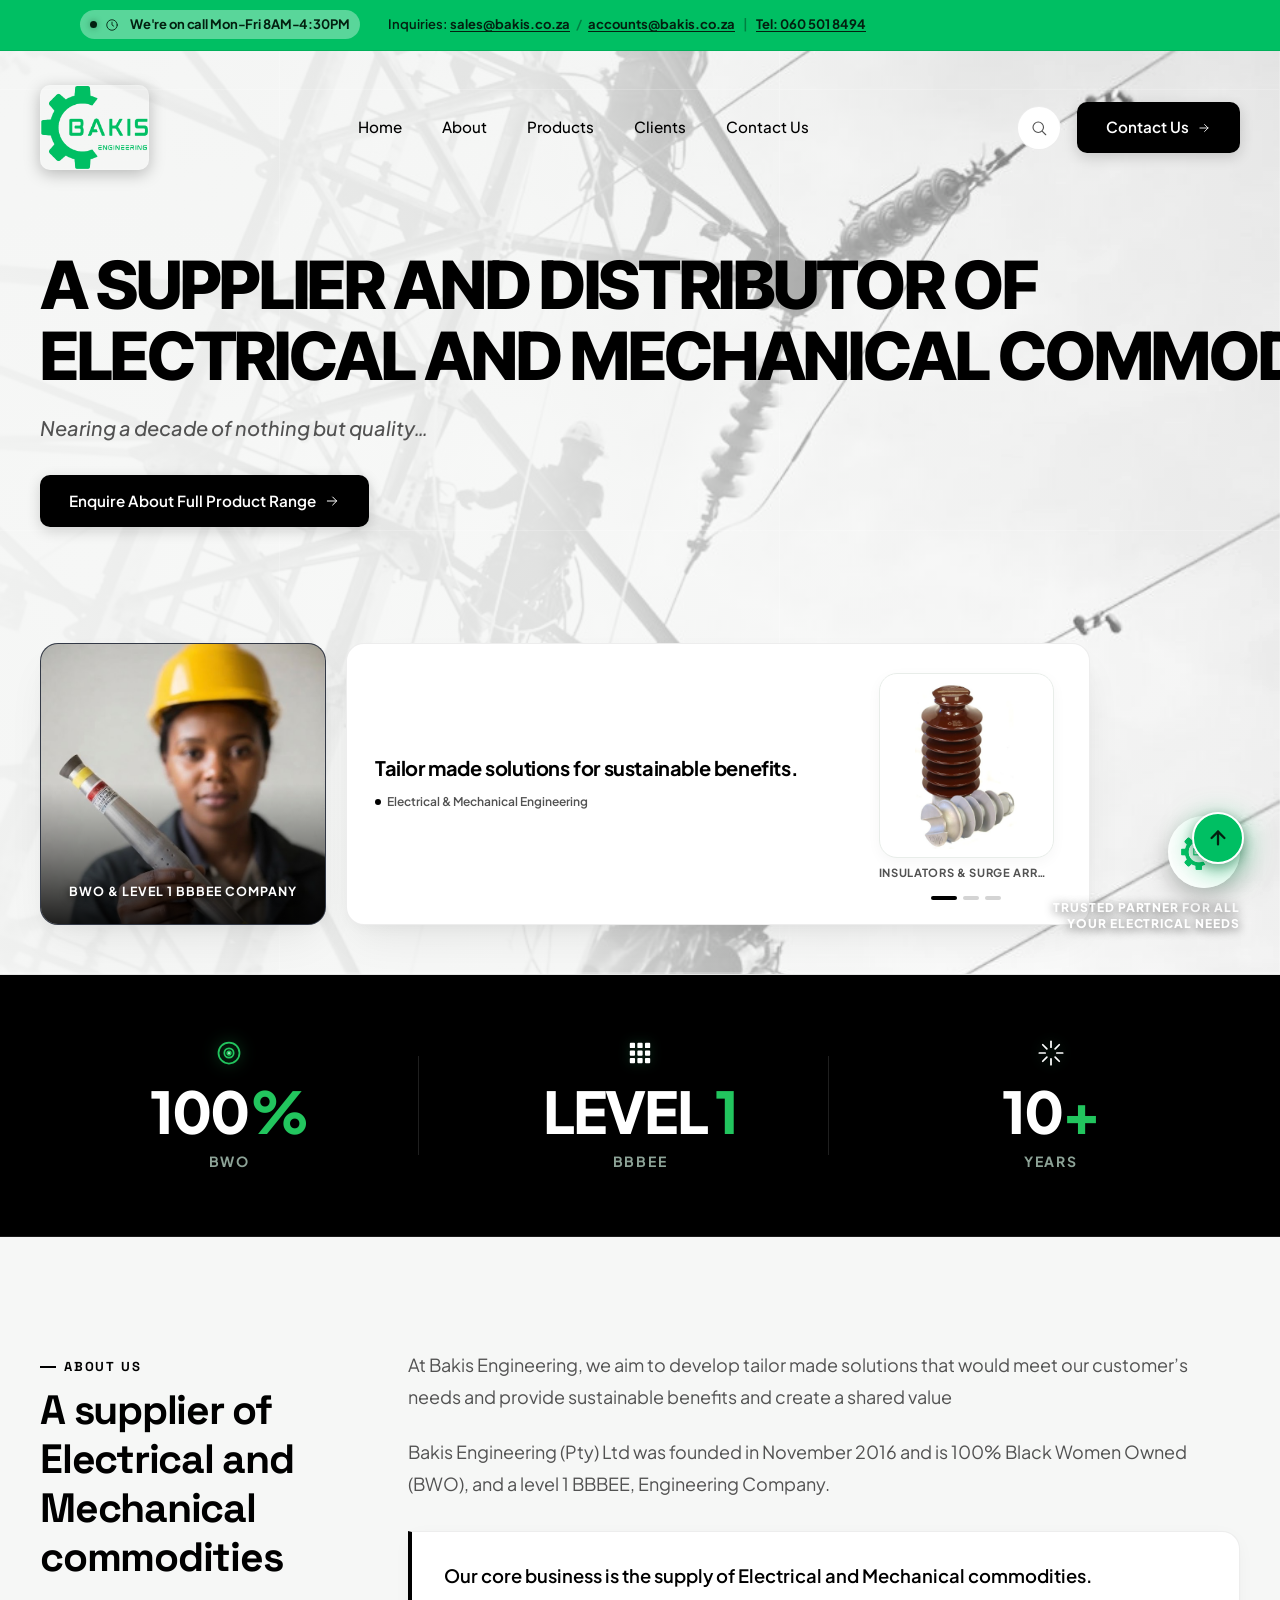
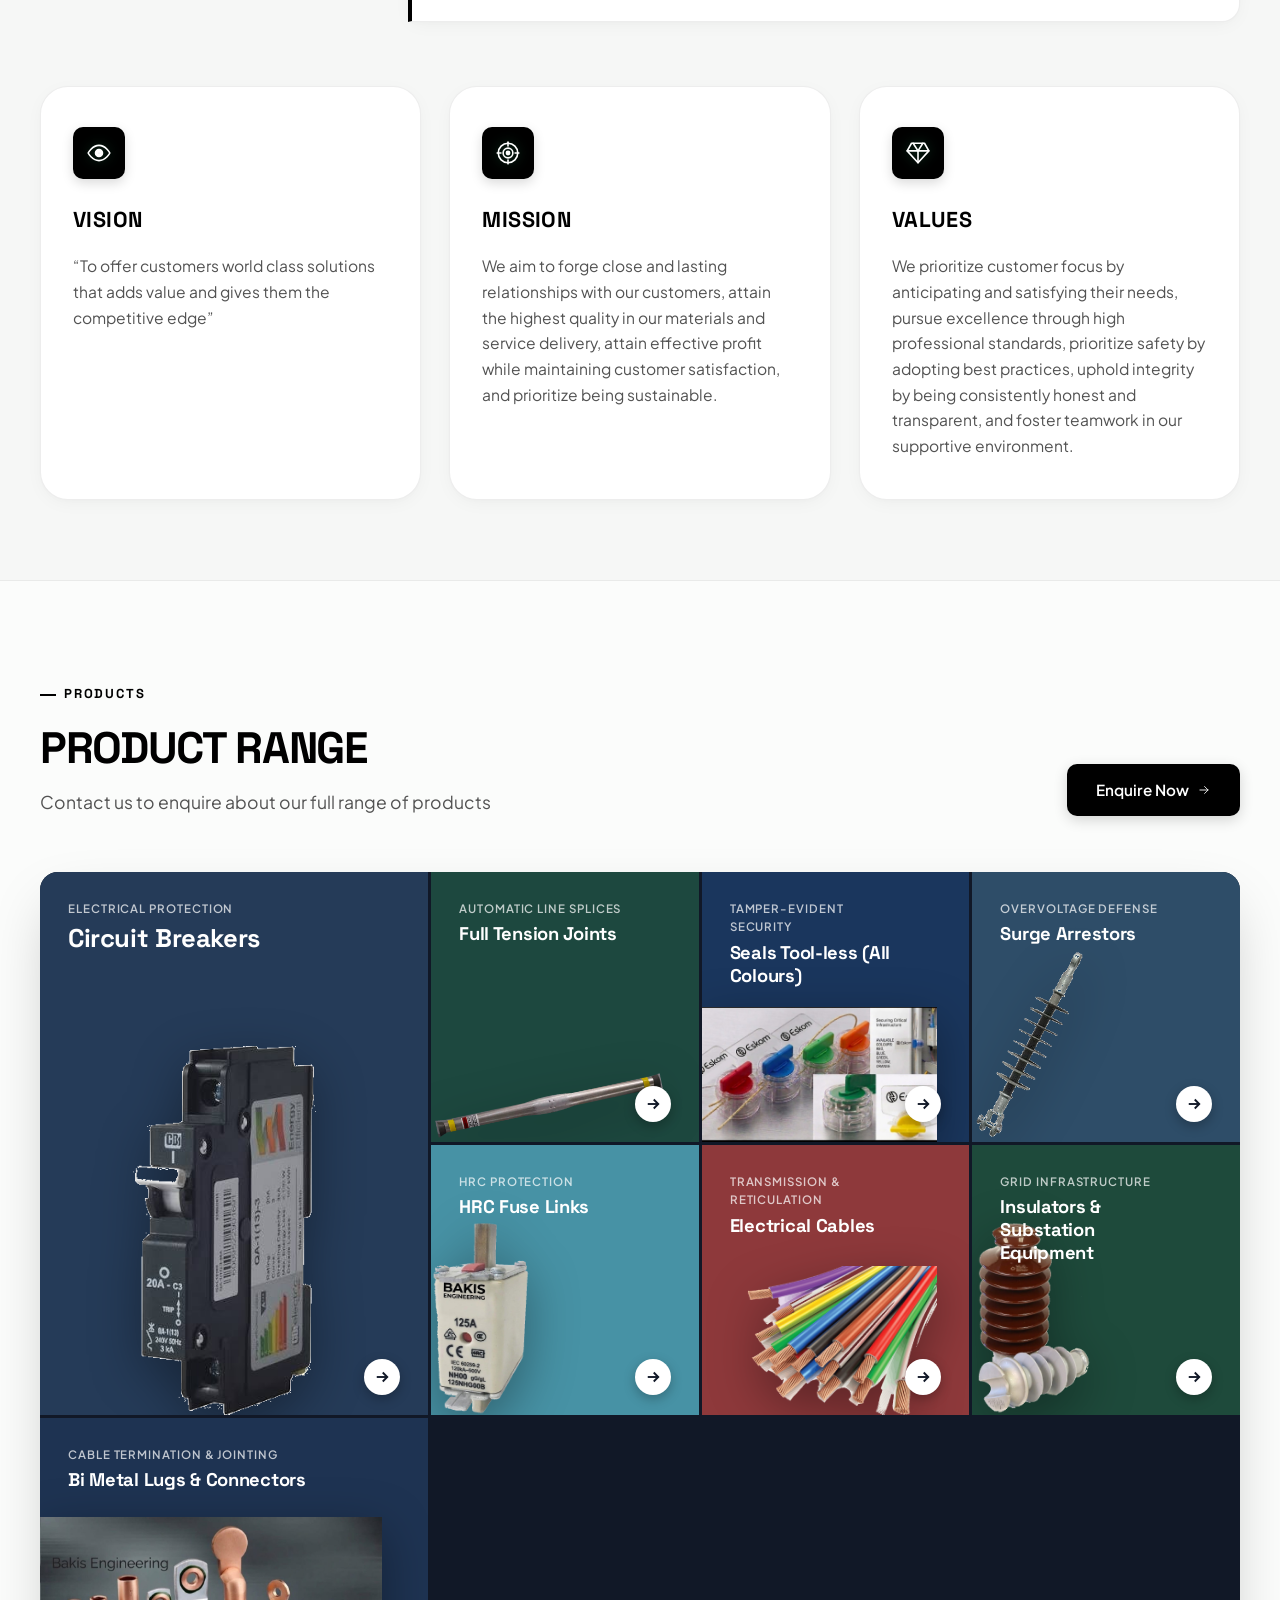
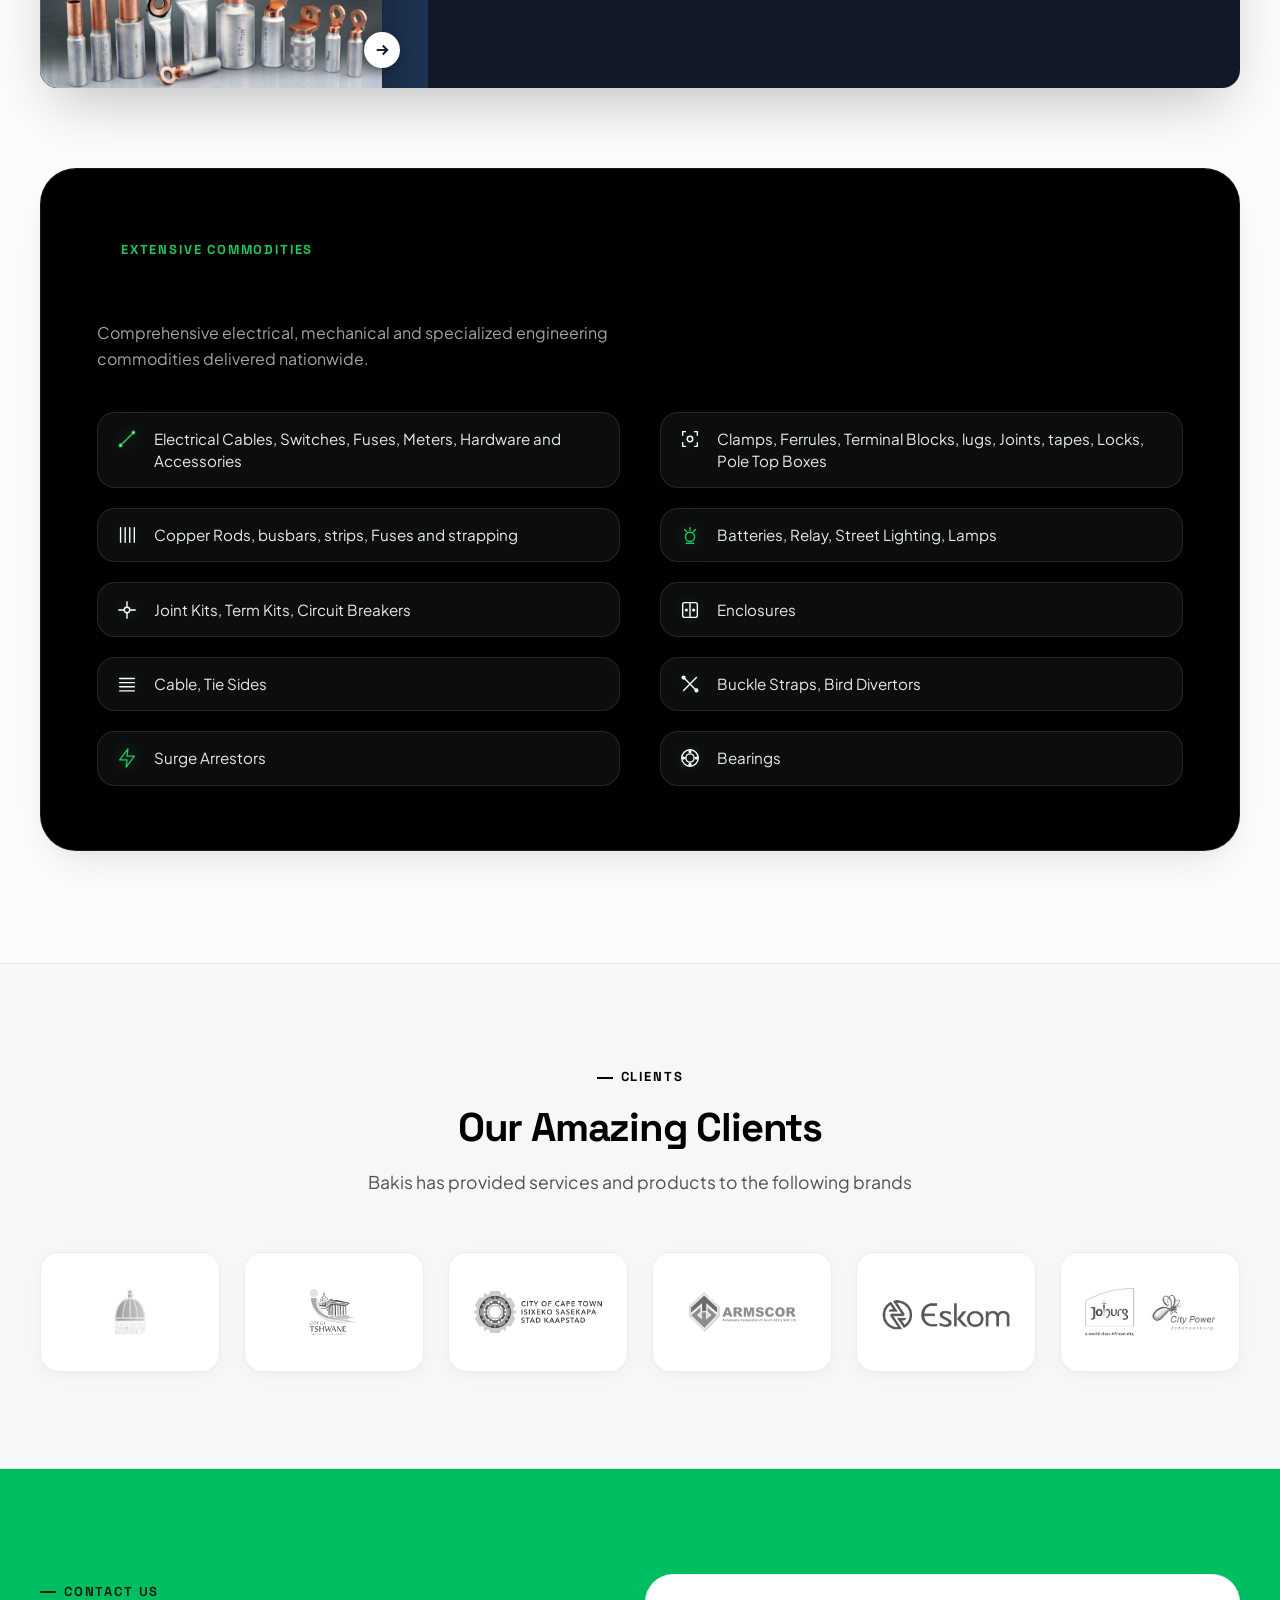
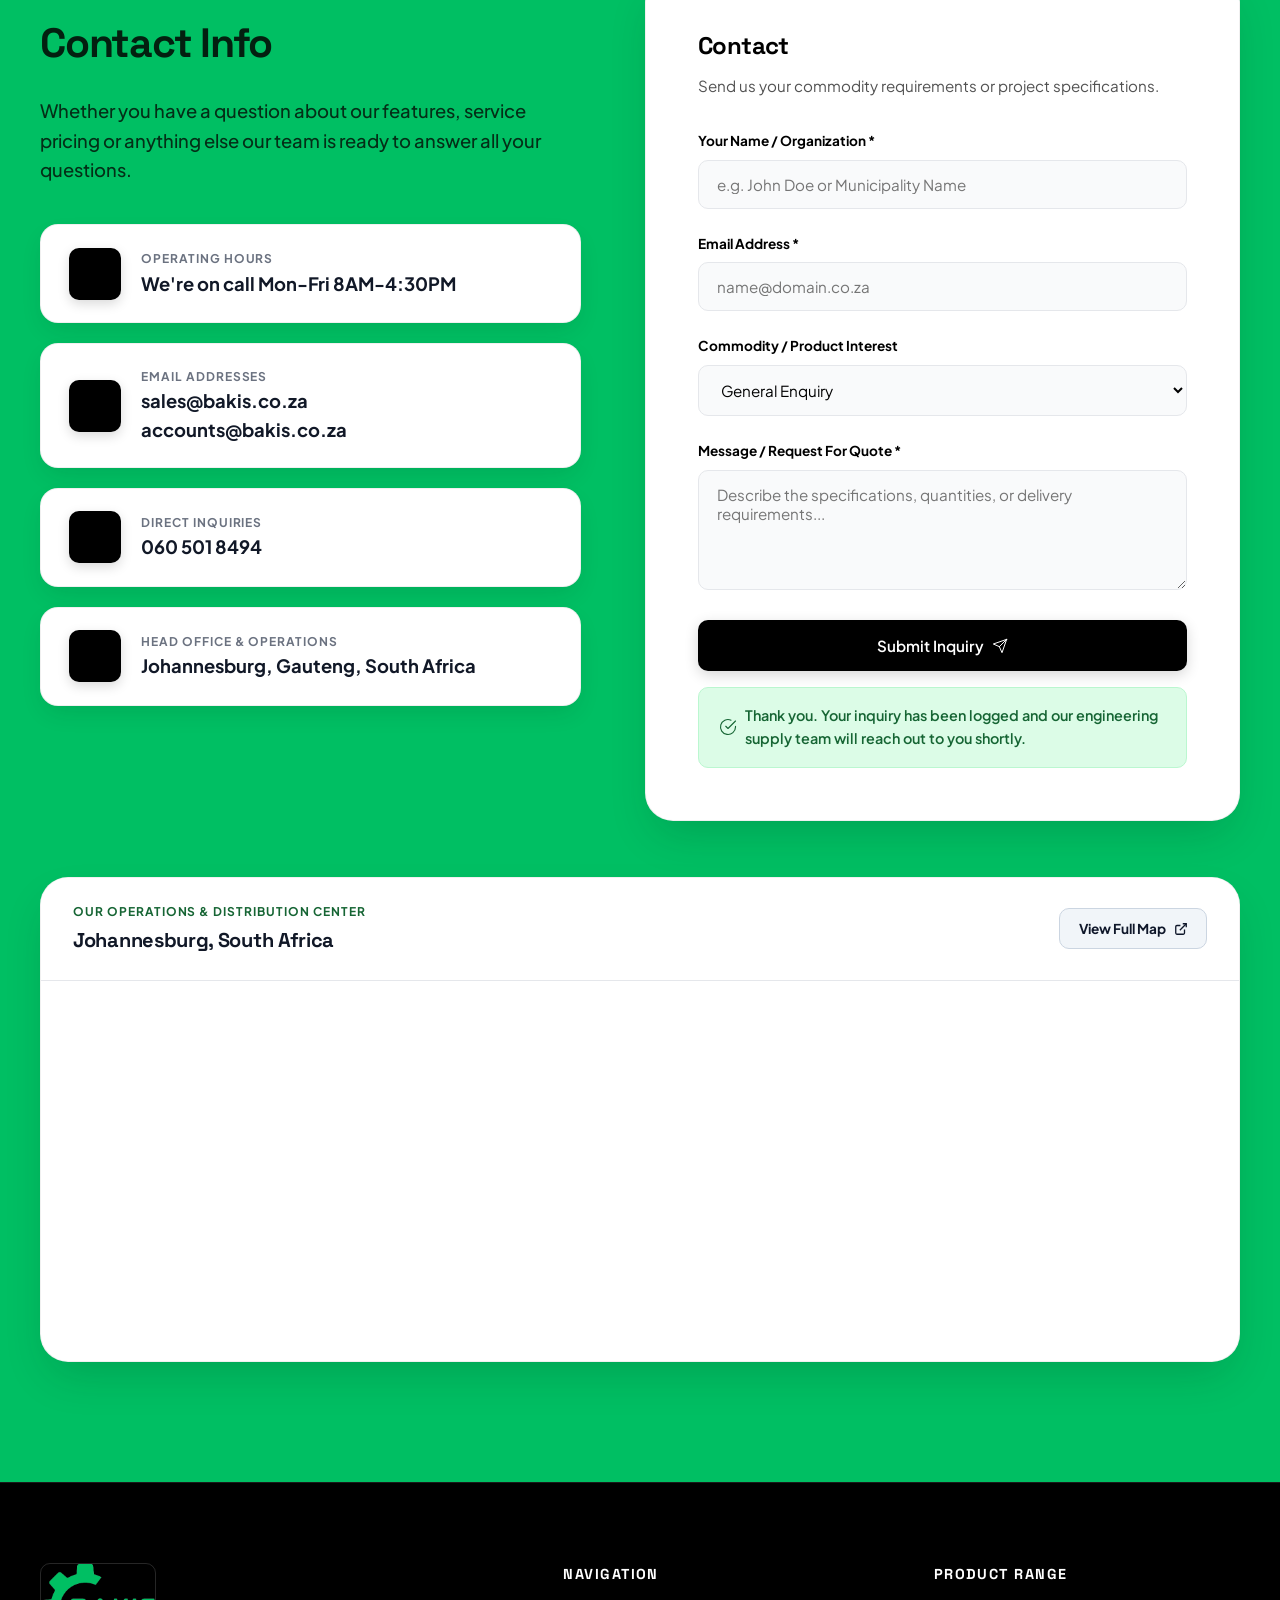
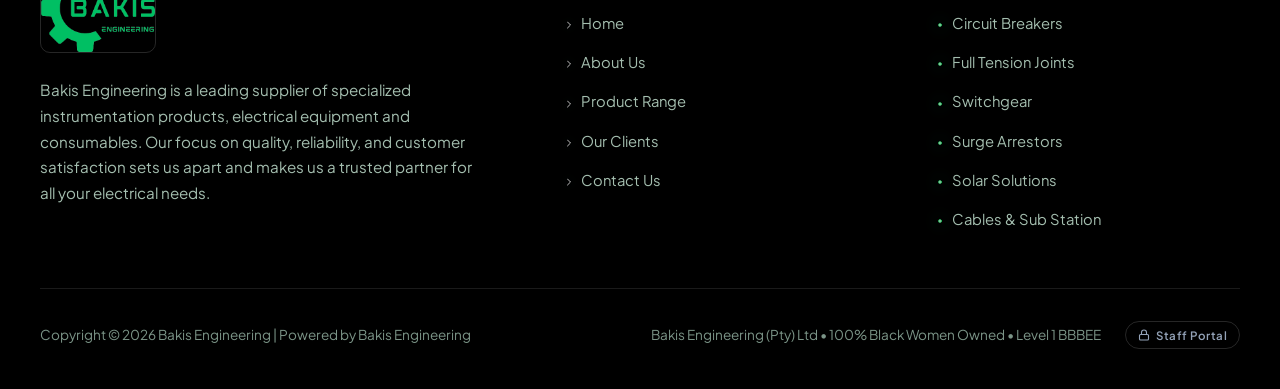
==== index.html @ a0e4c096 "Client Changes" ====
<!DOCTYPE html>
<html lang="en">
<head>
  <meta charset="UTF-8">
  <meta name="viewport" content="width=device-width, initial-scale=1.0">
  <title>Home - Bakis Engineering</title>
  <meta name="description" content="A supplier of Electrical and Mechanical commodities. Bakis Engineering is a leading supplier of specialized instrumentation products, electrical equipment and consumables.">
  <!-- Brand Logo Favicon (ALWAYS uses official Bakis logo across all devices, browsers, and tabs) -->
  <link rel="icon" type="image/png" sizes="32x32" href="favicon-32x32.png">
  <link rel="icon" type="image/x-icon" href="favicon.ico">
  <link rel="shortcut icon" href="favicon.ico">
  <link rel="icon" type="image/png" sizes="192x192" href="apple-touch-icon.png">
  <link rel="icon" type="image/png" sizes="512x512" href="apple-touch-icon.png">
  <link rel="apple-touch-icon" sizes="180x180" href="apple-touch-icon.png">
  <link rel="apple-touch-icon-precomposed" href="apple-touch-icon.png">
  <meta name="msapplication-TileImage" content="apple-touch-icon.png">
  <meta name="theme-color" content="#00bf63">
  <!-- Preload critical hero assets for instantaneous LCP -->
  <link rel="preload" as="image" href="assets/images/hero-transmission-linemen.jpg">
  <link rel="preload" as="image" href="assets/images/logo-dark-trimmed.png">
  <!-- Google Fonts: Space Grotesk (Headings/Display), Inter Tight (Ultra-Bold Wordmark), Plus Jakarta Sans (Clean Body) -->
  <link rel="preconnect" href="https://fonts.googleapis.com">
  <link rel="preconnect" href="https://fonts.gstatic.com" crossorigin>
  <link href="https://fonts.googleapis.com/css2?family=Inter+Tight:ital,wght@0,700;0,800;0,900;1,700;1,800&family=Plus+Jakarta+Sans:wght@400;500;600;700&family=Space+Grotesk:wght@500;600;700&display=swap" rel="stylesheet">
  <!-- Custom Stylesheet -->
  <link rel="stylesheet" href="assets/css/style.css">
</head>
<body>

  <!-- Top Announcement Bar (Inquiries & Hours) -->
  <div class="hero-master-wrapper">
    <!-- Whole-Hero Full Bleed Background Canvas with Animated Video Background -->
    <div class="hero-bg-canvas" aria-hidden="true">
      <video autoplay muted loop playsinline poster="assets/images/hero-transmission-linemen.jpg">
        <source src="assets/videos/hero-transmission-linemen.webm" type="video/webm">
        <source src="assets/videos/hero-transmission-linemen.mp4" type="video/mp4">
        <img src="assets/images/hero-transmission-linemen.jpg" alt="Bakis Engineering Electrical and Transmission Specialists">
      </video>
      <div class="hero-bg-gradient-overlay"></div>
    </div>

    <!-- Architectural Grid Overlay across whole top -->
    <div class="hero-grid-overlay" aria-hidden="true">
      <div></div><div></div><div></div>
      <div></div><div></div><div></div>
      <div></div><div></div><div></div>
    </div>

    <aside class="top-announcement">
      <div class="container">
        <div class="top-announcement-left">
          <div class="badge-hours">
            <svg class="bk-icon" width="14" height="14" viewBox="0 0 24 24" fill="none" stroke="currentColor" stroke-width="2" style="margin-right: 4px;">
              <circle cx="12" cy="12" r="9"></circle>
              <polyline points="12 7 12 12 15 14"></polyline>
            </svg>
            We're on call Mon-Fri 8AM-4:30PM
          </div>
          <div>
            <span>Inquiries: </span>
            <a href="mailto:sales@bakis.co.za">sales@bakis.co.za</a>
            <span style="opacity: 0.4; margin: 0 4px;">/</span>
            <a href="mailto:accounts@bakis.co.za">accounts@bakis.co.za</a>
            <span style="opacity: 0.4; margin: 0 6px;">|</span>
            <a href="tel:0605018494">Tel: 060 501 8494</a>
          </div>
        </div>
      </div>
    </aside>

    <!-- Sticky Site Navigation -->
    <header class="site-header" id="siteHeader">
      <div class="container nav-container">
        <a href="#home" class="brand-logo" aria-label="Bakis Engineering Home">
          <img src="assets/images/logo-dark-trimmed.png" alt="Bakis Engineering Logo">
        </a>

        <!-- Desktop Nav -->
        <nav class="main-nav" aria-label="Main Navigation">
          <a href="#home">Home</a>
          <a href="#about">About</a>
          <a href="#products">Products</a>
          <a href="#clients">Clients</a>
          <a href="#contact">Contact Us</a>
        </nav>

        <!-- Nav Actions -->
        <div class="nav-actions">
          <button class="search-toggle-btn" id="searchBtn" title="Search products & commodities" aria-label="Search">
            <!-- Bespoke minimal search glyph (Reference style: segmented circular lens + precision focal tail) -->
            <svg class="bk-icon bk-icon-light" width="18" height="18" viewBox="0 0 24 24" fill="none" stroke="currentColor" stroke-width="1.75">
              <path d="M4 11a7 7 0 1 0 14 0 7 7 0 1 0 -14 0"></path>
              <line x1="16.5" y1="16.5" x2="21" y2="21"></line>
            </svg>
          </button>
          <a href="#contact" class="btn-primary">
            <span>Contact Us</span>
            <svg class="bk-icon" width="14" height="14" viewBox="0 0 24 24" fill="none" stroke="currentColor" stroke-width="2">
              <line x1="5" y1="12" x2="19" y2="12"></line>
              <polyline points="13 6 19 12 13 18"></polyline>
            </svg>
          </a>
          <button class="mobile-nav-toggle" id="mobileMenuToggle" aria-label="Toggle menu">
            <span></span>
            <span></span>
            <span></span>
          </button>
        </div>
      </div>
    </header>

    <!-- Mobile Drawer Menu -->
    <div id="mobileDrawer" role="dialog" aria-modal="true" aria-label="Mobile Navigation">
      <nav>
        <a href="#home" class="mobile-nav-link">
          <span>Home</span> 
          <svg class="bk-icon bk-icon-light" width="20" height="20" viewBox="0 0 24 24" fill="none" stroke="currentColor" stroke-width="1.75">
            <line x1="4" y1="12" x2="18" y2="12"></line>
            <polyline points="12 6 18 12 12 18"></polyline>
          </svg>
        </a>
        <a href="#about" class="mobile-nav-link">
          <span>About</span> 
          <svg class="bk-icon bk-icon-light" width="20" height="20" viewBox="0 0 24 24" fill="none" stroke="currentColor" stroke-width="1.75">
            <line x1="4" y1="12" x2="18" y2="12"></line>
            <polyline points="12 6 18 12 12 18"></polyline>
          </svg>
        </a>
        <a href="#products" class="mobile-nav-link">
          <span>Products</span> 
          <svg class="bk-icon bk-icon-light" width="20" height="20" viewBox="0 0 24 24" fill="none" stroke="currentColor" stroke-width="1.75">
            <line x1="4" y1="12" x2="18" y2="12"></line>
            <polyline points="12 6 18 12 12 18"></polyline>
          </svg>
        </a>
        <a href="#clients" class="mobile-nav-link">
          <span>Clients</span> 
          <svg class="bk-icon bk-icon-light" width="20" height="20" viewBox="0 0 24 24" fill="none" stroke="currentColor" stroke-width="1.75">
            <line x1="4" y1="12" x2="18" y2="12"></line>
            <polyline points="12 6 18 12 12 18"></polyline>
          </svg>
        </a>
        <a href="#contact" class="mobile-nav-link" style="color: var(--primary-green);">
          <span>Contact Us</span> 
          <svg class="bk-icon bk-icon-light primary" width="20" height="20" viewBox="0 0 24 24" fill="none" stroke="currentColor" stroke-width="1.75">
            <line x1="4" y1="12" x2="18" y2="12"></line>
            <polyline points="12 6 18 12 12 18"></polyline>
          </svg>
        </a>
      </nav>
      <div class="mobile-drawer-footer">
        <p style="font-size: 0.85rem; color: var(--text-muted); margin-bottom: 0.25rem;">Operating Hours</p>
        <p style="font-size: 0.95rem; font-weight: 700; color: var(--text-main); margin-bottom: 0.75rem;">Mon-Fri 8AM-4:30PM</p>
        <div class="mobile-contact-pills">
          <a href="tel:0605018494" class="mobile-contact-pill" aria-label="Call Bakis Engineering">
            <svg width="14" height="14" viewBox="0 0 24 24" fill="none" stroke="currentColor" stroke-width="2.2">
              <path d="M22 16.92v3a2 2 0 0 1-2.18 2 19.79 19.79 0 0 1-8.63-3.07 19.5 19.5 0 0 1-6-6 19.79 19.79 0 0 1-3.07-8.67A2 2 0 0 1 4.11 2h3a2 2 0 0 1 2 1.72 12.84 12.84 0 0 0 .7 2.81 2 2 0 0 1-.45 2.11L8.09 9.91a16 16 0 0 0 6 6l1.27-1.27a2 2 0 0 1 2.11-.45 12.84 12.84 0 0 0 2.81.7A2 2 0 0 1 22 16.92z"></path>
            </svg>
            <span>Call Us</span>
          </a>
          <a href="mailto:sales@bakis.co.za" class="mobile-contact-pill" aria-label="Email Bakis Engineering">
            <svg width="14" height="14" viewBox="0 0 24 24" fill="none" stroke="currentColor" stroke-width="2.2">
              <rect x="3" y="5" width="18" height="14" rx="2"></rect>
              <polyline points="3 7 12 13 21 7"></polyline>
            </svg>
            <span>Email</span>
          </a>
          <a href="https://wa.me/27605018494?text=Hello%20Bakis%20Engineering,%20I%20would%20like%20to%20enquire%20about%20your%20commodities." target="_blank" rel="noopener noreferrer" class="mobile-contact-pill whatsapp" aria-label="WhatsApp Bakis Engineering">
            <svg width="14" height="14" viewBox="0 0 24 24" fill="none" stroke="currentColor" stroke-width="2.2">
              <path d="M21 11.5a8.38 8.38 0 0 1-.9 3.8 8.5 8.5 0 0 1-7.6 4.7 8.38 8.38 0 0 1-3.8-.9L3 21l1.9-5.7a8.38 8.38 0 0 1-.9-3.8 8.5 8.5 0 0 1 4.7-7.6 8.38 8.38 0 0 1 3.8-.9h.5a8.48 8.48 0 0 1 8 8v.5z"></path>
            </svg>
            <span>WhatsApp</span>
          </a>
        </div>
      </div>
    </div>

    <main id="home">
      <!-- ===================================================
           HERO SECTION (Replicating exact layout of design reference)
           =================================================== -->
      <section class="hero-editorial">
        <div class="hero-layout">
          <!-- Left Column: Editorial Headline & Floating Info Cards -->
          <div class="hero-content-left">
            <div>
              <!-- Main Verbatim Headline -->
              <div class="hero-title-group">
                <h1 class="hero-headline"><span class="headline-line">A supplier and distributor of</span> <span class="headline-line">Electrical and Mechanical Commodities</span></h1>
                <p class="hero-subheadline">Nearing a decade of nothing but quality&#8230;</p>
                
                <div class="hero-cta-row">
                  <a href="#products" class="btn-primary">
                    <span>Enquire About Full Product Range</span>
                    <svg class="bk-icon" width="16" height="16" viewBox="0 0 24 24" fill="none" stroke="currentColor" stroke-width="2">
                      <line x1="5" y1="12" x2="19" y2="12"></line>
                      <polyline points="13 6 19 12 13 18"></polyline>
                    </svg>
                  </a>
                </div>
              </div>
            </div>

            <!-- Bottom Deck Cards -->
            <div class="hero-bottom-deck">
              <!-- Left Dark Metric Card (100% BWO & BBBEE with Executive Lady Image) -->
              <div class="hero-metric-dark-box has-executive-media">
                <div class="dark-box-bg-image" aria-hidden="true">
                  <img src="assets/images/bwo-executive-lady.jpg" alt="Bakis Engineering 100% Black Women Owned">
                  <div class="dark-box-overlay"></div>
                </div>
                <div class="dark-box-content">
                  <div class="caption">BWO &amp; LEVEL 1 BBBEE COMPANY</div>
                </div>
              </div>

              <!-- Warm Spotlight Card with Rotating Product Carousel -->
              <div class="hero-spotlight-card">
                <div>
                  <div class="spotlight-title">Tailor made solutions for sustainable benefits.</div>
                  <div class="spotlight-tag">Electrical &amp; Mechanical Engineering</div>
                </div>
                
                <!-- Rotating Carousel for the 3 Featured Commodities -->
                <div class="spotlight-carousel-wrapper" id="heroProductCarousel" aria-label="Featured Bakis commodities carousel">
                  <div class="carousel-track">
                    <!-- Product 1: Porcelain & Post Insulator -->
                    <div class="carousel-slide active" data-index="0">
                      <img src="assets/images/product-insulator.jpg" alt="Bakis High-Voltage Porcelain &amp; Composite Insulators" class="spotlight-avatar spotlight-product-thumb" width="180" height="200">
                      <div class="carousel-caption">Insulators &amp; Surge Arresters</div>
                    </div>
                    <!-- Product 2: 125A NH00 HRC Fuse -->
                    <div class="carousel-slide" data-index="1">
                      <img src="assets/images/product-fuse-125a.jpg" alt="Bakis Engineering Product - 125A NH00 HRC Fuse" class="spotlight-avatar spotlight-product-thumb" width="180" height="200">
                      <div class="carousel-caption">125A NH00 HRC Fuse</div>
                    </div>
                    <!-- Product 3: Composite Long-Rod / Strain Insulator -->
                    <div class="carousel-slide" data-index="2">
                      <img src="assets/images/product-composite-strain-insulator.jpg" alt="Bakis Composite Long-Rod Transmission Strain Insulator" class="spotlight-avatar spotlight-product-thumb" width="180" height="200">
                      <div class="carousel-caption">Composite Strain Insulator</div>
                    </div>
                  </div>
                  <!-- Minimalist optical indicators -->
                  <div class="carousel-indicators" role="tablist" aria-label="Carousel navigation">
                    <button class="indicator active" aria-label="View product 1" data-slide="0"></button>
                    <button class="indicator" aria-label="View product 2" data-slide="1"></button>
                    <button class="indicator" aria-label="View product 3" data-slide="2"></button>
                  </div>
                </div>
              </div>
            </div>

          <!-- Right Side: Clean Visual Foreground / Accent Elements -->
          <div class="hero-visual-right">
            <!-- Bottom Right Floating Badge (Reference: "BUILD YOUR CAREER WITH LEADING COMPANIES") -->
            <div class="hero-corner-badge">
              <div class="corner-badge-logo-circle">
                <img src="assets/images/logo-dark-trimmed.png" alt="Bakis Engineering Logo">
              </div>
              <div class="badge-text">
                TRUSTED PARTNER FOR ALL YOUR ELECTRICAL NEEDS
              </div>
            </div>
          </div>
        </div>
      </section>
    </div> <!-- /hero-master-wrapper -->

    <!-- ===================================================
         VERBATIM METRIC COUNTERS (100% BWO, 7+ CLIENTS, 10+ YEARS)
         =================================================== -->
    <section class="stats-strip">
      <div class="container">
        <div class="stats-grid">
          <!-- 1. BWO Metric with bespoke high-contrast concentric precision loop -->
          <div class="stat-item">
            <div style="margin-bottom: 0.75rem; display: flex; justify-content: center;">
              <!-- Concentric precision radar/loop icon from dark reference e6314aae91c9137289a3f4abba90272e -->
              <svg class="bk-icon bk-icon-dark accent" width="28" height="28" viewBox="0 0 24 24" fill="none" stroke="currentColor" stroke-width="1.75">
                <circle cx="12" cy="12" r="9"></circle>
                <circle cx="12" cy="12" r="4"></circle>
                <circle cx="12" cy="12" r="1.5" fill="currentColor"></circle>
              </svg>
            </div>
            <div class="stat-number">100<span class="accent">%</span></div>
            <div class="stat-title">BWO</div>
          </div>

          <!-- 2. Clients Metric with bespoke optical grid icon -->
          <div class="stat-item">
            <div style="margin-bottom: 0.75rem; display: flex; justify-content: center;">
              <!-- 9-dot optical balance matrix from reference 0d6f13da97fb006a062b4525bb5612e6 / dark variant -->
              <svg class="bk-icon bk-icon-dark" width="28" height="28" viewBox="0 0 24 24" fill="none" stroke="currentColor" stroke-width="1.75">
                <rect x="4" y="4" width="3" height="3" fill="currentColor"></rect>
                <rect x="10.5" y="4" width="3" height="3" fill="currentColor"></rect>
                <rect x="17" y="4" width="3" height="3" fill="currentColor"></rect>
                <rect x="4" y="10.5" width="3" height="3" fill="currentColor"></rect>
                <rect x="10.5" y="10.5" width="3" height="3" fill="currentColor"></rect>
                <rect x="17" y="10.5" width="3" height="3" fill="currentColor"></rect>
                <rect x="4" y="17" width="3" height="3" fill="currentColor"></rect>
                <rect x="10.5" y="17" width="3" height="3" fill="currentColor"></rect>
                <rect x="17" y="17" width="3" height="3" fill="currentColor"></rect>
              </svg>
            </div>
            <div class="stat-number">LEVEL <span class="accent">1</span></div>
            <div class="stat-title">BBBEE</div>
          </div>

          <!-- 3. Years Metric with bespoke radiant star / compass glyph -->
          <div class="stat-item">
            <div style="margin-bottom: 0.75rem; display: flex; justify-content: center;">
              <!-- 8-point radiant star burst from reference e6314aae91c9137289a3f4abba90272e -->
              <svg class="bk-icon bk-icon-dark" width="28" height="28" viewBox="0 0 24 24" fill="none" stroke="currentColor" stroke-width="1.75">
                <line x1="12" y1="2" x2="12" y2="7"></line>
                <line x1="12" y1="17" x2="12" y2="22"></line>
                <line x1="2" y1="12" x2="7" y2="12"></line>
                <line x1="17" y1="12" x2="22" y2="12"></line>
                <line x1="4.93" y1="4.93" x2="8.46" y2="8.46"></line>
                <line x1="15.54" y1="15.54" x2="19.07" y2="19.07"></line>
                <line x1="4.93" y1="19.07" x2="8.46" y2="15.54"></line>
                <line x1="15.54" y1="8.46" x2="19.07" y2="4.93"></line>
              </svg>
            </div>
            <div class="stat-number">10<span class="accent">+</span></div>
            <div class="stat-title">YEARS</div>
          </div>
        </div>
      </div>
    </section>

    <!-- ===================================================
         ABOUT SECTION (Verbatim text + Vision, Mission, Values)
         =================================================== -->
    <section class="section-about" id="about">
      <div class="container">
        <div class="about-header-grid">
          <div>
            <span class="section-label">ABOUT US</span>
            <h2 class="about-main-title">A supplier of Electrical and Mechanical commodities</h2>
          </div>
          <div class="about-paragraphs">
            <p>At Bakis Engineering, we aim to develop tailor made solutions that would meet our customer’s needs and provide sustainable benefits and create a shared value</p>
            <p>Bakis Engineering (Pty) Ltd was founded in November 2016 and is 100% Black Women Owned (BWO), and a level 1 BBBEE, Engineering Company.</p>
            <div class="about-highlight-box">
              <p>Our core business is the supply of Electrical and Mechanical commodities.</p>
            </div>
          </div>
        </div>

        <!-- Vision, Mission, Values Cards with Bespoke Monoline Icons (Reference: 0d6f13da97fb006a062b4525bb5612e6) -->
        <div class="vmv-grid">
          <!-- Vision: Precision Apex Eye / Horizon Ray Glyph -->
          <div class="vmv-card highlight">
            <div class="vmv-icon">
              <!-- Bespoke Optical Eye / Infinite Horizon Horizon Glyph -->
              <svg class="bk-icon bk-icon-dark" width="26" height="26" viewBox="0 0 24 24" fill="none" stroke="currentColor" stroke-width="1.75">
                <path d="M2 12s3.6-7 10-7 10 7 10 7-3.6 7-10 7-10-7-10-7z"></path>
                <circle cx="12" cy="12" r="3.2" fill="currentColor"></circle>
                <circle cx="12" cy="12" r="1" fill="#000000"></circle>
              </svg>
            </div>
            <h3 class="vmv-title">VISION</h3>
            <p class="vmv-text">“To offer customers world class solutions that adds value and gives them the competitive edge”</p>
          </div>

          <!-- Mission: Target Compass / Directed Trajectory Glyph -->
          <div class="vmv-card">
            <div class="vmv-icon">
              <!-- Bespoke Target / Mission Trajectory Crosshair Glyph -->
              <svg class="bk-icon bk-icon-dark" width="26" height="26" viewBox="0 0 24 24" fill="none" stroke="currentColor" stroke-width="1.75">
                <circle cx="12" cy="12" r="9"></circle>
                <circle cx="12" cy="12" r="4.5"></circle>
                <line x1="12" y1="2" x2="12" y2="5.5"></line>
                <line x1="12" y1="18.5" x2="12" y2="22"></line>
                <line x1="2" y1="12" x2="5.5" y2="12"></line>
                <line x1="18.5" y1="12" x2="22" y2="12"></line>
                <circle cx="12" cy="12" r="1.5" fill="currentColor"></circle>
              </svg>
            </div>
            <h3 class="vmv-title">Mission</h3>
            <p class="vmv-text">We aim to forge close and lasting relationships with our customers, attain the highest quality in our materials and service delivery, attain effective profit while maintaining customer satisfaction, and prioritize being sustainable.</p>
          </div>

          <!-- Values: Diamond Keystone / Unity Shield Glyph -->
          <div class="vmv-card">
            <div class="vmv-icon">
              <!-- Bespoke Diamond Keystone / Integrity Pillar Glyph -->
              <svg class="bk-icon bk-icon-dark" width="26" height="26" viewBox="0 0 24 24" fill="none" stroke="currentColor" stroke-width="1.75">
                <path d="M6 3h12l4 7-10 11L2 10l4-7z"></path>
                <line x1="2" y1="10" x2="22" y2="10"></line>
                <polyline points="7.5 3 12 10 16.5 3"></polyline>
                <polyline points="12 10 12 21"></polyline>
              </svg>
            </div>
            <h3 class="vmv-title">Values</h3>
            <p class="vmv-text">We prioritize customer focus by anticipating and satisfying their needs, pursue excellence through high professional standards, prioritize safety by adopting best practices, uphold integrity by being consistently honest and transparent, and foster teamwork in our supportive environment.</p>
          </div>
        </div>
      </div>
    </section>

    <!-- ===================================================
         PRODUCT RANGE SECTION (Verbatim 8 products + Full supply list)
         =================================================== -->
    <section class="section-products" id="products">
      <div class="container">
        <div class="products-header">
          <div class="products-title-group">
            <span class="section-label">PRODUCTS</span>
            <h2>PRODUCT RANGE</h2>
            <p>Contact us to enquire about our full range of products</p>
          </div>
          <div class="products-header-actions">
            <a href="#contact" class="btn-primary">
              <span>Enquire Now</span>
              <svg class="bk-icon" width="14" height="14" viewBox="0 0 24 24" fill="none" stroke="currentColor" stroke-width="2">
                <line x1="5" y1="12" x2="19" y2="12"></line>
                <polyline points="13 6 19 12 13 18"></polyline>
              </svg>
            </a>
          </div>
        </div>

        <!-- Replicating exact design reference: Seamless Mosaic Bento Product Grid with rich jewel tones, edge-anchored equipment photography, and round arrow pills -->
        <div class="products-mosaic-grid">
          <!-- 1. Circuit Breakers (Large Anchor Navy Tile - Replicating left hero turbine block) -->
          <div class="mosaic-product-tile tile-navy tile-span-large" data-product="circuit-breakers" role="button" tabindex="0" aria-label="View details for Circuit Breakers">
            <div class="mosaic-tile-top">
              <span class="mosaic-tile-category">Electrical Protection</span>
              <h3 class="mosaic-tile-title">Circuit Breakers</h3>
            </div>
            <div class="mosaic-tile-media">
              <img src="assets/images/product-circuit-breakers-new.png" alt="Circuit Breakers" loading="lazy">
            </div>
            <div class="mosaic-tile-action">
              <span class="mosaic-btn-circle" aria-label="Enquire Circuit Breakers">
                <svg width="18" height="18" viewBox="0 0 24 24" fill="none" stroke="currentColor" stroke-width="2.5">
                  <line x1="5" y1="12" x2="19" y2="12"></line>
                  <polyline points="13 6 19 12 13 18"></polyline>
                </svg>
              </span>
            </div>
          </div>

          <!-- 2. Automatic Line Splices / Full Tension Joints (Deep Spruce Green Tile) -->
          <div class="mosaic-product-tile tile-spruce" data-product="distribution-boards" role="button" tabindex="0" aria-label="View details for Automatic Line Splices">
            <div class="mosaic-tile-top">
              <span class="mosaic-tile-category">Automatic Line Splices</span>
              <h3 class="mosaic-tile-title">Full Tension Joints</h3>
            </div>
            <div class="mosaic-tile-media">
              <img src="assets/images/product-full-tension-joints-trans.png" alt="Automatic Line Splices - Full Tension Joints" loading="lazy">
            </div>
            <div class="mosaic-tile-action">
              <span class="mosaic-btn-circle" aria-label="Enquire Automatic Line Splices">
                <svg width="18" height="18" viewBox="0 0 24 24" fill="none" stroke="currentColor" stroke-width="2.5">
                  <line x1="5" y1="12" x2="19" y2="12"></line>
                  <polyline points="13 6 19 12 13 18"></polyline>
                </svg>
              </span>
            </div>
          </div>

          <!-- 3. Seals Tool-less (All Colours) (Security & Metering Protection Tile) -->
          <div class="mosaic-product-tile tile-cyan" data-product="seals-tool-less" role="button" tabindex="0" aria-label="View details for Seals Tool-less (All Colours)">
            <div class="mosaic-tile-top">
              <span class="mosaic-tile-category">Tamper-Evident Security</span>
              <h3 class="mosaic-tile-title">Seals Tool-less (All Colours)</h3>
            </div>
            <div class="mosaic-tile-media">
              <img src="assets/images/product-seals-tool-less.jpg" alt="Seals Tool-less (All Colours)" loading="lazy">
            </div>
            <div class="mosaic-tile-action">
              <span class="mosaic-btn-circle" aria-label="Enquire Seals Tool-less">
                <svg width="18" height="18" viewBox="0 0 24 24" fill="none" stroke="currentColor" stroke-width="2.5">
                  <line x1="5" y1="12" x2="19" y2="12"></line>
                  <polyline points="13 6 19 12 13 18"></polyline>
                </svg>
              </span>
            </div>
          </div>

          <!-- 4. Surge Arrestors (Steel Slate Navy Tile) -->
          <div class="mosaic-product-tile tile-slate" data-product="surge-arrestors" role="button" tabindex="0" aria-label="View details for Surge Arrestors">
            <div class="mosaic-tile-top">
              <span class="mosaic-tile-category">Overvoltage Defense</span>
              <h3 class="mosaic-tile-title">Surge Arrestors</h3>
            </div>
            <div class="mosaic-tile-media">
              <img src="assets/images/product-surge-arrestors-trans.png" alt="Surge Arrestors" loading="lazy">
            </div>
            <div class="mosaic-tile-action">
              <span class="mosaic-btn-circle" aria-label="Enquire Surge Arrestors">
                <svg width="18" height="18" viewBox="0 0 24 24" fill="none" stroke="currentColor" stroke-width="2.5">
                  <line x1="5" y1="12" x2="19" y2="12"></line>
                  <polyline points="13 6 19 12 13 18"></polyline>
                </svg>
              </span>
            </div>
          </div>

          <!-- 5. Fuse Links & Cutouts (Cerulean Teal Tile - Wide Row) -->
          <div class="mosaic-product-tile tile-cerulean tile-span-medium" data-product="fuse-links" role="button" tabindex="0" aria-label="View details for Fuse Links">
            <div class="mosaic-tile-top">
              <span class="mosaic-tile-category">HRC Protection</span>
              <h3 class="mosaic-tile-title">Fuse Links</h3>
            </div>
            <div class="mosaic-tile-media">
              <img src="assets/images/product-fuse-link-trans.png" alt="Bakis HRC Fuse Links" loading="lazy">
            </div>
            <div class="mosaic-tile-action">
              <span class="mosaic-btn-circle" aria-label="Enquire Fuse Links">
                <svg width="18" height="18" viewBox="0 0 24 24" fill="none" stroke="currentColor" stroke-width="2.5">
                  <line x1="5" y1="12" x2="19" y2="12"></line>
                  <polyline points="13 6 19 12 13 18"></polyline>
                </svg>
              </span>
            </div>
          </div>

          <!-- 6. Cables (Crimson Terracotta Tile - Replicating bottom-right red accent block) -->
          <div class="mosaic-product-tile tile-crimson tile-span-medium" data-product="cables" role="button" tabindex="0" aria-label="View details for Cables">
            <div class="mosaic-tile-top">
              <span class="mosaic-tile-category">Transmission &amp; Reticulation</span>
              <h3 class="mosaic-tile-title">Cables</h3>
            </div>
            <div class="mosaic-tile-media">
              <img src="assets/images/product-cables-trans.png" alt="Cables" loading="lazy">
            </div>
            <div class="mosaic-tile-action">
              <span class="mosaic-btn-circle" aria-label="Enquire Cables">
                <svg width="18" height="18" viewBox="0 0 24 24" fill="none" stroke="currentColor" stroke-width="2.5">
                  <line x1="5" y1="12" x2="19" y2="12"></line>
                  <polyline points="13 6 19 12 13 18"></polyline>
                </svg>
              </span>
            </div>
          </div>

          <!-- 7. Sub Station Insulators & Equipment (Forest Green Tile) -->
          <div class="mosaic-product-tile tile-forest" data-product="insulators-substation" role="button" tabindex="0" aria-label="View details for Insulators & Substation">
            <div class="mosaic-tile-top">
              <span class="mosaic-tile-category">Grid Infrastructure</span>
              <h3 class="mosaic-tile-title">Insulators &amp; Substation</h3>
            </div>
            <div class="mosaic-tile-media">
              <img src="assets/images/product-insulators-trans.png" alt="High-Voltage Insulators & Sub Station Equipment" loading="lazy">
            </div>
            <div class="mosaic-tile-action">
              <span class="mosaic-btn-circle" aria-label="Enquire Sub Station Equipment">
                <svg width="18" height="18" viewBox="0 0 24 24" fill="none" stroke="currentColor" stroke-width="2.5">
                  <line x1="5" y1="12" x2="19" y2="12"></line>
                  <polyline points="13 6 19 12 13 18"></polyline>
                </svg>
              </span>
            </div>
          </div>

          <!-- 8. Bi Metal Lugs and Connectors (Deep Indigo / Slate Bronze Tile) -->
          <div class="mosaic-product-tile tile-indigo" data-product="bimetal-lugs" role="button" tabindex="0" aria-label="View details for Bi Metal Lugs and Connectors">
            <div class="mosaic-tile-top">
              <span class="mosaic-tile-category">Cable Termination &amp; Jointing</span>
              <h3 class="mosaic-tile-title">Bi Metal Lugs &amp; Connectors</h3>
            </div>
            <div class="mosaic-tile-media">
              <img src="assets/images/product-bimetal-lugs-connectors.jpg" alt="Bi Metal Lugs and Connectors" loading="lazy">
            </div>
            <div class="mosaic-tile-action">
              <span class="mosaic-btn-circle" aria-label="Enquire Bi Metal Lugs and Connectors">
                <svg width="18" height="18" viewBox="0 0 24 24" fill="none" stroke="currentColor" stroke-width="2.5">
                  <line x1="5" y1="12" x2="19" y2="12"></line>
                  <polyline points="13 6 19 12 13 18"></polyline>
                </svg>
              </span>
            </div>
          </div>
        </div>

        <!-- Verbatim "Our product supply include" Showcase Block with Dark-Theme Bespoke Icons (Reference: e6314aae91c9137289a3f4abba90272e) -->
        <div class="commodities-showcase">
          <div class="commodities-header">
            <span class="section-label" style="color: var(--accent-green-bright);">EXTENSIVE COMMODITIES</span>
            <h3>Our product supply include</h3>
            <p>Comprehensive electrical, mechanical and specialized engineering commodities delivered nationwide.</p>
          </div>

          <div class="commodities-grid">
            <!-- 1. Cables, Switches, Fuses -->
            <div class="commodity-item">
              <!-- Dark reference glyph: 3 diagonal flow tracks / cable conductor runs -->
              <svg class="bk-icon bk-icon-dark accent" width="22" height="22" viewBox="0 0 24 24" fill="none" stroke="currentColor" stroke-width="1.75">
                <line x1="4" y1="20" x2="10" y2="14"></line>
                <line x1="9" y1="15" x2="15" y2="9"></line>
                <line x1="14" y1="10" x2="20" y2="4"></line>
                <circle cx="5" cy="19" r="1.5" fill="currentColor"></circle>
                <circle cx="19" cy="5" r="1.5" fill="currentColor"></circle>
              </svg>
              <div class="commodity-item-text">Electrical Cables, Switches, Fuses, Meters, Hardware and Accessories</div>
            </div>

            <!-- 2. Clamps, Ferrules, Terminal Blocks -->
            <div class="commodity-item">
              <!-- Dark reference glyph: Precision framing brackets / mechanical clamp bounds -->
              <svg class="bk-icon bk-icon-dark" width="22" height="22" viewBox="0 0 24 24" fill="none" stroke="currentColor" stroke-width="1.75">
                <path d="M7 4H4v4"></path>
                <path d="M17 4h3v4"></path>
                <path d="M7 20H4v-4"></path>
                <path d="M17 20h3v-4"></path>
                <circle cx="12" cy="12" r="3"></circle>
              </svg>
              <div class="commodity-item-text">Clamps, Ferrules, Terminal Blocks, lugs, Joints, tapes, Locks, Pole Top Boxes</div>
            </div>

            <!-- 3. Copper Rods, busbars, strips -->
            <div class="commodity-item">
              <!-- Dark reference glyph: 4 parallel solid busbars / heavy conductive copper rails -->
              <svg class="bk-icon bk-icon-dark" width="22" height="22" viewBox="0 0 24 24" fill="none" stroke="currentColor" stroke-width="1.75">
                <line x1="5" y1="4" x2="5" y2="20"></line>
                <line x1="10" y1="4" x2="10" y2="20"></line>
                <line x1="15" y1="4" x2="15" y2="20"></line>
                <line x1="20" y1="4" x2="20" y2="20"></line>
              </svg>
              <div class="commodity-item-text">Copper Rods, busbars, strips, Fuses and strapping</div>
            </div>

            <!-- 4. Batteries, Relay, Street Lighting -->
            <div class="commodity-item">
              <!-- Dark reference glyph: Radiant luminaire crown / illumination rays -->
              <svg class="bk-icon bk-icon-dark accent" width="22" height="22" viewBox="0 0 24 24" fill="none" stroke="currentColor" stroke-width="1.75">
                <circle cx="12" cy="14" r="5"></circle>
                <line x1="12" y1="4" x2="12" y2="7"></line>
                <line x1="6" y1="6" x2="8.5" y2="8.5"></line>
                <line x1="18" y1="6" x2="15.5" y2="8.5"></line>
                <line x1="8" y1="21" x2="16" y2="21"></line>
              </svg>
              <div class="commodity-item-text">Batteries, Relay, Street Lighting, Lamps</div>
            </div>

            <!-- 5. Joint Kits, Term Kits, Circuit Breakers -->
            <div class="commodity-item">
              <!-- Dark reference glyph: Precision electrical cross-switch contact / junction terminal -->
              <svg class="bk-icon bk-icon-dark" width="22" height="22" viewBox="0 0 24 24" fill="none" stroke="currentColor" stroke-width="1.75">
                <line x1="12" y1="3" x2="12" y2="21"></line>
                <line x1="3" y1="12" x2="21" y2="12"></line>
                <circle cx="12" cy="12" r="3" fill="#0f1914"></circle>
              </svg>
              <div class="commodity-item-text">Joint Kits, Term Kits, Circuit Breakers</div>
            </div>

            <!-- 6. Enclosures -->
            <div class="commodity-item">
              <!-- Dark reference glyph: Dual-compartment split cabinet / weatherproof enclosure -->
              <svg class="bk-icon bk-icon-dark" width="22" height="22" viewBox="0 0 24 24" fill="none" stroke="currentColor" stroke-width="1.75">
                <rect x="4" y="4" width="16" height="16" rx="2"></rect>
                <line x1="12" y1="4" x2="12" y2="20"></line>
                <circle cx="8" cy="12" r="1" fill="currentColor"></circle>
                <circle cx="16" cy="12" r="1" fill="currentColor"></circle>
              </svg>
              <div class="commodity-item-text">Enclosures</div>
            </div>

            <!-- 7. Cable, Tie Sides -->
            <div class="commodity-item">
              <!-- Dark reference glyph: 4 horizontal strata bands / organized bundle routing -->
              <svg class="bk-icon bk-icon-dark" width="22" height="22" viewBox="0 0 24 24" fill="none" stroke="currentColor" stroke-width="1.75">
                <line x1="4" y1="6" x2="20" y2="6"></line>
                <line x1="4" y1="10.5" x2="20" y2="10.5"></line>
                <line x1="4" y1="15" x2="20" y2="15"></line>
                <line x1="4" y1="19.5" x2="20" y2="19.5"></line>
              </svg>
              <div class="commodity-item-text">Cable, Tie Sides</div>
            </div>

            <!-- 8. Buckle Straps, Bird Divertors -->
            <div class="commodity-item">
              <!-- Dark reference glyph: Diagonal cross tension damper / safety bird diverter -->
              <svg class="bk-icon bk-icon-dark" width="22" height="22" viewBox="0 0 24 24" fill="none" stroke="currentColor" stroke-width="1.75">
                <line x1="5" y1="5" x2="19" y2="19"></line>
                <line x1="19" y1="5" x2="5" y2="19"></line>
                <circle cx="5" cy="5" r="1.5" fill="currentColor"></circle>
                <circle cx="19" cy="19" r="1.5" fill="currentColor"></circle>
              </svg>
              <div class="commodity-item-text">Buckle Straps, Bird Divertors</div>
            </div>

            <!-- 9. Surge Arrestors -->
            <div class="commodity-item">
              <!-- Dark reference glyph: High-voltage surge vector / precision chevron ground -->
              <svg class="bk-icon bk-icon-dark accent" width="22" height="22" viewBox="0 0 24 24" fill="none" stroke="currentColor" stroke-width="1.75">
                <polyline points="13 2 4 14 12 14 11 22 20 10 12 10 13 2"></polyline>
              </svg>
              <div class="commodity-item-text">Surge Arrestors</div>
            </div>

            <!-- 10. Bearings -->
            <div class="commodity-item">
              <!-- Dark reference glyph: Precision concentric concentric race & rotor bearings -->
              <svg class="bk-icon bk-icon-dark" width="22" height="22" viewBox="0 0 24 24" fill="none" stroke="currentColor" stroke-width="1.75">
                <circle cx="12" cy="12" r="9"></circle>
                <circle cx="12" cy="12" r="4.5"></circle>
                <circle cx="12" cy="5" r="1" fill="currentColor"></circle>
                <circle cx="19" cy="12" r="1" fill="currentColor"></circle>
                <circle cx="12" cy="19" r="1" fill="currentColor"></circle>
                <circle cx="5" cy="12" r="1" fill="currentColor"></circle>
              </svg>
              <div class="commodity-item-text">Bearings</div>
            </div>

          </div>
        </div>
      </div>
    </section>

    <!-- ===================================================
         CLIENTS SECTION (Verbatim: Our Amazing Clients)
         =================================================== -->
    <section class="section-clients" id="clients">
      <div class="container">
        <div class="clients-header">
          <span class="section-label">CLIENTS</span>
          <h2>Our Amazing Clients</h2>
          <p>Bakis has provided services and products to the following brands</p>
        </div>

        <div class="clients-grid">
          <div class="client-logo-card" title="eThekwini Municipality">
            <img src="assets/images/client-ethekwini.png" alt="eThekwini Municipality" loading="lazy" width="160" height="52">
          </div>
          <div class="client-logo-card" title="City of Tshwane">
            <img src="assets/images/client-tshwane.png" alt="City of Tshwane" loading="lazy" width="160" height="52">
          </div>
          <div class="client-logo-card" title="City of Cape Town">
            <img src="assets/images/client-capetown.png" alt="City of Cape Town" loading="lazy" width="160" height="52">
          </div>
          <div class="client-logo-card" title="Armscor">
            <img src="assets/images/client-armscor.png" alt="Armscor" loading="lazy" width="160" height="52">
          </div>
          <div class="client-logo-card" title="Eskom">
            <img src="assets/images/client-eskom.png" alt="Eskom" loading="lazy" width="160" height="52">
          </div>
          <div class="client-logo-card" title="City Power">
            <img src="assets/images/client-citypower.jpg" alt="City Power" loading="lazy" width="160" height="52">
          </div>
        </div>
      </div>
    </section>

    <!-- ===================================================
         CONTACT SECTION (Verbatim text + Working Inquiry Form)
         =================================================== -->
    <section class="section-contact" id="contact">
      <div class="container">
        <div class="contact-layout">
          <!-- Left Column: Verbatim Contact Info -->
          <div class="contact-info-col">
            <span class="section-label">CONTACT US</span>
            <h2>Contact Info</h2>
            <p class="lead">Whether you have a question about our features, service pricing or anything else our team is ready to answer all your questions.</p>

            <div class="contact-detail-cards">
              <!-- Operating Hours Card with Bespoke Chrono Loop -->
              <div class="contact-detail-card">
                <div class="contact-detail-icon">
                  <!-- Bespoke clock / dial monoline glyph (Reference: 0d6f13da97fb006a062b4525bb5612e6) -->
                  <svg class="bk-icon bk-icon-light primary" width="24" height="24" viewBox="0 0 24 24" fill="none" stroke="currentColor" stroke-width="1.6">
                    <circle cx="12" cy="12" r="9"></circle>
                    <polyline points="12 7 12 12 16 14"></polyline>
                  </svg>
                </div>
                <div class="contact-detail-meta">
                  <div class="label">Operating Hours</div>
                  <div class="value">We're on call Mon-Fri 8AM-4:30PM</div>
                </div>
              </div>

              <!-- Email Address Card with Bespoke Sealed Envelope Glyph -->
              <div class="contact-detail-card">
                <div class="contact-detail-icon">
                  <!-- Bespoke mail seal glyph (Reference: 0d6f13da97fb006a062b4525bb5612e6) -->
                  <svg class="bk-icon bk-icon-light primary" width="24" height="24" viewBox="0 0 24 24" fill="none" stroke="currentColor" stroke-width="1.6">
                    <rect x="3" y="5" width="18" height="14" rx="2"></rect>
                    <polyline points="3 7 12 13 21 7"></polyline>
                  </svg>
                </div>
                <div class="contact-detail-meta">
                  <div class="label">Email Addresses</div>
                  <div class="value">
                    <a href="mailto:sales@bakis.co.za">sales@bakis.co.za</a><br>
                    <a href="mailto:accounts@bakis.co.za">accounts@bakis.co.za</a>
                  </div>
                </div>
              </div>

              <!-- Phone & Direct Inquiries Card -->
              <div class="contact-detail-card">
                <div class="contact-detail-icon">
                  <svg class="bk-icon bk-icon-light primary" width="24" height="24" viewBox="0 0 24 24" fill="none" stroke="currentColor" stroke-width="1.6">
                    <path d="M22 16.92v3a2 2 0 0 1-2.18 2 19.79 19.79 0 0 1-8.63-3.07 19.5 19.5 0 0 1-6-6 19.79 19.79 0 0 1-3.07-8.67A2 2 0 0 1 4.11 2h3a2 2 0 0 1 2 1.72 12.84 12.84 0 0 0 .7 2.81 2 2 0 0 1-.45 2.11L8.09 9.91a16 16 0 0 0 6 6l1.27-1.27a2 2 0 0 1 2.11-.45 12.84 12.84 0 0 0 2.81.7A2 2 0 0 1 22 16.92z"></path>
                  </svg>
                </div>
                <div class="contact-detail-meta">
                  <div class="label">Direct Inquiries</div>
                  <div class="value"><a href="tel:0605018494">060 501 8494</a></div>
                </div>
              </div>

              <!-- Head Office Location Card with Bespoke Map Pin Glyph -->
              <div class="contact-detail-card">
                <div class="contact-detail-icon">
                  <svg class="bk-icon bk-icon-light primary" width="24" height="24" viewBox="0 0 24 24" fill="none" stroke="currentColor" stroke-width="1.6">
                    <path d="M21 10c0 7-9 13-9 13s-9-6-9-13a9 9 0 0 1 18 0z"></path>
                    <circle cx="12" cy="10" r="3"></circle>
                  </svg>
                </div>
                <div class="contact-detail-meta">
                  <div class="label">Head Office &amp; Operations</div>
                  <div class="value">Johannesburg, Gauteng, South Africa</div>
                </div>
              </div>
            </div>
          </div>

          <!-- Right Column: Interactive Contact / RFQ Form -->
          <div class="contact-form-box">
            <h3 style="font-size: 1.5rem; font-weight: 800; margin-bottom: 0.5rem;">Contact</h3>
            <p style="color: var(--text-muted); font-size: 0.95rem; margin-bottom: 2rem;">Send us your commodity requirements or project specifications.</p>

            <form id="contactForm">
              <div class="form-group">
                <label for="contactName">Your Name / Organization *</label>
                <input type="text" id="contactName" class="form-control" placeholder="e.g. John Doe or Municipality Name" required>
              </div>

              <div class="form-group">
                <label for="contactEmail">Email Address *</label>
                <input type="email" id="contactEmail" class="form-control" placeholder="name@domain.co.za" required>
              </div>

              <div class="form-group">
                <label for="contactProduct">Commodity / Product Interest</label>
                <select id="contactProduct" class="form-control">
                  <option value="General Enquiry">General Enquiry</option>
                  <option value="Circuit Breakers">Circuit Breakers</option>
                  <option value="Full Tension Joints">Full Tension Joints (Automatic Line Splices)</option>
                  <option value="Switchgear">Switchgear</option>
                  <option value="Surge Arrestors">Surge Arrestors</option>
                  <option value="Solar Solutions">Solar Solutions</option>
                  <option value="Cables">Cables</option>
                  <option value="Sub Station Equipment">Sub Station Equipment</option>
                  <option value="Street Lighting">Street Lighting</option>
                  <option value="Other Commodities">Other Electrical / Mechanical Commodities</option>
                </select>
              </div>

              <div class="form-group">
                <label for="contactMessage">Message / Request For Quote *</label>
                <textarea id="contactMessage" class="form-control" placeholder="Describe the specifications, quantities, or delivery requirements..." required></textarea>
              </div>

              <button type="submit" class="btn-primary" style="width: 100%; justify-content: center; padding: 1rem;">
                <span>Submit Inquiry</span>
                <svg class="bk-icon" width="16" height="16" viewBox="0 0 24 24" fill="none" stroke="currentColor" stroke-width="2">
                  <line x1="22" y1="2" x2="11" y2="13"></line>
                  <polygon points="22 2 15 22 11 13 2 9 22 2"></polygon>
                </svg>
              </button>

              <div class="form-feedback-message success" id="formSuccessMessage">
                <div style="display: flex; align-items: center; gap: 8px;">
                  <svg class="bk-icon" width="18" height="18" viewBox="0 0 24 24" fill="none" stroke="#166534" stroke-width="2">
                    <path d="M22 11.08V12a10 10 0 1 1-5.93-9.14"></path>
                    <polyline points="22 4 12 14.01 9 11.01"></polyline>
                  </svg>
                  <span>Thank you. Your inquiry has been logged and our engineering supply team will reach out to you shortly.</span>
                </div>
              </div>
            </form>
          </div>
        </div>

        <!-- Google Maps Integration Block -->
        <div class="contact-map-wrapper">
          <div class="contact-map-card">
            <div class="contact-map-header">
              <div class="contact-map-title-wrap">
                <span class="map-tag">Our Operations &amp; Distribution Center</span>
                <h3 class="map-title">Johannesburg, South Africa</h3>
              </div>
              <a href="https://maps.google.com/?q=Johannesburg,+South+Africa" target="_blank" rel="noopener noreferrer" class="btn-map-directions" aria-label="Open in Google Maps">
                <span>View Full Map</span>
                <svg width="14" height="14" viewBox="0 0 24 24" fill="none" stroke="currentColor" stroke-width="2.25">
                  <path d="M18 13v6a2 2 0 0 1-2 2H5a2 2 0 0 1-2-2V8a2 2 0 0 1 2-2h6"></path>
                  <polyline points="15 3 21 3 21 9"></polyline>
                  <line x1="10" y1="14" x2="21" y2="3"></line>
                </svg>
              </a>
            </div>
            <div class="contact-map-frame-wrap">
              <iframe
                title="Bakis Engineering Head Office Location on Google Maps"
                src="https://maps.google.com/maps?q=Johannesburg,%20Gauteng,%20South%20Africa&t=&z=12&ie=UTF8&iwloc=&output=embed"
                width="100%"
                height="380"
                style="border:0;"
                allowfullscreen=""
                loading="lazy"
                referrerpolicy="no-referrer-when-downgrade">
              </iframe>
            </div>
          </div>
        </div>
      </div>
    </section>
  </main>

  <!-- ===================================================
       FOOTER (Verbatim text and copyright)
       =================================================== -->
  <footer class="site-footer">
    <div class="container">
      <div class="footer-top">
        <div class="footer-brand">
          <img src="assets/images/logo-dark-trimmed.png" alt="Bakis Engineering Logo" width="220" height="135">
          <p>Bakis Engineering is a leading supplier of specialized instrumentation products, electrical equipment and consumables. Our focus on quality, reliability, and customer satisfaction sets us apart and makes us a trusted partner for all your electrical needs.</p>
        </div>

        <div class="footer-col">
          <h4>Navigation</h4>
          <ul class="footer-links">
            <li><a href="#home"><svg class="bk-icon bk-icon-dark" width="12" height="12" viewBox="0 0 24 24" fill="none" stroke="currentColor" stroke-width="2" style="margin-right: 6px;"><polyline points="9 18 15 12 9 6"></polyline></svg>Home</a></li>
            <li><a href="#about"><svg class="bk-icon bk-icon-dark" width="12" height="12" viewBox="0 0 24 24" fill="none" stroke="currentColor" stroke-width="2" style="margin-right: 6px;"><polyline points="9 18 15 12 9 6"></polyline></svg>About Us</a></li>
            <li><a href="#products"><svg class="bk-icon bk-icon-dark" width="12" height="12" viewBox="0 0 24 24" fill="none" stroke="currentColor" stroke-width="2" style="margin-right: 6px;"><polyline points="9 18 15 12 9 6"></polyline></svg>Product Range</a></li>
            <li><a href="#clients"><svg class="bk-icon bk-icon-dark" width="12" height="12" viewBox="0 0 24 24" fill="none" stroke="currentColor" stroke-width="2" style="margin-right: 6px;"><polyline points="9 18 15 12 9 6"></polyline></svg>Our Clients</a></li>
            <li><a href="#contact"><svg class="bk-icon bk-icon-dark" width="12" height="12" viewBox="0 0 24 24" fill="none" stroke="currentColor" stroke-width="2" style="margin-right: 6px;"><polyline points="9 18 15 12 9 6"></polyline></svg>Contact Us</a></li>
          </ul>
        </div>

        <div class="footer-col">
          <h4>Product Range</h4>
          <ul class="footer-links">
            <li><a href="#products"><svg class="bk-icon bk-icon-dark accent" width="12" height="12" viewBox="0 0 24 24" fill="none" stroke="currentColor" stroke-width="2" style="margin-right: 6px;"><circle cx="12" cy="12" r="3" fill="currentColor"></circle></svg>Circuit Breakers</a></li>
            <li><a href="#products"><svg class="bk-icon bk-icon-dark accent" width="12" height="12" viewBox="0 0 24 24" fill="none" stroke="currentColor" stroke-width="2" style="margin-right: 6px;"><circle cx="12" cy="12" r="3" fill="currentColor"></circle></svg>Full Tension Joints</a></li>
            <li><a href="#products"><svg class="bk-icon bk-icon-dark accent" width="12" height="12" viewBox="0 0 24 24" fill="none" stroke="currentColor" stroke-width="2" style="margin-right: 6px;"><circle cx="12" cy="12" r="3" fill="currentColor"></circle></svg>Switchgear</a></li>
            <li><a href="#products"><svg class="bk-icon bk-icon-dark accent" width="12" height="12" viewBox="0 0 24 24" fill="none" stroke="currentColor" stroke-width="2" style="margin-right: 6px;"><circle cx="12" cy="12" r="3" fill="currentColor"></circle></svg>Surge Arrestors</a></li>
            <li><a href="#products"><svg class="bk-icon bk-icon-dark accent" width="12" height="12" viewBox="0 0 24 24" fill="none" stroke="currentColor" stroke-width="2" style="margin-right: 6px;"><circle cx="12" cy="12" r="3" fill="currentColor"></circle></svg>Solar Solutions</a></li>
            <li><a href="#products"><svg class="bk-icon bk-icon-dark accent" width="12" height="12" viewBox="0 0 24 24" fill="none" stroke="currentColor" stroke-width="2" style="margin-right: 6px;"><circle cx="12" cy="12" r="3" fill="currentColor"></circle></svg>Cables &amp; Sub Station</a></li>
          </ul>
        </div>
      </div>

      <div class="footer-bottom">
        <div>Copyright &copy; 2026 Bakis Engineering | Powered by Bakis Engineering</div>
        <div class="footer-meta-row">
          <span>Bakis Engineering (Pty) Ltd &bull; 100% Black Women Owned &bull; Level 1 BBBEE</span>
          <button type="button" class="btn-footer-admin-lock" id="openAdminBtn" aria-label="Administrator Portal Login" title="Admin Portal">
            <svg width="12" height="12" viewBox="0 0 24 24" fill="none" stroke="currentColor" stroke-width="2.2">
              <rect x="3" y="11" width="18" height="11" rx="2" ry="2"></rect>
              <path d="M7 11V7a5 5 0 0 1 10 0v4"></path>
            </svg>
            <span>Staff Portal</span>
          </button>
        </div>
      </div>
    </div>
  </footer>

  <!-- Search Modal with Bespoke Precision Focal Search Icon -->
  <div class="search-modal-backdrop" id="searchModal">
    <div class="search-modal-box">
      <div class="search-modal-header">
        <svg class="bk-icon bk-icon-light" width="20" height="20" viewBox="0 0 24 24" fill="none" stroke="currentColor" stroke-width="1.75">
          <path d="M4 11a7 7 0 1 0 14 0 7 7 0 1 0 -14 0"></path>
          <line x1="16.5" y1="16.5" x2="21" y2="21"></line>
        </svg>
        <input type="text" id="searchInput" placeholder="Search commodities, circuit breakers, cables, solar..." autocomplete="off">
        <button class="search-modal-close" id="searchCloseBtn" aria-label="Close search">&times;</button>
      </div>
      <div class="search-modal-body" id="searchResults">
        <div class="search-idle-msg">Type a query to search catalog items, categories, or technical specifications...</div>
      </div>
    </div>
  </div>

  <!-- Interactive Product Detail Modal -->
  <div class="product-modal-backdrop" id="productModal" role="dialog" aria-modal="true" aria-hidden="true">
    <div class="product-modal-box">
      <button class="product-modal-close" id="productModalClose" aria-label="Close product view">&times;</button>
      <div class="product-modal-layout">
        <!-- Top Visual Banner Stage (Always at top and visible) -->
        <div class="product-modal-visual" id="productModalVisual">
          <div class="product-modal-badge" id="productModalCategory"></div>
          <div class="product-modal-image-wrap">
            <img src="" alt="" id="productModalImage">
          </div>
        </div>
        <!-- Info Content Stage -->
        <div class="product-modal-info">
          <div>
            <div class="product-modal-header">
              <h3 id="productModalTitle"></h3>
              <p class="product-modal-tagline" id="productModalTagline"></p>
            </div>
            <div class="product-modal-specs" id="productModalSpecs">
              <!-- Populated dynamically via JS -->
            </div>
            <div class="product-modal-description" id="productModalDescription">
              <!-- Populated dynamically via JS -->
            </div>
          </div>
          <div class="product-modal-actions">
            <a href="#contact" class="btn-primary product-modal-rfq-btn" id="productModalRfqBtn">
              <span>Request Quotation / RFQ</span>
              <svg width="18" height="18" viewBox="0 0 24 24" fill="none" stroke="currentColor" stroke-width="2.25">
                <line x1="5" y1="12" x2="19" y2="12"></line>
                <polyline points="12 5 19 12 12 19"></polyline>
              </svg>
            </a>
            <button type="button" class="btn-secondary product-modal-dismiss-btn" id="productModalDismissBtn">Close</button>
          </div>
        </div>
      </div>
    </div>
  </div>

  <!-- Admin Login Gate Modal -->
  <div class="admin-login-backdrop" id="adminLoginModal" role="dialog" aria-modal="true" aria-hidden="true">
    <div class="admin-login-box">
      <button class="admin-login-close" id="adminLoginClose" aria-label="Close admin login">&times;</button>
      <div class="admin-login-header">
        <div class="admin-login-icon">
          <svg width="28" height="28" viewBox="0 0 24 24" fill="none" stroke="currentColor" stroke-width="2">
            <rect x="3" y="11" width="18" height="11" rx="2" ry="2"></rect>
            <path d="M7 11V7a5 5 0 0 1 10 0v4"></path>
          </svg>
        </div>
        <h3>Admin Authentication</h3>
        <p>Enter your administrator credentials to access the Product Management Suite.</p>
      </div>

      <form id="adminLoginForm" class="admin-login-form" novalidate>
        <div class="admin-login-feedback error" id="adminLoginError" style="display: none;">
          <svg width="16" height="16" viewBox="0 0 24 24" fill="none" stroke="currentColor" stroke-width="2">
            <circle cx="12" cy="12" r="10"></circle>
            <line x1="12" y1="8" x2="12" y2="12"></line>
            <line x1="12" y1="16" x2="12.01" y2="16"></line>
          </svg>
          <span id="adminLoginErrorText">Invalid administrator credentials.</span>
        </div>

        <div class="admin-input-group">
          <label for="adminLoginEmail">Administrator Email</label>
          <input type="email" id="adminLoginEmail" class="admin-input" placeholder="tsoanelomodise@gmail.com" autocomplete="username" required>
        </div>

        <div class="admin-input-group">
          <label for="adminLoginPassword">Password</label>
          <input type="password" id="adminLoginPassword" class="admin-input" placeholder="Enter administrator password" autocomplete="current-password" required>
        </div>

        <div class="admin-login-actions">
          <button type="submit" class="btn-primary admin-login-submit-btn" id="btnAdminLoginSubmit">
            <svg width="16" height="16" viewBox="0 0 24 24" fill="none" stroke="currentColor" stroke-width="2.2">
              <path d="M15 3h4a2 2 0 0 1 2 2v14a2 2 0 0 1-2 2h-4"></path>
              <polyline points="10 17 15 12 10 7"></polyline>
              <line x1="15" y1="12" x2="3" y2="12"></line>
            </svg>
            <span>Log In to Manager</span>
          </button>
        </div>
      </form>
    </div>
  </div>

  <!-- Product Management / Admin Area Modal -->
  <div class="admin-modal-backdrop" id="adminModal" role="dialog" aria-modal="true" aria-hidden="true">
    <div class="admin-modal-box">
      <div class="admin-modal-header">
        <div class="admin-modal-title-group">
          <div class="admin-badge">
            <svg width="14" height="14" viewBox="0 0 24 24" fill="none" stroke="currentColor" stroke-width="2.5">
              <path d="M12 22s8-4 8-10V5l-8-3-8 3v7c0 6 8 10 8 10z"></path>
            </svg>
            <span>Product Management Suite</span>
          </div>
          <h3>Product Catalog &amp; Commodity Manager</h3>
        </div>
        <div class="admin-modal-header-actions">
          <div class="admin-user-tag" id="adminUserTag">
            <svg width="13" height="13" viewBox="0 0 24 24" fill="none" stroke="currentColor" stroke-width="2">
              <path d="M20 21v-2a4 4 0 0 0-4-4H8a4 4 0 0 0-4 4v2"></path>
              <circle cx="12" cy="7" r="4"></circle>
            </svg>
            <span id="adminUserEmailLabel">tsoanelomodise@gmail.com</span>
          </div>
          <button type="button" class="btn-admin-logout" id="btnAdminLogout" title="Log out from Admin Suite">
            <svg width="14" height="14" viewBox="0 0 24 24" fill="none" stroke="currentColor" stroke-width="2">
              <path d="M9 21H5a2 2 0 0 1-2-2V5a2 2 0 0 1 2-2h4"></path>
              <polyline points="16 17 21 12 16 7"></polyline>
              <line x1="21" y1="12" x2="9" y2="12"></line>
            </svg>
            <span>Log Out</span>
          </button>
          <button class="admin-modal-close" id="adminModalClose" aria-label="Close product manager">&times;</button>
        </div>
      </div>

      <div class="admin-modal-nav">
        <button type="button" class="admin-nav-btn active" id="tabCatalogList">
          <svg width="15" height="15" viewBox="0 0 24 24" fill="none" stroke="currentColor" stroke-width="2">
            <rect x="3" y="3" width="7" height="7"></rect>
            <rect x="14" y="3" width="7" height="7"></rect>
            <rect x="14" y="14" width="7" height="7"></rect>
            <rect x="3" y="14" width="7" height="7"></rect>
          </svg>
          Active Products (<span id="adminProductCount">8</span>)
        </button>
        <button type="button" class="admin-nav-btn" id="tabAddProduct">
          <svg width="15" height="15" viewBox="0 0 24 24" fill="none" stroke="currentColor" stroke-width="2.5">
            <line x1="12" y1="5" x2="12" y2="19"></line>
            <line x1="5" y1="12" x2="19" y2="12"></line>
          </svg>
          Upload New Product
        </button>
        <button type="button" class="admin-nav-btn" id="tabMobileConnect">
          <svg width="15" height="15" viewBox="0 0 24 24" fill="none" stroke="currentColor" stroke-width="2.2">
            <rect x="5" y="2" width="14" height="20" rx="2" ry="2"></rect>
            <line x1="12" y1="18" x2="12.01" y2="18"></line>
          </svg>
          Mobile Access
        </button>
      </div>

      <div class="admin-modal-body">
        <!-- View 1: Catalog List & Quick Actions -->
        <div class="admin-tab-pane active" id="paneCatalogList">
          <div class="admin-catalog-toolbar">
            <div class="admin-search-wrap">
              <svg width="16" height="16" viewBox="0 0 24 24" fill="none" stroke="currentColor" stroke-width="2">
                <circle cx="11" cy="11" r="8"></circle>
                <line x1="21" y1="21" x2="16.65" y2="16.65"></line>
              </svg>
              <input type="text" id="adminSearchInput" placeholder="Filter products by title, category, or specs...">
            </div>
            <button type="button" class="btn-admin-primary" id="btnUploadProductShortcut">
              <svg width="14" height="14" viewBox="0 0 24 24" fill="none" stroke="currentColor" stroke-width="2.5">
                <line x1="12" y1="5" x2="12" y2="19"></line>
                <line x1="5" y1="12" x2="19" y2="12"></line>
              </svg>
              <span>Add Product</span>
            </button>
          </div>

          <div class="admin-table-container">
            <table class="admin-table">
              <thead>
                <tr>
                  <th>Product Visual</th>
                  <th>Title &amp; Category</th>
                  <th>Tile Color Theme</th>
                  <th>Key Specifications</th>
                  <th style="text-align: right;">Actions</th>
                </tr>
              </thead>
              <tbody id="adminProductTableBody">
                <!-- Dynamically rendered via JS -->
              </tbody>
            </table>
          </div>
        </div>

        <!-- View 2: Add / Edit Product Form -->
        <div class="admin-tab-pane" id="paneAddProduct">
          <form id="adminProductForm" class="admin-form">
            <input type="hidden" id="editProductId" value="">
            <div class="admin-form-grid">
              <!-- Left Column: Details -->
              <div class="admin-form-col">
                <div class="form-group">
                  <label for="prodTitle">Product Title *</label>
                  <input type="text" id="prodTitle" class="form-control" placeholder="e.g. Ring Main Units (RMU)" required>
                </div>

                <div class="form-group">
                  <label for="prodCategory">Category / Engineering Segment *</label>
                  <input type="text" id="prodCategory" class="form-control" placeholder="e.g. Medium & High Voltage" required>
                </div>

                <div class="form-group">
                  <label for="prodTagline">Technical Tagline *</label>
                  <input type="text" id="prodTagline" class="form-control" placeholder="Brief technical summary for modal and RFQ cards..." required>
                </div>

                <div class="form-group">
                  <label for="prodTheme">Tile Theme Color *</label>
                  <select id="prodTheme" class="form-control">
                    <option value="#253b58">Deep Turbine Navy (#253b58)</option>
                    <option value="#265953">Spruce Green (#265953)</option>
                    <option value="#398896">Slate Cyan (#398896)</option>
                    <option value="#2e4d68">Steel Slate (#2e4d68)</option>
                    <option value="#4792a5">Cerulean Teal (#4792a5)</option>
                    <option value="#8e393b">Terracotta Crimson (#8e393b)</option>
                    <option value="#1e4a3b">Grid Forest (#1e4a3b)</option>
                    <option value="#1e3352">Dark Indigo (#1e3352)</option>
                    <option value="#0d4737">Bakis Dark Green (#0d4737)</option>
                  </select>
                </div>

                <div class="form-group">
                  <label for="prodDescription">Overview Description (HTML supported) *</label>
                  <textarea id="prodDescription" class="form-control" rows="4" placeholder="Detailed engineering description of applications and build standards..." required></textarea>
                </div>
              </div>

              <!-- Right Column: Image Upload & Specs -->
              <div class="admin-form-col">
                <div class="form-group">
                  <label>Product Cutout Photograph (Transparent PNG recommended) *</label>
                  <div class="admin-dropzone" id="adminDropzone">
                    <input type="file" id="prodImageFile" accept="image/*" class="dropzone-file-input">
                    <div class="dropzone-prompt" id="dropzonePrompt">
                      <svg width="32" height="32" viewBox="0 0 24 24" fill="none" stroke="currentColor" stroke-width="1.8">
                        <path d="M21 15v4a2 2 0 0 1-2 2H5a2 2 0 0 1-2-2v-4"></path>
                        <polyline points="17 8 12 3 7 8"></polyline>
                        <line x1="12" y1="3" x2="12" y2="15"></line>
                      </svg>
                      <div class="dropzone-text">Click or drag &amp; drop product photo</div>
                      <div class="dropzone-sub">Supports PNG, JPG, WebP</div>
                    </div>
                    <div class="dropzone-preview" id="dropzonePreview" style="display: none;">
                      <img id="previewImage" src="" alt="Preview">
                      <button type="button" class="btn-remove-preview" id="btnRemovePreview" title="Remove image">&times;</button>
                    </div>
                  </div>
                  <input type="hidden" id="prodImageData" value="">
                </div>

                <div class="admin-specs-section">
                  <label>Technical Specifications (4 Key Metrics)</label>
                  <div class="specs-input-grid">
                    <div class="spec-input-row">
                      <input type="text" id="specLabel1" class="form-control" placeholder="Label (e.g. Voltage Range)" value="Voltage Range">
                      <input type="text" id="specVal1" class="form-control" placeholder="Value (e.g. 400V – 36kV)">
                    </div>
                    <div class="spec-input-row">
                      <input type="text" id="specLabel2" class="form-control" placeholder="Label (e.g. Breaking Capacity)" value="Breaking Capacity">
                      <input type="text" id="specVal2" class="form-control" placeholder="Value (e.g. Up to 50kA)">
                    </div>
                    <div class="spec-input-row">
                      <input type="text" id="specLabel3" class="form-control" placeholder="Label (e.g. Standards)" value="Standards">
                      <input type="text" id="specVal3" class="form-control" placeholder="Value (e.g. IEC 60947 / SANS)">
                    </div>
                    <div class="spec-input-row">
                      <input type="text" id="specLabel4" class="form-control" placeholder="Label (e.g. Ingress Protection)" value="Mounting Type">
                      <input type="text" id="specVal4" class="form-control" placeholder="Value (e.g. Fixed / Modular)">
                    </div>
                  </div>
                </div>
              </div>
            </div>

            <div class="admin-form-actions">
              <button type="submit" class="btn-admin-primary" id="btnSaveProduct">
                <svg width="15" height="15" viewBox="0 0 24 24" fill="none" stroke="currentColor" stroke-width="2.5">
                  <path d="M19 21H5a2 2 0 0 1-2-2V5a2 2 0 0 1 2-2h11l5 5v11a2 2 0 0 1-2 2z"></path>
                  <polyline points="17 21 17 13 7 13 7 21"></polyline>
                  <polyline points="7 3 7 8 15 8"></polyline>
                </svg>
                <span id="btnSaveText">Save &amp; Publish Product</span>
              </button>
              <button type="button" class="btn-admin-secondary" id="btnCancelProduct">Cancel</button>
              <button type="button" class="btn-admin-reset" id="btnResetCatalog" title="Reset catalog to factory defaults">Restore Factory Defaults</button>
            </div>
          </form>
        </div>

        <!-- View 3: Mobile Access & QR Code -->
        <div class="admin-tab-pane" id="paneMobileConnect">
          <div class="admin-mobile-card">
            <div class="admin-mobile-header">
              <div class="admin-mobile-icon">
                <svg width="28" height="28" viewBox="0 0 24 24" fill="none" stroke="#00bf63" stroke-width="2">
                  <rect x="5" y="2" width="14" height="20" rx="2" ry="2"></rect>
                  <line x1="12" y1="18" x2="12.01" y2="18"></line>
                </svg>
              </div>
              <div>
                <h4 style="font-size: 1.25rem; font-weight: 800; color: #0f172a; margin-bottom: 0.2rem;">Live Mobile Access</h4>
                <p style="font-size: 0.88rem; color: #64748b;">Connect any smartphone, tablet, or external device on the same local Wi-Fi network.</p>
              </div>
            </div>

            <div class="admin-mobile-grid">
              <!-- Left: Live URL & One-Click Copy -->
              <div class="admin-mobile-info">
                <div class="mobile-status-indicator">
                  <span class="status-pulse"></span>
                  <span>Server Online &amp; Listening on Port 8080</span>
                </div>

                <label style="display: block; font-size: 0.8rem; font-weight: 700; text-transform: uppercase; color: #475569; margin-top: 1.25rem; margin-bottom: 0.4rem;">
                  Direct Mobile Link:
                </label>
                <div class="mobile-url-box">
                  <input type="text" id="mobileAccessUrlInput" value="http://192.168.0.153:8080/" readonly>
                  <button type="button" id="btnCopyMobileLink" class="btn-copy-link" title="Copy to clipboard">
                    <svg width="15" height="15" viewBox="0 0 24 24" fill="none" stroke="currentColor" stroke-width="2">
                      <rect x="9" y="9" width="13" height="13" rx="2" ry="2"></rect>
                      <path d="M5 15H4a2 2 0 0 1-2-2V4a2 2 0 0 1 2-2h9a2 2 0 0 1 2 2v1"></path>
                    </svg>
                    <span id="copyLinkText">Copy Link</span>
                  </button>
                </div>

                <div class="mobile-instructions">
                  <h5>Quick Instructions for Mobile:</h5>
                  <ol>
                    <li>Make sure your phone is connected to the same Wi-Fi as this computer.</li>
                    <li>Scan the QR code with your phone's camera, or type <strong>http://192.168.0.153:8080/</strong> in Chrome or Safari.</li>
                    <li>The full Bakis Engineering website, product detail modal, and inquiries will load instantly.</li>
                  </ol>
                </div>
              </div>

              <!-- Right: Scan-to-Open QR Code -->
              <div class="admin-mobile-qr-wrap">
                <div class="qr-frame">
                  <img src="assets/images/qr-mobile.png" alt="Scan to open website on mobile" width="180" height="180">
                </div>
                <div class="qr-caption">Scan with Phone Camera</div>
              </div>
            </div>
          </div>
        </div>
      </div>
    </div>
  </div>

  <!-- Back To Top Floating Action Button (Always Visible) -->
  <a href="#home" class="back-to-top-btn" id="backToTopBtn" aria-label="Back to top" title="Back to top">
    <svg width="22" height="22" viewBox="0 0 24 24" fill="none" stroke="currentColor" stroke-width="2.5" stroke-linecap="round" stroke-linejoin="round">
      <line x1="12" y1="19" x2="12" y2="5"></line>
      <polyline points="5 12 12 5 19 12"></polyline>
    </svg>
  </a>

  <!-- Custom Scripts -->
  <script src="assets/js/main.js"></script>
</body>
</html>
---- assets/css/style.css ----
:root {
  /* Minimalist Monochromatic Palette */
  --bg-sand: #f6f7f6;
  --bg-sand-light: #fbfcfb;
  --bg-card: #ffffff;
  --bg-card-warm: #ffffff;
  --bg-dark: #000000;
  --bg-dark-surface: #0c0d0c;
  
  --primary-green: #000000;
  --primary-green-hover: #171817;
  --accent-green-bright: #22c55e;
  --accent-green-soft: #f0f3f1;
  
  --text-main: #000000;
  --text-muted: #525252;
  --text-light: #808080;
  --text-inverse: #ffffff;
  
  --border-line: rgba(0, 0, 0, 0.07);
  --border-line-light: rgba(255, 255, 255, 0.2);
  --border-line-dark: rgba(255, 255, 255, 0.1);
  
  /* Typography System based on Reference Spec */
  --font-sans: 'Plus Jakarta Sans', -apple-system, BlinkMacSystemFont, 'Segoe UI', Roboto, sans-serif;
  --font-display: 'Space Grotesk', -apple-system, sans-serif;
  --font-wordmark: 'Inter Tight', -apple-system, sans-serif;

  --transition: all 0.24s cubic-bezier(0.16, 1, 0.3, 1);
  --radius-sm: 10px;
  --radius-md: 18px;
  --radius-lg: 28px;
  --radius-xl: 36px;
  --radius-full: 9999px;
  
  /* Diffuse Floating Shadows */
  --shadow-subtle: 0 4px 20px -4px rgba(0, 0, 0, 0.05), 0 2px 6px -2px rgba(0, 0, 0, 0.02);
  --shadow-elevated: 0 20px 45px -12px rgba(0, 0, 0, 0.09), 0 6px 14px -4px rgba(0, 0, 0, 0.04);
}

* {
  margin: 0;
  padding: 0;
  box-sizing: border-box;
}

html {
  scroll-behavior: smooth;
  font-size: 16px;
  text-rendering: optimizeLegibility;
}

body {
  font-family: var(--font-sans);
  background-color: var(--bg-sand);
  color: var(--text-main);
  line-height: 1.6;
  -webkit-font-smoothing: antialiased;
  -moz-osx-font-smoothing: grayscale;
  overflow-x: hidden;
}

/* ===================================================
   BESPOKE ICON SYSTEM (Linear / Apple / Stripe Agency Quality)
   - Dual-Theme Architecture: Standard UI (Light) & Dark UI (Deep Dark)
   - Pixel-perfect geometry, optical balance, negative space
   =================================================== */
.bk-icon {
  display: inline-block;
  vertical-align: middle;
  flex-shrink: 0;
  stroke-linecap: round;
  stroke-linejoin: round;
  stroke-width: 1.5;
  transition: transform 0.2s ease, stroke 0.2s ease;
}

/* Standard UI (Light / Neutral) */
.bk-icon-light {
  stroke: var(--text-muted);
  fill: none;
}

.bk-icon-light.primary {
  stroke: var(--primary-green);
}

.bk-icon-light.accent {
  stroke: var(--accent-green-bright);
}

/* Dark UI (High-Contrast / Precision Glow) */
.bk-icon-dark {
  stroke: #ffffff;
  fill: none;
  filter: drop-shadow(0 0 6px rgba(31, 161, 96, 0.35));
}

.bk-icon-dark.accent {
  stroke: #22c55e;
  filter: drop-shadow(0 0 8px rgba(34, 197, 94, 0.5));
}

.bk-icon-badge {
  display: inline-flex;
  align-items: center;
  justify-content: center;
  border-radius: var(--radius-sm);
  background: var(--accent-green-soft);
  color: var(--primary-green);
}

.bk-icon-badge.dark {
  background: rgba(255, 255, 255, 0.06);
  border: 1px solid rgba(255, 255, 255, 0.12);
  color: #ffffff;
}

img {
  max-width: 100%;
  height: auto;
  display: block;
}

a {
  text-decoration: none;
  color: inherit;
  transition: var(--transition);
}

button {
  font-family: inherit;
  cursor: pointer;
  border: none;
  outline: none;
  background: none;
}

/* Container */
.container {
  width: 100%;
  max-width: 1440px;
  margin: 0 auto;
  padding: 0 2.5rem;
}

/* Master Wrapper enclosing Topbar, Menu & Hero */
.hero-master-wrapper {
  position: relative;
  overflow: hidden;
  border-bottom: 1px solid var(--border-line);
}

/* Whole-Hero Full Bleed Background Canvas */
.hero-bg-canvas {
  position: absolute;
  top: 0;
  bottom: 0;
  left: 0;
  right: 0;
  width: 100%;
  height: 100%;
  z-index: 1;
  pointer-events: none;
  overflow: hidden;
}

.hero-bg-canvas img,
.hero-bg-canvas video {
  width: 100%;
  height: 100%;
  object-fit: cover;
  object-position: center center;
  transform: none;
  filter: contrast(1.05) brightness(1.02);
}

/* ===================================================
   SUBTLE INTERACTION DESIGN & SCROLL REVEALS
   - Gentle opacity & slight translation (no bouncing/distracting physics)
   - Hover feedback on interactive elements
   =================================================== */
.reveal-init {
  opacity: 0;
  transform: translateY(14px);
  transition: opacity 0.55s cubic-bezier(0.16, 1, 0.3, 1), transform 0.55s cubic-bezier(0.16, 1, 0.3, 1);
  will-change: opacity, transform;
}

.reveal-visible {
  opacity: 1;
  transform: translateY(0);
}

@media (prefers-reduced-motion: reduce) {
  .reveal-init {
    opacity: 1 !important;
    transform: none !important;
    transition: none !important;
  }
}

/* ===================================================
   TYPOGRAPHY SYSTEM (Reference Hierarchy Spec)
   - Lead Header: Space Grotesk, uppercase, tracking-wide
   - Main Wordmark Display: Inter Tight, 900 weight, ultra-tight tracking
   - Subheadline/Tagline: Italicized, balanced weight
   =================================================== */
h1, h2, h3, h4 {
  font-family: var(--font-display);
  color: var(--text-main);
  letter-spacing: -0.025em;
}

.hero-headline {
  font-family: var(--font-wordmark);
  font-weight: 900;
  letter-spacing: -0.04em;
  text-transform: uppercase;
  font-size: clamp(2.6rem, 5.4vw, 4.75rem);
  line-height: 1.03;
  color: var(--text-main);
  margin-bottom: 1.5rem;
  max-width: 1050px;
}

.hero-headline .headline-line {
  display: block;
  white-space: normal;
}

@media (min-width: 1024px) {
  .hero-headline .headline-line {
    white-space: nowrap;
  }
}

.hero-subheadline {
  font-family: var(--font-sans);
  font-style: italic;
  font-size: 1.35rem;
  font-weight: 500;
  color: var(--text-muted);
  max-width: 540px;
  line-height: 1.45;
  margin-bottom: 2rem;
  letter-spacing: normal; /* Legibility rule: no excessive tracking on body/subheadlines */
}

/* Monochromatic Clean Overlays */
.hero-bg-gradient-overlay {
  position: absolute;
  inset: 0;
  background: linear-gradient(
    90deg, 
    rgba(246, 247, 246, 0.97) 0%, 
    rgba(246, 247, 246, 0.90) 42%, 
    rgba(246, 247, 246, 0.55) 70%, 
    rgba(246, 247, 246, 0.20) 100%
  );
  pointer-events: none;
}

/* Announcement Topbar (Above the menu section: #00BF63) */
.top-announcement {
  background: #00BF63;
  color: #052614;
  font-size: 0.8125rem;
  font-weight: 600;
  padding: 0.65rem 2.5rem;
  border-bottom: 1px solid rgba(0, 0, 0, 0.08);
  position: relative;
  z-index: 101;
}

.top-announcement .container {
  display: flex;
  justify-content: space-between;
  align-items: center;
  gap: 1.5rem;
}

.top-announcement .top-announcement-left {
  display: flex;
  align-items: center;
  gap: 1.75rem;
  color: #032010;
}

.top-announcement .badge-hours {
  display: inline-flex;
  align-items: center;
  gap: 0.45rem;
  font-weight: 700;
  color: #032010;
  background: rgba(255, 255, 255, 0.35);
  padding: 0.25rem 0.65rem;
  border-radius: 9999px;
  letter-spacing: -0.01em;
}

.top-announcement .badge-hours::before {
  content: '';
  width: 7px;
  height: 7px;
  border-radius: 50%;
  background-color: #032010;
  box-shadow: 0 0 6px rgba(3, 32, 16, 0.4);
}

.top-announcement a {
  color: #032010;
  font-weight: 700;
  text-decoration: underline;
  text-underline-offset: 2px;
  transition: opacity 0.2s ease, color 0.2s ease;
}

.top-announcement a:hover {
  opacity: 0.85;
  color: #000000;
}

.top-announcement-btn {
  display: inline-flex;
  align-items: center;
  gap: 0.5rem;
  background: #032010;
  color: #ffffff !important;
  padding: 0.45rem 1.15rem;
  font-size: 0.825rem;
  font-weight: 700;
  border-radius: 9999px;
  border: 1px solid rgba(0, 0, 0, 0.2);
  transition: transform 0.2s ease, background-color 0.2s ease, box-shadow 0.2s ease;
  text-decoration: none !important;
}

.top-announcement-btn:hover {
  background: #000000;
  transform: translateY(-1px);
  box-shadow: 0 4px 12px rgba(0, 0, 0, 0.25);
  color: #ffffff !important;
}

.site-header.scrolled {
  background: rgba(246, 247, 246, 0.92);
  backdrop-filter: blur(16px);
  -webkit-backdrop-filter: blur(16px);
  border-bottom: 1px solid var(--border-line);
  box-shadow: var(--shadow-subtle);
  padding-top: 0;
}

/* Header & Navigation */
.site-header {
  position: sticky;
  top: 0;
  z-index: 100;
  background: transparent;
  border-bottom: 1px solid transparent;
  margin-top: 0;
  padding-top: 0.75rem;
  transition: background-color 0.35s ease, border-color 0.35s ease, box-shadow 0.35s ease, backdrop-filter 0.35s ease, padding 0.3s ease;
}

.site-header.scrolled {
  background: rgba(230, 237, 233, 0.92);
  backdrop-filter: blur(16px);
  -webkit-backdrop-filter: blur(16px);
  border-bottom: 1px solid var(--border-line);
  box-shadow: 0 10px 30px -10px rgba(10, 25, 18, 0.12);
  padding-top: 0;
}

.site-header .nav-container {
  display: flex;
  align-items: center;
  justify-content: space-between;
  height: 130px;
  transition: height 0.3s ease;
}

.site-header.scrolled .nav-container {
  height: 105px;
}

.brand-logo {
  display: flex;
  align-items: center;
  gap: 0.75rem;
  margin: 0;
  padding: 0;
  justify-content: flex-start;
}

.brand-logo img {
  height: 85px;
  max-height: 95px;
  width: auto;
  border-radius: 10px;
  border: 1px solid rgba(255, 255, 255, 0.12);
  object-fit: contain;
  object-position: left center;
  box-shadow: 0 4px 16px rgba(0, 0, 0, 0.25);
  transition: height 0.3s ease, transform 0.25s ease, box-shadow 0.25s ease;
  margin-left: 0;
}

.site-header.scrolled .brand-logo img {
  height: 70px;
  max-height: 75px;
  box-shadow: 0 4px 12px rgba(0, 0, 0, 0.15);
}

.brand-logo img:hover {
  transform: scale(1.02);
  box-shadow: 0 6px 20px rgba(0, 0, 0, 0.35);
}

.main-nav {
  display: flex;
  align-items: center;
  gap: 2.5rem;
}

.main-nav a {
  font-size: 0.95rem;
  font-weight: 500;
  color: var(--text-main);
  position: relative;
  padding: 0.4rem 0;
}

.main-nav a::after {
  content: '';
  position: absolute;
  bottom: 0;
  left: 0;
  width: 0;
  height: 2px;
  background: var(--primary-green);
  transition: var(--transition);
}

.main-nav a:hover {
  color: var(--primary-green);
}

.main-nav a:hover::after {
  width: 100%;
}

.nav-actions {
  display: flex;
  align-items: center;
  gap: 1rem;
}

.search-toggle-btn {
  display: flex;
  align-items: center;
  justify-content: center;
  width: 44px;
  height: 44px;
  border-radius: 50%;
  background: #ffffff;
  border: 1px solid var(--border-line);
  color: var(--text-main);
  transition: var(--transition);
}

.search-toggle-btn:hover {
  background: var(--bg-dark);
  color: #fff;
  border-color: var(--bg-dark);
}

.btn-primary {
  display: inline-flex;
  align-items: center;
  justify-content: center;
  gap: 0.5rem;
  background: #000000;
  color: #ffffff;
  padding: 0.85rem 1.8rem;
  font-size: 0.95rem;
  font-weight: 600;
  border-radius: var(--radius-sm);
  transition: transform 0.2s cubic-bezier(0.16, 1, 0.3, 1), box-shadow 0.2s cubic-bezier(0.16, 1, 0.3, 1), background-color 0.2s ease;
  box-shadow: 0 4px 14px rgba(0, 0, 0, 0.16);
}

.btn-primary:hover {
  background: #171817;
  transform: translateY(-2px);
  box-shadow: 0 8px 24px rgba(0, 0, 0, 0.25);
  color: #ffffff;
}

.btn-primary:active {
  transform: translateY(0);
}

.btn-secondary {
  display: inline-flex;
  align-items: center;
  justify-content: center;
  gap: 0.5rem;
  background: #ffffff;
  color: #000000;
  border: 1px solid var(--border-line);
  padding: 0.85rem 1.8rem;
  font-size: 0.95rem;
  font-weight: 600;
  border-radius: var(--radius-sm);
  transition: transform 0.2s cubic-bezier(0.16, 1, 0.3, 1), box-shadow 0.2s cubic-bezier(0.16, 1, 0.3, 1), border-color 0.2s ease, background-color 0.2s ease;
  box-shadow: var(--shadow-subtle);
}

.btn-secondary:hover {
  background: #fbfcfb;
  border-color: rgba(0, 0, 0, 0.25);
  transform: translateY(-2px);
  box-shadow: var(--shadow-elevated);
}

.btn-secondary:active {
  transform: translateY(0);
}

/* Mobile Menu Toggle */
.mobile-nav-toggle {
  display: none;
  flex-direction: column;
  justify-content: center;
  gap: 5px;
  width: 40px;
  height: 40px;
}

.mobile-nav-toggle span {
  display: block;
  height: 2px;
  width: 24px;
  background: var(--text-main);
  transition: var(--transition);
}

/* ===================================================
   HERO SECTION - REFERENCE REPLICATED WITH ARCHITECTURAL GRID
   =================================================== */
.hero-editorial {
  position: relative;
  min-height: calc(100vh - 120px);
  display: flex;
  align-items: stretch;
  overflow: hidden;
  border-bottom: 1px solid var(--border-line);
}

/* Reference subtle editorial grid lines */
.hero-grid-overlay {
  position: absolute;
  inset: 0;
  pointer-events: none;
  z-index: 3;
  display: grid;
  grid-template-columns: 280px 1fr 1fr;
  grid-template-rows: 90px 1fr 1fr;
  border-bottom: 1px solid rgba(255, 255, 255, 0.2);
}

.hero-grid-overlay > div {
  border-right: 1px solid rgba(255, 255, 255, 0.18);
  border-bottom: 1px solid rgba(255, 255, 255, 0.18);
}

.hero-layout {
  position: relative;
  z-index: 4;
  width: 100%;
  max-width: 1440px;
  margin: 0 auto;
  display: grid;
  grid-template-columns: 1.15fr 0.85fr;
  padding: 3.5rem 2.5rem 2.5rem;
  gap: 2rem;
}

.hero-content-left {
  display: flex;
  flex-direction: column;
  justify-content: space-between;
  padding-right: 1.5rem;
}

.hero-stat-bubble-top {
  display: inline-flex;
  align-items: center;
  gap: 1rem;
  margin-bottom: 2rem;
}

.hero-stat-bubble-top .metric-big {
  font-size: 2.25rem;
  font-weight: 800;
  line-height: 1;
  color: var(--text-main);
  letter-spacing: -0.03em;
}

.hero-stat-bubble-top .metric-label {
  font-size: 0.85rem;
  font-weight: 600;
  color: var(--text-muted);
  text-transform: uppercase;
  letter-spacing: 0.05em;
  margin-top: 0.2rem;
}

.hero-stat-bubble-top .avatar-group {
  display: flex;
  align-items: center;
  margin-top: 0.4rem;
}

.hero-stat-bubble-top .avatar-group img {
  width: 32px;
  height: 32px;
  border-radius: 50%;
  border: 2px solid var(--bg-sand);
  margin-left: -8px;
}

.hero-stat-bubble-top .avatar-group img:first-child {
  margin-left: 0;
}

.hero-title-group {
  margin-bottom: 2.5rem;
}

.hero-headline {
  font-size: clamp(2.5rem, 5.2vw, 4.25rem);
  font-weight: 800;
  line-height: 1.08;
  letter-spacing: -0.035em;
  color: var(--text-main);
  margin-bottom: 1.25rem;
}

.hero-subheadline {
  font-size: 1.25rem;
  font-weight: 500;
  color: var(--text-muted);
  max-width: 540px;
  line-height: 1.5;
  margin-bottom: 2rem;
}

.hero-cta-row {
  display: flex;
  align-items: center;
  gap: 1.25rem;
  flex-wrap: wrap;
}

/* Floating bottom cards on hero */
.hero-bottom-deck {
  display: grid;
  grid-template-columns: auto 1fr;
  gap: 1.25rem;
  margin-top: 1.5rem;
  margin-bottom: 0.5rem;
  align-items: stretch;
}

/* Black Stat Block */
.hero-metric-dark-box {
  background: var(--bg-dark);
  color: #fff;
  padding: 1.5rem 1.75rem;
  display: flex;
  flex-direction: column;
  justify-content: space-between;
  min-width: 200px;
  position: relative;
  overflow: hidden;
  border-radius: var(--radius-md);
  box-shadow: var(--shadow-elevated);
  border: 1px solid rgba(255, 255, 255, 0.14);
  transition: transform 0.25s cubic-bezier(0.16, 1, 0.3, 1), box-shadow 0.25s ease;
}

.hero-metric-dark-box:hover {
  transform: translateY(-3px);
  box-shadow: 0 25px 50px -15px rgba(0, 0, 0, 0.5);
}

.hero-metric-dark-box.has-executive-media {
  background: #111827;
}

.hero-metric-dark-box .dark-box-bg-image {
  position: absolute;
  inset: 0;
  width: 100%;
  height: 100%;
  z-index: 1;
  pointer-events: none;
}

.hero-metric-dark-box .dark-box-bg-image img {
  width: 100%;
  height: 100%;
  object-fit: cover;
  object-position: center 15%;
  filter: none;
  transition: transform 0.35s ease;
}

.hero-metric-dark-box:hover .dark-box-bg-image img {
  transform: scale(1.04);
  filter: none;
}

.hero-metric-dark-box .dark-box-overlay {
  position: absolute;
  inset: 0;
  background: linear-gradient(
    180deg,
    rgba(0, 0, 0, 0) 0%,
    rgba(0, 0, 0, 0) 50%,
    rgba(0, 0, 0, 0.4) 75%,
    rgba(0, 0, 0, 0.85) 100%
  );
  z-index: 2;
}

.hero-metric-dark-box .dark-box-content {
  position: relative;
  z-index: 3;
  display: flex;
  flex-direction: column;
  justify-content: flex-end;
  height: 100%;
}

.hero-metric-dark-box .caption {
  font-size: 0.78rem;
  font-weight: 700;
  text-transform: uppercase;
  letter-spacing: 0.08em;
  line-height: 1.3;
  color: #ffffff;
  text-align: center;
  text-shadow: 0 2px 8px rgba(0, 0, 0, 0.9);
}

/* Warm Spotlight Card (Clean White Floating Container) */
.hero-spotlight-card {
  background: #ffffff;
  padding: 1.5rem 1.75rem;
  display: grid;
  grid-template-columns: 1fr auto;
  align-items: center;
  gap: 1.5rem;
  position: relative;
  overflow: hidden;
  border-radius: var(--radius-md);
  box-shadow: var(--shadow-elevated);
  border: 1px solid var(--border-line);
  transition: transform 0.25s cubic-bezier(0.16, 1, 0.3, 1), box-shadow 0.25s ease;
}

.hero-spotlight-card:hover {
  transform: translateY(-3px);
  box-shadow: 0 25px 45px -12px rgba(0, 0, 0, 0.12);
}

.hero-spotlight-card .spotlight-title {
  font-family: var(--font-sans);
  font-size: 1.25rem;
  font-weight: 700;
  line-height: 1.25;
  color: var(--text-main);
  letter-spacing: -0.02em;
}

.hero-spotlight-card .spotlight-tag {
  display: inline-flex;
  align-items: center;
  gap: 0.4rem;
  font-size: 0.75rem;
  font-weight: 600;
  color: var(--text-muted);
  margin-top: 0.75rem;
}

.hero-spotlight-card .spotlight-tag::before {
  content: '';
  width: 6px;
  height: 6px;
  border-radius: 50%;
  background: #000000;
}

/* Rotating Product Carousel Container */
.spotlight-carousel-wrapper {
  position: relative;
  width: 190px;
  display: flex;
  flex-direction: column;
  align-items: center;
}

.carousel-track {
  position: relative;
  width: 190px;
  height: 220px;
  display: flex;
  align-items: center;
  justify-content: center;
}

.carousel-slide {
  position: absolute;
  inset: 0;
  display: flex;
  flex-direction: column;
  align-items: center;
  justify-content: center;
  opacity: 0;
  visibility: hidden;
  transform: scale(0.94) translateY(6px);
  transition: opacity 0.5s cubic-bezier(0.16, 1, 0.3, 1), transform 0.5s cubic-bezier(0.16, 1, 0.3, 1), visibility 0.5s;
  pointer-events: none;
}

.carousel-slide.active {
  opacity: 1;
  visibility: visible;
  transform: scale(1) translateY(0);
  pointer-events: auto;
}

.hero-spotlight-card .spotlight-avatar {
  height: 185px;
  width: 175px;
  object-fit: contain;
  background: #ffffff;
  padding: 8px;
  border-radius: var(--radius-md);
  border: 1px solid #e8ede9;
  box-shadow: 0 4px 14px rgba(0, 0, 0, 0.04);
  transition: transform 0.25s ease;
}

.hero-spotlight-card .spotlight-avatar:hover {
  transform: scale(1.03);
}

.carousel-caption {
  font-size: 0.7rem;
  font-weight: 700;
  text-transform: uppercase;
  letter-spacing: 0.06em;
  color: var(--text-muted);
  margin-top: 0.4rem;
  text-align: center;
  max-width: 175px;
  white-space: nowrap;
  overflow: hidden;
  text-overflow: ellipsis;
}

/* Minimalist Carousel Indicators */
.carousel-indicators {
  display: flex;
  align-items: center;
  justify-content: center;
  gap: 6px;
  margin-top: 0.5rem;
}

.carousel-indicators .indicator {
  width: 16px;
  height: 4px;
  border-radius: 9999px;
  background: #d4d4d4;
  border: none;
  cursor: pointer;
  padding: 0;
  transition: background-color 0.3s ease, width 0.3s ease;
}

.carousel-indicators .indicator.active {
  background: #000000;
  width: 26px;
}

.hero-spotlight-card .spotlight-action {
  display: flex;
  flex-direction: column;
  align-items: center;
  gap: 0.35rem;
}

.btn-play-round {
  width: 44px;
  height: 44px;
  border-radius: 50%;
  background: var(--bg-dark);
  color: #fff;
  display: flex;
  align-items: center;
  justify-content: center;
  transition: transform 0.2s cubic-bezier(0.16, 1, 0.3, 1), background-color 0.2s ease;
  box-shadow: 0 4px 12px rgba(0, 0, 0, 0.2);
}

.btn-play-round:hover {
  transform: scale(1.08);
  background: #262626;
}

.spotlight-action span {
  font-size: 0.7rem;
  font-weight: 600;
  text-transform: uppercase;
  color: var(--text-main);
}

/* Right Side - Industrial Hero Image Canvas */
.hero-visual-right {
  position: absolute;
  top: 0;
  right: 0;
  width: 54%;
  height: 100%;
  z-index: 1;
}

.hero-visual-right img {
  width: 100%;
  height: 100%;
  object-fit: cover;
  object-position: center right;
}

.hero-visual-right .visual-gradient-mask {
  position: absolute;
  inset: 0;
  background: linear-gradient(to right, var(--bg-sand) 0%, rgba(230, 237, 233, 0.5) 20%, transparent 45%);
  pointer-events: none;
}

/* Reference Corner Floating Badge ("BUILD YOUR CAREER WITH LEADING COMPANIES") */
.hero-corner-badge {
  position: absolute;
  bottom: 2.5rem;
  right: 2.5rem;
  z-index: 5;
  display: flex;
  flex-direction: column;
  align-items: flex-end;
  max-width: 200px;
  text-align: right;
}

.corner-badge-logo-circle {
  width: 72px;
  height: 72px;
  border-radius: 50%;
  background: rgba(255, 255, 255, 0.95);
  backdrop-filter: blur(8px);
  -webkit-backdrop-filter: blur(8px);
  border: 3px solid rgba(255, 255, 255, 0.85);
  box-shadow: 0 10px 25px rgba(0, 0, 0, 0.25);
  display: flex;
  align-items: center;
  justify-content: center;
  padding: 10px;
  margin-bottom: 0.75rem;
  transition: transform 0.25s ease;
}

.corner-badge-logo-circle:hover {
  transform: scale(1.08);
}

.corner-badge-logo-circle img {
  width: 100%;
  height: 100%;
  object-fit: contain;
}

.hero-corner-badge .badge-text {
  font-size: 0.75rem;
  font-weight: 800;
  letter-spacing: 0.08em;
  text-transform: uppercase;
  color: #ffffff;
  text-shadow: 0 2px 10px rgba(0, 0, 0, 0.7);
  line-height: 1.35;
}

/* ===================================================
   METRIC STRIP (Verbatim: 100% BWO, 7+ CLIENTS, 5+ YEARS)
   =================================================== */
.stats-strip {
  background: var(--bg-dark);
  color: #fff;
  padding: 3rem 0;
  border-bottom: 1px solid var(--border-line-dark);
}

.stats-grid {
  display: grid;
  grid-template-columns: repeat(3, 1fr);
  gap: 2rem;
  text-align: center;
}

.stat-item {
  position: relative;
  padding: 1rem;
}

.stat-item:not(:last-child)::after {
  content: '';
  position: absolute;
  right: 0;
  top: 20%;
  height: 60%;
  width: 1px;
  background: rgba(255, 255, 255, 0.12);
}

.stat-number {
  font-size: clamp(2.5rem, 4.5vw, 3.8rem);
  font-weight: 800;
  letter-spacing: -0.03em;
  color: #fff;
  line-height: 1.1;
  margin-bottom: 0.5rem;
}

.stat-number .accent {
  color: var(--accent-green-bright);
}

.stat-title {
  font-size: 0.875rem;
  font-weight: 700;
  letter-spacing: 0.12em;
  text-transform: uppercase;
  color: #8da397;
}

/* ===================================================
   ABOUT SECTION
   =================================================== */
.section-about {
  padding: 7rem 0 5rem;
  background: var(--bg-sand);
}

.about-header-grid {
  display: grid;
  grid-template-columns: 320px 1fr;
  gap: 3rem;
  margin-bottom: 4rem;
  align-items: start;
}

.section-label {
  font-family: var(--font-display);
  font-size: 0.8125rem;
  font-weight: 700;
  letter-spacing: 0.14em;
  text-transform: uppercase;
  color: #000000;
  display: inline-flex;
  align-items: center;
  gap: 0.5rem;
}

.section-label::before {
  content: '';
  width: 16px;
  height: 2px;
  background: #000000;
}

.about-main-title {
  font-family: var(--font-display);
  font-size: clamp(2rem, 3.2vw, 2.75rem);
  font-weight: 700;
  line-height: 1.2;
  letter-spacing: -0.03em;
  color: var(--text-main);
  margin-top: 0.5rem;
}

.about-paragraphs {
  font-size: 1.125rem;
  line-height: 1.75;
  color: var(--text-muted);
}

.about-paragraphs p {
  margin-bottom: 1.5rem;
}

.about-highlight-box {
  background: #ffffff;
  border-left: 4px solid #000000;
  padding: 1.75rem 2rem;
  border-radius: 0 var(--radius-md) var(--radius-md) 0;
  box-shadow: var(--shadow-subtle);
  border-top: 1px solid var(--border-line);
  border-right: 1px solid var(--border-line);
  border-bottom: 1px solid var(--border-line);
  margin-top: 2rem;
}

.about-highlight-box p {
  font-size: 1.15rem;
  font-weight: 600;
  color: var(--text-main);
  margin-bottom: 0;
}

/* Vision / Mission / Values Cards */
.vmv-grid {
  display: grid;
  grid-template-columns: repeat(3, 1fr);
  gap: 1.75rem;
  margin-top: 4rem;
}

.vmv-card {
  background: #ffffff;
  padding: 2.5rem 2rem;
  border-radius: var(--radius-lg);
  border: 1px solid var(--border-line);
  box-shadow: var(--shadow-subtle);
  transition: transform 0.25s cubic-bezier(0.16, 1, 0.3, 1), box-shadow 0.25s ease, border-color 0.2s ease;
  display: flex;
  flex-direction: column;
}

.vmv-card:hover {
  transform: translateY(-4px);
  box-shadow: var(--shadow-elevated);
  border-color: rgba(0, 0, 0, 0.3);
}

.vmv-card.highlight {
  background: #ffffff;
}

.vmv-icon {
  width: 52px;
  height: 52px;
  border-radius: var(--radius-sm);
  background: #000000;
  color: #ffffff;
  display: flex;
  align-items: center;
  justify-content: center;
  margin-bottom: 1.5rem;
  box-shadow: 0 4px 12px rgba(0, 0, 0, 0.15);
}

.vmv-card.highlight .vmv-icon {
  background: #000000;
  color: #ffffff;
}

.vmv-title {
  font-family: var(--font-display);
  font-size: 1.35rem;
  font-weight: 700;
  letter-spacing: 0.02em;
  text-transform: uppercase;
  color: var(--text-main);
  margin-bottom: 1rem;
}

.vmv-text {
  font-size: 0.975rem;
  line-height: 1.65;
  color: var(--text-muted);
}

/* ===================================================
   PRODUCT RANGE SECTION
   =================================================== */
.section-products {
  padding: 6rem 0 7rem;
  background: var(--bg-sand-light);
  border-top: 1px solid var(--border-line);
  border-bottom: 1px solid var(--border-line);
}

.products-header {
  display: flex;
  justify-content: space-between;
  align-items: flex-end;
  margin-bottom: 3.5rem;
  flex-wrap: wrap;
  gap: 1.5rem;
}

.products-title-group h2 {
  font-family: var(--font-display);
  font-size: clamp(2rem, 3.5vw, 2.75rem);
  font-weight: 700;
  letter-spacing: -0.03em;
  margin-top: 0.5rem;
}

.products-title-group p {
  font-size: 1.1rem;
  color: var(--text-muted);
  margin-top: 0.25rem;
}

.products-header-actions {
  display: flex;
  align-items: center;
  gap: 0.85rem;
  flex-wrap: wrap;
}

.btn-admin-manage {
  display: inline-flex;
  align-items: center;
  gap: 0.5rem;
  background: #ffffff;
  color: var(--text-main);
  border: 1px solid var(--border-line);
  padding: 0.75rem 1.25rem;
  border-radius: var(--radius-sm);
  font-family: inherit;
  font-size: 0.88rem;
  font-weight: 700;
  cursor: pointer;
  box-shadow: 0 2px 5px rgba(0, 0, 0, 0.04);
  transition: all 0.2s ease;
}

.btn-admin-manage:hover {
  background: #0f172a;
  color: #ffffff;
  border-color: #0f172a;
  transform: translateY(-2px);
  box-shadow: 0 6px 15px rgba(0, 0, 0, 0.12);
}

.btn-admin-manage svg {
  color: var(--accent-green-bright);
}

/* ===================================================
   MOSAIC BENTO PRODUCT GRID (Replicating exact design reference)
   - Rich saturated industrial jewel blocks
   - Edge-anchored / cut-out equipment visuals
   - Clean top-left headers and circular arrow buttons
   =================================================== */
.products-mosaic-grid {
  display: grid;
  grid-template-columns: 1.45fr 1fr 1fr 1fr;
  grid-auto-rows: minmax(260px, auto);
  gap: 3px;
  background: #111827;
  border-radius: var(--radius-md);
  overflow: hidden;
  box-shadow: 0 25px 60px -15px rgba(0, 0, 0, 0.25);
}

.mosaic-product-tile {
  position: relative;
  overflow: hidden;
  padding: 1.75rem 1.75rem 1.25rem;
  display: flex;
  flex-direction: column;
  justify-content: space-between;
  cursor: pointer;
  min-height: 270px;
  transition: transform 0.25s cubic-bezier(0.16, 1, 0.3, 1), filter 0.25s ease;
}

.mosaic-product-tile:hover {
  filter: brightness(1.05);
  z-index: 2;
}

/* Span modifier for larger anchor equipment tiles */
.mosaic-product-tile.tile-span-large {
  grid-row: span 2;
  min-height: 540px;
}

.mosaic-product-tile.tile-span-medium {
  grid-column: span 1;
}

/* Color palettes extracted directly from reference image */
.tile-navy {
  background: #253b58; /* Deep engineering turbine navy */
  color: #ffffff;
}

.tile-spruce {
  background: #265953; /* Deep spruce green engine block */
  color: #ffffff;
}

.tile-cyan {
  background: #398896; /* Slate cyan blower unit */
  color: #ffffff;
}

.tile-slate {
  background: #2e4d68; /* Mid steel blue alternator */
  color: #ffffff;
}

.tile-cerulean {
  background: #4792a5; /* Bright cerulean turbine cutaway */
  color: #ffffff;
}

.tile-crimson {
  background: #8e393b; /* Industrial terracotta / deep crimson */
  color: #ffffff;
}

.tile-forest {
  background: #1e4a3b; /* Deep grid forest */
  color: #ffffff;
}

.tile-indigo {
  background: #1e3352; /* High-voltage dark indigo */
  color: #ffffff;
}

/* Typography & Labels inside Mosaic Tile */
.mosaic-tile-top {
  position: relative;
  z-index: 3;
  display: flex;
  flex-direction: column;
  gap: 0.25rem;
  max-width: 80%;
}

.mosaic-tile-category {
  font-size: 0.72rem;
  font-weight: 600;
  letter-spacing: 0.08em;
  text-transform: uppercase;
  color: rgba(255, 255, 255, 0.72);
}

.mosaic-tile-title {
  font-family: var(--font-display);
  font-size: clamp(1.15rem, 1.4vw, 1.45rem);
  font-weight: 700;
  color: #ffffff;
  letter-spacing: -0.015em;
  line-height: 1.25;
}

.tile-span-large .mosaic-tile-title {
  font-size: clamp(1.45rem, 2vw, 1.95rem);
}

/* Edge-Anchored Product Imagery */
.mosaic-tile-media {
  position: absolute;
  inset: 0;
  z-index: 1;
  display: flex;
  align-items: flex-end;
  justify-content: flex-start;
  pointer-events: none;
}

.mosaic-tile-media img {
  width: 88%;
  max-height: 72%;
  object-fit: contain;
  object-position: bottom left;
  filter: drop-shadow(0 15px 25px rgba(0, 0, 0, 0.35));
  transition: transform 0.35s cubic-bezier(0.16, 1, 0.3, 1);
}

.tile-span-large .mosaic-tile-media img {
  width: 95%;
  max-height: 68%;
  object-position: bottom left;
}

/* Surge arrestor diagonal alignment for dramatic technical feel */
.tile-slate .mosaic-tile-media img {
  transform: rotate(-15deg) scale(1.05) translateY(10px);
  transform-origin: center bottom;
}
.tile-slate:hover .mosaic-tile-media img {
  transform: rotate(-12deg) scale(1.1) translateY(6px);
}

/* Fuse Link sizing in span-medium tile */
.tile-cerulean .mosaic-tile-media img {
  max-height: 78%;
  width: auto;
  object-position: bottom 25%;
}

/* Insulators positioning in forest green tile */
.tile-forest .mosaic-tile-media img {
  max-height: 76%;
  width: auto;
  object-position: bottom left;
}

.mosaic-product-tile:hover .mosaic-tile-media img {
  transform: scale(1.04) translateY(-3px);
}

/* Circular Right-Arrow Action Button */
.mosaic-tile-action {
  position: relative;
  z-index: 3;
  display: flex;
  justify-content: flex-end;
  align-items: flex-end;
  margin-top: auto;
}

.mosaic-btn-circle {
  width: 36px;
  height: 36px;
  border-radius: 50%;
  background: #ffffff;
  color: #111827;
  display: inline-flex;
  align-items: center;
  justify-content: center;
  box-shadow: 0 4px 12px rgba(0, 0, 0, 0.25);
  transition: transform 0.2s cubic-bezier(0.16, 1, 0.3, 1), background-color 0.2s ease, color 0.2s ease;
}

.mosaic-product-tile:hover .mosaic-btn-circle {
  transform: scale(1.1);
  background: #00bf63;
  color: #032010;
}

/* Comprehensive Commodities Supply Checklist */
.commodities-showcase {
  margin-top: 5rem;
  background: var(--bg-dark);
  color: #fff;
  border-radius: var(--radius-xl);
  padding: 4rem 3.5rem;
  position: relative;
  overflow: hidden;
  box-shadow: var(--shadow-elevated);
  border: 1px solid rgba(255, 255, 255, 0.1);
}

.commodities-header {
  max-width: 600px;
  margin-bottom: 2.5rem;
}

.commodities-header h3 {
  font-family: var(--font-display);
  font-size: 2rem;
  font-weight: 700;
  letter-spacing: -0.02em;
  margin-bottom: 0.5rem;
}

.commodities-header p {
  color: #a3a3a3;
}

.commodities-grid {
  display: grid;
  grid-template-columns: repeat(2, 1fr);
  gap: 1.25rem 2.5rem;
}

.commodity-item {
  display: flex;
  align-items: flex-start;
  gap: 1rem;
  padding: 0.95rem 1.15rem;
  background: rgba(255, 255, 255, 0.05);
  border: 1px solid rgba(255, 255, 255, 0.1);
  border-radius: var(--radius-md);
  transition: background-color 0.2s ease, transform 0.2s cubic-bezier(0.16, 1, 0.3, 1), border-color 0.2s ease;
}

.commodity-item:hover {
  background: rgba(255, 255, 255, 0.09);
  border-color: rgba(255, 255, 255, 0.3);
  transform: translateX(4px);
}

.commodity-item-icon {
  width: 22px;
  height: 22px;
  color: var(--accent-green-bright);
  flex-shrink: 0;
  margin-top: 2px;
}

.commodity-item-text {
  font-size: 0.95rem;
  color: #e2ece6;
  line-height: 1.45;
}

/* ===================================================
   CLIENTS SECTION (Verbatim: Our Amazing Clients)
   =================================================== */
.section-clients {
  padding: 6rem 0;
  background: var(--bg-sand);
  border-bottom: 1px solid var(--border-line);
}

.clients-header {
  text-align: center;
  max-width: 650px;
  margin: 0 auto 3.5rem;
}

.clients-header h2 {
  font-size: clamp(2rem, 3.2vw, 2.5rem);
  font-weight: 800;
  letter-spacing: -0.03em;
  margin-top: 0.5rem;
}

.clients-header p {
  font-size: 1.1rem;
  color: var(--text-muted);
  margin-top: 0.5rem;
}

.clients-grid {
  display: grid;
  grid-template-columns: repeat(6, 1fr);
  gap: 1.5rem;
  align-items: center;
}

.client-logo-card {
  background: #ffffff;
  border-radius: var(--radius-md);
  border: 1px solid var(--border-line);
  padding: 2rem 1.5rem;
  display: flex;
  align-items: center;
  justify-content: center;
  min-height: 120px;
  box-shadow: var(--shadow-subtle);
  transition: var(--transition);
}

.client-logo-card:hover {
  transform: translateY(-4px);
  box-shadow: var(--shadow-elevated);
  border-color: var(--primary-green);
}

.client-logo-card img {
  max-height: 52px;
  max-width: 100%;
  object-fit: contain;
  filter: grayscale(100%);
  opacity: 0.75;
  transition: var(--transition);
}

.client-logo-card:hover img {
  filter: grayscale(0%);
  opacity: 1;
}

/* ===================================================
   CONTACT SECTION (Verbatim)
   =================================================== */
/* ===================================================
   CONTACT SECTION (With #00bf63 Background)
   =================================================== */
.section-contact {
  padding: 6.5rem 0 7.5rem;
  background: #00bf63;
  position: relative;
  border-top: 1px solid rgba(0, 0, 0, 0.08);
}

.contact-layout {
  display: grid;
  grid-template-columns: 1fr 1.1fr;
  gap: 4rem;
  align-items: start;
}

.section-contact .section-label {
  color: #032010;
}

.section-contact .section-label::before {
  background: #032010;
}

.contact-info-col h2 {
  font-size: clamp(2rem, 3.2vw, 2.85rem);
  font-weight: 800;
  letter-spacing: -0.03em;
  margin-top: 0.5rem;
  margin-bottom: 1.25rem;
  color: #032010;
}

.contact-info-col .lead {
  font-size: 1.15rem;
  color: #042e17;
  line-height: 1.6;
  margin-bottom: 2.5rem;
  font-weight: 500;
}

.contact-detail-cards {
  display: flex;
  flex-direction: column;
  gap: 1.25rem;
}

.contact-detail-card {
  display: flex;
  align-items: center;
  gap: 1.25rem;
  padding: 1.4rem 1.75rem;
  background: #ffffff;
  border-radius: var(--radius-md);
  border: 1px solid rgba(0, 0, 0, 0.06);
  box-shadow: 0 10px 25px -5px rgba(0, 32, 16, 0.12);
  transition: transform 0.2s cubic-bezier(0.16, 1, 0.3, 1), box-shadow 0.2s ease;
}

.contact-detail-card:hover {
  transform: translateX(4px);
  box-shadow: 0 16px 32px -6px rgba(0, 32, 16, 0.18);
}

.contact-detail-icon {
  width: 52px;
  height: 52px;
  border-radius: var(--radius-sm);
  background: #000000;
  color: #ffffff;
  display: flex;
  align-items: center;
  justify-content: center;
  flex-shrink: 0;
  box-shadow: 0 4px 12px rgba(0, 0, 0, 0.15);
}

.contact-detail-meta .label {
  font-size: 0.75rem;
  font-weight: 700;
  letter-spacing: 0.08em;
  text-transform: uppercase;
  color: #6b7280;
}

.contact-detail-meta .value {
  font-size: 1.15rem;
  font-weight: 700;
  color: #111827;
}

.contact-detail-meta .value a {
  color: #111827;
  text-decoration: none;
  transition: color 0.2s ease;
}

.contact-detail-meta .value a:hover {
  color: #00bf63;
  text-decoration: underline;
}

/* Contact Form Box */
.contact-form-box {
  background: #ffffff;
  border: 1px solid rgba(0, 0, 0, 0.06);
  border-radius: var(--radius-lg);
  padding: 3.25rem;
  box-shadow: 0 20px 45px -10px rgba(0, 32, 16, 0.18);
}

.form-group {
  margin-bottom: 1.5rem;
}

.form-group label {
  display: block;
  font-size: 0.85rem;
  font-weight: 700;
  color: var(--text-main);
  margin-bottom: 0.5rem;
}

.form-control {
  width: 100%;
  padding: 0.875rem 1.15rem;
  font-family: inherit;
  font-size: 0.95rem;
  background: #f9fafb;
  border: 1px solid #e5e7eb;
  border-radius: var(--radius-sm);
  color: var(--text-main);
  transition: var(--transition);
}

.form-control:focus {
  outline: none;
  border-color: #000000;
  background: #ffffff;
  box-shadow: 0 0 0 3px rgba(0, 0, 0, 0.08);
}

textarea.form-control {
  min-height: 120px;
  resize: vertical;
}

.form-feedback-message {
  display: none;
  padding: 1rem 1.25rem;
  margin-top: 1rem;
  border-radius: var(--radius-sm);
  font-size: 0.9rem;
  font-weight: 600;
}

.form-feedback-message.success {
  display: block;
  background: #dcfce7;
  color: #166534;
  border: 1px solid #bbf7d0;
}

/* Google Maps Integration Block */
.contact-map-wrapper {
  margin-top: 3.5rem;
}

.contact-map-card {
  background: #ffffff;
  border-radius: var(--radius-lg);
  overflow: hidden;
  box-shadow: 0 20px 45px -10px rgba(0, 32, 16, 0.18);
  border: 1px solid rgba(0, 0, 0, 0.06);
}

.contact-map-header {
  display: flex;
  justify-content: space-between;
  align-items: center;
  padding: 1.5rem 2rem;
  background: #ffffff;
  border-bottom: 1px solid #e5e7eb;
  flex-wrap: wrap;
  gap: 1rem;
}

.map-tag {
  font-size: 0.75rem;
  font-weight: 700;
  text-transform: uppercase;
  letter-spacing: 0.08em;
  color: #166534;
  display: block;
  margin-bottom: 0.2rem;
}

.map-title {
  font-family: var(--font-display);
  font-size: 1.25rem;
  font-weight: 800;
  color: #111827;
  margin: 0;
  letter-spacing: -0.015em;
}

.btn-map-directions {
  display: inline-flex;
  align-items: center;
  gap: 0.5rem;
  background: #f1f5f9;
  color: #0f172a;
  border: 1px solid #cbd5e1;
  padding: 0.55rem 1.15rem;
  border-radius: var(--radius-sm);
  font-size: 0.85rem;
  font-weight: 700;
  text-decoration: none;
  transition: background 0.2s ease, color 0.2s ease, border-color 0.2s ease, transform 0.2s ease;
}

.btn-map-directions:hover {
  background: #00bf63;
  color: #032010;
  border-color: #00bf63;
  transform: translateY(-2px);
}

.contact-map-frame-wrap {
  width: 100%;
  line-height: 0;
}

.contact-map-frame-wrap iframe {
  display: block;
  width: 100%;
  height: 380px;
  filter: grayscale(100%) invert(8%) contrast(92%);
  -webkit-filter: grayscale(100%) invert(8%) contrast(92%);
  transition: filter 0.35s ease, -webkit-filter 0.35s ease;
}

.contact-map-card:hover .contact-map-frame-wrap iframe {
  filter: grayscale(85%) contrast(96%);
  -webkit-filter: grayscale(85%) contrast(96%);
}

@media (max-width: 768px) {
  .contact-map-header {
    flex-direction: column;
    align-items: flex-start;
    padding: 1.25rem 1.25rem;
  }
  .btn-map-directions {
    width: 100%;
    justify-content: center;
  }
  .contact-map-frame-wrap iframe {
    height: 280px;
  }
}

/* ===================================================
   FOOTER (Verbatim Content)
   =================================================== */
.site-footer {
  background: var(--bg-dark);
  color: #ffffff;
  padding: 5rem 0 2.5rem;
  border-top: 1px solid var(--border-line-dark);
}

.footer-top {
  display: grid;
  grid-template-columns: 1.5fr 1fr 1fr;
  gap: 4rem;
  padding-bottom: 3.5rem;
  border-bottom: 1px solid rgba(255, 255, 255, 0.1);
}

.footer-brand img {
  height: 90px;
  max-height: 100px;
  width: auto;
  border-radius: 10px;
  border: 1px solid rgba(255, 255, 255, 0.15);
  margin-bottom: 1.5rem;
  object-fit: contain;
  box-shadow: 0 4px 16px rgba(0, 0, 0, 0.4);
}

.footer-brand p {
  color: #a4beaf;
  font-size: 0.95rem;
  line-height: 1.7;
  max-width: 440px;
}

.footer-col h4 {
  font-size: 0.9rem;
  font-weight: 800;
  letter-spacing: 0.1em;
  text-transform: uppercase;
  color: #ffffff;
  margin-bottom: 1.5rem;
}

.footer-links {
  list-style: none;
  display: flex;
  flex-direction: column;
  gap: 0.85rem;
}

.footer-links a {
  color: #a4beaf;
  font-size: 0.925rem;
}

.footer-links a:hover {
  color: #ffffff;
  padding-left: 4px;
}

.footer-bottom {
  padding-top: 2rem;
  display: flex;
  justify-content: space-between;
  align-items: center;
  flex-wrap: wrap;
  gap: 1rem;
  font-size: 0.85rem;
  color: #7b9487;
}

.footer-bottom a {
  color: #a4beaf;
}

.footer-bottom a:hover {
  color: #fff;
  text-decoration: underline;
}

/* Search Modal */
.search-modal-backdrop {
  display: none;
  position: fixed;
  inset: 0;
  z-index: 999;
  background: rgba(15, 25, 20, 0.7);
  backdrop-filter: blur(8px);
  align-items: flex-start;
  justify-content: center;
  padding-top: 10vh;
}

.search-modal-backdrop.active {
  display: flex;
}

.search-modal-box {
  width: 90%;
  max-width: 640px;
  background: #ffffff;
  border-radius: var(--radius-md);
  box-shadow: 0 25px 50px -12px rgba(0, 0, 0, 0.25);
  overflow: hidden;
}

.search-modal-header {
  display: flex;
  align-items: center;
  padding: 1.25rem 1.5rem;
  border-bottom: 1px solid var(--border-line);
  gap: 1rem;
}

.search-modal-header input {
  flex-grow: 1;
  border: none;
  outline: none;
  font-size: 1.15rem;
  font-family: inherit;
}

.search-modal-close {
  font-size: 1.5rem;
  color: var(--text-muted);
  cursor: pointer;
}

.search-results-list {
  max-height: 380px;
  overflow-y: auto;
  padding: 1rem 1.5rem;
}

.search-result-item {
  padding: 0.85rem 1rem;
  border-radius: var(--radius-sm);
  display: flex;
  justify-content: space-between;
  align-items: center;
  transition: var(--transition);
  cursor: pointer;
}

.search-result-item:hover {
  background: var(--bg-sand);
}

/* Responsive Breakpoints & Mobile Optimization */
@media (max-width: 1100px) {
  .product-cards-grid {
    grid-template-columns: repeat(2, 1fr);
  }
  .clients-grid {
    grid-template-columns: repeat(3, 1fr);
  }
  .hero-layout {
    grid-template-columns: 1fr;
    padding-top: 2rem;
  }
  .hero-visual-right {
    position: relative;
    width: 100%;
    height: 380px;
  }
  .hero-grid-overlay {
    display: none;
  }
}

/* Mobile Drawer Animation & Styling */
#mobileDrawer {
  position: fixed;
  top: 0;
  left: 0;
  width: 100%;
  height: 100vh;
  z-index: 998;
  background: rgba(255, 255, 255, 0.98);
  backdrop-filter: blur(20px);
  -webkit-backdrop-filter: blur(20px);
  padding: 6rem 2.5rem 3rem;
  display: flex;
  flex-direction: column;
  justify-content: space-between;
  transform: translateY(-100%);
  opacity: 0;
  pointer-events: none;
  transition: transform 0.4s cubic-bezier(0.16, 1, 0.3, 1), opacity 0.3s ease;
}

#mobileDrawer.active {
  transform: translateY(0);
  opacity: 1;
  pointer-events: auto;
}

#mobileDrawer nav {
  display: flex;
  flex-direction: column;
  gap: 1.5rem;
}

.mobile-nav-link {
  font-size: 1.5rem;
  font-weight: 700;
  color: var(--text-main);
  padding: 0.5rem 0;
  border-bottom: 1px solid var(--border-line);
  transition: var(--transition);
  display: flex;
  justify-content: space-between;
  align-items: center;
}

.mobile-nav-link:hover,
.mobile-nav-link:active {
  color: var(--primary-green);
  padding-left: 0.5rem;
}

/* Mobile Drawer Footer with Quick Contact */
.mobile-drawer-footer {
  margin-top: 2rem;
  padding-top: 1.5rem;
  border-top: 1px solid var(--border-line);
}

.mobile-drawer-footer a {
  display: block;
  font-size: 1rem;
  font-weight: 600;
  color: var(--primary-green);
  margin-bottom: 0.5rem;
}

@media (max-width: 768px) {
  .container {
    padding: 0 1.25rem;
  }

  .site-header {
    padding-top: 0.25rem;
  }

  .site-header .nav-container {
    height: 85px;
  }

  .site-header.scrolled .nav-container {
    height: 70px;
  }

  .brand-logo img {
    height: 65px;
    max-height: 70px;
  }

  .site-header.scrolled .brand-logo img {
    height: 55px;
    max-height: 60px;
  }

  .main-nav {
    display: none;
  }

  .mobile-nav-toggle {
    display: flex;
    z-index: 999;
    background: rgba(255, 255, 255, 0.85);
    border-radius: 50%;
    width: 44px;
    height: 44px;
    align-items: center;
    justify-content: center;
    border: 1px solid var(--border-line);
  }

  .mobile-nav-toggle.active span:nth-child(1) {
    transform: translateY(7px) rotate(45deg);
  }
  .mobile-nav-toggle.active span:nth-child(2) {
    opacity: 0;
  }
  .mobile-nav-toggle.active span:nth-child(3) {
    transform: translateY(-7px) rotate(-45deg);
  }

  .top-announcement {
    padding: 0.65rem 1.25rem;
  }

  .top-announcement .container {
    flex-direction: column;
    gap: 0.35rem;
    text-align: center;
    font-size: 0.75rem;
  }

  .hero-layout {
    padding: 2rem 1.25rem 2rem;
    gap: 2rem;
  }

  .hero-content-left {
    padding-right: 0;
  }

  .hero-headline {
    font-size: 2.55rem;
    line-height: 1.12;
  }

  .hero-subheadline {
    font-size: 1.05rem;
  }

  .hero-cta-row {
    flex-direction: column;
    align-items: stretch;
    gap: 0.85rem;
  }

  .hero-cta-row .btn-primary,
  .hero-cta-row .btn-secondary {
    width: 100%;
    text-align: center;
    padding: 1rem 1.25rem;
    font-size: 0.95rem;
  }

  .hero-bottom-deck {
    grid-template-columns: 1fr;
    margin-top: 2rem;
  }

  .hero-spotlight-card {
    grid-template-columns: 1fr auto;
    padding: 1rem 1.25rem;
    gap: 1rem;
  }

  .spotlight-carousel-wrapper,
  .carousel-track {
    width: 120px;
    height: 145px;
  }

  .hero-spotlight-card .spotlight-avatar {
    height: 120px;
    width: 110px;
    padding: 4px;
  }

  .carousel-caption {
    font-size: 0.62rem;
    max-width: 110px;
  }

  .hero-spotlight-card .spotlight-action {
    display: none;
  }

  .hero-corner-badge {
    position: static;
    margin-top: 1.5rem;
    align-items: center;
    max-width: 100%;
    text-align: center;
  }

  .hero-corner-badge .badge-text {
    font-size: 0.75rem;
    color: var(--text-main);
    text-shadow: none;
  }

  .stats-strip {
    padding: 2.5rem 0;
  }

  .stats-grid {
    grid-template-columns: 1fr;
    gap: 2rem;
  }

  .stat-item:not(:last-child)::after {
    display: none;
  }

  .stat-number {
    font-size: 2.8rem;
  }

  .section-about {
    padding: 4.5rem 0 3.5rem;
  }

  .about-header-grid {
    grid-template-columns: 1fr;
    gap: 1.5rem;
    margin-bottom: 2.5rem;
  }

  .about-main-title {
    font-size: 1.85rem;
  }

  .about-paragraphs {
    font-size: 1rem;
    line-height: 1.65;
  }

  .about-highlight-box {
    padding: 1.25rem 1.5rem;
  }

  .vmv-grid {
    grid-template-columns: 1fr;
    gap: 1.25rem;
    margin-top: 2.5rem;
  }

  .vmv-card {
    padding: 1.75rem 1.5rem;
  }

  .section-products {
    padding: 4.5rem 0 5rem;
  }

  .products-header {
    margin-bottom: 2.5rem;
  }

  .products-title-group h2 {
    font-size: 1.85rem;
  }

  .product-cards-grid {
    grid-template-columns: 1fr;
    gap: 1.25rem;
  }

  .commodities-showcase {
    padding: 2.5rem 1.5rem;
    margin-top: 3.5rem;
    border-radius: var(--radius-md);
  }

  .commodities-header h3 {
    font-size: 1.65rem;
  }

  .commodities-grid {
    grid-template-columns: 1fr;
    gap: 0.85rem;
  }

  .commodity-item {
    padding: 0.75rem;
  }

  .section-clients {
    padding: 4rem 0;
  }

  .clients-header {
    margin-bottom: 2rem;
  }

  .clients-header h2 {
    font-size: 1.75rem;
  }

  .clients-grid {
    grid-template-columns: repeat(2, 1fr);
    gap: 1rem;
  }

  .client-logo-card {
    padding: 1.25rem 1rem;
    min-height: 90px;
  }

  .client-logo-card img {
    max-height: 40px;
  }

  .section-contact {
    padding: 4.5rem 0 5rem;
  }

  .contact-layout {
    grid-template-columns: 1fr;
    gap: 2.5rem;
  }

  .contact-info-col h2 {
    font-size: 1.85rem;
  }

  .contact-form-box {
    padding: 1.75rem 1.25rem;
    border-radius: var(--radius-md);
  }

  .site-footer {
    padding: 3.5rem 0 2rem;
  }

  .footer-top {
    grid-template-columns: 1fr;
    gap: 2rem;
  }

  .footer-brand img {
    height: 90px;
  }

  .footer-bottom {
    flex-direction: column;
    text-align: center;
    gap: 0.75rem;
  }
}

/* Touch Device Target Enhancements */
@media (hover: none) and (pointer: coarse) {
  button, 
  a.btn-primary, 
  a.btn-secondary, 
  .search-toggle-btn, 
  .mobile-nav-toggle {
    min-height: 44px;
  }
}

/* ==========================================================================
   Search Modal Backdrop & Dialog
   ========================================================================== */
.search-modal-backdrop {
  position: fixed;
  inset: 0;
  z-index: 9999;
  background: rgba(8, 20, 16, 0.72);
  backdrop-filter: blur(8px);
  -webkit-backdrop-filter: blur(8px);
  display: flex;
  align-items: flex-start;
  justify-content: center;
  padding: 6rem 1.25rem 2rem;
  opacity: 0;
  visibility: hidden;
  transition: opacity 0.25s ease, visibility 0.25s ease;
}

.search-modal-backdrop.active {
  opacity: 1;
  visibility: visible;
}

.search-modal-box {
  background: #ffffff;
  width: 100%;
  max-width: 620px;
  border-radius: var(--radius-md);
  box-shadow: 0 25px 60px -15px rgba(0, 0, 0, 0.4);
  overflow: hidden;
  border: 1px solid rgba(0, 0, 0, 0.08);
  transform: translateY(-15px);
  transition: transform 0.25s cubic-bezier(0.16, 1, 0.3, 1);
}

.search-modal-backdrop.active .search-modal-box {
  transform: translateY(0);
}

.search-modal-header {
  display: flex;
  align-items: center;
  gap: 0.85rem;
  padding: 1rem 1.25rem;
  border-bottom: 1px solid #e5e7eb;
}

.search-modal-header input {
  flex: 1;
  border: none;
  font-size: 1.05rem;
  outline: none;
  font-family: inherit;
  color: var(--text-main);
  background: transparent;
}

.search-modal-close {
  cursor: pointer;
  font-size: 1.6rem;
  line-height: 1;
  color: var(--text-muted);
  transition: color 0.15s ease;
}

.search-modal-close:hover {
  color: #111827;
}

.search-results-list {
  max-height: 380px;
  overflow-y: auto;
}

.search-result-item {
  padding: 0.85rem 1.25rem;
  border-bottom: 1px solid #f3f4f6;
  cursor: pointer;
  transition: background 0.15s ease;
}

.search-result-item:hover {
  background: #f8fafc;
}

.search-result-title {
  font-weight: 600;
  font-size: 0.95rem;
  color: var(--text-main);
}

.search-result-category {
  font-size: 0.75rem;
  text-transform: uppercase;
  letter-spacing: 0.05em;
  color: var(--accent-green-dark);
  margin-top: 0.2rem;
}

/* ==========================================================================
   Product Detail Modal (Engineering Spec Sheet & RFQ Quick Action)
   ========================================================================== */
.product-modal-backdrop {
  position: fixed;
  inset: 0;
  z-index: 10000;
  background: rgba(10, 19, 28, 0.78);
  backdrop-filter: blur(10px);
  -webkit-backdrop-filter: blur(10px);
  display: flex;
  align-items: center;
  justify-content: center;
  padding: 1.5rem;
  opacity: 0;
  visibility: hidden;
  transition: opacity 0.3s cubic-bezier(0.16, 1, 0.3, 1), visibility 0.3s cubic-bezier(0.16, 1, 0.3, 1);
}

.product-modal-backdrop.active {
  opacity: 1;
  visibility: visible;
}

.product-modal-box {
  position: relative;
  width: 100%;
  max-width: 900px;
  max-height: 90vh;
  background: #ffffff;
  border-radius: var(--radius-lg);
  box-shadow: 0 30px 70px -15px rgba(0, 0, 0, 0.5);
  overflow-y: auto;
  border: 1px solid rgba(255, 255, 255, 0.2);
  transform: scale(0.94) translateY(20px);
  transition: transform 0.3s cubic-bezier(0.16, 1, 0.3, 1);
}

.product-modal-backdrop.active .product-modal-box {
  transform: scale(1) translateY(0);
}

.product-modal-close {
  position: absolute;
  top: 1rem;
  right: 1.25rem;
  z-index: 25;
  width: 38px;
  height: 38px;
  border-radius: 50%;
  background: rgba(255, 255, 255, 0.85);
  backdrop-filter: blur(8px);
  -webkit-backdrop-filter: blur(8px);
  border: 1px solid rgba(255, 255, 255, 0.4);
  font-size: 1.5rem;
  line-height: 1;
  display: flex;
  align-items: center;
  justify-content: center;
  cursor: pointer;
  color: #0f172a;
  box-shadow: 0 4px 12px rgba(0, 0, 0, 0.15);
  transition: background 0.2s ease, transform 0.2s ease, color 0.2s ease;
}

.product-modal-close:hover {
  background: #ffffff;
  color: #dc2626;
  transform: scale(1.08);
}

.product-modal-layout {
  display: flex;
  flex-direction: column;
  width: 100%;
}

/* Top Visual Stage (Image always visible at the top) */
.product-modal-visual {
  position: relative;
  background: #253b58; /* Dynamic color applied via JS */
  display: flex;
  flex-direction: column;
  align-items: center;
  justify-content: center;
  padding: 1.5rem 1.5rem 1.75rem;
  overflow: hidden;
  transition: background-color 0.3s ease;
  min-height: 250px;
  border-top-left-radius: var(--radius-lg);
  border-top-right-radius: var(--radius-lg);
}

.product-modal-visual::before {
  content: "";
  position: absolute;
  inset: 0;
  background: radial-gradient(circle at 50% 30%, rgba(255, 255, 255, 0.22), transparent 70%),
              linear-gradient(180deg, transparent 40%, rgba(0, 0, 0, 0.4) 100%);
  pointer-events: none;
}

.product-modal-badge {
  position: absolute;
  top: 1.25rem;
  left: 1.5rem;
  z-index: 5;
  background: rgba(255, 255, 255, 0.22);
  backdrop-filter: blur(8px);
  -webkit-backdrop-filter: blur(8px);
  border: 1px solid rgba(255, 255, 255, 0.35);
  color: #ffffff;
  font-size: 0.75rem;
  font-weight: 700;
  text-transform: uppercase;
  letter-spacing: 0.08em;
  padding: 0.35rem 0.85rem;
  border-radius: var(--radius-full);
}

.product-modal-image-wrap {
  position: relative;
  z-index: 2;
  width: 100%;
  max-width: 460px;
  height: 200px;
  display: flex;
  align-items: center;
  justify-content: center;
  margin-top: 0.75rem;
}

.product-modal-image-wrap img {
  max-width: 100%;
  max-height: 195px;
  object-fit: contain;
  filter: drop-shadow(0 15px 25px rgba(0, 0, 0, 0.45));
  transition: transform 0.35s cubic-bezier(0.16, 1, 0.3, 1);
}

.product-modal-visual:hover .product-modal-image-wrap img {
  transform: scale(1.04);
}

/* Bottom Content Stage */
.product-modal-info {
  padding: 2rem 2.25rem 2.25rem;
  display: flex;
  flex-direction: column;
  background: #ffffff;
  border-bottom-left-radius: var(--radius-lg);
  border-bottom-right-radius: var(--radius-lg);
}

.product-modal-header h3 {
  font-family: var(--font-display);
  font-size: clamp(1.5rem, 2vw, 1.85rem);
  color: var(--text-main);
  letter-spacing: -0.02em;
  line-height: 1.25;
  margin-bottom: 0.4rem;
}

.product-modal-tagline {
  font-size: 0.95rem;
  color: var(--text-muted);
  line-height: 1.5;
  margin-bottom: 1.25rem;
}

/* Tech Specs Badges Grid */
.product-modal-specs {
  display: grid;
  grid-template-columns: repeat(4, 1fr);
  gap: 0.75rem;
  margin-bottom: 1.5rem;
}

.spec-badge {
  background: #f8fafc;
  border: 1px solid #e2e8f0;
  border-radius: var(--radius-sm);
  padding: 0.65rem 0.85rem;
  display: flex;
  flex-direction: column;
  gap: 0.15rem;
}

.spec-badge .spec-label {
  font-size: 0.68rem;
  font-weight: 700;
  text-transform: uppercase;
  letter-spacing: 0.06em;
  color: #64748b;
}

.spec-badge .spec-value {
  font-size: 0.88rem;
  font-weight: 700;
  color: #0f172a;
}

.product-modal-description {
  font-size: 0.9rem;
  color: #475569;
  line-height: 1.6;
  margin-bottom: 2rem;
}

.product-modal-description ul {
  list-style: none;
  padding: 0;
  margin: 0.75rem 0 0;
  display: flex;
  flex-direction: column;
  gap: 0.5rem;
}

.product-modal-description ul li {
  position: relative;
  padding-left: 1.35rem;
  font-size: 0.88rem;
}

.product-modal-description ul li::before {
  content: "";
  position: absolute;
  left: 0;
  top: 0.45rem;
  width: 7px;
  height: 7px;
  border-radius: 50%;
  background: var(--accent-green-bright);
}

.product-modal-actions {
  display: flex;
  align-items: center;
  gap: 0.85rem;
  padding-top: 1.25rem;
  border-top: 1px solid #e5e7eb;
}

.product-modal-rfq-btn {
  flex: 1;
  display: inline-flex;
  align-items: center;
  justify-content: center;
  gap: 0.5rem;
  padding: 0.85rem 1.5rem;
}

.product-modal-dismiss-btn {
  background: #f1f5f9;
  color: #334155;
  border: 1px solid #cbd5e1;
  padding: 0.85rem 1.25rem;
  border-radius: var(--radius-sm);
  font-weight: 600;
  cursor: pointer;
  transition: background 0.15s ease, color 0.15s ease;
}

.product-modal-dismiss-btn:hover {
  background: #e2e8f0;
  color: #0f172a;
}

/* Responsive Modal Behavior */
@media (max-width: 768px) {
  .product-modal-visual {
    padding: 1.25rem 1rem 1.5rem;
    min-height: 200px;
  }
  .product-modal-badge {
    top: 1rem;
    left: 1rem;
  }
  .product-modal-image-wrap {
    height: 150px;
  }
  .product-modal-image-wrap img {
    max-height: 140px;
  }
  .product-modal-info {
    padding: 1.5rem 1.25rem;
  }
  .product-modal-specs {
    grid-template-columns: repeat(2, 1fr);
  }
}

@media (max-width: 480px) {
  .product-modal-specs {
    grid-template-columns: 1fr;
    gap: 0.5rem;
  }
  .product-modal-actions {
    flex-direction: column;
  }
  .product-modal-rfq-btn,
  .product-modal-dismiss-btn {
    width: 100%;
  }
}

/* ==========================================================================
   Back to Top Floating Action Button (Always Visible)
   ========================================================================== */
.back-to-top-btn {
  position: fixed;
  bottom: 2.25rem;
  right: 2.25rem;
  z-index: 9990;
  width: 52px;
  height: 52px;
  border-radius: 50%;
  background: #00bf63;
  color: #032010;
  display: flex !important;
  align-items: center;
  justify-content: center;
  box-shadow: 0 8px 30px rgba(0, 191, 99, 0.55), 0 4px 12px rgba(0, 0, 0, 0.35);
  border: 2.5px solid #ffffff;
  cursor: pointer;
  text-decoration: none;
  opacity: 1 !important;
  visibility: visible !important;
  pointer-events: auto !important;
  transition: transform 0.25s cubic-bezier(0.16, 1, 0.3, 1), background-color 0.2s ease, box-shadow 0.25s ease;
}

.back-to-top-btn:hover {
  transform: translateY(-5px) scale(1.1);
  background: #00da72;
  color: #011409;
  box-shadow: 0 16px 36px rgba(0, 191, 99, 0.7), 0 8px 18px rgba(0, 0, 0, 0.45);
}

.back-to-top-btn:active {
  transform: translateY(0) scale(0.96);
}

.back-to-top-btn svg {
  transition: transform 0.25s cubic-bezier(0.16, 1, 0.3, 1);
}

.back-to-top-btn:hover svg {
  transform: translateY(-3px);
}

@media (max-width: 768px) {
  .back-to-top-btn {
    bottom: 1.5rem;
    right: 1.25rem;
    width: 48px;
    height: 48px;
    box-shadow: 0 6px 20px rgba(0, 191, 99, 0.6), 0 3px 10px rgba(0, 0, 0, 0.4);
  }
}

/* Footer Staff Portal Button */
.footer-meta-row {
  display: flex;
  align-items: center;
  justify-content: space-between;
  gap: 1.5rem;
  flex-wrap: wrap;
}

.btn-footer-admin-lock {
  background: transparent;
  border: 1px solid rgba(255, 255, 255, 0.15);
  color: #94a3b8;
  font-size: 0.72rem;
  font-weight: 600;
  letter-spacing: 0.04em;
  padding: 0.35rem 0.75rem;
  border-radius: 20px;
  cursor: pointer;
  display: inline-flex;
  align-items: center;
  gap: 0.4rem;
  transition: all 0.2s ease;
}

.btn-footer-admin-lock:hover {
  background: rgba(0, 191, 99, 0.12);
  border-color: #00bf63;
  color: #00bf63;
}

/* Admin Login Modal Styling */
.admin-login-backdrop {
  position: fixed;
  inset: 0;
  z-index: 10005;
  background: rgba(8, 18, 14, 0.88);
  backdrop-filter: blur(14px);
  -webkit-backdrop-filter: blur(14px);
  display: flex;
  align-items: center;
  justify-content: center;
  padding: 1.5rem;
  opacity: 0;
  visibility: hidden;
  transition: opacity 0.25s ease, visibility 0.25s ease;
}

.admin-login-backdrop.active {
  opacity: 1;
  visibility: visible;
}

.admin-login-box {
  position: relative;
  width: 100%;
  max-width: 440px;
  background: #0f172a;
  border: 1px solid #1e293b;
  border-radius: 18px;
  padding: 2.5rem 2.25rem;
  box-shadow: 0 25px 60px -15px rgba(0, 0, 0, 0.7), 0 0 0 1px rgba(255, 255, 255, 0.05);
  color: #ffffff;
  transform: scale(0.95) translateY(10px);
  transition: transform 0.25s cubic-bezier(0.16, 1, 0.3, 1);
}

.admin-login-backdrop.active .admin-login-box {
  transform: scale(1) translateY(0);
}

.admin-login-close {
  position: absolute;
  top: 1.25rem;
  right: 1.25rem;
  background: rgba(255, 255, 255, 0.08);
  border: none;
  color: #94a3b8;
  font-size: 1.5rem;
  width: 32px;
  height: 32px;
  border-radius: 50%;
  cursor: pointer;
  display: flex;
  align-items: center;
  justify-content: center;
  line-height: 1;
  transition: all 0.2s ease;
}

.admin-login-close:hover {
  background: rgba(255, 255, 255, 0.2);
  color: #ffffff;
}

.admin-login-header {
  text-align: center;
  margin-bottom: 1.75rem;
}

.admin-login-icon {
  width: 56px;
  height: 56px;
  background: rgba(0, 191, 99, 0.12);
  border: 1px solid rgba(0, 191, 99, 0.3);
  color: #00bf63;
  border-radius: 14px;
  display: flex;
  align-items: center;
  justify-content: center;
  margin: 0 auto 1.25rem;
}

.admin-login-header h3 {
  font-size: 1.45rem;
  font-weight: 700;
  color: #ffffff;
  letter-spacing: -0.015em;
  margin-bottom: 0.4rem;
}

.admin-login-header p {
  font-size: 0.88rem;
  color: #94a3b8;
  line-height: 1.5;
}

.admin-login-feedback {
  display: flex;
  align-items: center;
  gap: 0.6rem;
  background: rgba(239, 68, 68, 0.12);
  border: 1px solid rgba(239, 68, 68, 0.35);
  color: #f87171;
  font-size: 0.85rem;
  font-weight: 500;
  padding: 0.75rem 1rem;
  border-radius: 8px;
  margin-bottom: 1.25rem;
}

.admin-input-group {
  margin-bottom: 1.25rem;
  text-align: left;
}

.admin-input-group label {
  display: block;
  font-size: 0.82rem;
  font-weight: 600;
  color: #cbd5e1;
  margin-bottom: 0.45rem;
}

.admin-input-group input.admin-input {
  width: 100%;
  padding: 0.85rem 1.1rem;
  background: #1e293b;
  border: 1px solid #334155;
  border-radius: 10px;
  color: #ffffff;
  font-size: 0.95rem;
  outline: none;
  box-sizing: border-box;
  transition: border-color 0.2s ease, box-shadow 0.2s ease;
}

.admin-input-group input.admin-input:focus {
  border-color: #00bf63;
  box-shadow: 0 0 0 3px rgba(0, 191, 99, 0.2);
}

.admin-login-actions {
  margin-top: 1.5rem;
}

.admin-login-submit-btn {
  width: 100%;
  justify-content: center;
  padding: 0.9rem 1.5rem;
  font-size: 0.95rem;
  font-weight: 700;
  border-radius: 10px;
  display: flex;
  align-items: center;
  gap: 0.6rem;
  cursor: pointer;
  background: #00bf63;
  color: #032010;
  border: none;
  box-shadow: 0 4px 14px rgba(0, 191, 99, 0.35);
  transition: all 0.2s ease;
}

.admin-login-submit-btn:hover {
  background: #00d66f;
  transform: translateY(-1px);
  box-shadow: 0 6px 18px rgba(0, 191, 99, 0.45);
}

/* ==========================================================================
   Product Management / Admin Suite Styling
   ========================================================================== */
.admin-modal-backdrop {
  position: fixed;
  inset: 0;
  z-index: 10001;
  background: rgba(10, 20, 16, 0.82);
  backdrop-filter: blur(12px);
  -webkit-backdrop-filter: blur(12px);
  display: flex;
  align-items: center;
  justify-content: center;
  padding: 1.5rem;
  opacity: 0;
  visibility: hidden;
  transition: opacity 0.3s cubic-bezier(0.16, 1, 0.3, 1), visibility 0.3s cubic-bezier(0.16, 1, 0.3, 1);
}

.admin-modal-backdrop.active {
  opacity: 1;
  visibility: visible;
}

.admin-modal-box {
  position: relative;
  width: 100%;
  max-width: 1050px;
  max-height: 92vh;
  background: #ffffff;
  border-radius: var(--radius-lg);
  box-shadow: 0 30px 80px -20px rgba(0, 0, 0, 0.6);
  display: flex;
  flex-direction: column;
  overflow: hidden;
  border: 1px solid rgba(0, 0, 0, 0.1);
  transform: scale(0.96) translateY(20px);
  transition: transform 0.3s cubic-bezier(0.16, 1, 0.3, 1);
}

.admin-modal-backdrop.active .admin-modal-box {
  transform: scale(1) translateY(0);
}

.admin-modal-header {
  display: flex;
  justify-content: space-between;
  align-items: center;
  padding: 1.5rem 2rem;
  background: #0f172a;
  color: #ffffff;
  gap: 1rem;
}

.admin-modal-header-actions {
  display: flex;
  align-items: center;
  gap: 0.85rem;
}

.admin-user-tag {
  display: inline-flex;
  align-items: center;
  gap: 0.45rem;
  background: rgba(255, 255, 255, 0.08);
  border: 1px solid rgba(255, 255, 255, 0.12);
  padding: 0.35rem 0.75rem;
  border-radius: 20px;
  font-size: 0.78rem;
  color: #cbd5e1;
}

.admin-user-tag svg {
  color: #00bf63;
}

.btn-admin-logout {
  display: inline-flex;
  align-items: center;
  gap: 0.45rem;
  background: rgba(239, 68, 68, 0.15);
  border: 1px solid rgba(239, 68, 68, 0.3);
  color: #fca5a5;
  font-size: 0.78rem;
  font-weight: 600;
  padding: 0.38rem 0.85rem;
  border-radius: 20px;
  cursor: pointer;
  transition: all 0.2s ease;
}

.btn-admin-logout:hover {
  background: rgba(239, 68, 68, 0.25);
  color: #ffffff;
  border-color: #ef4444;
}

.admin-modal-title-group h3 {
  font-family: var(--font-display);
  font-size: 1.45rem;
  font-weight: 700;
  color: #ffffff;
  letter-spacing: -0.015em;
  margin-top: 0.25rem;
}

.admin-badge {
  display: inline-flex;
  align-items: center;
  gap: 0.4rem;
  font-size: 0.72rem;
  font-weight: 700;
  text-transform: uppercase;
  letter-spacing: 0.08em;
  color: #00bf63;
}

.admin-modal-close {
  background: rgba(255, 255, 255, 0.1);
  border: none;
  color: #ffffff;
  font-size: 1.6rem;
  width: 36px;
  height: 36px;
  border-radius: 50%;
  cursor: pointer;
  display: flex;
  align-items: center;
  justify-content: center;
  line-height: 1;
  transition: background 0.2s ease, transform 0.2s ease;
}

.admin-modal-close:hover {
  background: rgba(255, 255, 255, 0.25);
  transform: scale(1.05);
}

/* Admin Tabs */
.admin-modal-nav {
  display: flex;
  gap: 0.5rem;
  padding: 0.75rem 2rem 0;
  background: #0f172a;
  border-bottom: 1px solid #1e293b;
}

.admin-nav-btn {
  background: transparent;
  border: none;
  color: #94a3b8;
  padding: 0.75rem 1.25rem;
  font-family: inherit;
  font-size: 0.88rem;
  font-weight: 600;
  cursor: pointer;
  border-bottom: 3px solid transparent;
  display: inline-flex;
  align-items: center;
  gap: 0.5rem;
  transition: all 0.2s ease;
}

.admin-nav-btn:hover {
  color: #f8fafc;
}

.admin-nav-btn.active {
  color: #00bf63;
  border-bottom-color: #00bf63;
}

.admin-modal-body {
  padding: 1.75rem 2rem;
  overflow-y: auto;
  flex: 1;
  background: #f8fafc;
}

.admin-tab-pane {
  display: none;
}

.admin-tab-pane.active {
  display: block;
}

/* Catalog View Table */
.admin-catalog-toolbar {
  display: flex;
  justify-content: space-between;
  align-items: center;
  gap: 1rem;
  margin-bottom: 1.25rem;
  flex-wrap: wrap;
}

.admin-search-wrap {
  position: relative;
  flex: 1;
  min-width: 260px;
}

.admin-search-wrap svg {
  position: absolute;
  left: 1rem;
  top: 50%;
  transform: translateY(-50%);
  color: #94a3b8;
}

.admin-search-wrap input {
  width: 100%;
  padding: 0.65rem 1rem 0.65rem 2.65rem;
  border: 1px solid #cbd5e1;
  border-radius: var(--radius-sm);
  background: #ffffff;
  font-size: 0.9rem;
  font-family: inherit;
  outline: none;
  transition: border-color 0.2s ease, box-shadow 0.2s ease;
}

.admin-search-wrap input:focus {
  border-color: #00bf63;
  box-shadow: 0 0 0 3px rgba(0, 191, 99, 0.15);
}

.admin-table-container {
  background: #ffffff;
  border: 1px solid #e2e8f0;
  border-radius: var(--radius-md);
  overflow-x: auto;
  box-shadow: 0 4px 6px -1px rgba(0, 0, 0, 0.05);
}

.admin-table {
  width: 100%;
  border-collapse: collapse;
  text-align: left;
}

.admin-table th {
  background: #f1f5f9;
  padding: 0.85rem 1rem;
  font-size: 0.75rem;
  font-weight: 700;
  text-transform: uppercase;
  letter-spacing: 0.06em;
  color: #475569;
  border-bottom: 1px solid #e2e8f0;
}

.admin-table td {
  padding: 1rem;
  border-bottom: 1px solid #f1f5f9;
  vertical-align: middle;
}

.admin-table tr:hover td {
  background: #f8fafc;
}

.table-visual-thumb {
  width: 58px;
  height: 58px;
  border-radius: var(--radius-sm);
  display: flex;
  align-items: center;
  justify-content: center;
  overflow: hidden;
  padding: 4px;
}

.table-visual-thumb img {
  max-width: 100%;
  max-height: 100%;
  object-fit: contain;
}

.table-title {
  font-weight: 700;
  font-size: 0.95rem;
  color: #0f172a;
  margin-bottom: 0.15rem;
}

.table-cat {
  font-size: 0.72rem;
  font-weight: 600;
  color: #008746;
  text-transform: uppercase;
  letter-spacing: 0.05em;
}

.color-swatch-pill {
  display: inline-flex;
  align-items: center;
  gap: 0.4rem;
  font-size: 0.75rem;
  font-weight: 600;
  color: #334155;
}

.color-swatch-dot {
  width: 14px;
  height: 14px;
  border-radius: 50%;
  border: 1px solid rgba(0, 0, 0, 0.15);
}

.specs-mini-list {
  font-size: 0.78rem;
  color: #64748b;
  display: flex;
  flex-direction: column;
  gap: 0.15rem;
}

.table-action-btns {
  display: flex;
  align-items: center;
  justify-content: flex-end;
  gap: 0.4rem;
}

.btn-table-action {
  width: 32px;
  height: 32px;
  border-radius: 6px;
  border: 1px solid #cbd5e1;
  background: #ffffff;
  color: #475569;
  cursor: pointer;
  display: flex;
  align-items: center;
  justify-content: center;
  transition: all 0.15s ease;
}

.btn-table-action.edit:hover {
  background: #0f172a;
  color: #ffffff;
  border-color: #0f172a;
}

.btn-table-action.delete:hover {
  background: #ef4444;
  color: #ffffff;
  border-color: #ef4444;
}

/* Form Styling */
.admin-form-grid {
  display: grid;
  grid-template-columns: 1fr 1fr;
  gap: 2rem;
  background: #ffffff;
  padding: 1.75rem;
  border-radius: var(--radius-md);
  border: 1px solid #e2e8f0;
  margin-bottom: 1.5rem;
}

.admin-form label {
  display: block;
  font-size: 0.8rem;
  font-weight: 700;
  text-transform: uppercase;
  letter-spacing: 0.05em;
  color: #334155;
  margin-bottom: 0.4rem;
}

.admin-form .form-control {
  width: 100%;
  padding: 0.65rem 0.85rem;
  border: 1px solid #cbd5e1;
  border-radius: var(--radius-sm);
  font-family: inherit;
  font-size: 0.9rem;
  color: #0f172a;
  outline: none;
  transition: border-color 0.2s ease;
}

.admin-form .form-control:focus {
  border-color: #00bf63;
  box-shadow: 0 0 0 3px rgba(0, 191, 99, 0.15);
}

/* Dropzone */
.admin-dropzone {
  position: relative;
  border: 2px dashed #cbd5e1;
  border-radius: var(--radius-md);
  background: #f8fafc;
  padding: 1.5rem;
  text-align: center;
  cursor: pointer;
  transition: border-color 0.2s ease, background 0.2s ease;
  min-height: 140px;
  display: flex;
  align-items: center;
  justify-content: center;
}

.admin-dropzone:hover,
.admin-dropzone.dragover {
  border-color: #00bf63;
  background: #f0fdf4;
}

.dropzone-file-input {
  position: absolute;
  inset: 0;
  width: 100%;
  height: 100%;
  opacity: 0;
  cursor: pointer;
  z-index: 5;
}

.dropzone-prompt svg {
  color: #64748b;
  margin-bottom: 0.4rem;
}

.dropzone-text {
  font-size: 0.9rem;
  font-weight: 600;
  color: #0f172a;
}

.dropzone-sub {
  font-size: 0.75rem;
  color: #64748b;
  margin-top: 0.2rem;
}

.dropzone-preview {
  position: relative;
  z-index: 10;
  max-width: 100%;
}

.dropzone-preview img {
  max-height: 120px;
  object-fit: contain;
  border-radius: 4px;
}

.btn-remove-preview {
  position: absolute;
  top: -8px;
  right: -8px;
  background: #ef4444;
  color: #ffffff;
  border: none;
  width: 24px;
  height: 24px;
  border-radius: 50%;
  cursor: pointer;
  font-size: 1rem;
  line-height: 1;
}

.specs-input-grid {
  display: flex;
  flex-direction: column;
  gap: 0.5rem;
}

.spec-input-row {
  display: grid;
  grid-template-columns: 1fr 1.25fr;
  gap: 0.5rem;
}

.admin-form-actions {
  display: flex;
  align-items: center;
  gap: 0.85rem;
  flex-wrap: wrap;
}

.btn-admin-primary {
  display: inline-flex;
  align-items: center;
  gap: 0.5rem;
  background: #00bf63;
  color: #032010;
  border: none;
  padding: 0.75rem 1.4rem;
  border-radius: var(--radius-sm);
  font-family: inherit;
  font-size: 0.9rem;
  font-weight: 700;
  cursor: pointer;
  transition: all 0.2s ease;
}

.btn-admin-primary:hover {
  background: #00da72;
  transform: translateY(-2px);
  box-shadow: 0 4px 12px rgba(0, 191, 99, 0.4);
}

.btn-admin-secondary {
  background: #e2e8f0;
  color: #334155;
  border: none;
  padding: 0.75rem 1.25rem;
  border-radius: var(--radius-sm);
  font-family: inherit;
  font-size: 0.9rem;
  font-weight: 600;
  cursor: pointer;
}

.btn-admin-secondary:hover {
  background: #cbd5e1;
}

.btn-admin-reset {
  margin-left: auto;
  background: transparent;
  border: 1px dashed #cbd5e1;
  color: #64748b;
  padding: 0.65rem 1rem;
  border-radius: var(--radius-sm);
  font-size: 0.8rem;
  font-weight: 600;
  cursor: pointer;
}

.btn-admin-reset:hover {
  border-color: #ef4444;
  color: #ef4444;
  background: #fef2f2;
}

/* Admin Mobile Access View */
.admin-mobile-card {
  background: #ffffff;
  border: 1px solid #e2e8f0;
  border-radius: var(--radius-md);
  padding: 2rem;
  box-shadow: 0 4px 12px -2px rgba(0, 0, 0, 0.04);
}

.admin-mobile-header {
  display: flex;
  align-items: center;
  gap: 1.25rem;
  padding-bottom: 1.5rem;
  border-bottom: 1px solid #f1f5f9;
  margin-bottom: 1.5rem;
}

.admin-mobile-icon {
  width: 52px;
  height: 52px;
  border-radius: 12px;
  background: #f0fdf4;
  border: 1px solid #bbf7d0;
  display: flex;
  align-items: center;
  justify-content: center;
  flex-shrink: 0;
}

.admin-mobile-grid {
  display: grid;
  grid-template-columns: 1.35fr 1fr;
  gap: 2rem;
  align-items: center;
}

.mobile-status-indicator {
  display: inline-flex;
  align-items: center;
  gap: 0.5rem;
  background: #ecfdf5;
  color: #065f46;
  border: 1px solid #a7f3d0;
  padding: 0.4rem 0.85rem;
  border-radius: 9999px;
  font-size: 0.82rem;
  font-weight: 700;
}

.status-pulse {
  width: 9px;
  height: 9px;
  border-radius: 50%;
  background: #10b981;
  box-shadow: 0 0 0 0 rgba(16, 185, 129, 0.7);
  animation: statusPulse 2s infinite;
}

@keyframes statusPulse {
  0% {
    transform: scale(0.95);
    box-shadow: 0 0 0 0 rgba(16, 185, 129, 0.7);
  }
  70% {
    transform: scale(1);
    box-shadow: 0 0 0 8px rgba(16, 185, 129, 0);
  }
  100% {
    transform: scale(0.95);
    box-shadow: 0 0 0 0 rgba(16, 185, 129, 0);
  }
}

.mobile-url-box {
  display: flex;
  align-items: center;
  gap: 0.5rem;
}

.mobile-url-box input {
  flex: 1;
  padding: 0.75rem 1rem;
  border: 2px solid #cbd5e1;
  border-radius: var(--radius-sm);
  font-family: monospace;
  font-size: 1rem;
  font-weight: 700;
  color: #0f172a;
  background: #f8fafc;
  outline: none;
}

.mobile-url-box input:focus {
  border-color: #00bf63;
}

.btn-copy-link {
  display: inline-flex;
  align-items: center;
  gap: 0.45rem;
  padding: 0.75rem 1.15rem;
  background: #0f172a;
  color: #ffffff;
  border: none;
  border-radius: var(--radius-sm);
  font-family: inherit;
  font-size: 0.88rem;
  font-weight: 700;
  cursor: pointer;
  white-space: nowrap;
  transition: all 0.2s ease;
}

.btn-copy-link:hover {
  background: #00bf63;
  color: #032010;
  transform: translateY(-2px);
}

.mobile-instructions {
  margin-top: 1.5rem;
  background: #f8fafc;
  border-radius: var(--radius-sm);
  padding: 1.25rem;
  border: 1px solid #e2e8f0;
}

.mobile-instructions h5 {
  font-size: 0.88rem;
  font-weight: 700;
  color: #1e293b;
  margin-bottom: 0.5rem;
}

.mobile-instructions ol {
  padding-left: 1.25rem;
  font-size: 0.82rem;
  color: #475569;
  line-height: 1.6;
}

.admin-mobile-qr-wrap {
  display: flex;
  flex-direction: column;
  align-items: center;
  justify-content: center;
  padding: 1.5rem;
  background: #f8fafc;
  border-radius: var(--radius-md);
  border: 1px solid #e2e8f0;
}

.qr-frame {
  background: #ffffff;
  padding: 0.85rem;
  border-radius: 12px;
  box-shadow: 0 8px 25px -5px rgba(0, 0, 0, 0.08);
  border: 1px solid #e2e8f0;
  line-height: 0;
}

.qr-frame img {
  display: block;
  border-radius: 6px;
}

.qr-caption {
  font-size: 0.82rem;
  font-weight: 700;
  color: #475569;
  margin-top: 0.85rem;
}

@media (max-width: 860px) {
  .admin-mobile-grid {
    grid-template-columns: 1fr;
  }
}

@media (max-width: 1024px) {
  .products-mosaic-grid {
    grid-template-columns: repeat(2, 1fr);
    gap: 4px;
  }
  .mosaic-product-tile.tile-span-large {
    grid-row: auto;
    grid-column: span 2;
    min-height: 340px;
  }
}

@media (max-width: 860px) {
  .admin-form-grid {
    grid-template-columns: 1fr;
    gap: 1.25rem;
    padding: 1.25rem;
  }
  .admin-modal-box {
    max-height: 96vh;
    border-radius: var(--radius-md);
  }
  .admin-modal-header {
    padding: 1.25rem 1.25rem 1rem;
  }
  .admin-modal-nav {
    padding: 0.5rem 1.25rem 0;
  }
  .admin-modal-body {
    padding: 1.25rem;
  }
  .admin-form-actions {
    flex-direction: column;
    align-items: stretch;
  }
  .admin-form-actions button {
    width: 100%;
    justify-content: center;
  }
  .btn-admin-reset {
    margin-left: 0;
    text-align: center;
  }
}

@media (max-width: 768px) {
  .products-header {
    flex-direction: column;
    align-items: flex-start;
    gap: 1.25rem;
  }
  .products-header-actions {
    width: 100%;
    display: flex;
    flex-direction: row;
    gap: 0.75rem;
  }
  .products-header-actions .btn-admin-manage,
  .products-header-actions .btn-primary {
    flex: 1;
    justify-content: center;
    padding: 0.85rem 1rem;
    font-size: 0.85rem;
  }
  .products-mosaic-grid {
    grid-template-columns: 1fr;
    gap: 6px;
    border-radius: var(--radius-md);
  }
  .mosaic-product-tile.tile-span-large,
  .mosaic-product-tile.tile-span-medium,
  .mosaic-product-tile {
    grid-row: auto !important;
    grid-column: auto !important;
    min-height: 250px;
    padding: 1.35rem 1.25rem 1rem;
  }
  .mosaic-product-tile.tile-span-large {
    min-height: 280px;
  }
  .mosaic-tile-top {
    max-width: 85%;
  }
  .mosaic-tile-media img {
    max-height: 65%;
    width: auto;
  }
  .tile-span-large .mosaic-tile-media img {
    max-height: 65%;
    width: auto;
  }
  .mobile-contact-pills {
    display: flex;
    gap: 0.5rem;
    margin-top: 0.75rem;
    flex-wrap: wrap;
  }
  .mobile-contact-pill {
    display: inline-flex;
    align-items: center;
    gap: 0.4rem;
    padding: 0.55rem 0.85rem;
    background: #f1f5f9;
    border: 1px solid #cbd5e1;
    border-radius: 9999px;
    font-size: 0.82rem;
    font-weight: 700;
    color: #0f172a;
    text-decoration: none;
    transition: all 0.2s ease;
  }
  .mobile-contact-pill:hover,
  .mobile-contact-pill:active {
    background: #00bf63;
    color: #032010;
    border-color: #00bf63;
  }
  .mobile-contact-pill.whatsapp {
    background: #e7f9ee;
    color: #047857;
    border-color: #a7f3d0;
  }
}

@media (max-width: 480px) {
  .products-header-actions {
    flex-direction: column;
  }
  .products-header-actions .btn-admin-manage,
  .products-header-actions .btn-primary {
    width: 100%;
  }
  .mosaic-product-tile {
    min-height: 220px;
  }
}
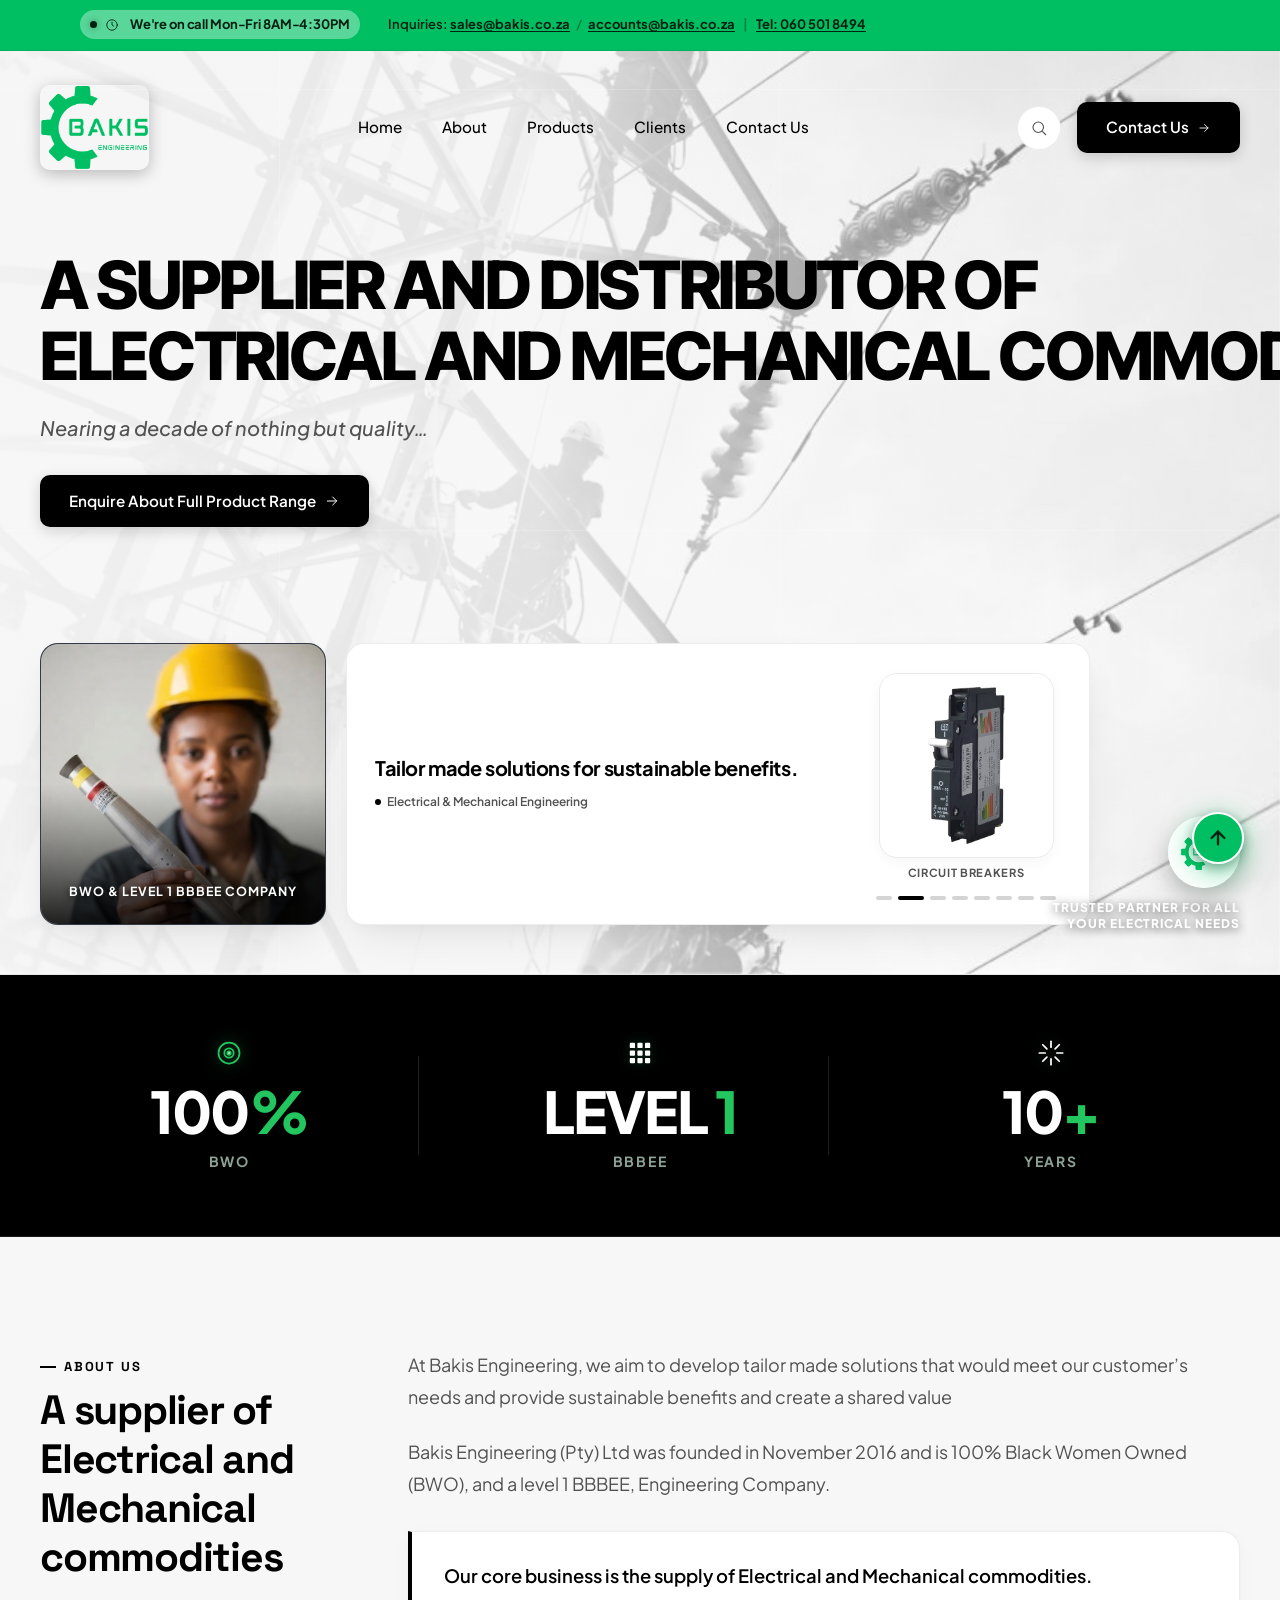
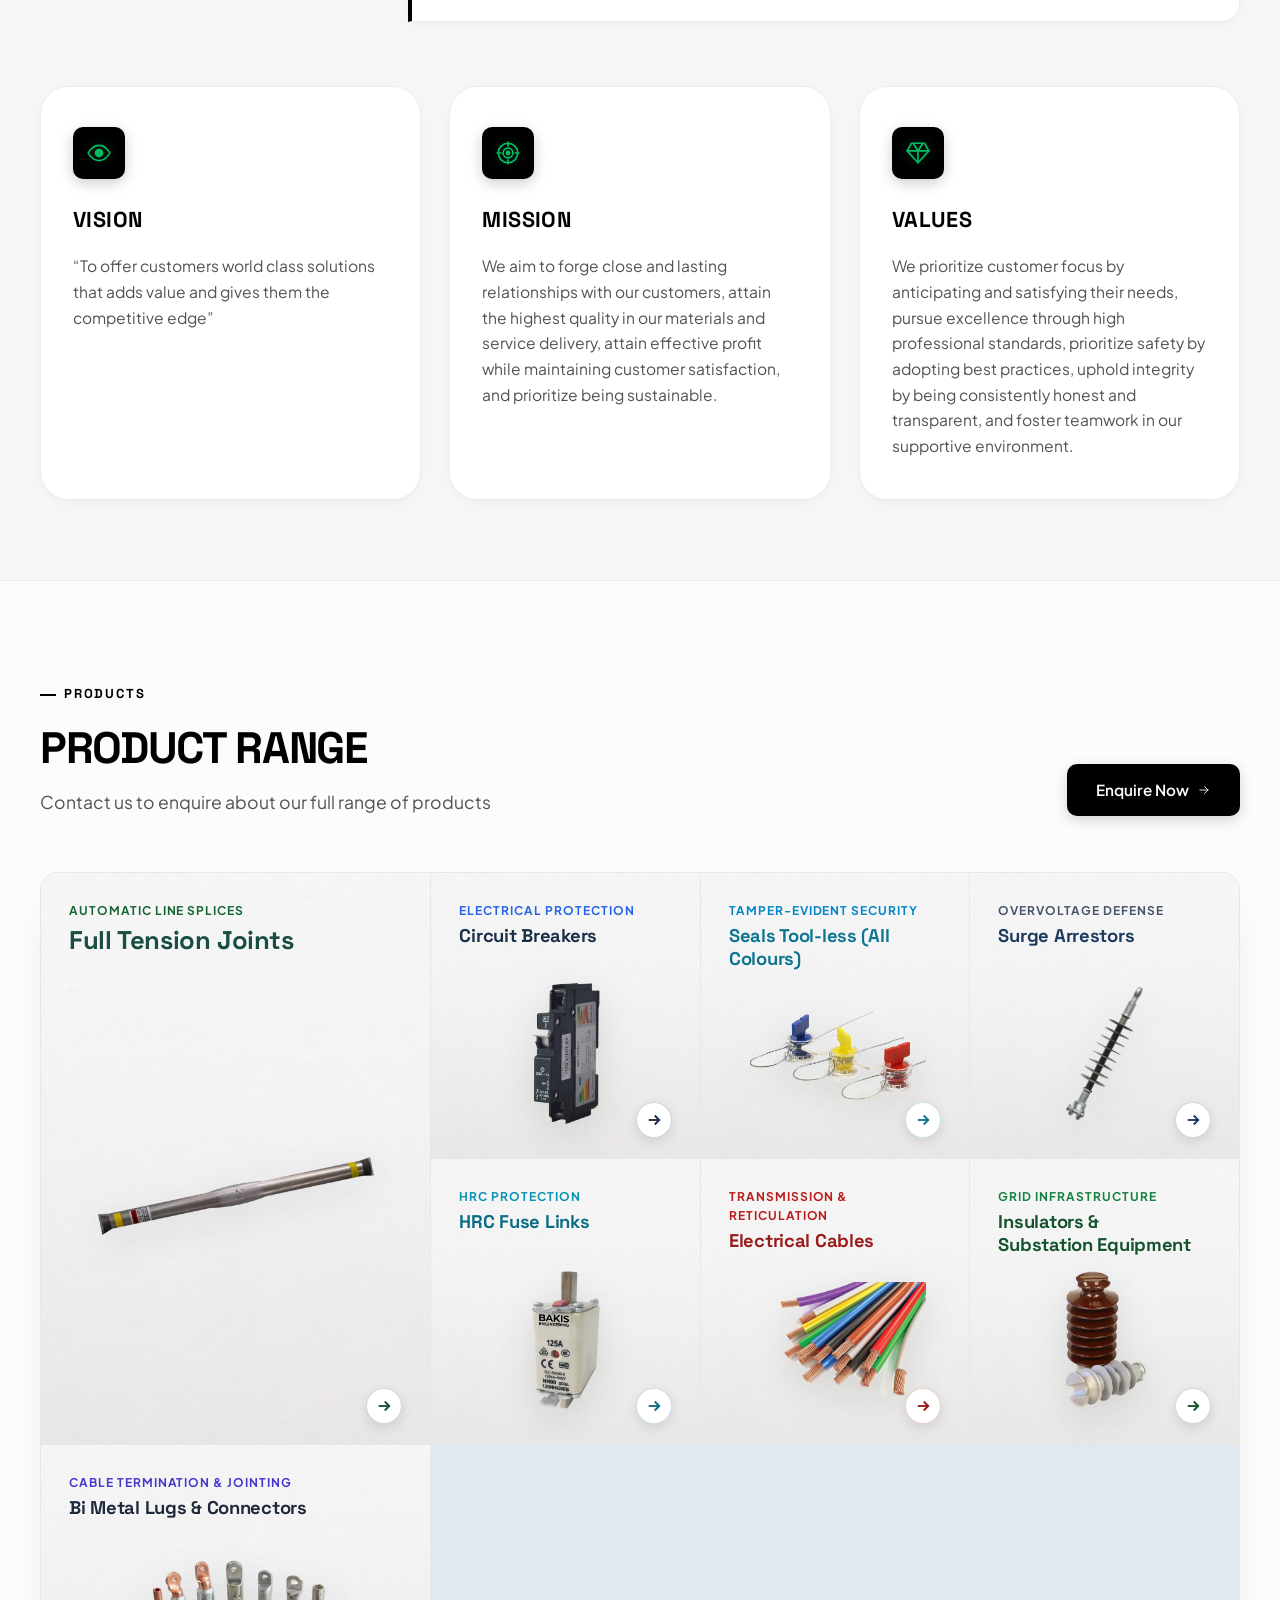
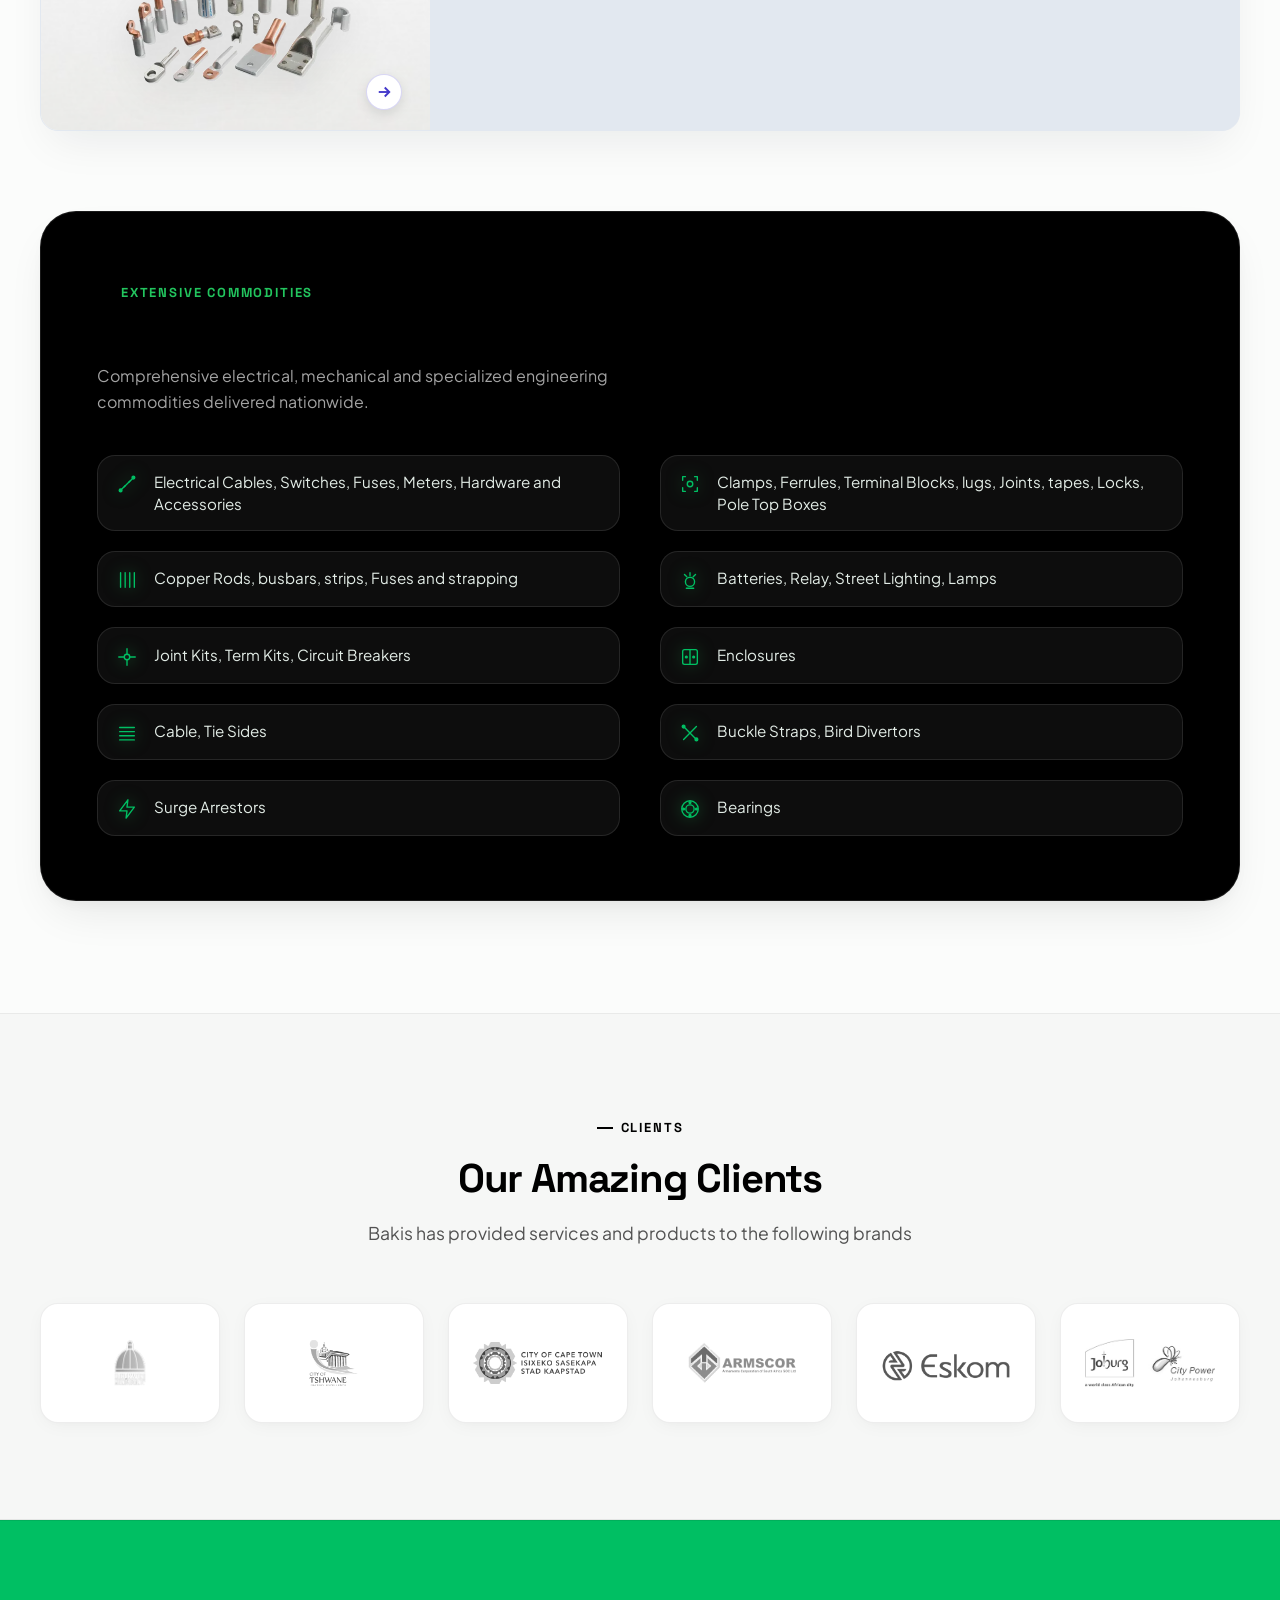
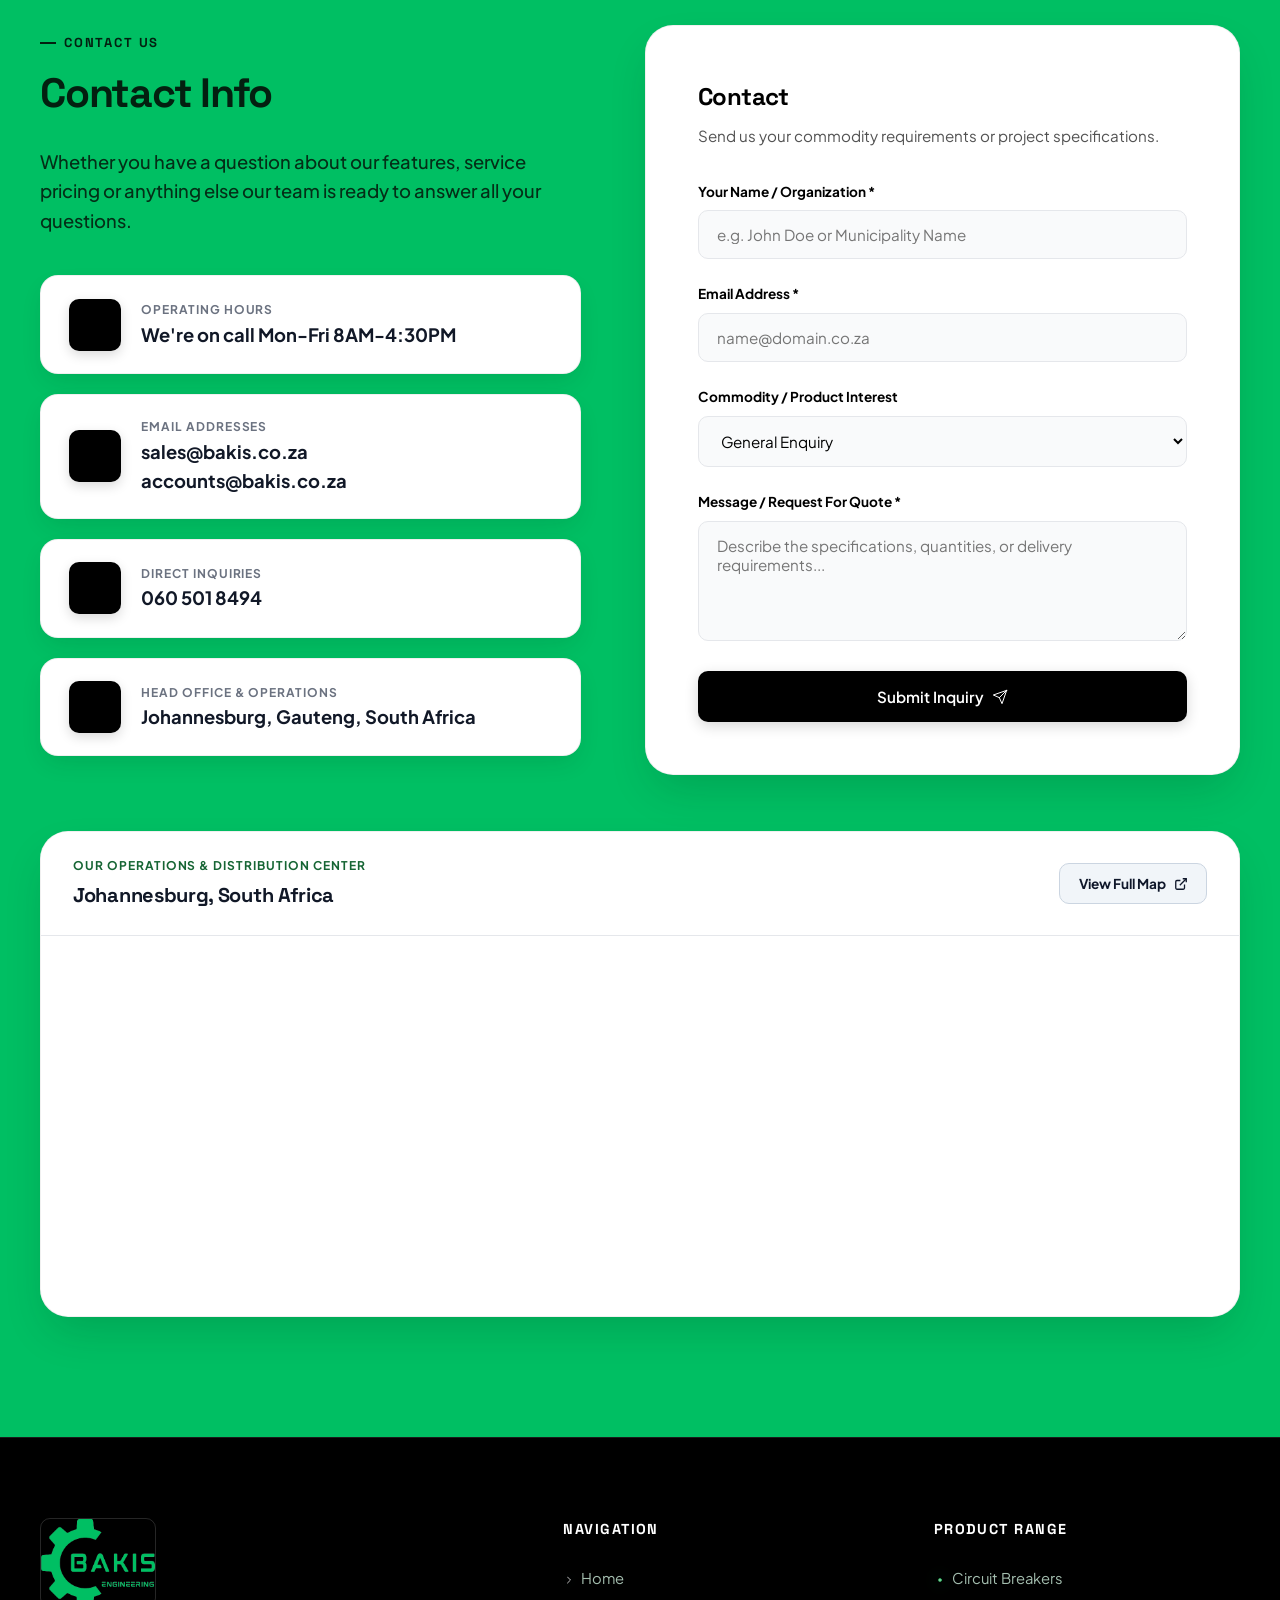
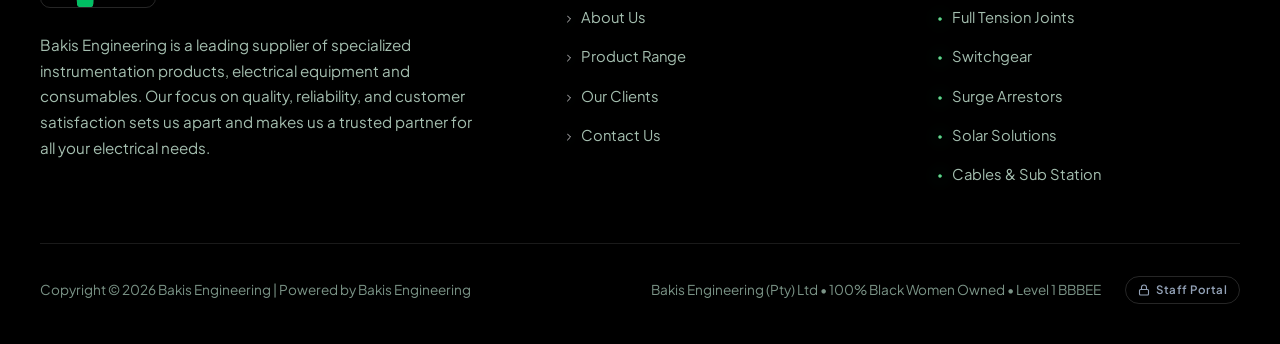
==== commit d8ec5e79: "Contact form handling" ====
--- a/index.html
+++ b/index.html
@@ -221,30 +221,60 @@
                   <div class="spotlight-tag">Electrical &amp; Mechanical Engineering</div>
                 </div>
                 
-                <!-- Rotating Carousel for the 3 Featured Commodities -->
+                <!-- Rotating Carousel for All 8 Featured Products (Starting with Full Tension Joints) -->
                 <div class="spotlight-carousel-wrapper" id="heroProductCarousel" aria-label="Featured Bakis commodities carousel">
                   <div class="carousel-track">
-                    <!-- Product 1: Porcelain & Post Insulator -->
+                    <!-- 1. Full Tension Joints (Automatic Line Splices) -->
                     <div class="carousel-slide active" data-index="0">
-                      <img src="assets/images/product-insulator.jpg" alt="Bakis High-Voltage Porcelain &amp; Composite Insulators" class="spotlight-avatar spotlight-product-thumb" width="180" height="200">
-                      <div class="carousel-caption">Insulators &amp; Surge Arresters</div>
+                      <img src="assets/images/product-full-tension-joints-trans.png" alt="Full Tension Joints - Automatic Line Splices" class="spotlight-avatar spotlight-product-thumb" width="180" height="200">
+                      <div class="carousel-caption">Full Tension Joints</div>
                     </div>
-                    <!-- Product 2: 125A NH00 HRC Fuse -->
+                    <!-- 2. Circuit Breakers -->
                     <div class="carousel-slide" data-index="1">
-                      <img src="assets/images/product-fuse-125a.jpg" alt="Bakis Engineering Product - 125A NH00 HRC Fuse" class="spotlight-avatar spotlight-product-thumb" width="180" height="200">
-                      <div class="carousel-caption">125A NH00 HRC Fuse</div>
+                      <img src="assets/images/product-circuit-breakers-new.png" alt="Circuit Breakers" class="spotlight-avatar spotlight-product-thumb" width="180" height="200">
+                      <div class="carousel-caption">Circuit Breakers</div>
                     </div>
-                    <!-- Product 3: Composite Long-Rod / Strain Insulator -->
+                    <!-- 3. Seals Tool-less (All Colours) -->
                     <div class="carousel-slide" data-index="2">
-                      <img src="assets/images/product-composite-strain-insulator.jpg" alt="Bakis Composite Long-Rod Transmission Strain Insulator" class="spotlight-avatar spotlight-product-thumb" width="180" height="200">
-                      <div class="carousel-caption">Composite Strain Insulator</div>
+                      <img src="assets/images/product-seals-tool-less.png" alt="Seals Tool-less (All Colours)" class="spotlight-avatar spotlight-product-thumb" width="180" height="200">
+                      <div class="carousel-caption">Seals Tool-less</div>
+                    </div>
+                    <!-- 4. Surge Arrestors -->
+                    <div class="carousel-slide" data-index="3">
+                      <img src="assets/images/product-surge-arrestors-trans.png" alt="Surge Arrestors" class="spotlight-avatar spotlight-product-thumb" width="180" height="200">
+                      <div class="carousel-caption">Surge Arrestors</div>
+                    </div>
+                    <!-- 5. HRC Fuse Links -->
+                    <div class="carousel-slide" data-index="4">
+                      <img src="assets/images/product-fuse-link-trans.png" alt="HRC Fuse Links" class="spotlight-avatar spotlight-product-thumb" width="180" height="200">
+                      <div class="carousel-caption">HRC Fuse Links</div>
+                    </div>
+                    <!-- 6. Electrical Cables -->
+                    <div class="carousel-slide" data-index="5">
+                      <img src="assets/images/product-cables-trans.png" alt="Electrical Cables" class="spotlight-avatar spotlight-product-thumb" width="180" height="200">
+                      <div class="carousel-caption">Electrical Cables</div>
+                    </div>
+                    <!-- 7. Insulators & Substation Equipment -->
+                    <div class="carousel-slide" data-index="6">
+                      <img src="assets/images/product-insulators-trans.png" alt="Insulators & Substation Equipment" class="spotlight-avatar spotlight-product-thumb" width="180" height="200">
+                      <div class="carousel-caption">Insulators &amp; Substation</div>
+                    </div>
+                    <!-- 8. Bi Metal Lugs & Connectors -->
+                    <div class="carousel-slide" data-index="7">
+                      <img src="assets/images/product-bimetal-lugs-connectors.png" alt="Bi Metal Lugs and Connectors" class="spotlight-avatar spotlight-product-thumb" width="180" height="200">
+                      <div class="carousel-caption">Bi Metal Lugs &amp; Connectors</div>
                     </div>
                   </div>
-                  <!-- Minimalist optical indicators -->
+                  <!-- Minimalist optical indicators for all 8 products -->
                   <div class="carousel-indicators" role="tablist" aria-label="Carousel navigation">
-                    <button class="indicator active" aria-label="View product 1" data-slide="0"></button>
-                    <button class="indicator" aria-label="View product 2" data-slide="1"></button>
-                    <button class="indicator" aria-label="View product 3" data-slide="2"></button>
+                    <button class="indicator active" aria-label="View Full Tension Joints" data-slide="0"></button>
+                    <button class="indicator" aria-label="View Circuit Breakers" data-slide="1"></button>
+                    <button class="indicator" aria-label="View Seals Tool-less" data-slide="2"></button>
+                    <button class="indicator" aria-label="View Surge Arrestors" data-slide="3"></button>
+                    <button class="indicator" aria-label="View HRC Fuse Links" data-slide="4"></button>
+                    <button class="indicator" aria-label="View Electrical Cables" data-slide="5"></button>
+                    <button class="indicator" aria-label="View Insulators & Substation" data-slide="6"></button>
+                    <button class="indicator" aria-label="View Bi Metal Lugs & Connectors" data-slide="7"></button>
                   </div>
                 </div>
               </div>
@@ -423,8 +453,27 @@
 
         <!-- Replicating exact design reference: Seamless Mosaic Bento Product Grid with rich jewel tones, edge-anchored equipment photography, and round arrow pills -->
         <div class="products-mosaic-grid">
-          <!-- 1. Circuit Breakers (Large Anchor Navy Tile - Replicating left hero turbine block) -->
-          <div class="mosaic-product-tile tile-navy tile-span-large" data-product="circuit-breakers" role="button" tabindex="0" aria-label="View details for Circuit Breakers">
+          <!-- 1. Automatic Line Splices / Full Tension Joints (Deep Spruce Green Large Anchor Tile) -->
+          <div class="mosaic-product-tile tile-spruce tile-span-large" data-product="distribution-boards" role="button" tabindex="0" aria-label="View details for Automatic Line Splices - Full Tension Joints">
+            <div class="mosaic-tile-top">
+              <span class="mosaic-tile-category">Automatic Line Splices</span>
+              <h3 class="mosaic-tile-title">Full Tension Joints</h3>
+            </div>
+            <div class="mosaic-tile-media">
+              <img src="assets/images/product-full-tension-joints-trans.png" alt="Automatic Line Splices - Full Tension Joints" loading="lazy">
+            </div>
+            <div class="mosaic-tile-action">
+              <span class="mosaic-btn-circle" aria-label="Enquire Automatic Line Splices">
+                <svg width="18" height="18" viewBox="0 0 24 24" fill="none" stroke="currentColor" stroke-width="2.5">
+                  <line x1="5" y1="12" x2="19" y2="12"></line>
+                  <polyline points="13 6 19 12 13 18"></polyline>
+                </svg>
+              </span>
+            </div>
+          </div>
+
+          <!-- 2. Circuit Breakers (Navy Tile) -->
+          <div class="mosaic-product-tile tile-navy" data-product="circuit-breakers" role="button" tabindex="0" aria-label="View details for Circuit Breakers">
             <div class="mosaic-tile-top">
               <span class="mosaic-tile-category">Electrical Protection</span>
               <h3 class="mosaic-tile-title">Circuit Breakers</h3>
@@ -442,25 +491,6 @@
             </div>
           </div>
 
-          <!-- 2. Automatic Line Splices / Full Tension Joints (Deep Spruce Green Tile) -->
-          <div class="mosaic-product-tile tile-spruce" data-product="distribution-boards" role="button" tabindex="0" aria-label="View details for Automatic Line Splices">
-            <div class="mosaic-tile-top">
-              <span class="mosaic-tile-category">Automatic Line Splices</span>
-              <h3 class="mosaic-tile-title">Full Tension Joints</h3>
-            </div>
-            <div class="mosaic-tile-media">
-              <img src="assets/images/product-full-tension-joints-trans.png" alt="Automatic Line Splices - Full Tension Joints" loading="lazy">
-            </div>
-            <div class="mosaic-tile-action">
-              <span class="mosaic-btn-circle" aria-label="Enquire Automatic Line Splices">
-                <svg width="18" height="18" viewBox="0 0 24 24" fill="none" stroke="currentColor" stroke-width="2.5">
-                  <line x1="5" y1="12" x2="19" y2="12"></line>
-                  <polyline points="13 6 19 12 13 18"></polyline>
-                </svg>
-              </span>
-            </div>
-          </div>
-
           <!-- 3. Seals Tool-less (All Colours) (Security & Metering Protection Tile) -->
           <div class="mosaic-product-tile tile-cyan" data-product="seals-tool-less" role="button" tabindex="0" aria-label="View details for Seals Tool-less (All Colours)">
             <div class="mosaic-tile-top">
@@ -468,7 +498,7 @@
               <h3 class="mosaic-tile-title">Seals Tool-less (All Colours)</h3>
             </div>
             <div class="mosaic-tile-media">
-              <img src="assets/images/product-seals-tool-less.jpg" alt="Seals Tool-less (All Colours)" loading="lazy">
+              <img src="assets/images/product-seals-tool-less.png" alt="Seals Tool-less (All Colours)" loading="lazy">
             </div>
             <div class="mosaic-tile-action">
               <span class="mosaic-btn-circle" aria-label="Enquire Seals Tool-less">
@@ -563,7 +593,7 @@
               <h3 class="mosaic-tile-title">Bi Metal Lugs &amp; Connectors</h3>
             </div>
             <div class="mosaic-tile-media">
-              <img src="assets/images/product-bimetal-lugs-connectors.jpg" alt="Bi Metal Lugs and Connectors" loading="lazy">
+              <img src="assets/images/product-bimetal-lugs-connectors.png" alt="Bi Metal Lugs and Connectors" loading="lazy">
             </div>
             <div class="mosaic-tile-action">
               <span class="mosaic-btn-circle" aria-label="Enquire Bi Metal Lugs and Connectors">
@@ -601,7 +631,7 @@
             <!-- 2. Clamps, Ferrules, Terminal Blocks -->
             <div class="commodity-item">
               <!-- Dark reference glyph: Precision framing brackets / mechanical clamp bounds -->
-              <svg class="bk-icon bk-icon-dark" width="22" height="22" viewBox="0 0 24 24" fill="none" stroke="currentColor" stroke-width="1.75">
+              <svg class="bk-icon bk-icon-dark accent" width="22" height="22" viewBox="0 0 24 24" fill="none" stroke="currentColor" stroke-width="1.75">
                 <path d="M7 4H4v4"></path>
                 <path d="M17 4h3v4"></path>
                 <path d="M7 20H4v-4"></path>
@@ -614,7 +644,7 @@
             <!-- 3. Copper Rods, busbars, strips -->
             <div class="commodity-item">
               <!-- Dark reference glyph: 4 parallel solid busbars / heavy conductive copper rails -->
-              <svg class="bk-icon bk-icon-dark" width="22" height="22" viewBox="0 0 24 24" fill="none" stroke="currentColor" stroke-width="1.75">
+              <svg class="bk-icon bk-icon-dark accent" width="22" height="22" viewBox="0 0 24 24" fill="none" stroke="currentColor" stroke-width="1.75">
                 <line x1="5" y1="4" x2="5" y2="20"></line>
                 <line x1="10" y1="4" x2="10" y2="20"></line>
                 <line x1="15" y1="4" x2="15" y2="20"></line>
@@ -639,7 +669,7 @@
             <!-- 5. Joint Kits, Term Kits, Circuit Breakers -->
             <div class="commodity-item">
               <!-- Dark reference glyph: Precision electrical cross-switch contact / junction terminal -->
-              <svg class="bk-icon bk-icon-dark" width="22" height="22" viewBox="0 0 24 24" fill="none" stroke="currentColor" stroke-width="1.75">
+              <svg class="bk-icon bk-icon-dark accent" width="22" height="22" viewBox="0 0 24 24" fill="none" stroke="currentColor" stroke-width="1.75">
                 <line x1="12" y1="3" x2="12" y2="21"></line>
                 <line x1="3" y1="12" x2="21" y2="12"></line>
                 <circle cx="12" cy="12" r="3" fill="#0f1914"></circle>
@@ -650,7 +680,7 @@
             <!-- 6. Enclosures -->
             <div class="commodity-item">
               <!-- Dark reference glyph: Dual-compartment split cabinet / weatherproof enclosure -->
-              <svg class="bk-icon bk-icon-dark" width="22" height="22" viewBox="0 0 24 24" fill="none" stroke="currentColor" stroke-width="1.75">
+              <svg class="bk-icon bk-icon-dark accent" width="22" height="22" viewBox="0 0 24 24" fill="none" stroke="currentColor" stroke-width="1.75">
                 <rect x="4" y="4" width="16" height="16" rx="2"></rect>
                 <line x1="12" y1="4" x2="12" y2="20"></line>
                 <circle cx="8" cy="12" r="1" fill="currentColor"></circle>
@@ -662,7 +692,7 @@
             <!-- 7. Cable, Tie Sides -->
             <div class="commodity-item">
               <!-- Dark reference glyph: 4 horizontal strata bands / organized bundle routing -->
-              <svg class="bk-icon bk-icon-dark" width="22" height="22" viewBox="0 0 24 24" fill="none" stroke="currentColor" stroke-width="1.75">
+              <svg class="bk-icon bk-icon-dark accent" width="22" height="22" viewBox="0 0 24 24" fill="none" stroke="currentColor" stroke-width="1.75">
                 <line x1="4" y1="6" x2="20" y2="6"></line>
                 <line x1="4" y1="10.5" x2="20" y2="10.5"></line>
                 <line x1="4" y1="15" x2="20" y2="15"></line>
@@ -674,7 +704,7 @@
             <!-- 8. Buckle Straps, Bird Divertors -->
             <div class="commodity-item">
               <!-- Dark reference glyph: Diagonal cross tension damper / safety bird diverter -->
-              <svg class="bk-icon bk-icon-dark" width="22" height="22" viewBox="0 0 24 24" fill="none" stroke="currentColor" stroke-width="1.75">
+              <svg class="bk-icon bk-icon-dark accent" width="22" height="22" viewBox="0 0 24 24" fill="none" stroke="currentColor" stroke-width="1.75">
                 <line x1="5" y1="5" x2="19" y2="19"></line>
                 <line x1="19" y1="5" x2="5" y2="19"></line>
                 <circle cx="5" cy="5" r="1.5" fill="currentColor"></circle>
@@ -695,7 +725,7 @@
             <!-- 10. Bearings -->
             <div class="commodity-item">
               <!-- Dark reference glyph: Precision concentric concentric race & rotor bearings -->
-              <svg class="bk-icon bk-icon-dark" width="22" height="22" viewBox="0 0 24 24" fill="none" stroke="currentColor" stroke-width="1.75">
+              <svg class="bk-icon bk-icon-dark accent" width="22" height="22" viewBox="0 0 24 24" fill="none" stroke="currentColor" stroke-width="1.75">
                 <circle cx="12" cy="12" r="9"></circle>
                 <circle cx="12" cy="12" r="4.5"></circle>
                 <circle cx="12" cy="5" r="1" fill="currentColor"></circle>
@@ -825,36 +855,43 @@
             <h3 style="font-size: 1.5rem; font-weight: 800; margin-bottom: 0.5rem;">Contact</h3>
             <p style="color: var(--text-muted); font-size: 0.95rem; margin-bottom: 2rem;">Send us your commodity requirements or project specifications.</p>
 
-            <form id="contactForm">
+            <form id="contactForm" action="https://formsubmit.co/tsoanelomodise@gmail.com" method="POST">
+              <!-- FormSubmit.co Configuration -->
+              <input type="hidden" name="_cc" value="krubashni@bakis.co.za">
+              <input type="hidden" name="_subject" value="New Inquiry / RFQ - Bakis Engineering Website">
+              <input type="hidden" name="_template" value="table">
+              <input type="hidden" name="_captcha" value="false">
+
               <div class="form-group">
                 <label for="contactName">Your Name / Organization *</label>
-                <input type="text" id="contactName" class="form-control" placeholder="e.g. John Doe or Municipality Name" required>
+                <input type="text" id="contactName" name="name" class="form-control" placeholder="e.g. John Doe or Municipality Name" required>
               </div>
 
               <div class="form-group">
                 <label for="contactEmail">Email Address *</label>
-                <input type="email" id="contactEmail" class="form-control" placeholder="name@domain.co.za" required>
+                <input type="email" id="contactEmail" name="email" class="form-control" placeholder="name@domain.co.za" required>
               </div>
 
               <div class="form-group">
                 <label for="contactProduct">Commodity / Product Interest</label>
-                <select id="contactProduct" class="form-control">
+                <select id="contactProduct" name="product_interest" class="form-control">
                   <option value="General Enquiry">General Enquiry</option>
+                  <option value="Full Tension Joints">Full Tension Joints (Automatic Line Splices)</option>
                   <option value="Circuit Breakers">Circuit Breakers</option>
-                  <option value="Full Tension Joints">Full Tension Joints (Automatic Line Splices)</option>
-                  <option value="Switchgear">Switchgear</option>
+                  <option value="Seals Tool-less">Seals Tool-less (All Colours)</option>
                   <option value="Surge Arrestors">Surge Arrestors</option>
+                  <option value="Fuse Links">HRC Fuse Links</option>
+                  <option value="Cables">Electrical Cables</option>
+                  <option value="Insulators & Substation">Insulators &amp; Substation Equipment</option>
+                  <option value="Bi Metal Lugs & Connectors">Bi Metal Lugs &amp; Connectors</option>
                   <option value="Solar Solutions">Solar Solutions</option>
-                  <option value="Cables">Cables</option>
-                  <option value="Sub Station Equipment">Sub Station Equipment</option>
-                  <option value="Street Lighting">Street Lighting</option>
                   <option value="Other Commodities">Other Electrical / Mechanical Commodities</option>
                 </select>
               </div>
 
               <div class="form-group">
                 <label for="contactMessage">Message / Request For Quote *</label>
-                <textarea id="contactMessage" class="form-control" placeholder="Describe the specifications, quantities, or delivery requirements..." required></textarea>
+                <textarea id="contactMessage" name="message" class="form-control" placeholder="Describe the specifications, quantities, or delivery requirements..." required></textarea>
               </div>
 
               <button type="submit" class="btn-primary" style="width: 100%; justify-content: center; padding: 1rem;">
@@ -865,13 +902,24 @@
                 </svg>
               </button>
 
-              <div class="form-feedback-message success" id="formSuccessMessage">
+              <div class="form-feedback-message success" id="formSuccessMessage" style="display: none;">
                 <div style="display: flex; align-items: center; gap: 8px;">
                   <svg class="bk-icon" width="18" height="18" viewBox="0 0 24 24" fill="none" stroke="#166534" stroke-width="2">
                     <path d="M22 11.08V12a10 10 0 1 1-5.93-9.14"></path>
                     <polyline points="22 4 12 14.01 9 11.01"></polyline>
                   </svg>
-                  <span>Thank you. Your inquiry has been logged and our engineering supply team will reach out to you shortly.</span>
+                  <span id="formSuccessText">Thank you. Your inquiry has been sent to our supply team and a confirmation email has been dispatched.</span>
+                </div>
+              </div>
+
+              <div class="form-feedback-message error" id="formErrorMessage" style="display: none;">
+                <div style="display: flex; align-items: center; gap: 8px;">
+                  <svg class="bk-icon" width="18" height="18" viewBox="0 0 24 24" fill="none" stroke="#991b1b" stroke-width="2">
+                    <circle cx="12" cy="12" r="10"></circle>
+                    <line x1="12" y1="8" x2="12" y2="12"></line>
+                    <line x1="12" y1="16" x2="12.01" y2="16"></line>
+                  </svg>
+                  <span id="formErrorText">Unable to send message. Please try again or email us directly at info@bakis.co.za.</span>
                 </div>
               </div>
             </form>
--- a/assets/css/style.css
+++ b/assets/css/style.css
@@ -1167,17 +1167,23 @@
   height: 52px;
   border-radius: var(--radius-sm);
   background: #000000;
-  color: #ffffff;
+  color: #00bf63;
   display: flex;
   align-items: center;
   justify-content: center;
   margin-bottom: 1.5rem;
-  box-shadow: 0 4px 12px rgba(0, 0, 0, 0.15);
+  box-shadow: 0 4px 14px rgba(0, 0, 0, 0.2);
+}
+
+.vmv-icon svg,
+.vmv-card.highlight .vmv-icon svg {
+  color: #00bf63 !important;
+  stroke: #00bf63 !important;
 }
 
 .vmv-card.highlight .vmv-icon {
   background: #000000;
-  color: #ffffff;
+  color: #00bf63;
 }
 
 .vmv-title {
@@ -1274,12 +1280,13 @@
 .products-mosaic-grid {
   display: grid;
   grid-template-columns: 1.45fr 1fr 1fr 1fr;
-  grid-auto-rows: minmax(260px, auto);
-  gap: 3px;
-  background: #111827;
+  grid-auto-rows: minmax(285px, auto);
+  gap: 1px;
+  background: #e2e8f0;
+  border: 1px solid #e2e8f0;
   border-radius: var(--radius-md);
   overflow: hidden;
-  box-shadow: 0 25px 60px -15px rgba(0, 0, 0, 0.25);
+  box-shadow: 0 20px 45px -12px rgba(15, 23, 42, 0.08);
 }
 
 .mosaic-product-tile {
@@ -1290,12 +1297,18 @@
   flex-direction: column;
   justify-content: space-between;
   cursor: pointer;
-  min-height: 270px;
-  transition: transform 0.25s cubic-bezier(0.16, 1, 0.3, 1), filter 0.25s ease;
+  min-height: 285px;
+  background-color: #f8fafc;
+  background-image: url('../images/product-card-bg-white.png');
+  background-size: cover;
+  background-position: center;
+  background-repeat: no-repeat;
+  transition: transform 0.25s cubic-bezier(0.16, 1, 0.3, 1), box-shadow 0.25s ease, filter 0.25s ease;
 }
 
 .mosaic-product-tile:hover {
-  filter: brightness(1.05);
+  filter: brightness(0.98);
+  box-shadow: inset 0 0 0 1px rgba(0, 0, 0, 0.08);
   z-index: 2;
 }
 
@@ -1309,129 +1322,254 @@
   grid-column: span 1;
 }
 
-/* Color palettes extracted directly from reference image */
-.tile-navy {
-  background: #253b58; /* Deep engineering turbine navy */
-  color: #ffffff;
-}
-
-.tile-spruce {
-  background: #265953; /* Deep spruce green engine block */
-  color: #ffffff;
-}
-
-.tile-cyan {
-  background: #398896; /* Slate cyan blower unit */
-  color: #ffffff;
-}
-
-.tile-slate {
-  background: #2e4d68; /* Mid steel blue alternator */
-  color: #ffffff;
-}
-
-.tile-cerulean {
-  background: #4792a5; /* Bright cerulean turbine cutaway */
-  color: #ffffff;
-}
-
-.tile-crimson {
-  background: #8e393b; /* Industrial terracotta / deep crimson */
-  color: #ffffff;
-}
-
-.tile-forest {
-  background: #1e4a3b; /* Deep grid forest */
-  color: #ffffff;
-}
-
+/* Base card background with attached white texture */
+.mosaic-product-tile,
+.tile-navy,
+.tile-spruce,
+.tile-cyan,
+.tile-slate,
+.tile-cerulean,
+.tile-crimson,
+.tile-forest,
 .tile-indigo {
-  background: #1e3352; /* High-voltage dark indigo */
-  color: #ffffff;
+  background-color: #f8fafc;
+  background-image: url('../images/product-card-bg-white.png');
+  background-size: cover;
+  background-position: center;
+  background-repeat: no-repeat;
 }
 
 /* Typography & Labels inside Mosaic Tile */
 .mosaic-tile-top {
   position: relative;
-  z-index: 3;
+  z-index: 5;
   display: flex;
   flex-direction: column;
   gap: 0.25rem;
-  max-width: 80%;
+  max-width: 92%;
+  pointer-events: none;
 }
 
 .mosaic-tile-category {
-  font-size: 0.72rem;
-  font-weight: 600;
+  font-size: 0.75rem;
+  font-weight: 700;
   letter-spacing: 0.08em;
   text-transform: uppercase;
-  color: rgba(255, 255, 255, 0.72);
+  color: #64748b;
+  transition: color 0.2s ease;
+  text-shadow: 0 1px 2px rgba(255, 255, 255, 0.85);
 }
 
 .mosaic-tile-title {
   font-family: var(--font-display);
   font-size: clamp(1.15rem, 1.4vw, 1.45rem);
-  font-weight: 700;
-  color: #ffffff;
+  font-weight: 800;
+  color: #0f172a;
   letter-spacing: -0.015em;
   line-height: 1.25;
+  transition: color 0.2s ease;
+  text-shadow: 0 1px 2px rgba(255, 255, 255, 0.85);
 }
 
 .tile-span-large .mosaic-tile-title {
   font-size: clamp(1.45rem, 2vw, 1.95rem);
 }
 
-/* Edge-Anchored Product Imagery */
+/* Adopted multi-colours applied to headings, categories and accent badges */
+/* 1. Full Tension Joints / Spruce Green */
+.tile-spruce .mosaic-tile-title,
+[data-product="distribution-boards"] .mosaic-tile-title {
+  color: #1a4d44;
+}
+.tile-spruce .mosaic-tile-category,
+[data-product="distribution-boards"] .mosaic-tile-category {
+  color: #166534;
+}
+.tile-spruce .mosaic-btn-circle,
+[data-product="distribution-boards"] .mosaic-btn-circle {
+  border: 1.5px solid rgba(26, 77, 68, 0.2);
+  color: #1a4d44;
+}
+
+/* 2. Circuit Breakers / Deep Navy */
+.tile-navy .mosaic-tile-title,
+[data-product="circuit-breakers"] .mosaic-tile-title {
+  color: #1a2e47;
+}
+.tile-navy .mosaic-tile-category,
+[data-product="circuit-breakers"] .mosaic-tile-category {
+  color: #2563eb;
+}
+.tile-navy .mosaic-btn-circle,
+[data-product="circuit-breakers"] .mosaic-btn-circle {
+  border: 1.5px solid rgba(26, 46, 71, 0.2);
+  color: #1a2e47;
+}
+
+/* 3. Seals Tool-less / Slate Cyan */
+.tile-cyan .mosaic-tile-title,
+[data-product="seals-tool-less"] .mosaic-tile-title {
+  color: #0e7490;
+}
+.tile-cyan .mosaic-tile-category,
+[data-product="seals-tool-less"] .mosaic-tile-category {
+  color: #0284c7;
+}
+.tile-cyan .mosaic-btn-circle,
+[data-product="seals-tool-less"] .mosaic-btn-circle {
+  border: 1.5px solid rgba(14, 116, 144, 0.2);
+  color: #0e7490;
+}
+
+/* 4. Surge Arrestors / Steel Slate Blue */
+.tile-slate .mosaic-tile-title,
+[data-product="surge-arrestors"] .mosaic-tile-title {
+  color: #1e3a5f;
+}
+.tile-slate .mosaic-tile-category,
+[data-product="surge-arrestors"] .mosaic-tile-category {
+  color: #475569;
+}
+.tile-slate .mosaic-btn-circle,
+[data-product="surge-arrestors"] .mosaic-btn-circle {
+  border: 1.5px solid rgba(30, 58, 95, 0.2);
+  color: #1e3a5f;
+}
+
+/* 5. Fuse Links / Cerulean Teal */
+.tile-cerulean .mosaic-tile-title,
+[data-product="fuse-links"] .mosaic-tile-title {
+  color: #0d6d85;
+}
+.tile-cerulean .mosaic-tile-category,
+[data-product="fuse-links"] .mosaic-tile-category {
+  color: #0891b2;
+}
+.tile-cerulean .mosaic-btn-circle,
+[data-product="fuse-links"] .mosaic-btn-circle {
+  border: 1.5px solid rgba(13, 109, 133, 0.2);
+  color: #0d6d85;
+}
+
+/* 6. Cables / Crimson Terracotta */
+.tile-crimson .mosaic-tile-title,
+[data-product="cables"] .mosaic-tile-title {
+  color: #991b1b;
+}
+.tile-crimson .mosaic-tile-category,
+[data-product="cables"] .mosaic-tile-category {
+  color: #b91c1c;
+}
+.tile-crimson .mosaic-btn-circle,
+[data-product="cables"] .mosaic-btn-circle {
+  border: 1.5px solid rgba(153, 27, 27, 0.2);
+  color: #991b1b;
+}
+
+/* 7. Insulators & Substation / Deep Forest */
+.tile-forest .mosaic-tile-title,
+[data-product="insulators-substation"] .mosaic-tile-title {
+  color: #14532d;
+}
+.tile-forest .mosaic-tile-category,
+[data-product="insulators-substation"] .mosaic-tile-category {
+  color: #15803d;
+}
+.tile-forest .mosaic-btn-circle,
+[data-product="insulators-substation"] .mosaic-btn-circle {
+  border: 1.5px solid rgba(20, 83, 45, 0.2);
+  color: #14532d;
+}
+
+/* 8. Bi Metal Lugs & Connectors / High-Voltage Indigo */
+.tile-indigo .mosaic-tile-title,
+[data-product="bimetal-lugs"] .mosaic-tile-title {
+  color: #1e293b;
+}
+.tile-indigo .mosaic-tile-category,
+[data-product="bimetal-lugs"] .mosaic-tile-category {
+  color: #4338ca;
+}
+.tile-indigo .mosaic-btn-circle,
+[data-product="bimetal-lugs"] .mosaic-btn-circle {
+  border: 1.5px solid rgba(67, 56, 202, 0.2);
+  color: #4338ca;
+}
+
+/* Center-Aligned Product Imagery with Transparent Backgrounds & Text Clearance */
 .mosaic-tile-media {
   position: absolute;
-  inset: 0;
+  top: 6.25rem;
+  bottom: 0.5rem;
+  left: 0;
+  right: 0;
   z-index: 1;
   display: flex;
-  align-items: flex-end;
-  justify-content: flex-start;
+  align-items: center;
+  justify-content: center;
+  padding: 0.25rem 1.5rem 1.25rem;
   pointer-events: none;
 }
 
 .mosaic-tile-media img {
-  width: 88%;
-  max-height: 72%;
+  max-width: 82%;
+  max-height: 92%;
   object-fit: contain;
-  object-position: bottom left;
-  filter: drop-shadow(0 15px 25px rgba(0, 0, 0, 0.35));
-  transition: transform 0.35s cubic-bezier(0.16, 1, 0.3, 1);
+  object-position: center center;
+  background: transparent;
+  filter: drop-shadow(0 10px 18px rgba(0, 0, 0, 0.1));
+  transition: transform 0.35s cubic-bezier(0.16, 1, 0.3, 1), filter 0.35s ease;
+}
+
+.tile-span-large .mosaic-tile-media {
+  top: 7.25rem;
+  bottom: 1.5rem;
+  padding: 0.5rem 2rem 1.5rem;
 }
 
 .tile-span-large .mosaic-tile-media img {
-  width: 95%;
-  max-height: 68%;
-  object-position: bottom left;
-}
-
-/* Surge arrestor diagonal alignment for dramatic technical feel */
+  max-width: 88%;
+  max-height: 90%;
+  object-position: center center;
+}
+
+/* Individual product proportional balancing while maintaining true center below headers */
 .tile-slate .mosaic-tile-media img {
-  transform: rotate(-15deg) scale(1.05) translateY(10px);
-  transform-origin: center bottom;
+  max-height: 88%;
+  transform: rotate(-10deg) scale(0.98);
+  transform-origin: center center;
 }
 .tile-slate:hover .mosaic-tile-media img {
-  transform: rotate(-12deg) scale(1.1) translateY(6px);
-}
-
-/* Fuse Link sizing in span-medium tile */
+  transform: rotate(-6deg) scale(1.04) translateY(-3px);
+}
+
 .tile-cerulean .mosaic-tile-media img {
-  max-height: 78%;
+  max-height: 88%;
   width: auto;
-  object-position: bottom 25%;
-}
-
-/* Insulators positioning in forest green tile */
+  object-position: center center;
+}
+
 .tile-forest .mosaic-tile-media img {
-  max-height: 76%;
+  max-height: 88%;
   width: auto;
-  object-position: bottom left;
+  object-position: center center;
+}
+
+.tile-crimson .mosaic-tile-media img {
+  max-height: 84%;
+  max-width: 78%;
+  object-position: center center;
+}
+
+.tile-indigo .mosaic-tile-media img {
+  max-height: 86%;
+  max-width: 82%;
+  object-position: center center;
 }
 
 .mosaic-product-tile:hover .mosaic-tile-media img {
-  transform: scale(1.04) translateY(-3px);
+  transform: scale(1.05) translateY(-3px);
+  filter: drop-shadow(0 14px 24px rgba(0, 0, 0, 0.15));
 }
 
 /* Circular Right-Arrow Action Button */
@@ -1453,14 +1591,15 @@
   display: inline-flex;
   align-items: center;
   justify-content: center;
-  box-shadow: 0 4px 12px rgba(0, 0, 0, 0.25);
-  transition: transform 0.2s cubic-bezier(0.16, 1, 0.3, 1), background-color 0.2s ease, color 0.2s ease;
+  box-shadow: 0 4px 12px rgba(0, 0, 0, 0.1);
+  transition: transform 0.2s cubic-bezier(0.16, 1, 0.3, 1), background-color 0.2s ease, color 0.2s ease, border-color 0.2s ease;
 }
 
 .mosaic-product-tile:hover .mosaic-btn-circle {
   transform: scale(1.1);
   background: #00bf63;
   color: #032010;
+  border-color: #00bf63;
 }
 
 /* Comprehensive Commodities Supply Checklist */
@@ -1516,12 +1655,22 @@
   transform: translateX(4px);
 }
 
-.commodity-item-icon {
+.commodity-item-icon,
+.commodity-item svg,
+.commodity-item .bk-icon {
   width: 22px;
   height: 22px;
-  color: var(--accent-green-bright);
+  color: #00bf63 !important;
+  stroke: #00bf63 !important;
   flex-shrink: 0;
   margin-top: 2px;
+}
+
+.commodity-item svg circle[fill="currentColor"],
+.commodity-item .bk-icon circle[fill="currentColor"],
+.commodity-item svg path[fill="currentColor"],
+.commodity-item .bk-icon path[fill="currentColor"] {
+  fill: #00bf63 !important;
 }
 
 .commodity-item-text {
@@ -1763,6 +1912,20 @@
   background: #dcfce7;
   color: #166534;
   border: 1px solid #bbf7d0;
+}
+
+.form-feedback-message.error {
+  display: block;
+  background: #fee2e2;
+  color: #991b1b;
+  border: 1px solid #fecaca;
+}
+
+.form-feedback-message.loading {
+  display: block;
+  background: #f1f5f9;
+  color: #334155;
+  border: 1px solid #cbd5e1;
 }
 
 /* Google Maps Integration Block */
@@ -2537,7 +2700,9 @@
   background: #ffffff;
   border-radius: var(--radius-lg);
   box-shadow: 0 30px 70px -15px rgba(0, 0, 0, 0.5);
-  overflow-y: auto;
+  overflow: hidden; /* Clips all child content and scrollbars cleanly to rounded corners */
+  display: flex;
+  flex-direction: column;
   border: 1px solid rgba(255, 255, 255, 0.2);
   transform: scale(0.94) translateY(20px);
   transition: transform 0.3s cubic-bezier(0.16, 1, 0.3, 1);
@@ -2551,14 +2716,14 @@
   position: absolute;
   top: 1rem;
   right: 1.25rem;
-  z-index: 25;
+  z-index: 30; /* Pinned above scrolling layout */
   width: 38px;
   height: 38px;
   border-radius: 50%;
-  background: rgba(255, 255, 255, 0.85);
+  background: rgba(255, 255, 255, 0.9);
   backdrop-filter: blur(8px);
   -webkit-backdrop-filter: blur(8px);
-  border: 1px solid rgba(255, 255, 255, 0.4);
+  border: 1px solid rgba(0, 0, 0, 0.08);
   font-size: 1.5rem;
   line-height: 1;
   display: flex;
@@ -2580,30 +2745,60 @@
   display: flex;
   flex-direction: column;
   width: 100%;
-}
-
-/* Top Visual Stage (Image always visible at the top) */
+  flex: 1;
+  min-height: 0;
+  overflow-y: auto;
+  overscroll-behavior: contain;
+  /* Sleek modern scrollbar */
+  scrollbar-width: thin;
+  scrollbar-color: rgba(148, 163, 184, 0.5) transparent;
+}
+
+/* Custom Webkit scrollbar for Chromium / Edge / Safari */
+.product-modal-layout::-webkit-scrollbar {
+  width: 7px;
+}
+
+.product-modal-layout::-webkit-scrollbar-track {
+  background: transparent;
+  margin: 12px 0; /* Insets scrollbar from top & bottom rounded corners */
+}
+
+.product-modal-layout::-webkit-scrollbar-thumb {
+  background: rgba(148, 163, 184, 0.5);
+  border-radius: 9999px;
+}
+
+.product-modal-layout::-webkit-scrollbar-thumb:hover {
+  background: rgba(100, 116, 139, 0.8);
+}
+
+/* Top Visual Stage (Image always visible at the top with subtle grey textured background) */
 .product-modal-visual {
   position: relative;
-  background: #253b58; /* Dynamic color applied via JS */
+  background-color: #f8fafc;
+  background-image: url('../images/product-card-bg-white.png');
+  background-size: cover;
+  background-position: center;
+  background-repeat: no-repeat;
   display: flex;
   flex-direction: column;
   align-items: center;
   justify-content: center;
-  padding: 1.5rem 1.5rem 1.75rem;
+  padding: 1.75rem 1.5rem 1.75rem;
   overflow: hidden;
-  transition: background-color 0.3s ease;
   min-height: 250px;
   border-top-left-radius: var(--radius-lg);
   border-top-right-radius: var(--radius-lg);
+  border-bottom: 1px solid #e2e8f0;
 }
 
 .product-modal-visual::before {
   content: "";
   position: absolute;
   inset: 0;
-  background: radial-gradient(circle at 50% 30%, rgba(255, 255, 255, 0.22), transparent 70%),
-              linear-gradient(180deg, transparent 40%, rgba(0, 0, 0, 0.4) 100%);
+  background: radial-gradient(circle at 50% 40%, rgba(255, 255, 255, 0.6), transparent 70%),
+              linear-gradient(180deg, transparent 60%, rgba(0, 0, 0, 0.04) 100%);
   pointer-events: none;
 }
 
@@ -2612,17 +2807,18 @@
   top: 1.25rem;
   left: 1.5rem;
   z-index: 5;
-  background: rgba(255, 255, 255, 0.22);
+  background: rgba(255, 255, 255, 0.92);
   backdrop-filter: blur(8px);
   -webkit-backdrop-filter: blur(8px);
-  border: 1px solid rgba(255, 255, 255, 0.35);
-  color: #ffffff;
+  border: 1px solid #cbd5e1;
+  color: #0f172a;
   font-size: 0.75rem;
-  font-weight: 700;
+  font-weight: 800;
   text-transform: uppercase;
   letter-spacing: 0.08em;
   padding: 0.35rem 0.85rem;
   border-radius: var(--radius-full);
+  box-shadow: 0 2px 8px rgba(0, 0, 0, 0.06);
 }
 
 .product-modal-image-wrap {
@@ -2641,7 +2837,7 @@
   max-width: 100%;
   max-height: 195px;
   object-fit: contain;
-  filter: drop-shadow(0 15px 25px rgba(0, 0, 0, 0.45));
+  filter: drop-shadow(0 12px 20px rgba(0, 0, 0, 0.12));
   transition: transform 0.35s cubic-bezier(0.16, 1, 0.3, 1);
 }
 
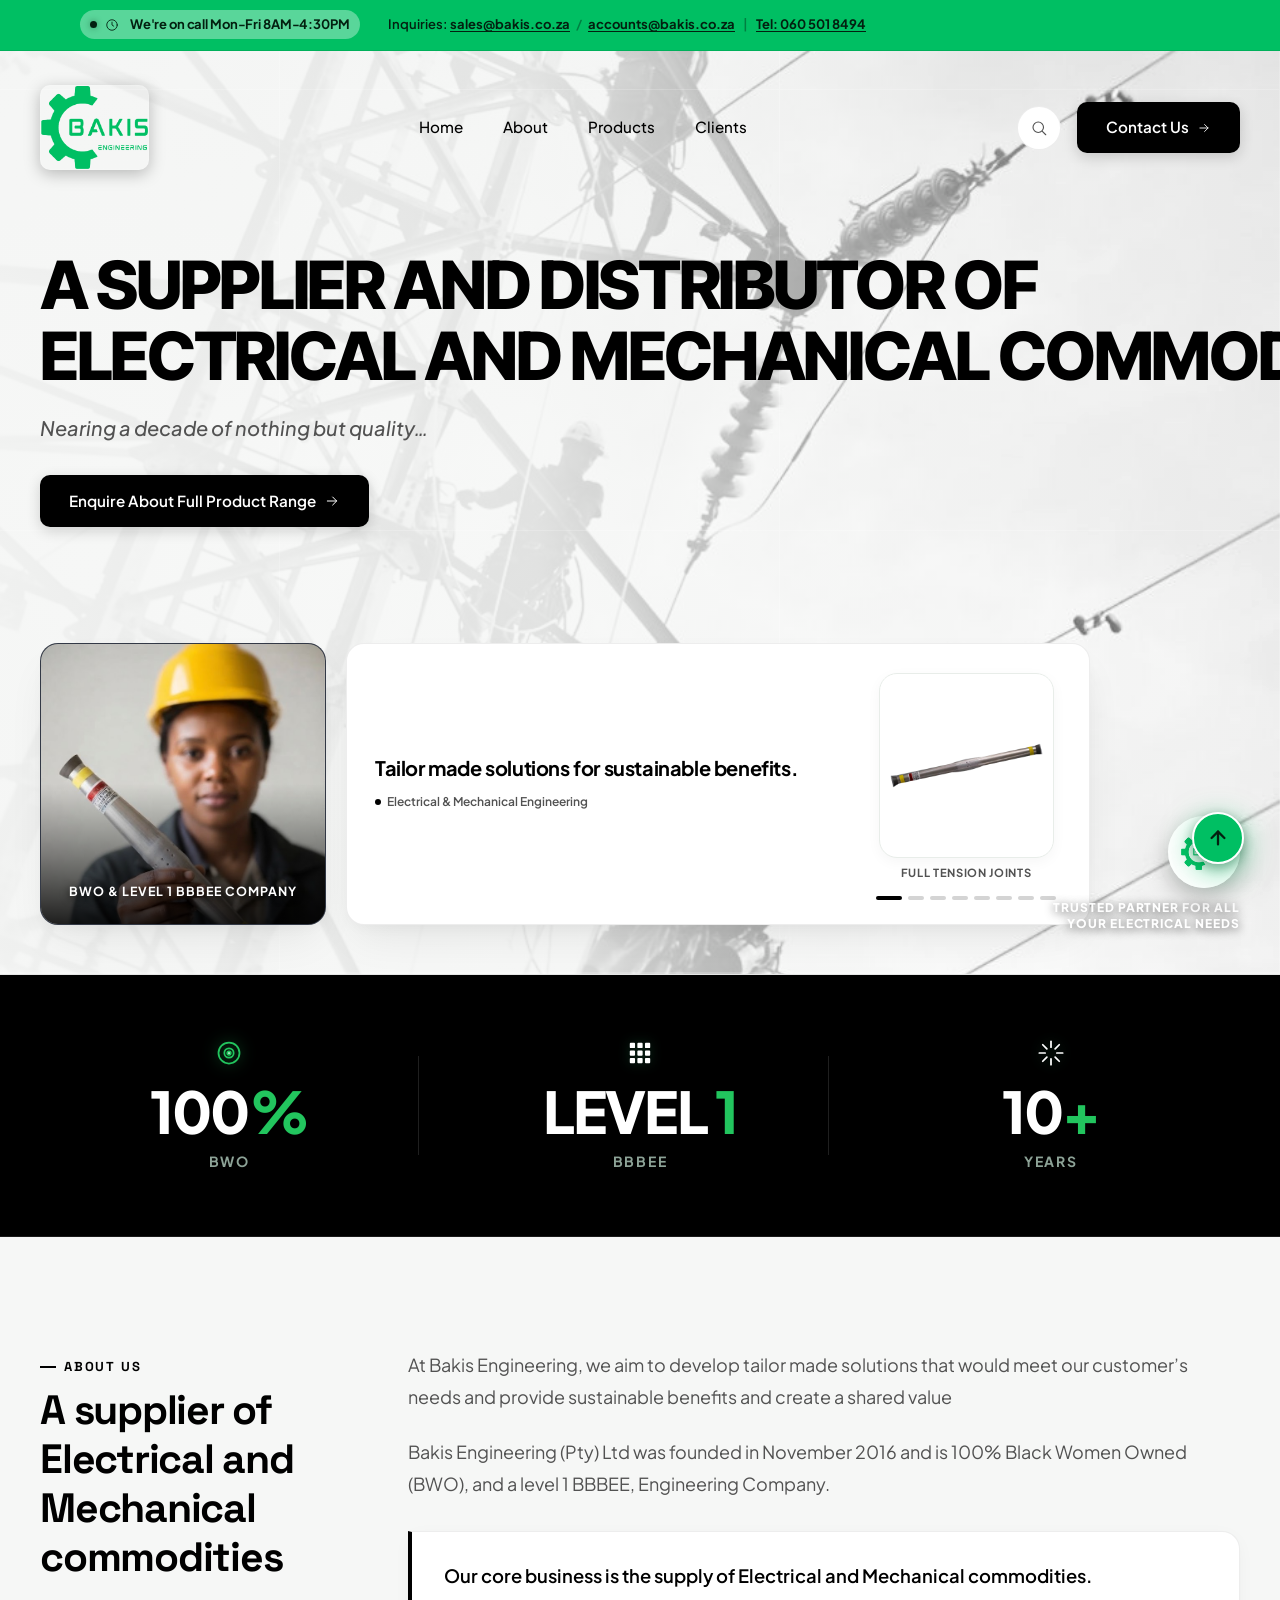
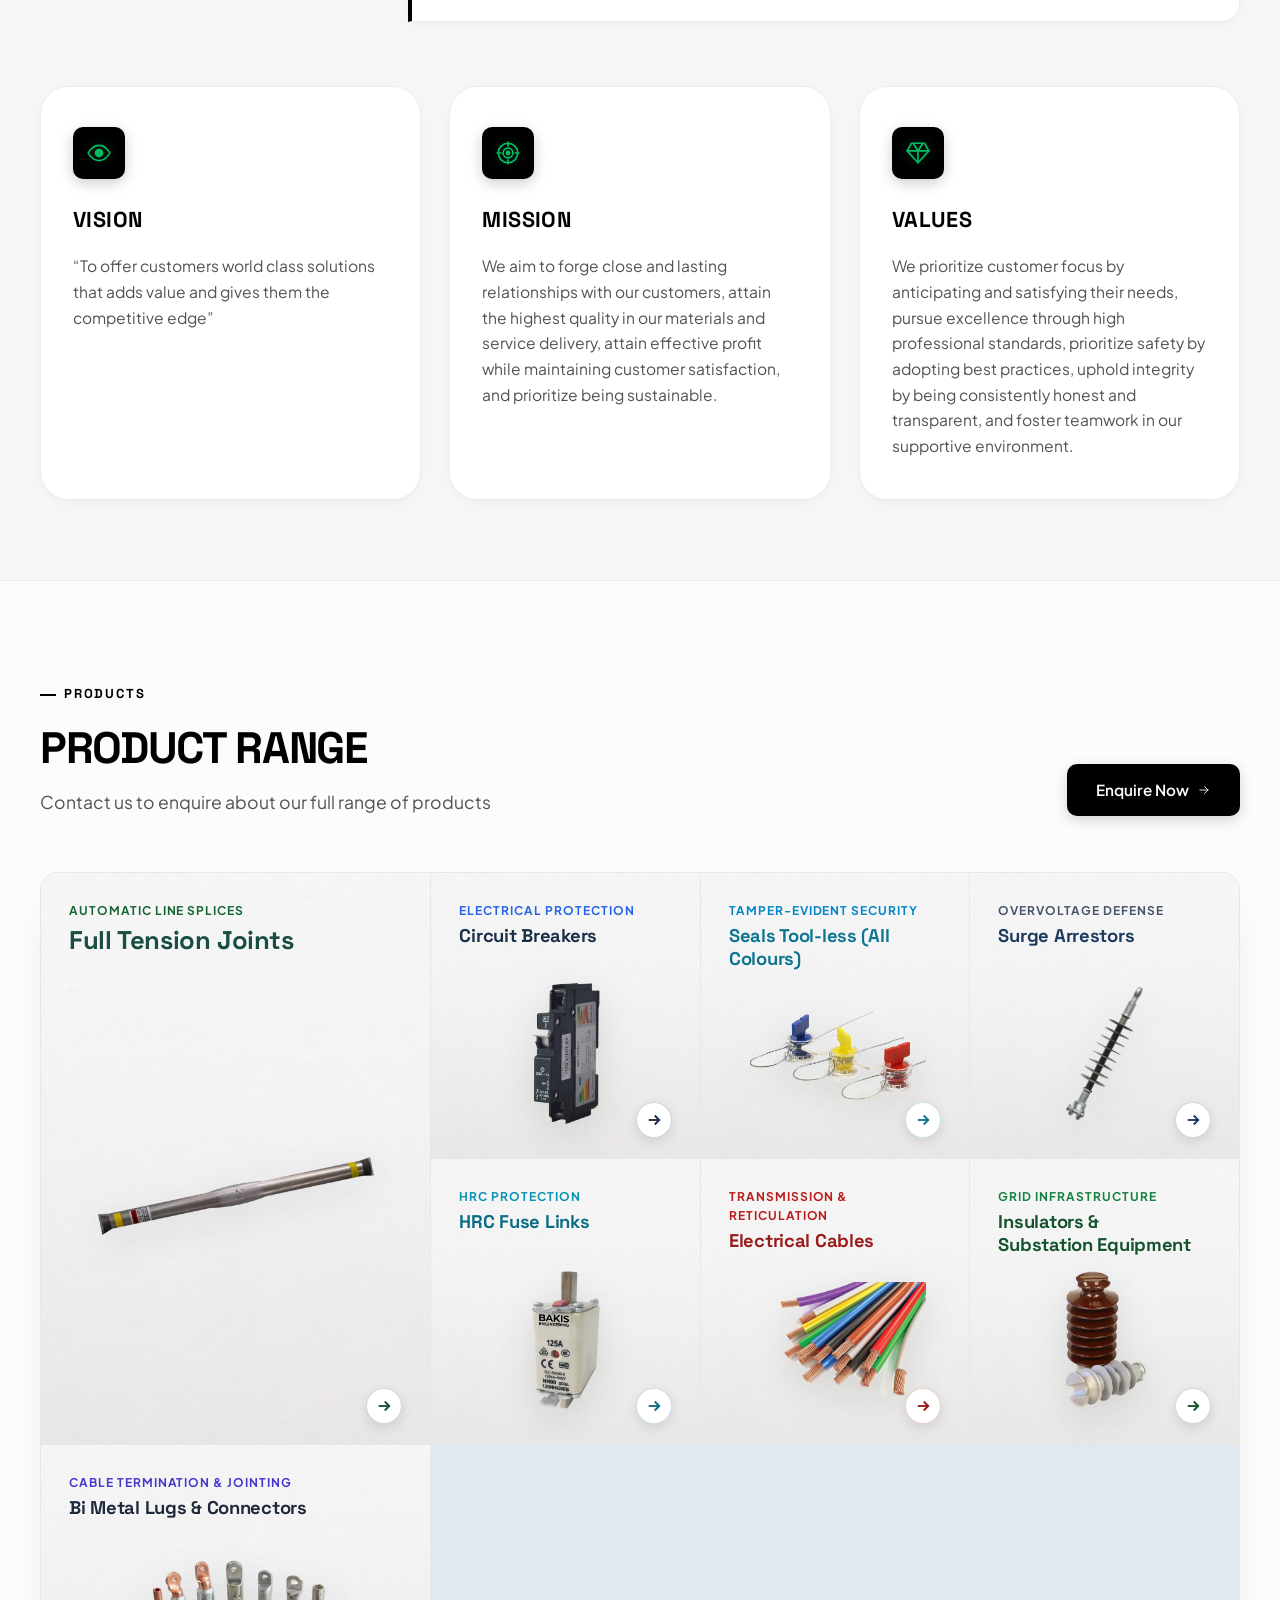
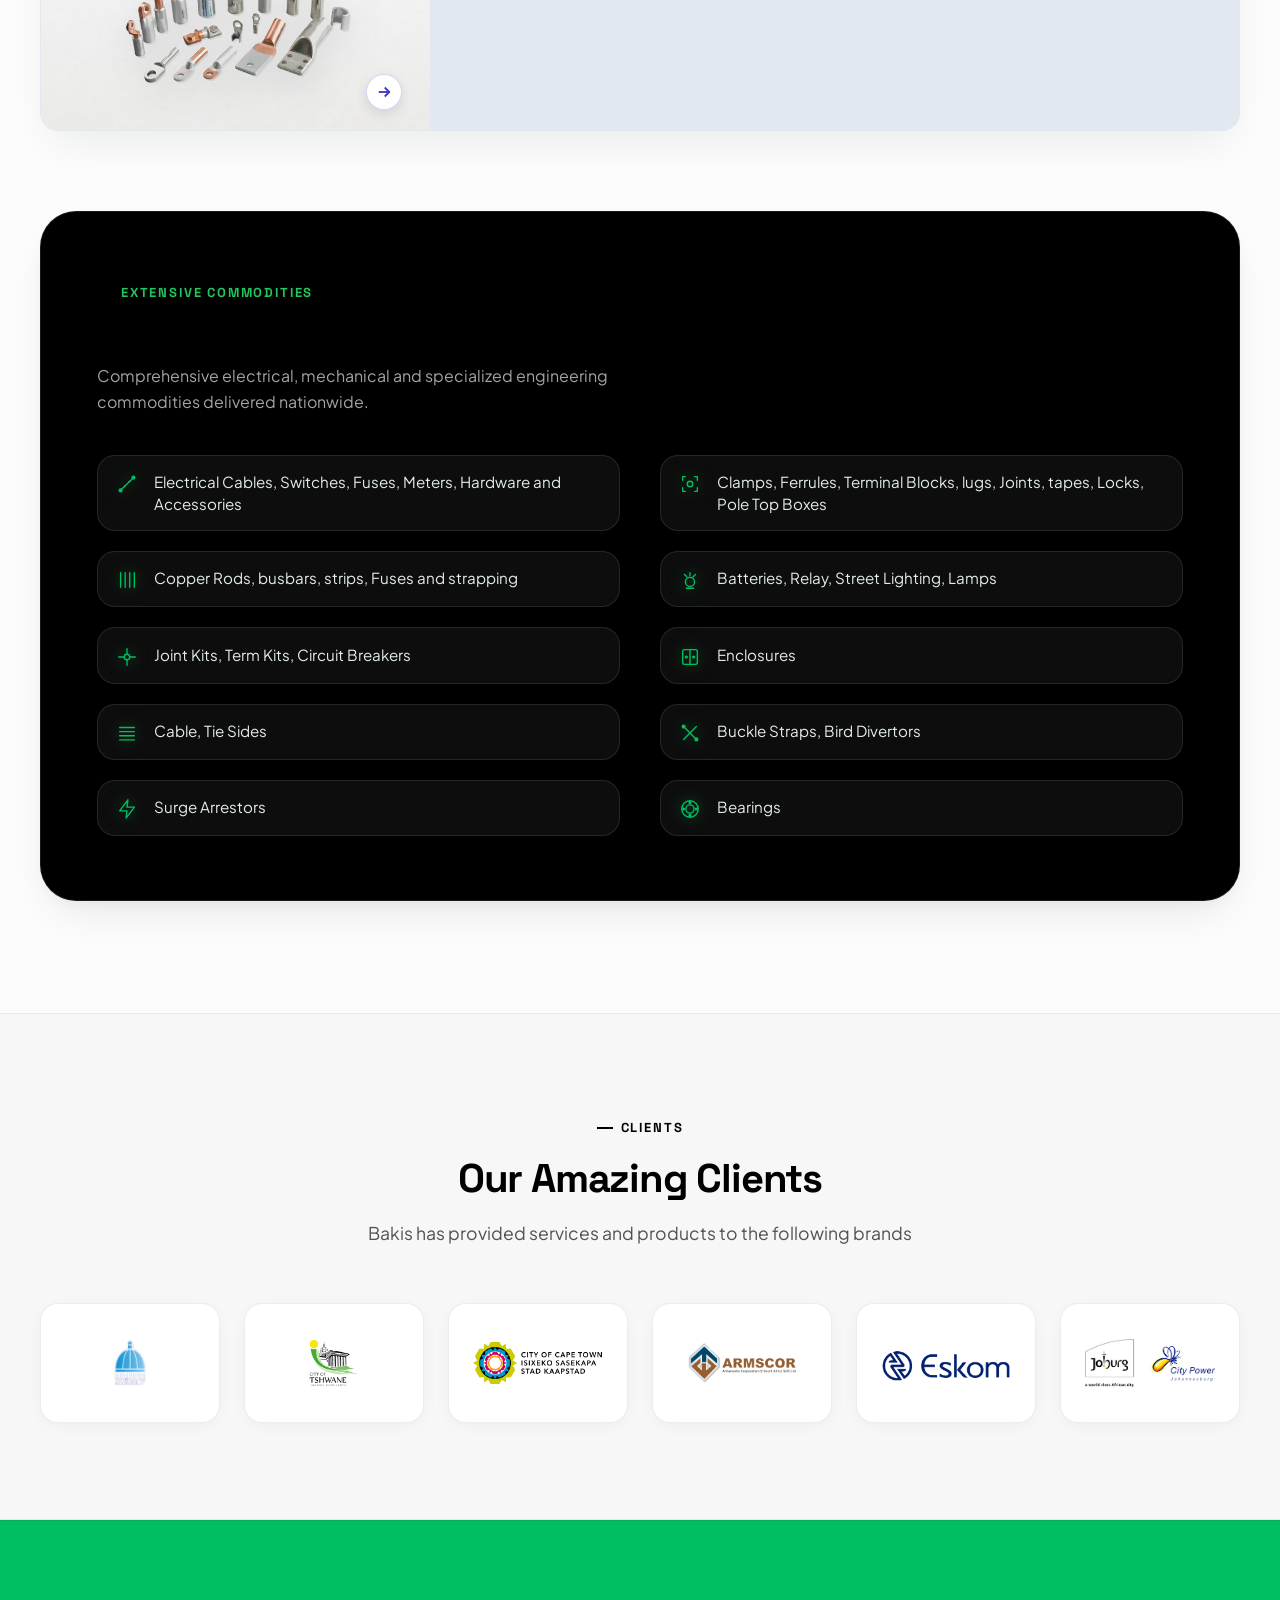
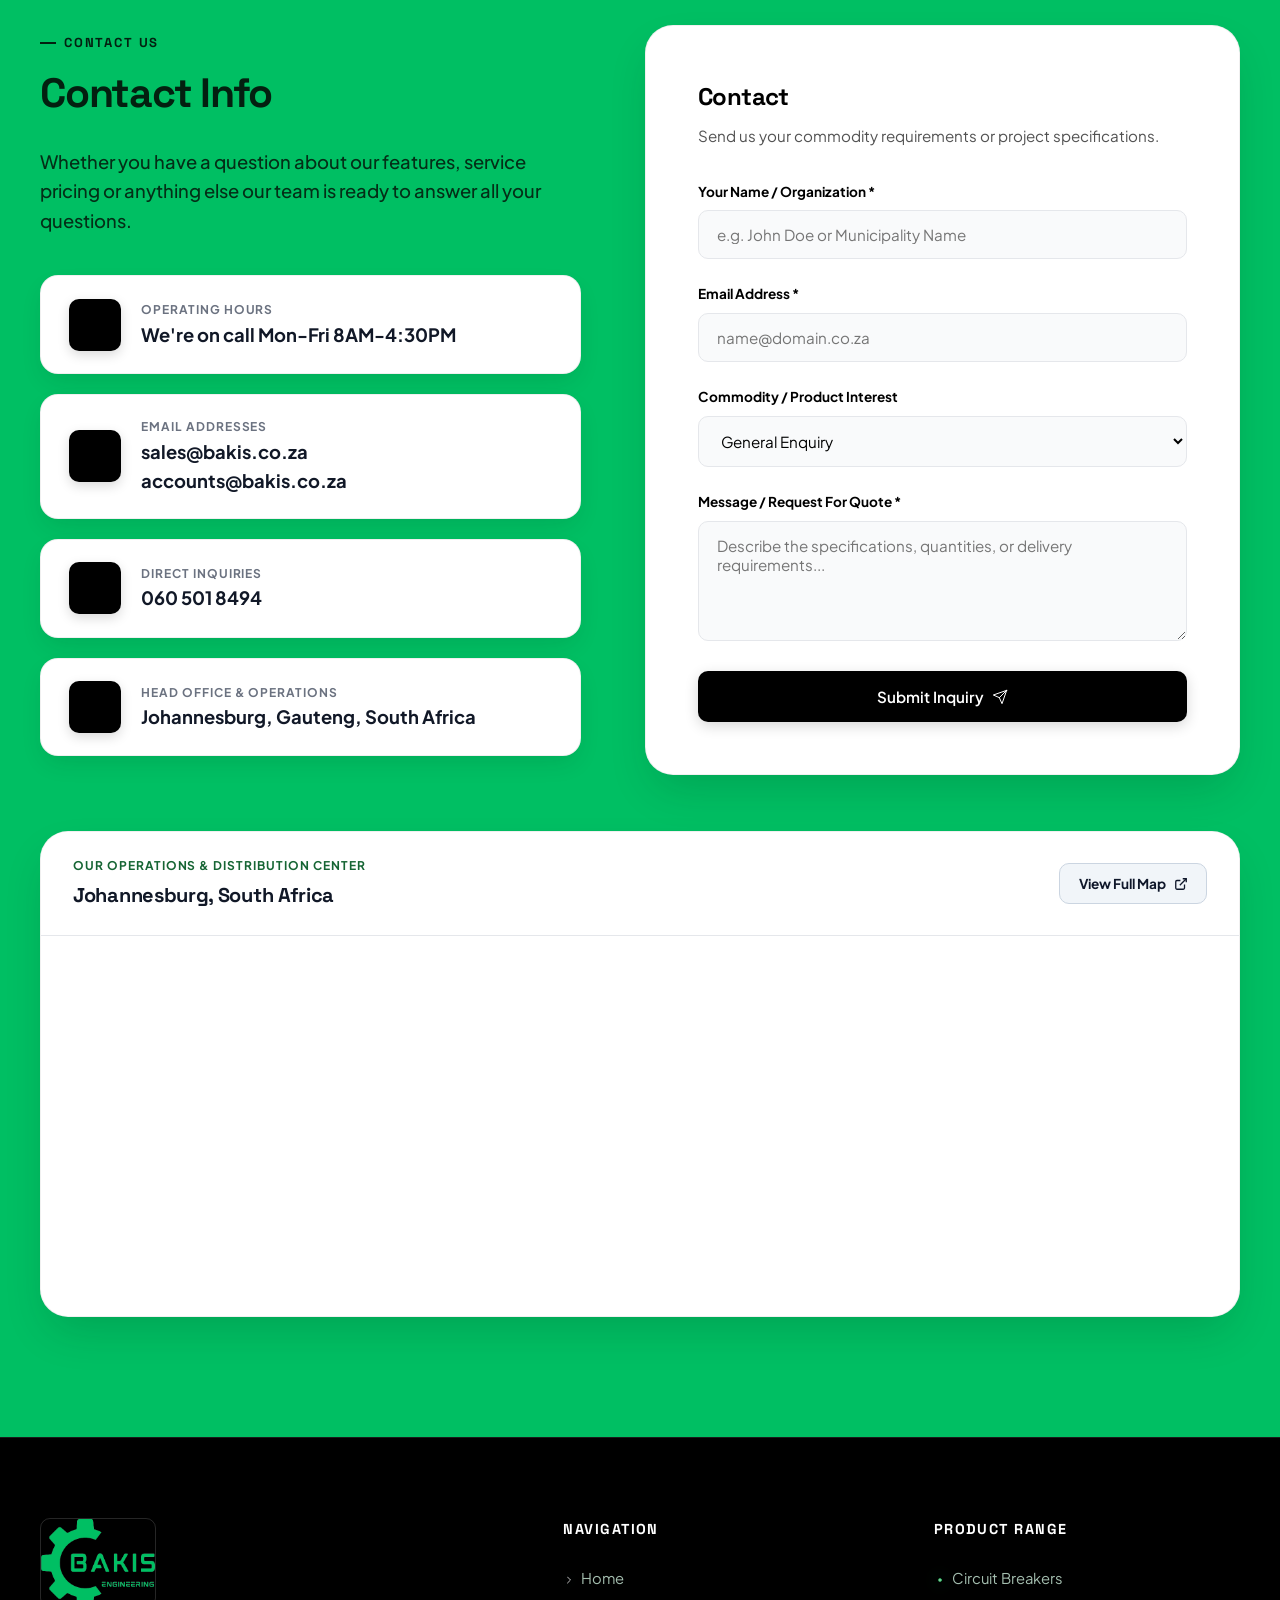
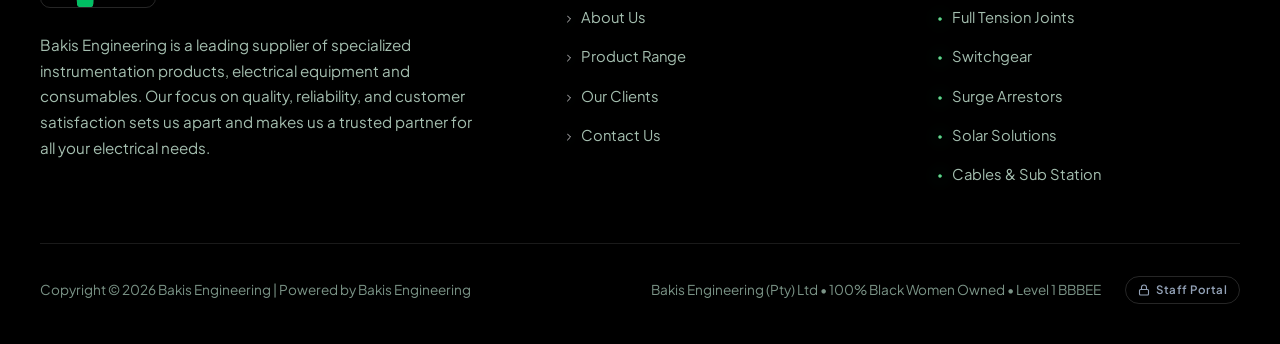
==== commit d9a18ab0: "Brand Logo Favicon (ALWAYS uses official Bakis logo across all devices, browsers, and tabs)" ====
--- a/index.html
+++ b/index.html
@@ -6,14 +6,16 @@
   <title>Home - Bakis Engineering</title>
   <meta name="description" content="A supplier of Electrical and Mechanical commodities. Bakis Engineering is a leading supplier of specialized instrumentation products, electrical equipment and consumables.">
   <!-- Brand Logo Favicon (ALWAYS uses official Bakis logo across all devices, browsers, and tabs) -->
-  <link rel="icon" type="image/png" sizes="32x32" href="favicon-32x32.png">
   <link rel="icon" type="image/x-icon" href="favicon.ico">
   <link rel="shortcut icon" href="favicon.ico">
-  <link rel="icon" type="image/png" sizes="192x192" href="apple-touch-icon.png">
-  <link rel="icon" type="image/png" sizes="512x512" href="apple-touch-icon.png">
+  <link rel="icon" type="image/png" sizes="16x16" href="favicon-16x16.png">
+  <link rel="icon" type="image/png" sizes="32x32" href="favicon-32x32.png">
+  <link rel="icon" type="image/png" sizes="48x48" href="favicon-48x48.png">
+  <link rel="icon" type="image/png" sizes="192x192" href="android-chrome-192x192.png">
+  <link rel="icon" type="image/png" sizes="512x512" href="android-chrome-512x512.png">
   <link rel="apple-touch-icon" sizes="180x180" href="apple-touch-icon.png">
   <link rel="apple-touch-icon-precomposed" href="apple-touch-icon.png">
-  <meta name="msapplication-TileImage" content="apple-touch-icon.png">
+  <meta name="msapplication-TileImage" content="android-chrome-192x192.png">
   <meta name="theme-color" content="#00bf63">
   <!-- Preload critical hero assets for instantaneous LCP -->
   <link rel="preload" as="image" href="assets/images/hero-transmission-linemen.jpg">
@@ -81,7 +83,6 @@
           <a href="#about">About</a>
           <a href="#products">Products</a>
           <a href="#clients">Clients</a>
-          <a href="#contact">Contact Us</a>
         </nav>
 
         <!-- Nav Actions -->
--- a/assets/css/style.css
+++ b/assets/css/style.css
@@ -1737,14 +1737,14 @@
   max-height: 52px;
   max-width: 100%;
   object-fit: contain;
-  filter: grayscale(100%);
-  opacity: 0.75;
-  transition: var(--transition);
+  filter: none;
+  opacity: 1;
+  transition: transform 0.25s cubic-bezier(0.16, 1, 0.3, 1), filter 0.25s ease;
 }
 
 .client-logo-card:hover img {
-  filter: grayscale(0%);
-  opacity: 1;
+  transform: scale(1.06);
+  filter: drop-shadow(0 4px 12px rgba(0, 0, 0, 0.08));
 }
 
 /* ===================================================
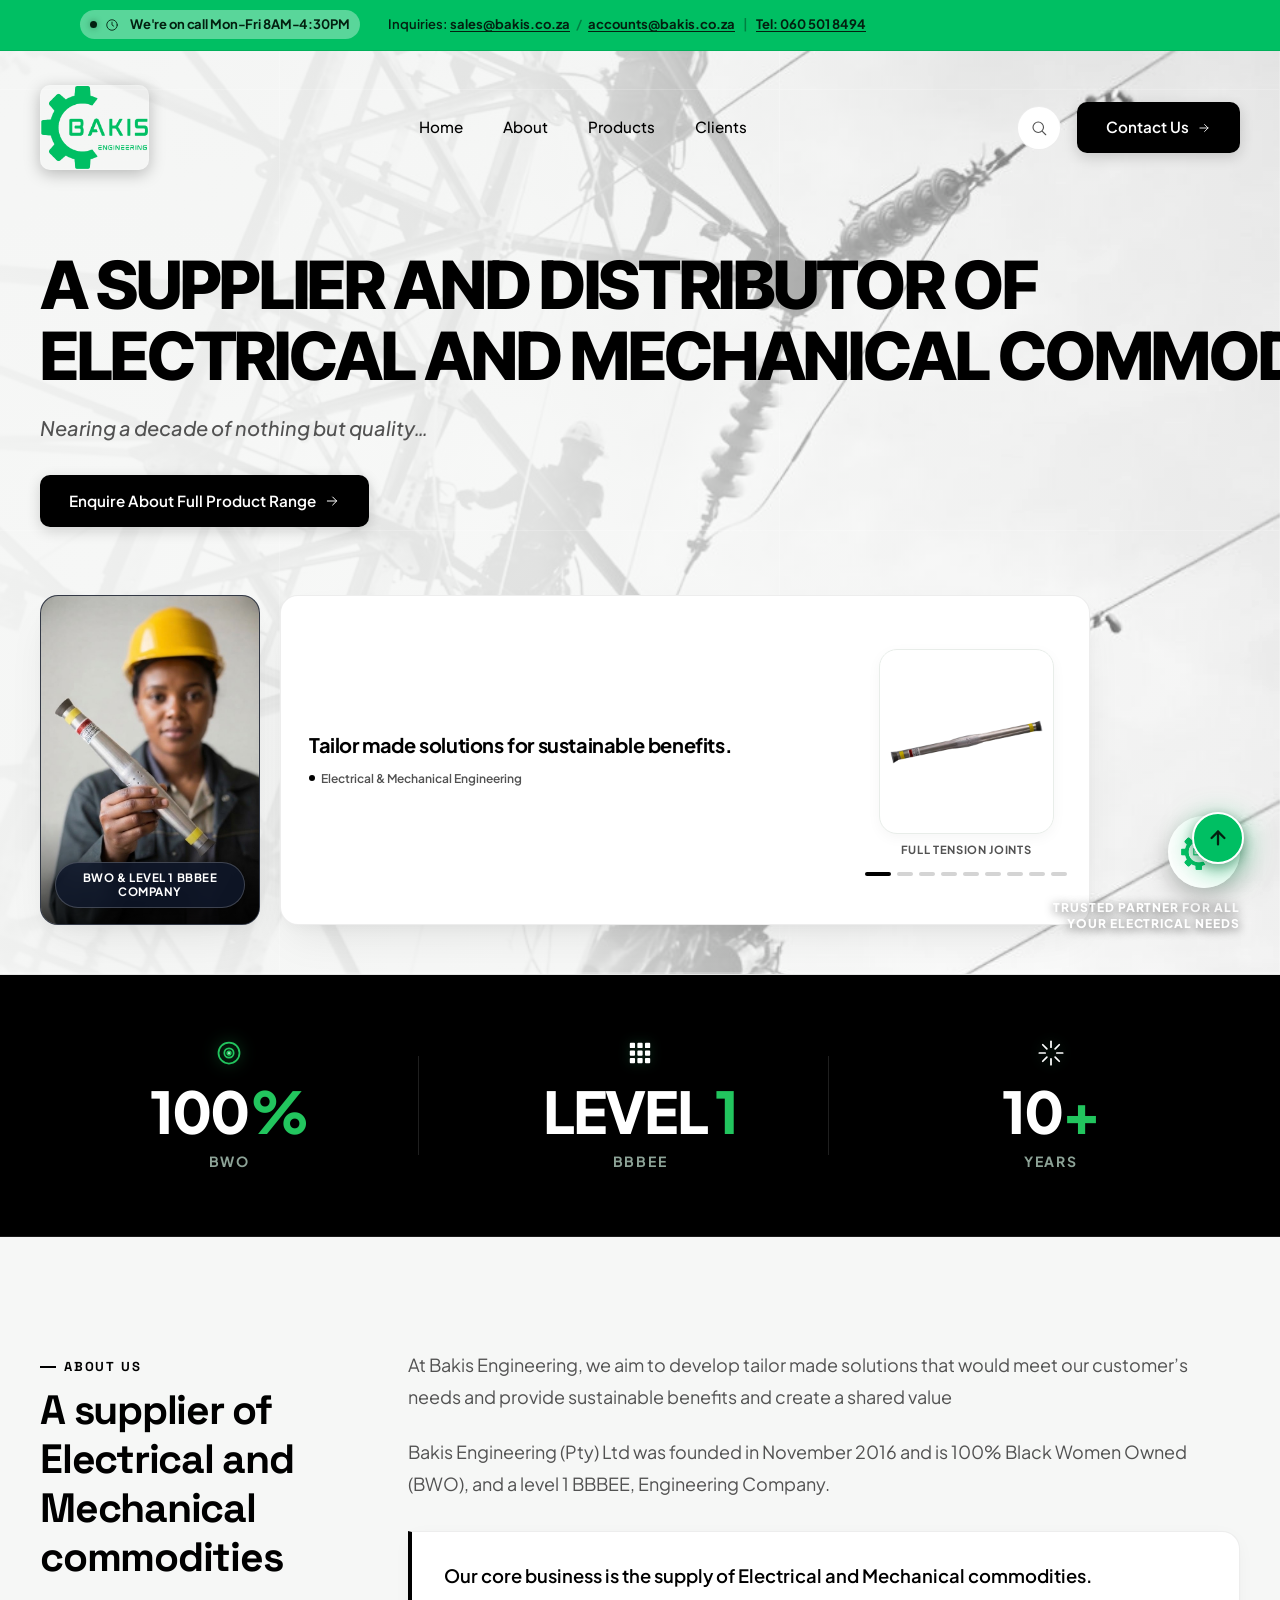
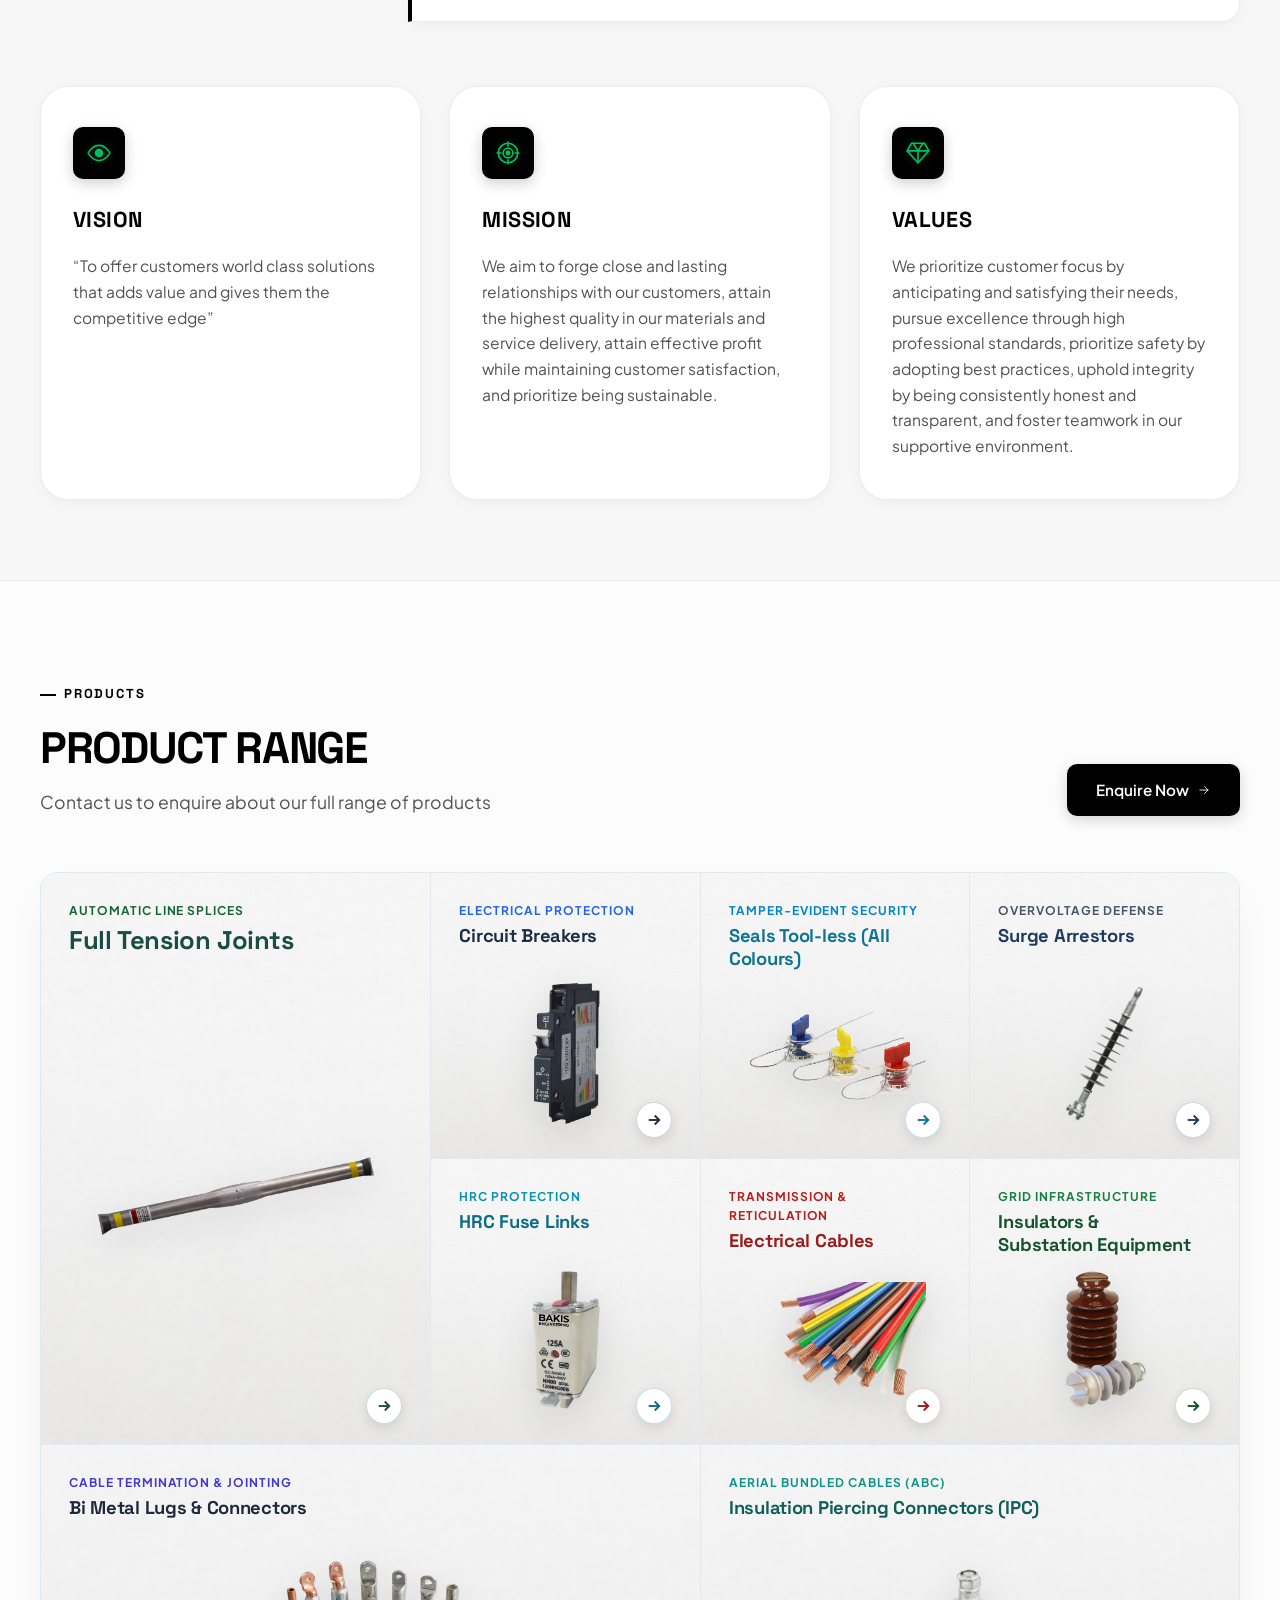
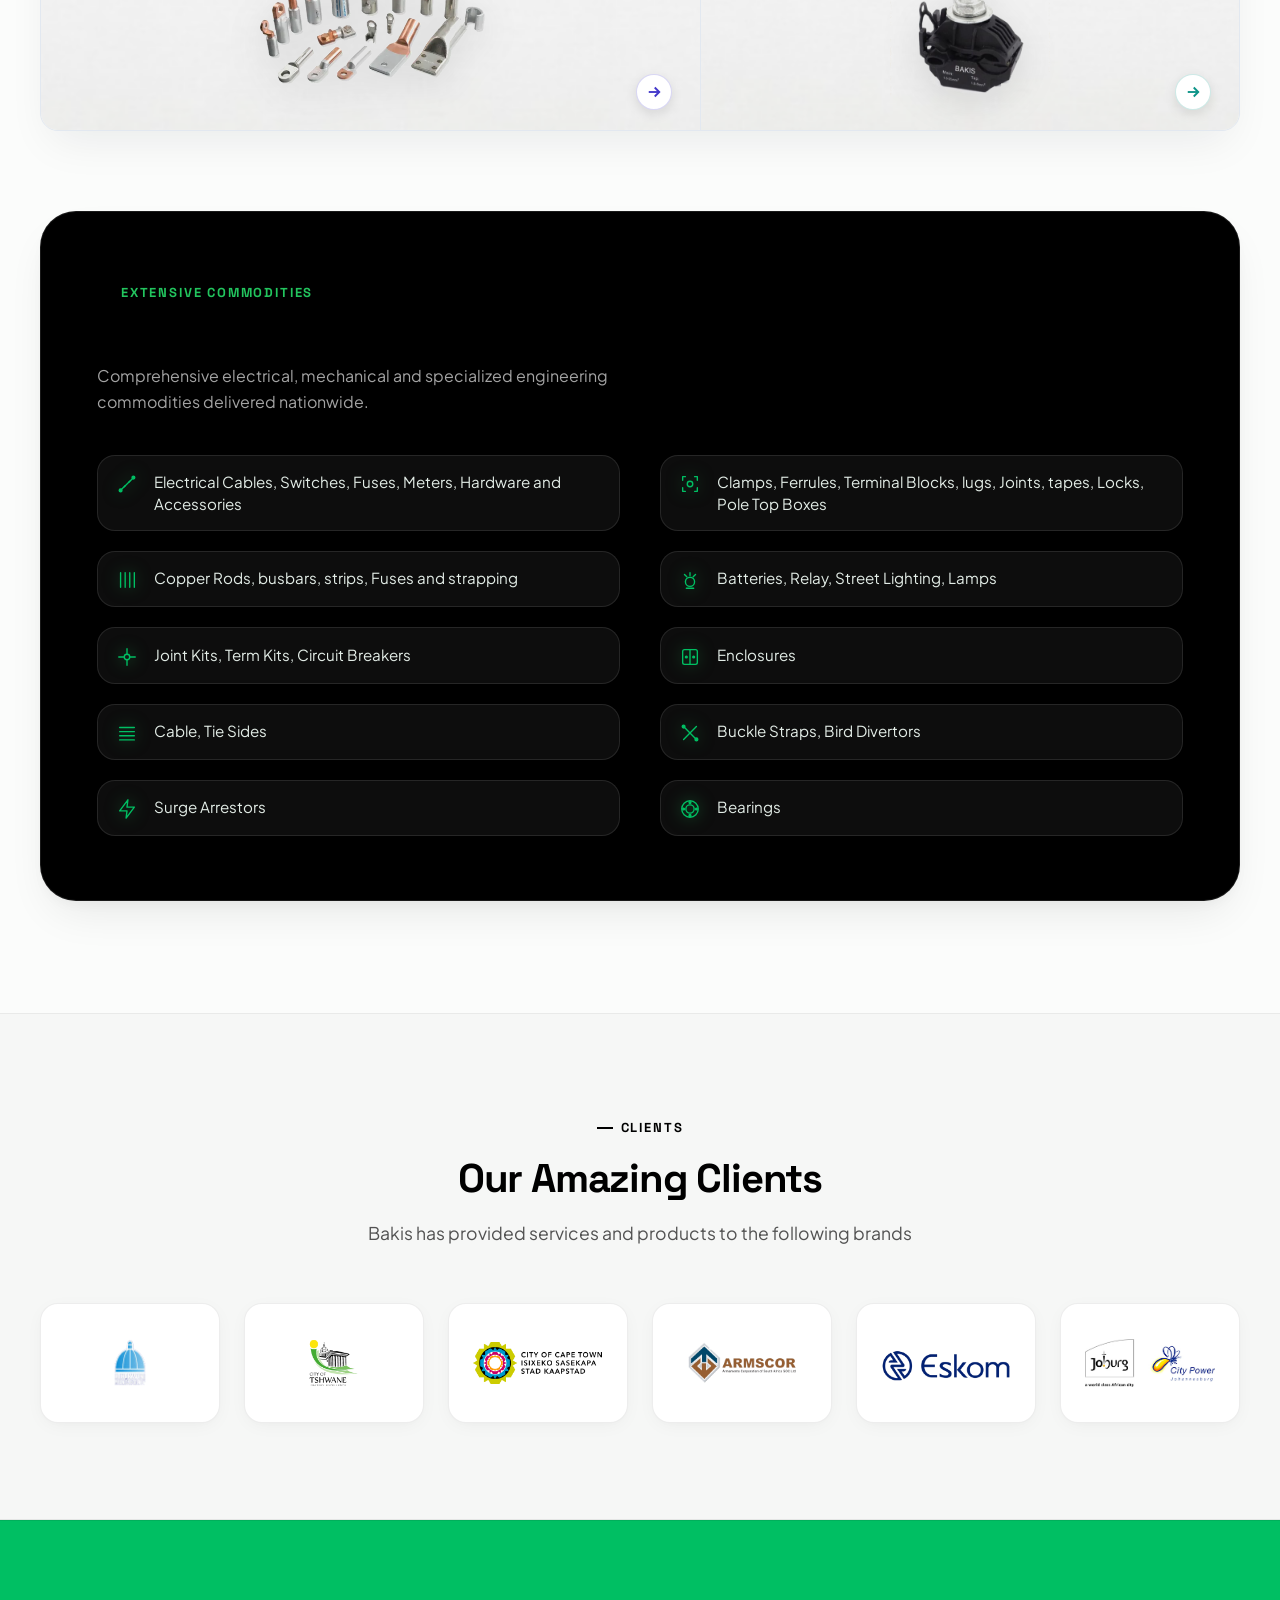
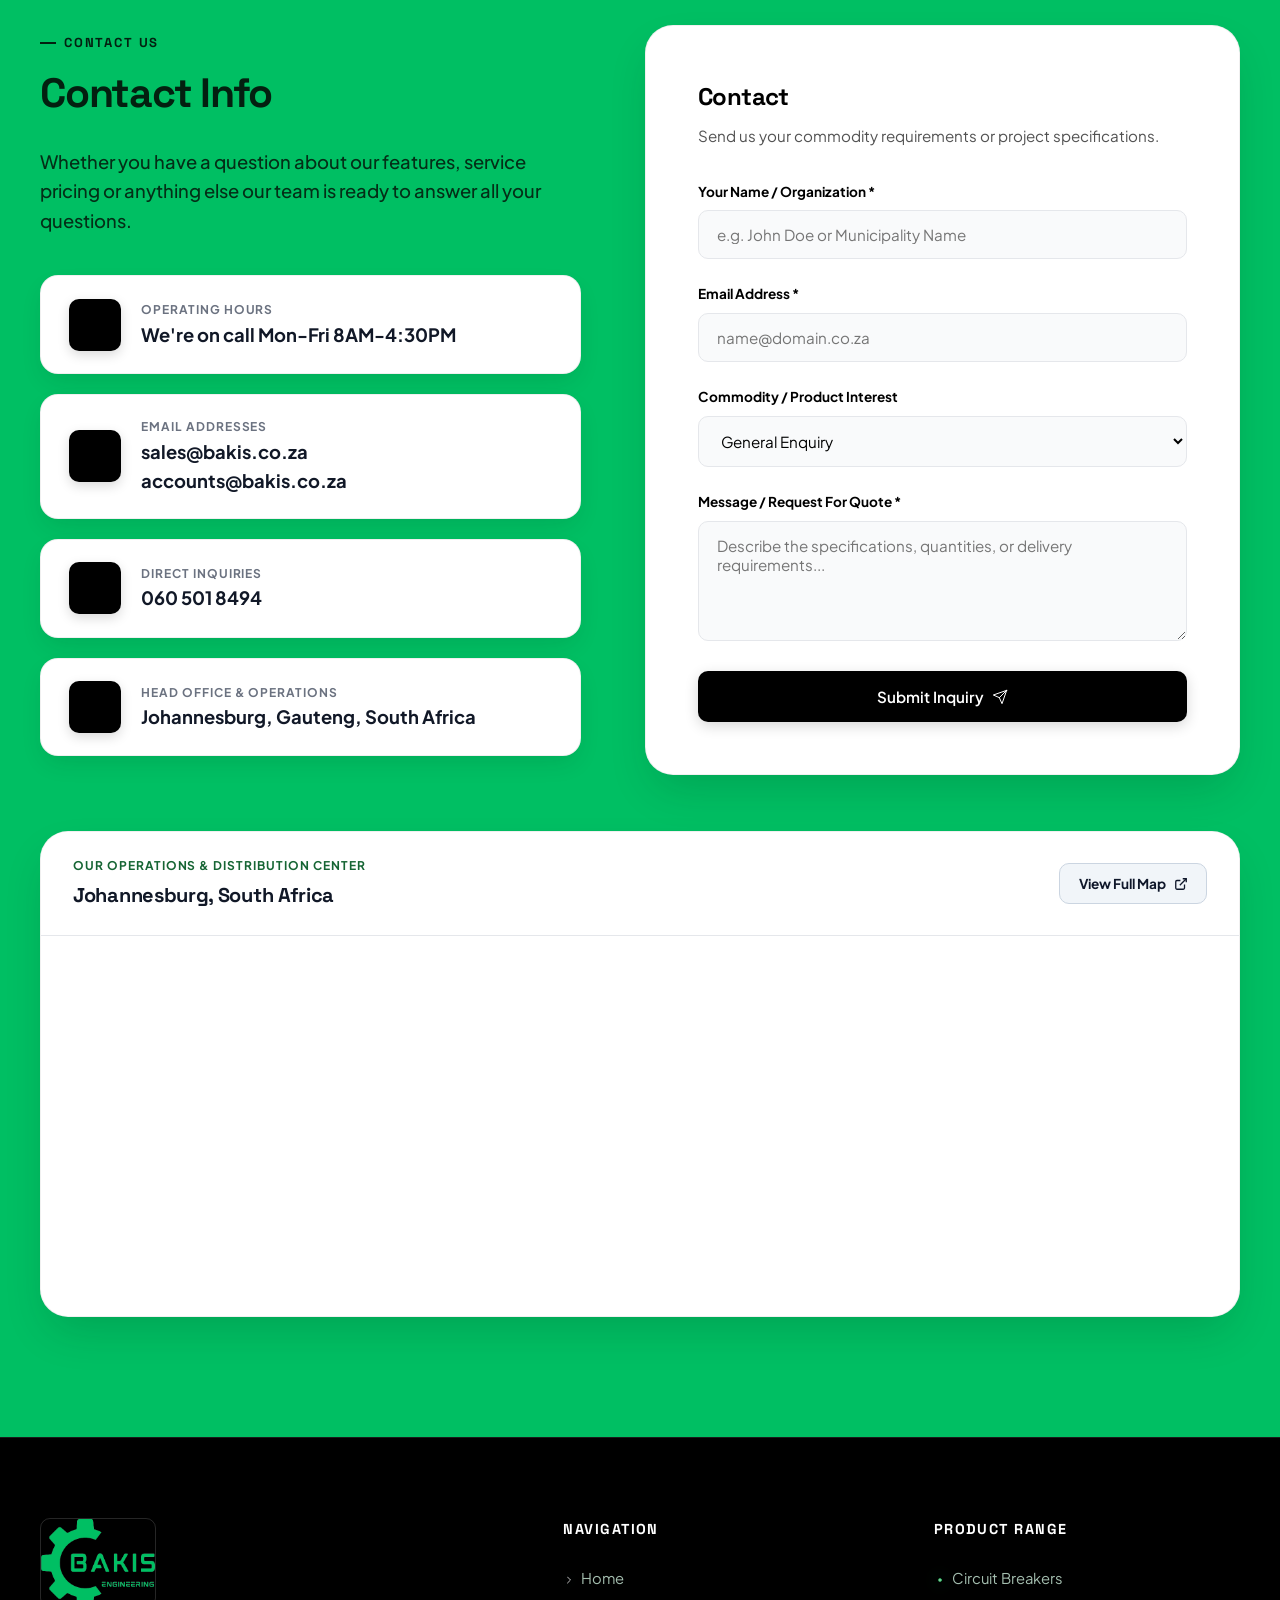
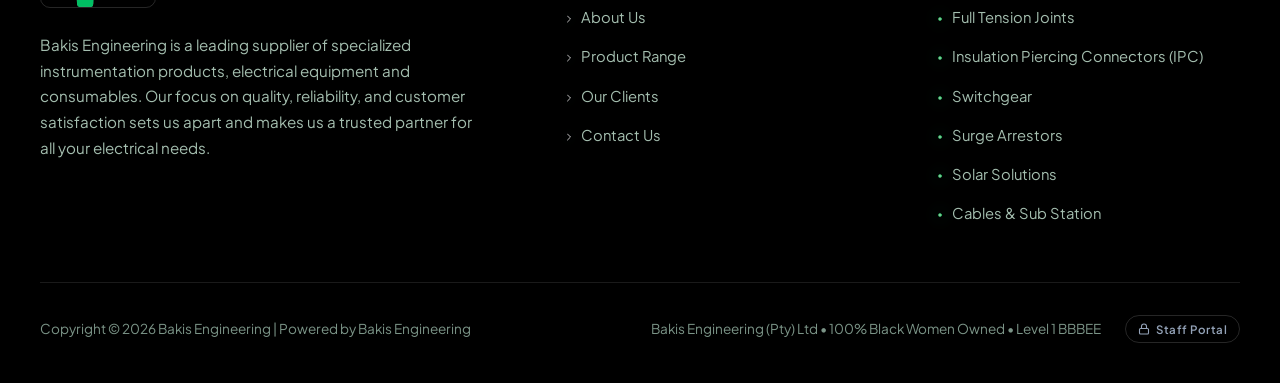
==== commit 630bb9fb: "Hero Image and missing product updated" ====
--- a/index.html
+++ b/index.html
@@ -265,8 +265,13 @@
                       <img src="assets/images/product-bimetal-lugs-connectors.png" alt="Bi Metal Lugs and Connectors" class="spotlight-avatar spotlight-product-thumb" width="180" height="200">
                       <div class="carousel-caption">Bi Metal Lugs &amp; Connectors</div>
                     </div>
+                    <!-- 9. Insulation Piercing Connectors (IPC) -->
+                    <div class="carousel-slide" data-index="8">
+                      <img src="assets/images/product-ipc-connector-trans.png" alt="Insulation Piercing Connectors (IPC)" class="spotlight-avatar spotlight-product-thumb" width="180" height="200">
+                      <div class="carousel-caption">Insulation Piercing Connectors</div>
+                    </div>
                   </div>
-                  <!-- Minimalist optical indicators for all 8 products -->
+                  <!-- Minimalist optical indicators for all 9 products -->
                   <div class="carousel-indicators" role="tablist" aria-label="Carousel navigation">
                     <button class="indicator active" aria-label="View Full Tension Joints" data-slide="0"></button>
                     <button class="indicator" aria-label="View Circuit Breakers" data-slide="1"></button>
@@ -276,6 +281,7 @@
                     <button class="indicator" aria-label="View Electrical Cables" data-slide="5"></button>
                     <button class="indicator" aria-label="View Insulators & Substation" data-slide="6"></button>
                     <button class="indicator" aria-label="View Bi Metal Lugs & Connectors" data-slide="7"></button>
+                    <button class="indicator" aria-label="View Insulation Piercing Connectors" data-slide="8"></button>
                   </div>
                 </div>
               </div>
@@ -530,8 +536,8 @@
             </div>
           </div>
 
-          <!-- 5. Fuse Links & Cutouts (Cerulean Teal Tile - Wide Row) -->
-          <div class="mosaic-product-tile tile-cerulean tile-span-medium" data-product="fuse-links" role="button" tabindex="0" aria-label="View details for Fuse Links">
+          <!-- 5. Fuse Links & Cutouts (Cerulean Teal Tile) -->
+          <div class="mosaic-product-tile tile-cerulean" data-product="fuse-links" role="button" tabindex="0" aria-label="View details for Fuse Links">
             <div class="mosaic-tile-top">
               <span class="mosaic-tile-category">HRC Protection</span>
               <h3 class="mosaic-tile-title">Fuse Links</h3>
@@ -549,8 +555,8 @@
             </div>
           </div>
 
-          <!-- 6. Cables (Crimson Terracotta Tile - Replicating bottom-right red accent block) -->
-          <div class="mosaic-product-tile tile-crimson tile-span-medium" data-product="cables" role="button" tabindex="0" aria-label="View details for Cables">
+          <!-- 6. Cables (Crimson Terracotta Tile) -->
+          <div class="mosaic-product-tile tile-crimson" data-product="cables" role="button" tabindex="0" aria-label="View details for Cables">
             <div class="mosaic-tile-top">
               <span class="mosaic-tile-category">Transmission &amp; Reticulation</span>
               <h3 class="mosaic-tile-title">Cables</h3>
@@ -587,8 +593,8 @@
             </div>
           </div>
 
-          <!-- 8. Bi Metal Lugs and Connectors (Deep Indigo / Slate Bronze Tile) -->
-          <div class="mosaic-product-tile tile-indigo" data-product="bimetal-lugs" role="button" tabindex="0" aria-label="View details for Bi Metal Lugs and Connectors">
+          <!-- 8. Bi Metal Lugs and Connectors (Deep Indigo Tile - Wide Bottom Card) -->
+          <div class="mosaic-product-tile tile-indigo tile-span-medium" data-product="bimetal-lugs" role="button" tabindex="0" aria-label="View details for Bi Metal Lugs and Connectors">
             <div class="mosaic-tile-top">
               <span class="mosaic-tile-category">Cable Termination &amp; Jointing</span>
               <h3 class="mosaic-tile-title">Bi Metal Lugs &amp; Connectors</h3>
@@ -598,6 +604,25 @@
             </div>
             <div class="mosaic-tile-action">
               <span class="mosaic-btn-circle" aria-label="Enquire Bi Metal Lugs and Connectors">
+                <svg width="18" height="18" viewBox="0 0 24 24" fill="none" stroke="currentColor" stroke-width="2.5">
+                  <line x1="5" y1="12" x2="19" y2="12"></line>
+                  <polyline points="13 6 19 12 13 18"></polyline>
+                </svg>
+              </span>
+            </div>
+          </div>
+
+          <!-- 9. Insulation Piercing Connectors (IPC) (Deep Pine Teal Tile - Wide Bottom Card) -->
+          <div class="mosaic-product-tile tile-teal tile-span-medium" data-product="ipc-connectors" role="button" tabindex="0" aria-label="View details for Insulation Piercing Connectors (IPC)">
+            <div class="mosaic-tile-top">
+              <span class="mosaic-tile-category">Aerial Bundled Cables (ABC)</span>
+              <h3 class="mosaic-tile-title">Insulation Piercing Connectors (IPC)</h3>
+            </div>
+            <div class="mosaic-tile-media">
+              <img src="assets/images/product-ipc-connector-trans.png" alt="Insulation Piercing Connectors (IPC)" loading="lazy">
+            </div>
+            <div class="mosaic-tile-action">
+              <span class="mosaic-btn-circle" aria-label="Enquire Insulation Piercing Connectors">
                 <svg width="18" height="18" viewBox="0 0 24 24" fill="none" stroke="currentColor" stroke-width="2.5">
                   <line x1="5" y1="12" x2="19" y2="12"></line>
                   <polyline points="13 6 19 12 13 18"></polyline>
@@ -859,9 +884,12 @@
             <form id="contactForm" action="https://formsubmit.co/tsoanelomodise@gmail.com" method="POST">
               <!-- FormSubmit.co Configuration -->
               <input type="hidden" name="_cc" value="krubashni@bakis.co.za">
-              <input type="hidden" name="_subject" value="New Inquiry / RFQ - Bakis Engineering Website">
+              <input type="hidden" name="_subject" id="formSubjectHidden" value="New Inquiry / RFQ - Bakis Engineering Website">
               <input type="hidden" name="_template" value="table">
               <input type="hidden" name="_captcha" value="false">
+              <!-- FormSubmit Explicit Product and Commodity tracking fields -->
+              <input type="hidden" name="Commodity" id="formCommodityHidden" value="General Enquiry">
+              <input type="hidden" name="product_interest" id="formProductInterestHidden" value="General Enquiry">
 
               <div class="form-group">
                 <label for="contactName">Your Name / Organization *</label>
@@ -875,16 +903,17 @@
 
               <div class="form-group">
                 <label for="contactProduct">Commodity / Product Interest</label>
-                <select id="contactProduct" name="product_interest" class="form-control">
+                <select id="contactProduct" name="Product" class="form-control">
                   <option value="General Enquiry">General Enquiry</option>
+                  <option value="Circuit Breakers">Circuit Breakers (All Ranges)</option>
+                  <option value="Bi Metal Lugs & Connectors">Bi Metal Lugs &amp; Connectors</option>
+                  <option value="Insulation Piercing Connectors (IPC)">Insulation Piercing Connectors (IPC - All Sizes)</option>
                   <option value="Full Tension Joints">Full Tension Joints (Automatic Line Splices)</option>
-                  <option value="Circuit Breakers">Circuit Breakers</option>
                   <option value="Seals Tool-less">Seals Tool-less (All Colours)</option>
-                  <option value="Surge Arrestors">Surge Arrestors</option>
+                  <option value="Surge Arrestors">Surge Arrestors (Distribution &amp; Substation)</option>
                   <option value="Fuse Links">HRC Fuse Links</option>
-                  <option value="Cables">Electrical Cables</option>
+                  <option value="Cables">Electrical Cables (Copper &amp; Aluminium)</option>
                   <option value="Insulators & Substation">Insulators &amp; Substation Equipment</option>
-                  <option value="Bi Metal Lugs & Connectors">Bi Metal Lugs &amp; Connectors</option>
                   <option value="Solar Solutions">Solar Solutions</option>
                   <option value="Other Commodities">Other Electrical / Mechanical Commodities</option>
                 </select>
@@ -989,6 +1018,7 @@
           <ul class="footer-links">
             <li><a href="#products"><svg class="bk-icon bk-icon-dark accent" width="12" height="12" viewBox="0 0 24 24" fill="none" stroke="currentColor" stroke-width="2" style="margin-right: 6px;"><circle cx="12" cy="12" r="3" fill="currentColor"></circle></svg>Circuit Breakers</a></li>
             <li><a href="#products"><svg class="bk-icon bk-icon-dark accent" width="12" height="12" viewBox="0 0 24 24" fill="none" stroke="currentColor" stroke-width="2" style="margin-right: 6px;"><circle cx="12" cy="12" r="3" fill="currentColor"></circle></svg>Full Tension Joints</a></li>
+            <li><a href="#products"><svg class="bk-icon bk-icon-dark accent" width="12" height="12" viewBox="0 0 24 24" fill="none" stroke="currentColor" stroke-width="2" style="margin-right: 6px;"><circle cx="12" cy="12" r="3" fill="currentColor"></circle></svg>Insulation Piercing Connectors (IPC)</a></li>
             <li><a href="#products"><svg class="bk-icon bk-icon-dark accent" width="12" height="12" viewBox="0 0 24 24" fill="none" stroke="currentColor" stroke-width="2" style="margin-right: 6px;"><circle cx="12" cy="12" r="3" fill="currentColor"></circle></svg>Switchgear</a></li>
             <li><a href="#products"><svg class="bk-icon bk-icon-dark accent" width="12" height="12" viewBox="0 0 24 24" fill="none" stroke="currentColor" stroke-width="2" style="margin-right: 6px;"><circle cx="12" cy="12" r="3" fill="currentColor"></circle></svg>Surge Arrestors</a></li>
             <li><a href="#products"><svg class="bk-icon bk-icon-dark accent" width="12" height="12" viewBox="0 0 24 24" fill="none" stroke="currentColor" stroke-width="2" style="margin-right: 6px;"><circle cx="12" cy="12" r="3" fill="currentColor"></circle></svg>Solar Solutions</a></li>
@@ -1177,6 +1207,13 @@
           </svg>
           Mobile Access
         </button>
+        <button type="button" class="admin-nav-btn" id="tabEnquiries">
+          <svg width="15" height="15" viewBox="0 0 24 24" fill="none" stroke="currentColor" stroke-width="2">
+            <path d="M4 4h16c1.1 0 2 .9 2 2v12c0 1.1-.9 2-2 2H4c-1.1 0-2-.9-2-2V6c0-1.1.9-2 2-2z"></path>
+            <polyline points="22,6 12,13 2,6"></polyline>
+          </svg>
+          Customer Enquiries (<span id="adminEnquiriesCount">0</span>)
+        </button>
       </div>
 
       <div class="admin-modal-body">
@@ -1380,6 +1417,50 @@
             </div>
           </div>
         </div>
+
+        <!-- View 4: Customer Inquiries & Leads Vault -->
+        <div class="admin-tab-pane" id="paneEnquiries">
+          <div class="admin-catalog-toolbar">
+            <div class="admin-search-wrap">
+              <svg width="16" height="16" viewBox="0 0 24 24" fill="none" stroke="currentColor" stroke-width="2">
+                <circle cx="11" cy="11" r="8"></circle>
+                <line x1="21" y1="21" x2="16.65" y2="16.65"></line>
+              </svg>
+              <input type="text" id="adminEnquiriesSearchInput" placeholder="Filter enquiries by customer name, email, or product...">
+            </div>
+            <div style="display: flex; gap: 0.5rem; flex-wrap: wrap;">
+              <button type="button" class="btn-admin-secondary" id="btnExportEnquiries" title="Export as CSV spreadsheet">
+                <svg width="14" height="14" viewBox="0 0 24 24" fill="none" stroke="currentColor" stroke-width="2">
+                  <path d="M21 15v4a2 2 0 0 1-2 2H5a2 2 0 0 1-2-2v-4"></path>
+                  <polyline points="7 10 12 15 17 10"></polyline>
+                  <line x1="12" y1="15" x2="12" y2="3"></line>
+                </svg>
+                <span>Export CSV</span>
+              </button>
+              <button type="button" class="btn-admin-reset" id="btnClearEnquiries" title="Clear all saved enquiries">
+                <span>Clear All</span>
+              </button>
+            </div>
+          </div>
+
+          <div class="admin-table-container">
+            <table class="admin-table">
+              <thead>
+                <tr>
+                  <th style="min-width: 140px;">Date &amp; Time</th>
+                  <th>Customer / Org</th>
+                  <th>Email Contact</th>
+                  <th>Product / Commodity</th>
+                  <th>Message / Specs</th>
+                  <th style="text-align: right;">Action</th>
+                </tr>
+              </thead>
+              <tbody id="adminEnquiriesTableBody">
+                <!-- Dynamically populated via JS -->
+              </tbody>
+            </table>
+          </div>
+        </div>
       </div>
     </div>
   </div>
--- a/assets/css/style.css
+++ b/assets/css/style.css
@@ -684,7 +684,7 @@
   display: flex;
   flex-direction: column;
   justify-content: space-between;
-  min-width: 200px;
+  min-width: 235px;
   position: relative;
   overflow: hidden;
   border-radius: var(--radius-md);
@@ -700,6 +700,12 @@
 
 .hero-metric-dark-box.has-executive-media {
   background: #111827;
+  width: 220px;
+  min-width: 200px;
+  max-width: 240px;
+  aspect-ratio: 300 / 449;
+  height: auto;
+  padding: 1rem 0.85rem;
 }
 
 .hero-metric-dark-box .dark-box-bg-image {
@@ -715,13 +721,13 @@
   width: 100%;
   height: 100%;
   object-fit: cover;
-  object-position: center 15%;
+  object-position: center center;
   filter: none;
   transition: transform 0.35s ease;
 }
 
 .hero-metric-dark-box:hover .dark-box-bg-image img {
-  transform: scale(1.04);
+  transform: scale(1.02);
   filter: none;
 }
 
@@ -731,9 +737,9 @@
   background: linear-gradient(
     180deg,
     rgba(0, 0, 0, 0) 0%,
-    rgba(0, 0, 0, 0) 50%,
-    rgba(0, 0, 0, 0.4) 75%,
-    rgba(0, 0, 0, 0.85) 100%
+    rgba(0, 0, 0, 0) 68%,
+    rgba(0, 0, 0, 0.3) 84%,
+    rgba(0, 0, 0, 0.75) 100%
   );
   z-index: 2;
 }
@@ -748,14 +754,20 @@
 }
 
 .hero-metric-dark-box .caption {
-  font-size: 0.78rem;
+  font-size: 0.72rem;
   font-weight: 700;
   text-transform: uppercase;
-  letter-spacing: 0.08em;
-  line-height: 1.3;
+  letter-spacing: 0.05em;
+  line-height: 1.25;
   color: #ffffff;
   text-align: center;
-  text-shadow: 0 2px 8px rgba(0, 0, 0, 0.9);
+  background: rgba(15, 23, 42, 0.85);
+  backdrop-filter: blur(8px);
+  -webkit-backdrop-filter: blur(8px);
+  padding: 0.45rem 0.65rem;
+  border-radius: 9999px;
+  border: 1px solid rgba(255, 255, 255, 0.2);
+  box-shadow: 0 4px 14px rgba(0, 0, 0, 0.5);
 }
 
 /* Warm Spotlight Card (Clean White Floating Container) */
@@ -1319,7 +1331,7 @@
 }
 
 .mosaic-product-tile.tile-span-medium {
-  grid-column: span 1;
+  grid-column: span 2;
 }
 
 /* Base card background with attached white texture */
@@ -1331,7 +1343,8 @@
 .tile-cerulean,
 .tile-crimson,
 .tile-forest,
-.tile-indigo {
+.tile-indigo,
+.tile-teal {
   background-color: #f8fafc;
   background-image: url('../images/product-card-bg-white.png');
   background-size: cover;
@@ -1496,6 +1509,21 @@
   color: #4338ca;
 }
 
+/* 9. Insulation Piercing Connectors (IPC) / Deep Pine Teal */
+.tile-teal .mosaic-tile-title,
+[data-product="ipc-connectors"] .mosaic-tile-title {
+  color: #115e59;
+}
+.tile-teal .mosaic-tile-category,
+[data-product="ipc-connectors"] .mosaic-tile-category {
+  color: #0d9488;
+}
+.tile-teal .mosaic-btn-circle,
+[data-product="ipc-connectors"] .mosaic-btn-circle {
+  border: 1.5px solid rgba(13, 148, 136, 0.2);
+  color: #0d9488;
+}
+
 /* Center-Aligned Product Imagery with Transparent Backgrounds & Text Clearance */
 .mosaic-tile-media {
   position: absolute;
@@ -1562,6 +1590,12 @@
 }
 
 .tile-indigo .mosaic-tile-media img {
+  max-height: 86%;
+  max-width: 82%;
+  object-position: center center;
+}
+
+.tile-teal .mosaic-tile-media img {
   max-height: 86%;
   max-width: 82%;
   object-position: center center;
@@ -2364,6 +2398,13 @@
   .hero-bottom-deck {
     grid-template-columns: 1fr;
     margin-top: 2rem;
+  }
+
+  .hero-metric-dark-box.has-executive-media {
+    width: 100%;
+    max-width: 270px;
+    margin: 0 auto;
+    aspect-ratio: 300 / 449;
   }
 
   .hero-spotlight-card {
@@ -3994,6 +4035,9 @@
     grid-column: span 2;
     min-height: 340px;
   }
+  .mosaic-product-tile.tile-span-medium {
+    grid-column: span 1;
+  }
 }
 
 @media (max-width: 860px) {
@@ -4119,7 +4163,67 @@
   .mosaic-product-tile {
     min-height: 220px;
   }
-}
-
-
-
+}/* Customer Enquiries Tab Styling */
+.enquiry-badge-product {
+  display: inline-flex;
+  align-items: center;
+  gap: 0.35rem;
+  background: #ecfdf5;
+  color: #065f46;
+  border: 1px solid #a7f3d0;
+  font-weight: 700;
+  border-radius: 9999px;
+  padding: 0.25rem 0.65rem;
+  font-size: 0.78rem;
+  letter-spacing: 0.02em;
+}
+
+.enquiry-badge-general {
+  display: inline-flex;
+  align-items: center;
+  background: #f1f5f9;
+  color: #475569;
+  border: 1px solid #cbd5e1;
+  font-weight: 600;
+  border-radius: 9999px;
+  padding: 0.25rem 0.65rem;
+  font-size: 0.78rem;
+}
+
+.enquiry-date {
+  font-size: 0.8rem;
+  color: #64748b;
+  font-weight: 500;
+  white-space: nowrap;
+}
+
+.enquiry-user-name {
+  font-weight: 700;
+  color: #0f172a;
+  font-size: 0.92rem;
+  margin-bottom: 0.15rem;
+}
+
+.enquiry-user-email {
+  font-size: 0.82rem;
+  color: #2563eb;
+  text-decoration: none;
+  display: inline-flex;
+  align-items: center;
+  gap: 0.3rem;
+  transition: color 0.2s ease;
+}
+
+.enquiry-user-email:hover {
+  color: #1d4ed8;
+  text-decoration: underline;
+}
+
+.enquiry-message-cell {
+  max-width: 320px;
+  font-size: 0.84rem;
+  color: #334155;
+  line-height: 1.45;
+  word-break: break-word;
+}
+
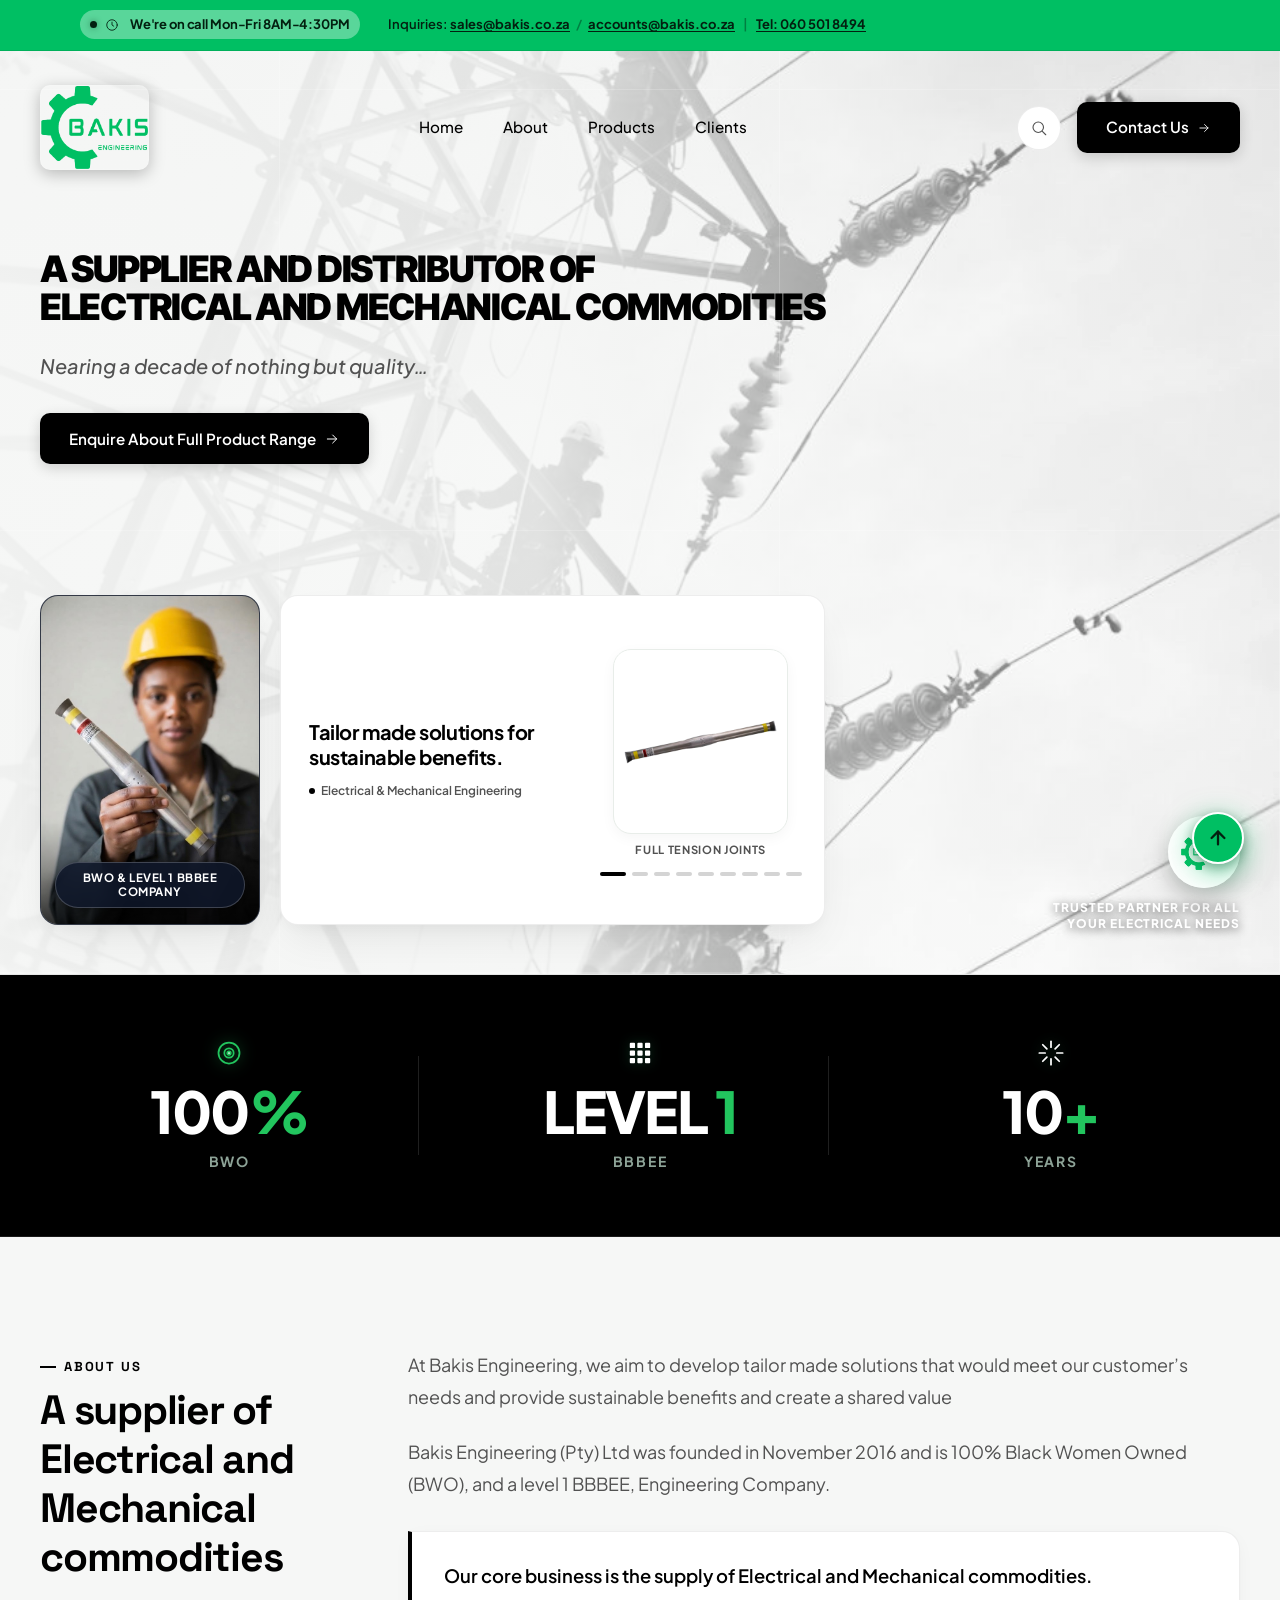
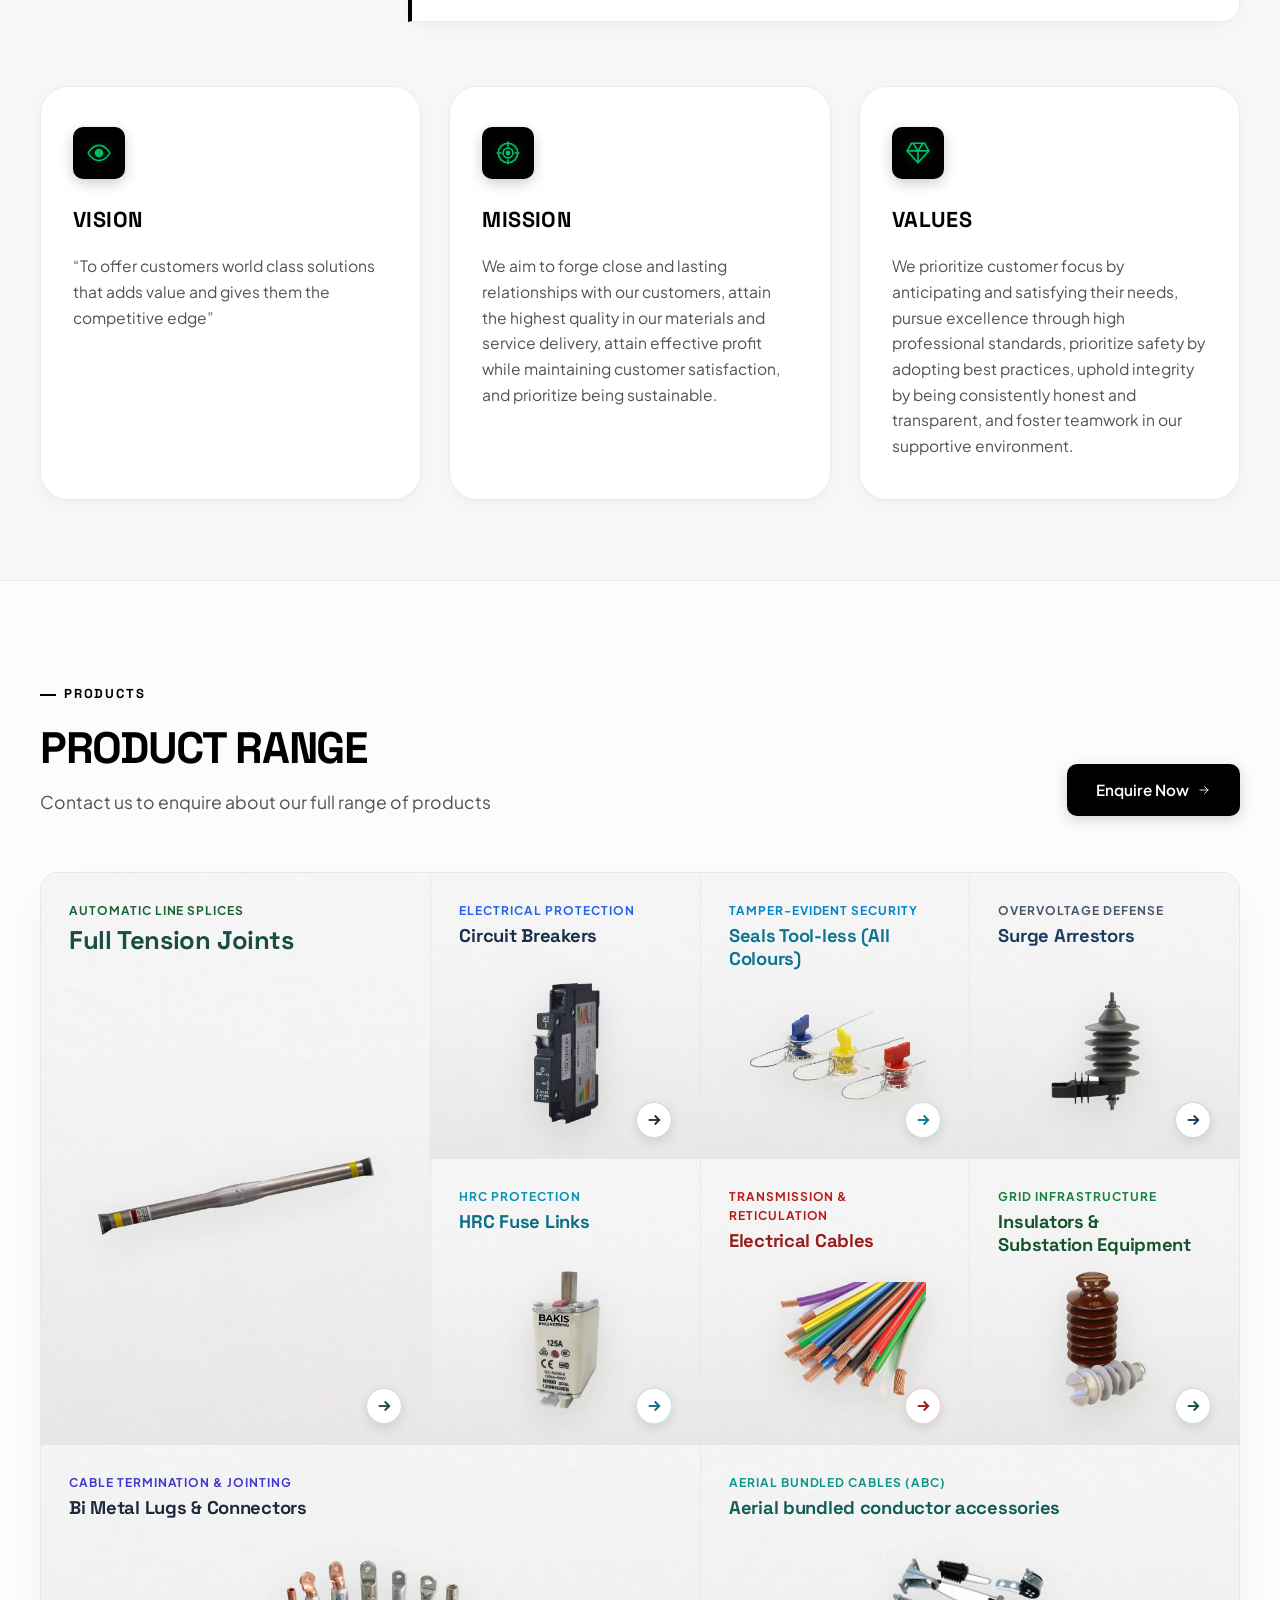
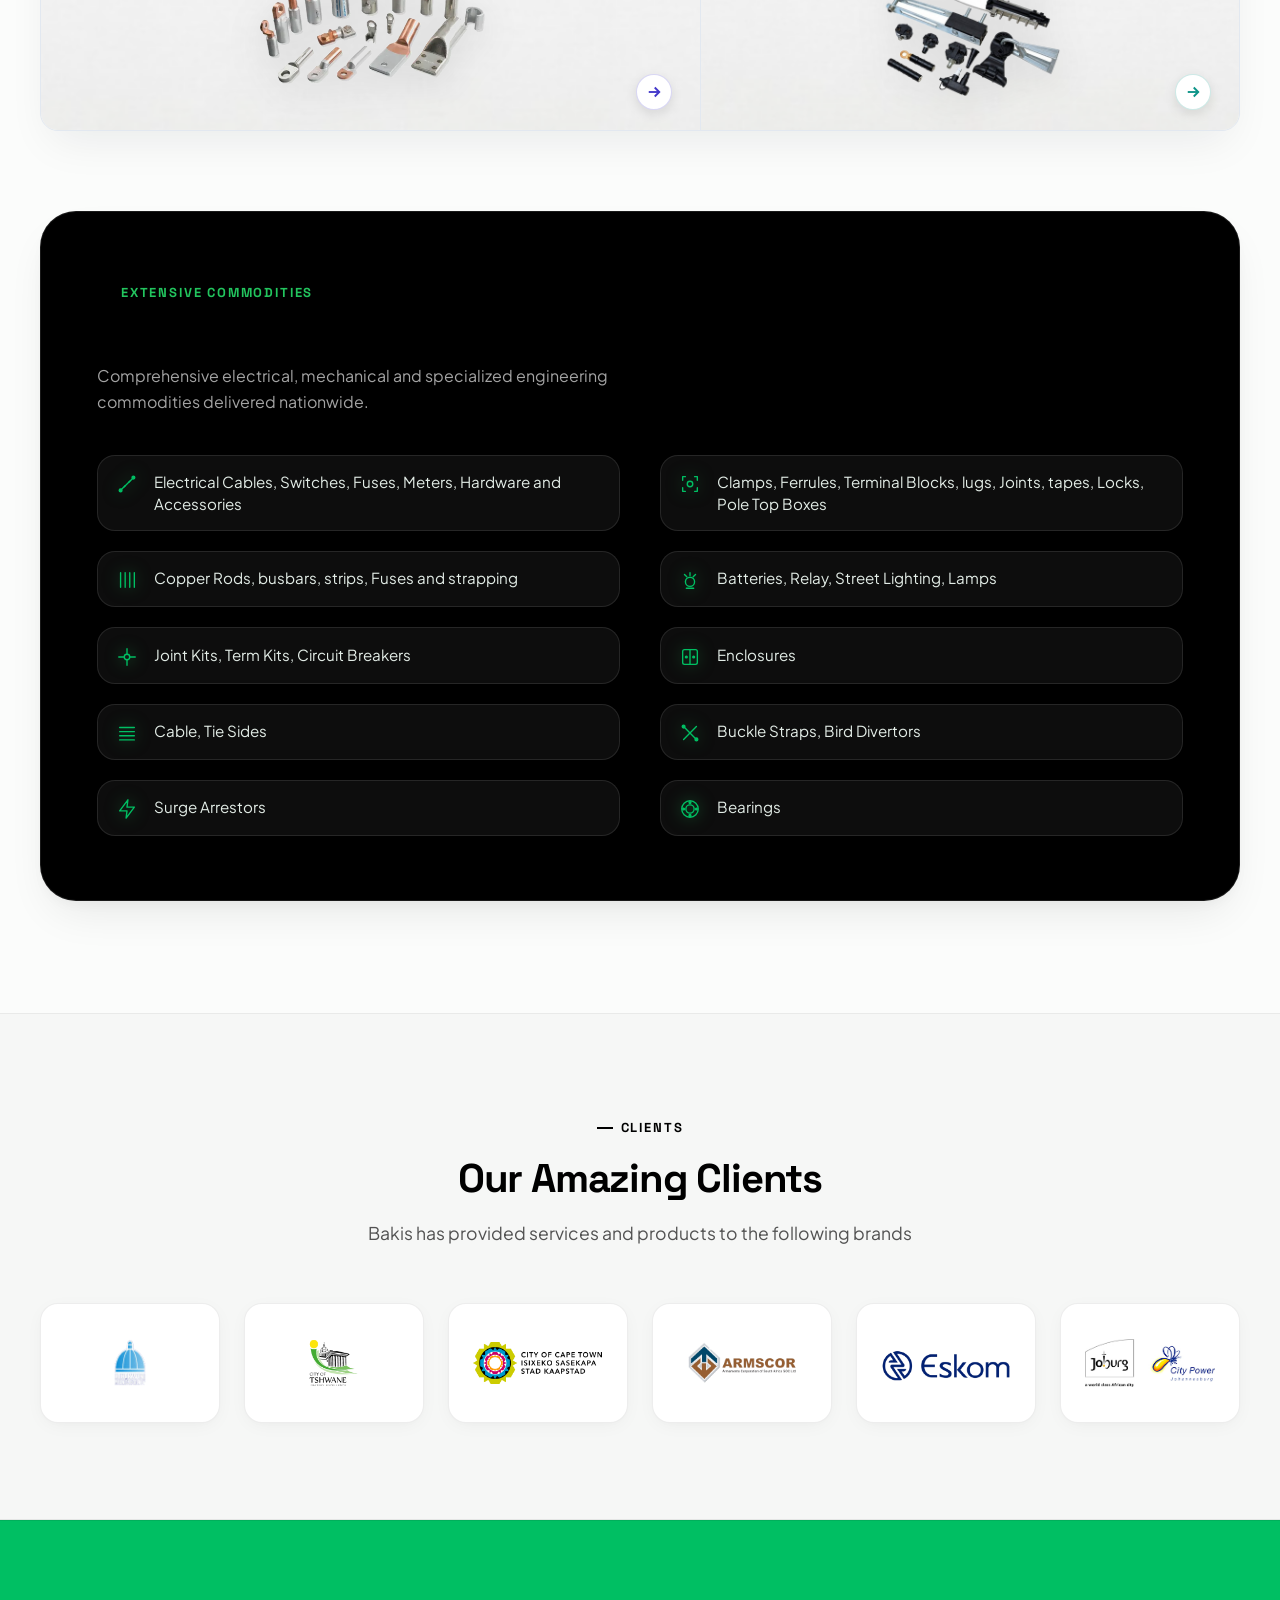
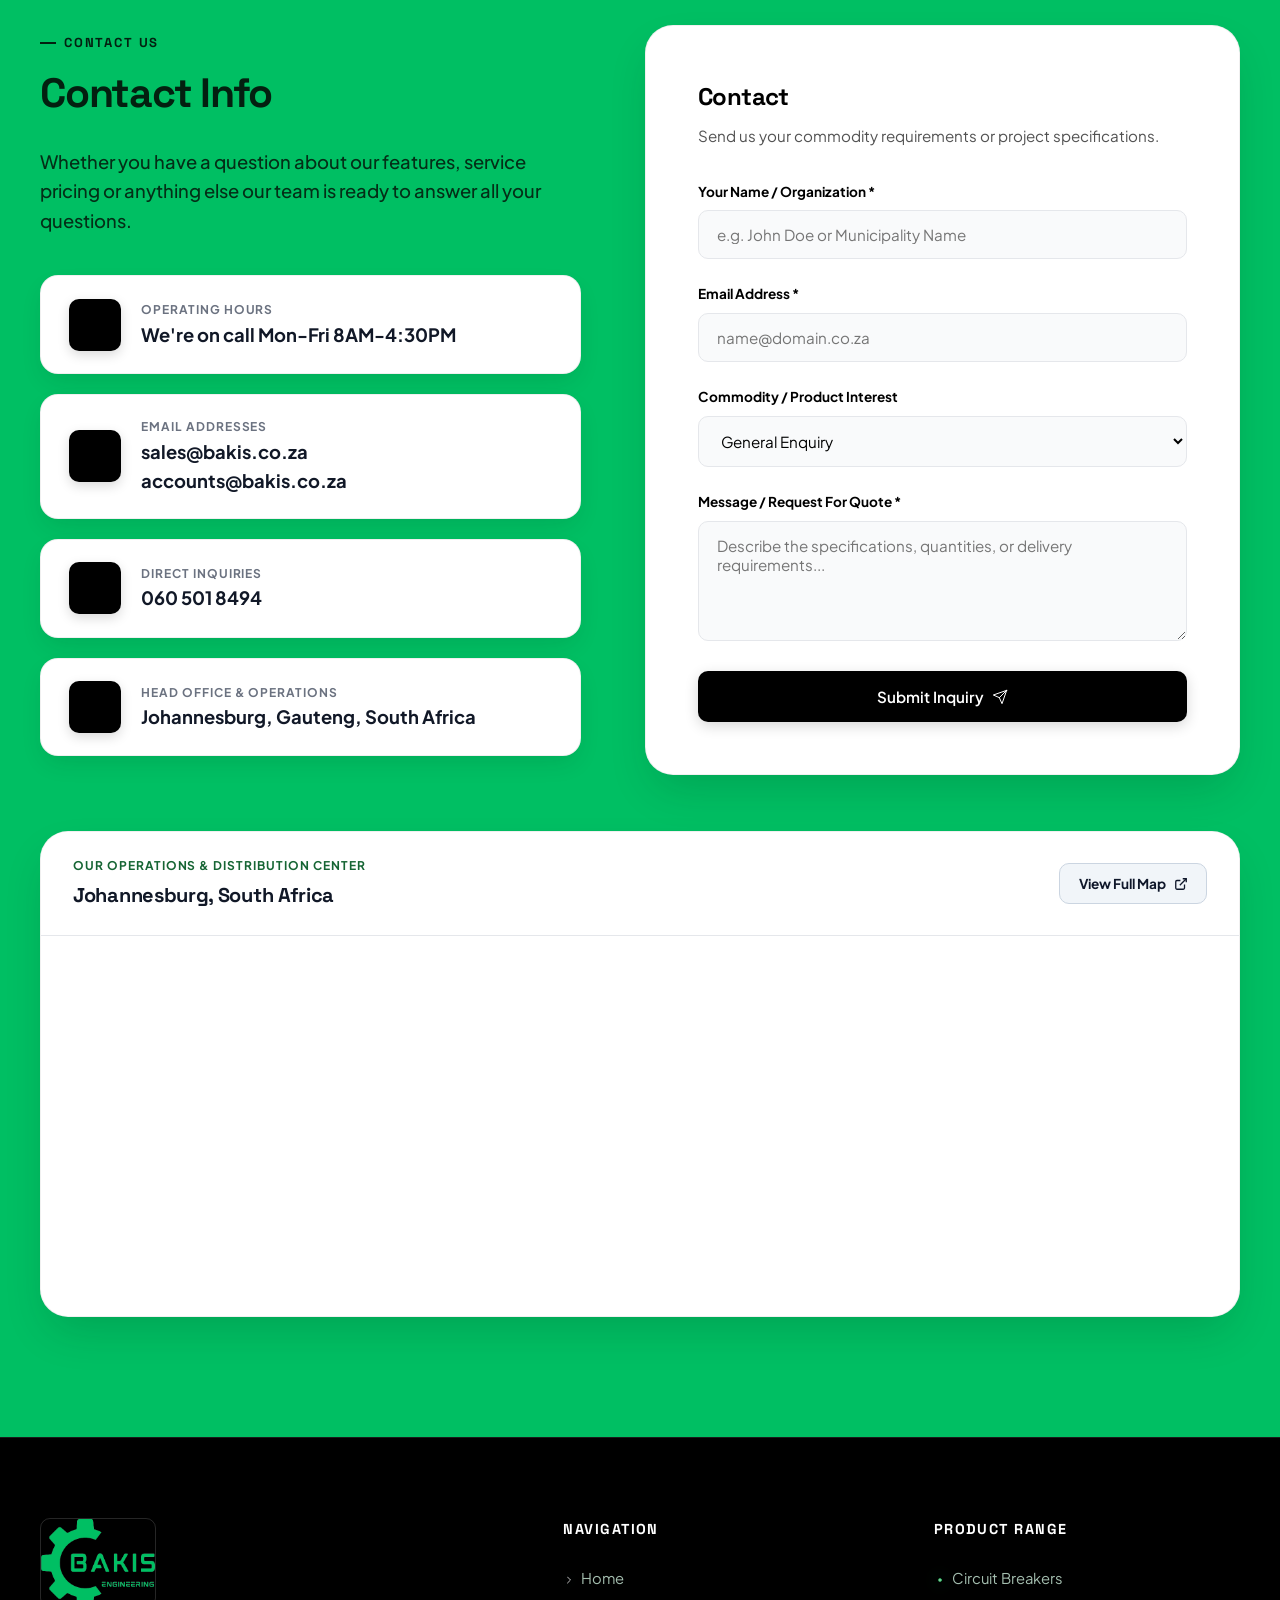
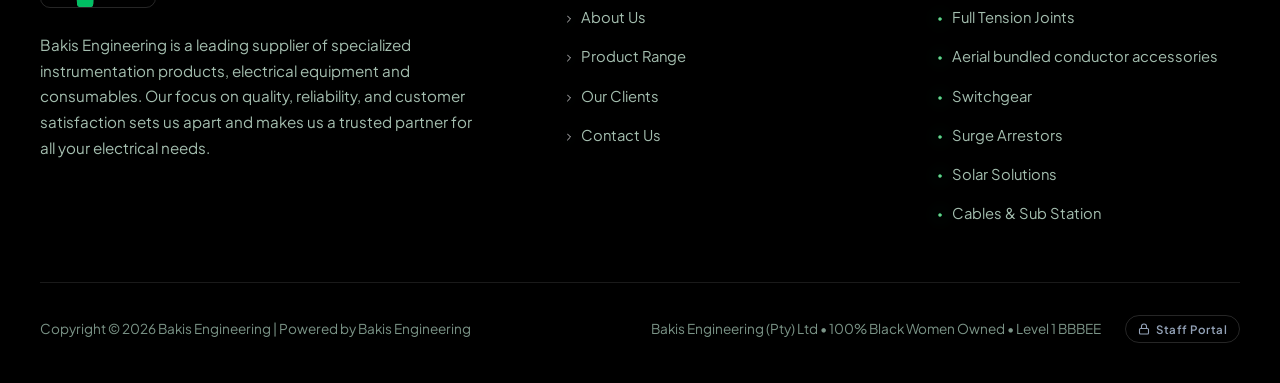
==== commit 532b438e: "Hero Image and missing product updated" ====
--- a/index.html
+++ b/index.html
@@ -265,10 +265,10 @@
                       <img src="assets/images/product-bimetal-lugs-connectors.png" alt="Bi Metal Lugs and Connectors" class="spotlight-avatar spotlight-product-thumb" width="180" height="200">
                       <div class="carousel-caption">Bi Metal Lugs &amp; Connectors</div>
                     </div>
-                    <!-- 9. Insulation Piercing Connectors (IPC) -->
+                    <!-- 9. Aerial bundled conductor accessories -->
                     <div class="carousel-slide" data-index="8">
-                      <img src="assets/images/product-ipc-connector-trans.png" alt="Insulation Piercing Connectors (IPC)" class="spotlight-avatar spotlight-product-thumb" width="180" height="200">
-                      <div class="carousel-caption">Insulation Piercing Connectors</div>
+                      <img src="assets/images/product-abc-accessories-trans.png" alt="Aerial bundled conductor accessories" class="spotlight-avatar spotlight-product-thumb" width="180" height="200">
+                      <div class="carousel-caption">Aerial Bundled Conductor Accessories</div>
                     </div>
                   </div>
                   <!-- Minimalist optical indicators for all 9 products -->
@@ -281,7 +281,7 @@
                     <button class="indicator" aria-label="View Electrical Cables" data-slide="5"></button>
                     <button class="indicator" aria-label="View Insulators & Substation" data-slide="6"></button>
                     <button class="indicator" aria-label="View Bi Metal Lugs & Connectors" data-slide="7"></button>
-                    <button class="indicator" aria-label="View Insulation Piercing Connectors" data-slide="8"></button>
+                    <button class="indicator" aria-label="View Aerial bundled conductor accessories" data-slide="8"></button>
                   </div>
                 </div>
               </div>
@@ -612,17 +612,17 @@
             </div>
           </div>
 
-          <!-- 9. Insulation Piercing Connectors (IPC) (Deep Pine Teal Tile - Wide Bottom Card) -->
-          <div class="mosaic-product-tile tile-teal tile-span-medium" data-product="ipc-connectors" role="button" tabindex="0" aria-label="View details for Insulation Piercing Connectors (IPC)">
+          <!-- 9. Aerial bundled conductor accessories (Deep Pine Teal Tile - Wide Bottom Card) -->
+          <div class="mosaic-product-tile tile-teal tile-span-medium" data-product="ipc-connectors" role="button" tabindex="0" aria-label="View details for Aerial bundled conductor accessories">
             <div class="mosaic-tile-top">
               <span class="mosaic-tile-category">Aerial Bundled Cables (ABC)</span>
-              <h3 class="mosaic-tile-title">Insulation Piercing Connectors (IPC)</h3>
+              <h3 class="mosaic-tile-title">Aerial bundled conductor accessories</h3>
             </div>
             <div class="mosaic-tile-media">
-              <img src="assets/images/product-ipc-connector-trans.png" alt="Insulation Piercing Connectors (IPC)" loading="lazy">
+              <img src="assets/images/product-abc-accessories-trans.png" alt="Aerial bundled conductor accessories" loading="lazy">
             </div>
             <div class="mosaic-tile-action">
-              <span class="mosaic-btn-circle" aria-label="Enquire Insulation Piercing Connectors">
+              <span class="mosaic-btn-circle" aria-label="Enquire Aerial bundled conductor accessories">
                 <svg width="18" height="18" viewBox="0 0 24 24" fill="none" stroke="currentColor" stroke-width="2.5">
                   <line x1="5" y1="12" x2="19" y2="12"></line>
                   <polyline points="13 6 19 12 13 18"></polyline>
@@ -907,7 +907,7 @@
                   <option value="General Enquiry">General Enquiry</option>
                   <option value="Circuit Breakers">Circuit Breakers (All Ranges)</option>
                   <option value="Bi Metal Lugs & Connectors">Bi Metal Lugs &amp; Connectors</option>
-                  <option value="Insulation Piercing Connectors (IPC)">Insulation Piercing Connectors (IPC - All Sizes)</option>
+                  <option value="Aerial bundled conductor accessories">Aerial bundled conductor accessories</option>
                   <option value="Full Tension Joints">Full Tension Joints (Automatic Line Splices)</option>
                   <option value="Seals Tool-less">Seals Tool-less (All Colours)</option>
                   <option value="Surge Arrestors">Surge Arrestors (Distribution &amp; Substation)</option>
@@ -1018,7 +1018,7 @@
           <ul class="footer-links">
             <li><a href="#products"><svg class="bk-icon bk-icon-dark accent" width="12" height="12" viewBox="0 0 24 24" fill="none" stroke="currentColor" stroke-width="2" style="margin-right: 6px;"><circle cx="12" cy="12" r="3" fill="currentColor"></circle></svg>Circuit Breakers</a></li>
             <li><a href="#products"><svg class="bk-icon bk-icon-dark accent" width="12" height="12" viewBox="0 0 24 24" fill="none" stroke="currentColor" stroke-width="2" style="margin-right: 6px;"><circle cx="12" cy="12" r="3" fill="currentColor"></circle></svg>Full Tension Joints</a></li>
-            <li><a href="#products"><svg class="bk-icon bk-icon-dark accent" width="12" height="12" viewBox="0 0 24 24" fill="none" stroke="currentColor" stroke-width="2" style="margin-right: 6px;"><circle cx="12" cy="12" r="3" fill="currentColor"></circle></svg>Insulation Piercing Connectors (IPC)</a></li>
+            <li><a href="#products"><svg class="bk-icon bk-icon-dark accent" width="12" height="12" viewBox="0 0 24 24" fill="none" stroke="currentColor" stroke-width="2" style="margin-right: 6px;"><circle cx="12" cy="12" r="3" fill="currentColor"></circle></svg>Aerial bundled conductor accessories</a></li>
             <li><a href="#products"><svg class="bk-icon bk-icon-dark accent" width="12" height="12" viewBox="0 0 24 24" fill="none" stroke="currentColor" stroke-width="2" style="margin-right: 6px;"><circle cx="12" cy="12" r="3" fill="currentColor"></circle></svg>Switchgear</a></li>
             <li><a href="#products"><svg class="bk-icon bk-icon-dark accent" width="12" height="12" viewBox="0 0 24 24" fill="none" stroke="currentColor" stroke-width="2" style="margin-right: 6px;"><circle cx="12" cy="12" r="3" fill="currentColor"></circle></svg>Surge Arrestors</a></li>
             <li><a href="#products"><svg class="bk-icon bk-icon-dark accent" width="12" height="12" viewBox="0 0 24 24" fill="none" stroke="currentColor" stroke-width="2" style="margin-right: 6px;"><circle cx="12" cy="12" r="3" fill="currentColor"></circle></svg>Solar Solutions</a></li>
--- a/assets/css/style.css
+++ b/assets/css/style.css
@@ -48,6 +48,8 @@
   scroll-behavior: smooth;
   font-size: 16px;
   text-rendering: optimizeLegibility;
+  overflow-x: hidden;
+  max-width: 100vw;
 }
 
 body {
@@ -58,6 +60,8 @@
   -webkit-font-smoothing: antialiased;
   -moz-osx-font-smoothing: grayscale;
   overflow-x: hidden;
+  width: 100%;
+  max-width: 100vw;
 }
 
 /* ===================================================
@@ -215,24 +219,18 @@
 .hero-headline {
   font-family: var(--font-wordmark);
   font-weight: 900;
-  letter-spacing: -0.04em;
+  letter-spacing: -0.035em;
   text-transform: uppercase;
-  font-size: clamp(2.6rem, 5.4vw, 4.75rem);
-  line-height: 1.03;
+  font-size: clamp(2.1rem, 2.85vw, 3.5rem);
+  line-height: 1.06;
   color: var(--text-main);
   margin-bottom: 1.5rem;
-  max-width: 1050px;
+  max-width: 100%;
 }
 
 .hero-headline .headline-line {
   display: block;
-  white-space: normal;
-}
-
-@media (min-width: 1024px) {
-  .hero-headline .headline-line {
-    white-space: nowrap;
-  }
+  white-space: nowrap;
 }
 
 .hero-subheadline {
@@ -639,15 +637,6 @@
 
 .hero-title-group {
   margin-bottom: 2.5rem;
-}
-
-.hero-headline {
-  font-size: clamp(2.5rem, 5.2vw, 4.25rem);
-  font-weight: 800;
-  line-height: 1.08;
-  letter-spacing: -0.035em;
-  color: var(--text-main);
-  margin-bottom: 1.25rem;
 }
 
 .hero-subheadline {
@@ -1563,12 +1552,12 @@
 
 /* Individual product proportional balancing while maintaining true center below headers */
 .tile-slate .mosaic-tile-media img {
-  max-height: 88%;
-  transform: rotate(-10deg) scale(0.98);
+  max-height: 90%;
+  transform: scale(0.98);
   transform-origin: center center;
 }
 .tile-slate:hover .mosaic-tile-media img {
-  transform: rotate(-6deg) scale(1.04) translateY(-3px);
+  transform: scale(1.04) translateY(-3px);
 }
 
 .tile-cerulean .mosaic-tile-media img {
@@ -2222,6 +2211,10 @@
   .hero-layout {
     grid-template-columns: 1fr;
     padding-top: 2rem;
+  }
+  .hero-headline {
+    font-size: clamp(1.85rem, 3.3vw, 2.75rem);
+    line-height: 1.08;
   }
   .hero-visual-right {
     position: relative;
@@ -2330,6 +2323,14 @@
     display: none;
   }
 
+  .site-header .btn-primary {
+    display: none;
+  }
+
+  .site-header .nav-actions {
+    gap: 0.5rem;
+  }
+
   .mobile-nav-toggle {
     display: flex;
     z-index: 999;
@@ -2353,7 +2354,8 @@
   }
 
   .top-announcement {
-    padding: 0.65rem 1.25rem;
+    padding: 0.5rem 1rem;
+    overflow: hidden;
   }
 
   .top-announcement .container {
@@ -2361,6 +2363,25 @@
     gap: 0.35rem;
     text-align: center;
     font-size: 0.75rem;
+    width: 100%;
+    max-width: 100%;
+    padding: 0;
+  }
+
+  .top-announcement .top-announcement-left {
+    flex-direction: column;
+    gap: 0.35rem;
+    align-items: center;
+    text-align: center;
+    width: 100%;
+    max-width: 100%;
+  }
+
+  .top-announcement .top-announcement-left div {
+    font-size: 0.72rem;
+    line-height: 1.4;
+    word-break: break-word;
+    text-align: center;
   }
 
   .hero-layout {
@@ -2370,11 +2391,14 @@
 
   .hero-content-left {
     padding-right: 0;
+    max-width: 100%;
   }
 
   .hero-headline {
-    font-size: 2.55rem;
-    line-height: 1.12;
+    font-size: clamp(1.35rem, 3.8vw, 2.05rem);
+    line-height: 1.1;
+    letter-spacing: -0.025em;
+    max-width: 100%;
   }
 
   .hero-subheadline {
@@ -2886,6 +2910,333 @@
   transform: scale(1.04);
 }
 
+/* Dual-image display (Insulators on left, Substation Equipment on right) */
+.product-modal-image-wrap.has-multiple-images {
+  max-width: 540px;
+  display: flex;
+  flex-direction: row;
+  align-items: center;
+  justify-content: center;
+  gap: 1.5rem;
+}
+
+.product-modal-image-wrap.has-multiple-images img {
+  max-width: 46%;
+  max-height: 185px;
+  object-fit: contain;
+}
+
+.product-modal-image-wrap.has-multiple-images img:hover {
+  transform: scale(1.06);
+}
+
+@media (max-width: 480px) {
+  .product-modal-image-wrap.has-multiple-images {
+    gap: 0.75rem;
+  }
+  .product-modal-image-wrap.has-multiple-images img {
+    max-height: 135px;
+  }
+}
+
+/* Aerial Bundled Conductor Accessories Sub-Products Tabs Styling */
+.abc-tabs-container {
+  margin: 0.25rem 0 1.6rem;
+}
+
+.abc-tabs-nav-wrapper {
+  position: relative;
+  margin-bottom: 0.85rem;
+}
+
+.abc-tabs-nav {
+  display: flex;
+  gap: 0.5rem;
+  overflow-x: auto;
+  padding: 0.35rem 0.2rem 0.65rem;
+  scroll-behavior: smooth;
+  -webkit-overflow-scrolling: touch;
+  scrollbar-width: thin;
+  scrollbar-color: #cbd5e1 transparent;
+}
+
+.abc-tabs-nav::-webkit-scrollbar {
+  height: 4px;
+}
+
+.abc-tabs-nav::-webkit-scrollbar-track {
+  background: transparent;
+}
+
+.abc-tabs-nav::-webkit-scrollbar-thumb {
+  background: #cbd5e1;
+  border-radius: 9999px;
+}
+
+.abc-tab-btn {
+  display: inline-flex;
+  align-items: center;
+  gap: 0.45rem;
+  padding: 0.55rem 0.95rem;
+  border-radius: 9999px;
+  background: #f1f5f9;
+  border: 1px solid #e2e8f0;
+  color: #475569;
+  font-size: 0.82rem;
+  font-weight: 600;
+  cursor: pointer;
+  white-space: nowrap;
+  flex-shrink: 0;
+  transition: all 0.2s cubic-bezier(0.16, 1, 0.3, 1);
+}
+
+.abc-tab-btn:hover {
+  background: #e2e8f0;
+  color: #0f172a;
+  border-color: #cbd5e1;
+  transform: translateY(-1px);
+}
+
+.abc-tab-btn.active {
+  background: #032010;
+  color: #ffffff;
+  border-color: #032010;
+  box-shadow: 0 4px 14px rgba(3, 32, 16, 0.25);
+}
+
+.abc-tab-num {
+  font-size: 0.72rem;
+  font-weight: 800;
+  color: #166534;
+  background: #dcfce7;
+  padding: 0.1rem 0.42rem;
+  border-radius: 9999px;
+  line-height: 1.2;
+  transition: all 0.2s ease;
+}
+
+.abc-tab-btn.active .abc-tab-num {
+  background: #00bf63;
+  color: #032010;
+}
+
+.abc-tab-panel {
+  display: none;
+}
+
+.abc-tab-panel.active {
+  display: block;
+  animation: abcTabFadeIn 0.25s cubic-bezier(0.16, 1, 0.3, 1);
+}
+
+@keyframes abcTabFadeIn {
+  from {
+    opacity: 0;
+    transform: translateY(6px);
+  }
+  to {
+    opacity: 1;
+    transform: translateY(0);
+  }
+}
+
+.abc-panel-card {
+  background: #ffffff;
+  border: 1px solid #e2e8f0;
+  border-radius: 14px;
+  padding: 1.35rem 1.45rem;
+  box-shadow: 0 4px 20px -4px rgba(0, 0, 0, 0.05);
+}
+
+.abc-panel-top {
+  display: flex;
+  align-items: center;
+  justify-content: space-between;
+  margin-bottom: 0.65rem;
+  flex-wrap: wrap;
+  gap: 0.5rem;
+}
+
+.abc-panel-badge {
+  display: inline-flex;
+  align-items: center;
+  gap: 0.35rem;
+  font-size: 0.72rem;
+  font-weight: 700;
+  text-transform: uppercase;
+  letter-spacing: 0.05em;
+  color: #166534;
+  background: #f0fdf4;
+  border: 1px solid #bbf7d0;
+  padding: 0.25rem 0.65rem;
+  border-radius: 9999px;
+}
+
+.abc-panel-title {
+  font-size: 1.25rem;
+  font-weight: 800;
+  color: #0f172a;
+  letter-spacing: -0.015em;
+  margin: 0 0 0.5rem 0;
+}
+
+.abc-panel-desc {
+  font-size: 0.92rem;
+  color: #475569;
+  line-height: 1.6;
+  margin-bottom: 1.15rem;
+}
+
+.abc-panel-specs-box {
+  background: #f8fafc;
+  border: 1px solid #e2e8f0;
+  border-left: 4px solid #00bf63;
+  border-radius: 10px;
+  padding: 0.95rem 1.15rem;
+  margin-bottom: 1.15rem;
+}
+
+.abc-panel-specs-label {
+  font-size: 0.74rem;
+  font-weight: 700;
+  text-transform: uppercase;
+  letter-spacing: 0.06em;
+  color: #166534;
+  margin-bottom: 0.55rem;
+}
+
+.abc-panel-chips {
+  display: flex;
+  flex-wrap: wrap;
+  gap: 0.45rem;
+}
+
+.abc-size-chip {
+  display: inline-flex;
+  align-items: center;
+  background: #ffffff;
+  border: 1px solid #cbd5e1;
+  color: #0f172a;
+  font-size: 0.84rem;
+  font-weight: 700;
+  padding: 0.35rem 0.75rem;
+  border-radius: 8px;
+  box-shadow: 0 1px 2px rgba(0, 0, 0, 0.03);
+}
+
+.abc-panel-footer-nav {
+  display: flex;
+  align-items: center;
+  justify-content: space-between;
+  border-top: 1px solid #f1f5f9;
+  padding-top: 1rem;
+  gap: 0.75rem;
+}
+
+.abc-panel-nav-btn {
+  display: inline-flex;
+  align-items: center;
+  gap: 0.4rem;
+  padding: 0.5rem 0.9rem;
+  border-radius: 8px;
+  font-size: 0.82rem;
+  font-weight: 600;
+  background: #f8fafc;
+  border: 1px solid #e2e8f0;
+  color: #334155;
+  cursor: pointer;
+  transition: all 0.2s ease;
+}
+
+.abc-panel-nav-btn:hover {
+  background: #00bf63;
+  color: #032010;
+  border-color: #00bf63;
+}
+
+.abc-panel-nav-btn:disabled {
+  opacity: 0.35;
+  cursor: not-allowed;
+  pointer-events: none;
+}
+
+/* Fallback grid styles */
+.abc-subproducts-grid {
+  display: grid;
+  grid-template-columns: repeat(auto-fit, minmax(260px, 1fr));
+  gap: 0.85rem;
+  margin: 1rem 0 1.5rem;
+}
+
+.abc-subproduct-card {
+  background: #ffffff;
+  border: 1px solid #e2e8f0;
+  border-radius: 10px;
+  padding: 0.9rem 1rem;
+  display: flex;
+  flex-direction: column;
+  justify-content: space-between;
+  transition: all 0.25s ease;
+  box-shadow: 0 1px 3px rgba(0, 0, 0, 0.04);
+}
+
+.abc-subproduct-card:hover {
+  border-color: #00bf63;
+  box-shadow: 0 4px 12px rgba(0, 191, 99, 0.1);
+  transform: translateY(-2px);
+}
+
+.abc-subproduct-header {
+  display: flex;
+  align-items: center;
+  gap: 0.5rem;
+  margin-bottom: 0.35rem;
+}
+
+.abc-subproduct-num {
+  font-size: 0.7rem;
+  font-weight: 800;
+  color: #166534;
+  background: #dcfce7;
+  padding: 0.15rem 0.45rem;
+  border-radius: 4px;
+  letter-spacing: 0.04em;
+}
+
+.abc-subproduct-title {
+  font-size: 0.92rem;
+  font-weight: 800;
+  color: #0f172a;
+  margin: 0;
+}
+
+.abc-subproduct-desc {
+  font-size: 0.82rem;
+  color: #475569;
+  line-height: 1.45;
+  margin: 0 0 0.65rem 0;
+}
+
+.abc-subproduct-sizes {
+  background: #f8fafc;
+  border-left: 3px solid #00bf63;
+  padding: 0.4rem 0.6rem;
+  border-radius: 0 6px 6px 0;
+  font-size: 0.78rem;
+  color: #1e293b;
+  font-weight: 600;
+}
+
+.abc-subproduct-sizes strong {
+  color: #166534;
+  font-weight: 700;
+  display: block;
+  font-size: 0.7rem;
+  text-transform: uppercase;
+  letter-spacing: 0.04em;
+  margin-bottom: 0.15rem;
+}
+
 /* Bottom Content Stage */
 .product-modal-info {
   padding: 2rem 2.25rem 2.25rem;
@@ -4163,6 +4514,39 @@
   .mosaic-product-tile {
     min-height: 220px;
   }
+  .container {
+    padding-left: 0.85rem;
+    padding-right: 0.85rem;
+  }
+  .hero-layout {
+    padding: 1.5rem 0.85rem 1.75rem;
+  }
+  .hero-headline {
+    font-size: clamp(0.98rem, 4.3vw, 1.35rem);
+    line-height: 1.12;
+  }
+  .hero-subheadline {
+    font-size: 0.95rem;
+    margin-bottom: 1.5rem;
+  }
+}
+
+@media (max-width: 360px) {
+  .hero-headline {
+    font-size: clamp(0.85rem, 4.35vw, 1.02rem);
+    line-height: 1.15;
+  }
+  .container {
+    padding-left: 0.65rem;
+    padding-right: 0.65rem;
+  }
+  .hero-layout {
+    padding: 1.25rem 0.65rem 1.5rem;
+  }
+  .brand-logo img {
+    height: 52px;
+    max-height: 56px;
+  }
 }/* Customer Enquiries Tab Styling */
 .enquiry-badge-product {
   display: inline-flex;
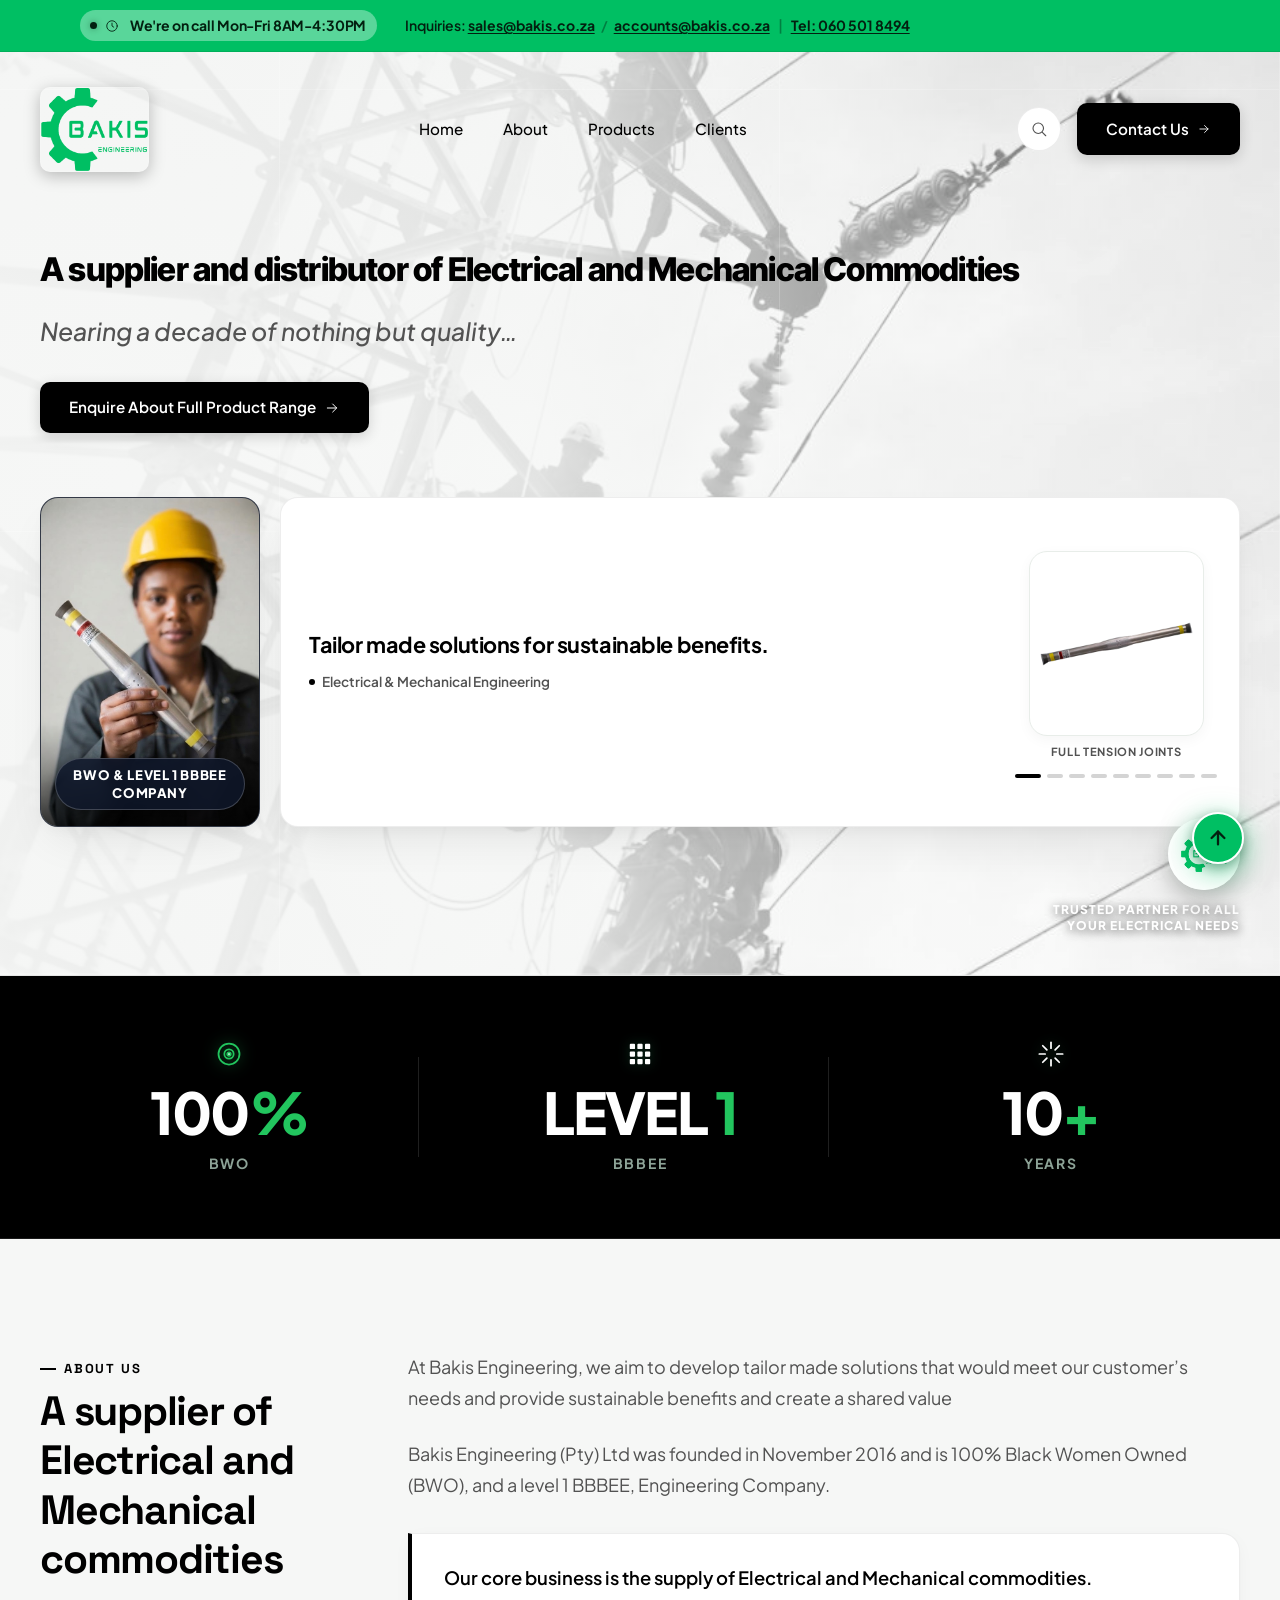
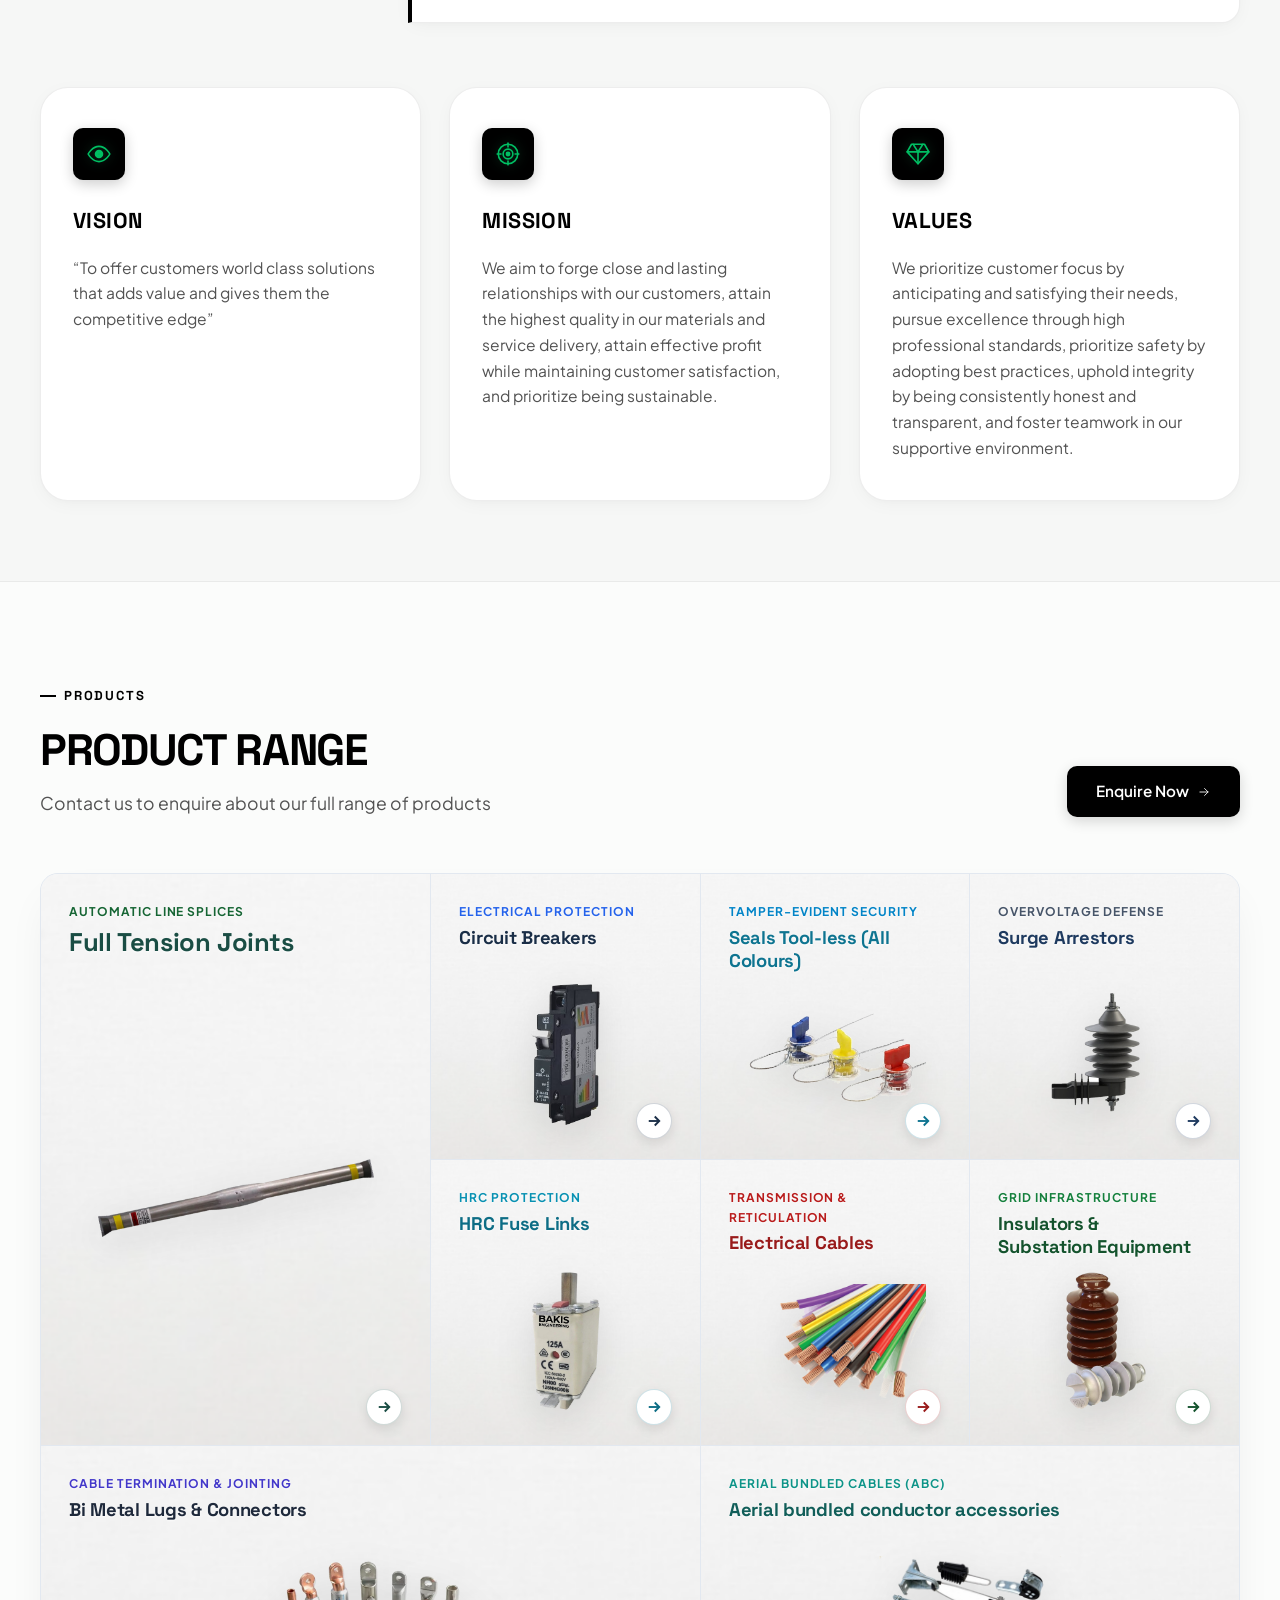
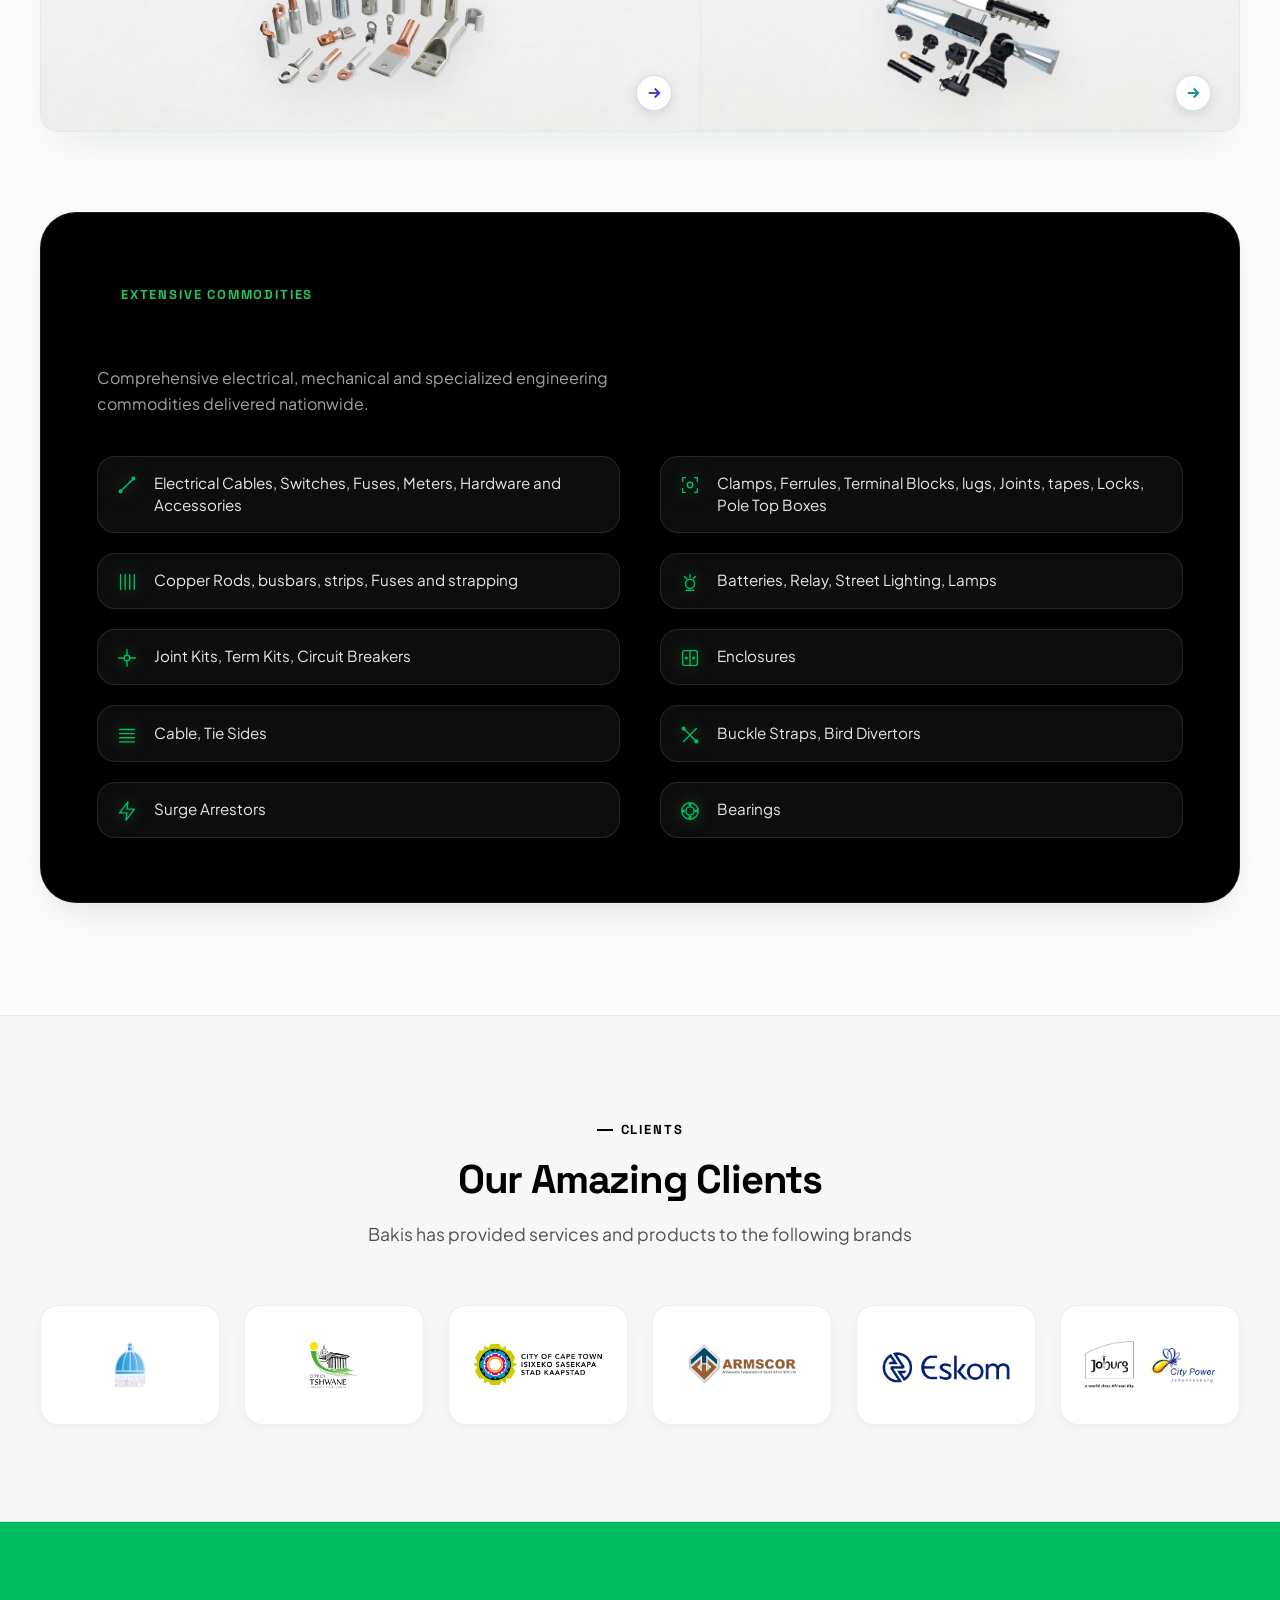
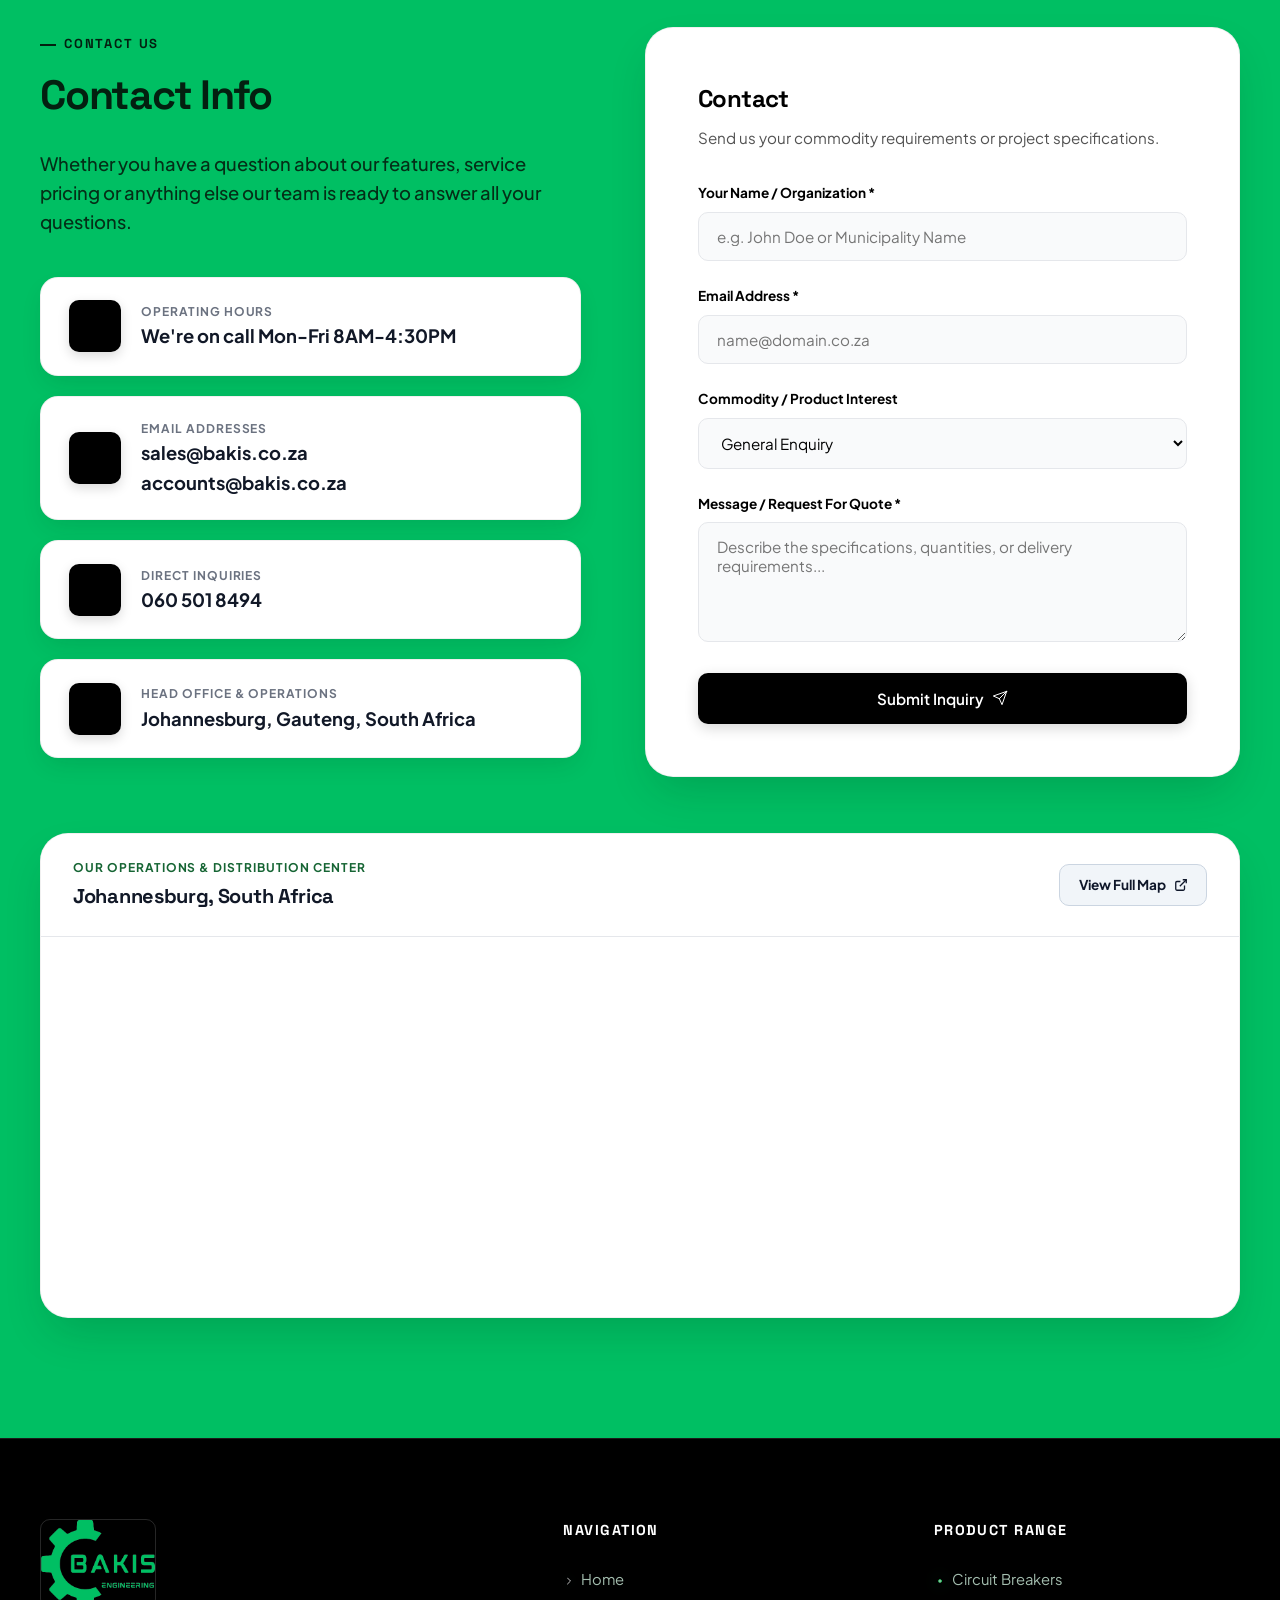
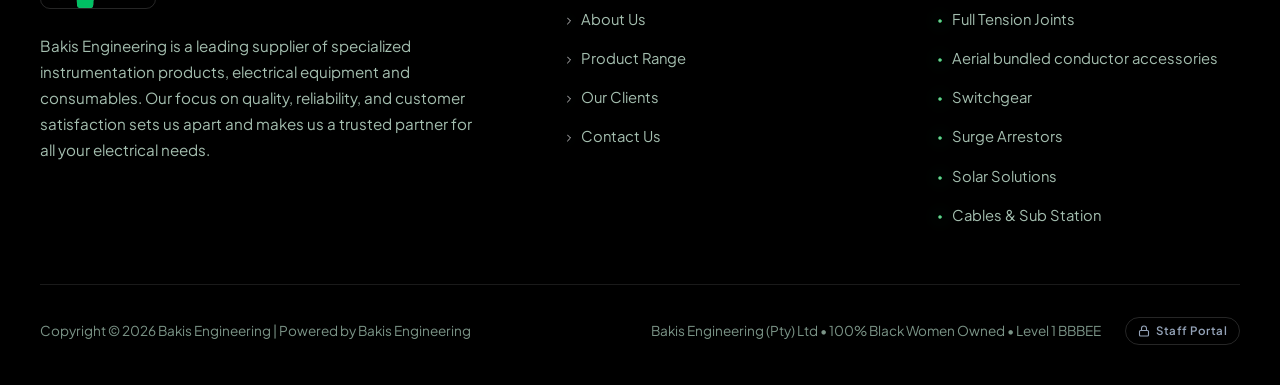
==== commit fb04335e: "style(hero): format headline as a single unified phrase and remove forced line break" ====
--- a/index.html
+++ b/index.html
@@ -187,7 +187,7 @@
             <div>
               <!-- Main Verbatim Headline -->
               <div class="hero-title-group">
-                <h1 class="hero-headline"><span class="headline-line">A supplier and distributor of</span> <span class="headline-line">Electrical and Mechanical Commodities</span></h1>
+                <h1 class="hero-headline">A supplier and distributor of Electrical and Mechanical Commodities</h1>
                 <p class="hero-subheadline">Nearing a decade of nothing but quality&#8230;</p>
                 
                 <div class="hero-cta-row">
--- a/assets/css/style.css
+++ b/assets/css/style.css
@@ -218,31 +218,34 @@
 
 .hero-headline {
   font-family: var(--font-wordmark);
-  font-weight: 900;
-  letter-spacing: -0.035em;
-  text-transform: uppercase;
-  font-size: clamp(2.1rem, 2.85vw, 3.5rem);
-  line-height: 1.06;
+  font-weight: 800;
+  letter-spacing: -0.025em;
+  text-transform: none;
+  font-size: clamp(2rem, 2.55vw, 2.4rem);
+  line-height: 1.15;
   color: var(--text-main);
   margin-bottom: 1.5rem;
+  width: 100%;
   max-width: 100%;
+  word-break: normal;
+  overflow-wrap: break-word;
 }
 
 .hero-headline .headline-line {
-  display: block;
-  white-space: nowrap;
+  display: inline;
+  white-space: normal;
 }
 
 .hero-subheadline {
   font-family: var(--font-sans);
   font-style: italic;
-  font-size: 1.35rem;
+  font-size: 1.55rem;
   font-weight: 500;
   color: var(--text-muted);
-  max-width: 540px;
-  line-height: 1.45;
+  max-width: 850px;
+  line-height: 1.5;
   margin-bottom: 2rem;
-  letter-spacing: normal; /* Legibility rule: no excessive tracking on body/subheadlines */
+  letter-spacing: normal;
 }
 
 /* Monochromatic Clean Overlays */
@@ -263,7 +266,7 @@
 .top-announcement {
   background: #00BF63;
   color: #052614;
-  font-size: 0.8125rem;
+  font-size: 0.875rem;
   font-weight: 600;
   padding: 0.65rem 2.5rem;
   border-bottom: 1px solid rgba(0, 0, 0, 0.08);
@@ -580,17 +583,18 @@
   width: 100%;
   max-width: 1440px;
   margin: 0 auto;
-  display: grid;
-  grid-template-columns: 1.15fr 0.85fr;
+  display: flex;
+  flex-direction: column;
   padding: 3.5rem 2.5rem 2.5rem;
   gap: 2rem;
 }
 
 .hero-content-left {
+  width: 100%;
+  max-width: 100%;
   display: flex;
   flex-direction: column;
-  justify-content: space-between;
-  padding-right: 1.5rem;
+  padding-right: 0;
 }
 
 .hero-stat-bubble-top {
@@ -640,10 +644,10 @@
 }
 
 .hero-subheadline {
-  font-size: 1.25rem;
+  font-size: 1.55rem;
   font-weight: 500;
   color: var(--text-muted);
-  max-width: 540px;
+  max-width: 850px;
   line-height: 1.5;
   margin-bottom: 2rem;
 }
@@ -743,11 +747,11 @@
 }
 
 .hero-metric-dark-box .caption {
-  font-size: 0.72rem;
-  font-weight: 700;
+  font-size: 0.82rem;
+  font-weight: 800;
   text-transform: uppercase;
   letter-spacing: 0.05em;
-  line-height: 1.25;
+  line-height: 1.35;
   color: #ffffff;
   text-align: center;
   background: rgba(15, 23, 42, 0.85);
@@ -782,9 +786,9 @@
 
 .hero-spotlight-card .spotlight-title {
   font-family: var(--font-sans);
-  font-size: 1.25rem;
+  font-size: 1.35rem;
   font-weight: 700;
-  line-height: 1.25;
+  line-height: 1.28;
   color: var(--text-main);
   letter-spacing: -0.02em;
 }
@@ -792,8 +796,8 @@
 .hero-spotlight-card .spotlight-tag {
   display: inline-flex;
   align-items: center;
-  gap: 0.4rem;
-  font-size: 0.75rem;
+  gap: 0.45rem;
+  font-size: 0.85rem;
   font-weight: 600;
   color: var(--text-muted);
   margin-top: 0.75rem;
@@ -2209,12 +2213,14 @@
     grid-template-columns: repeat(3, 1fr);
   }
   .hero-layout {
-    grid-template-columns: 1fr;
     padding-top: 2rem;
   }
   .hero-headline {
-    font-size: clamp(1.85rem, 3.3vw, 2.75rem);
-    line-height: 1.08;
+    font-size: clamp(1.85rem, 2.5vw, 2.2rem);
+    line-height: 1.15;
+  }
+  .hero-subheadline {
+    font-size: 1.45rem;
   }
   .hero-visual-right {
     position: relative;
@@ -2362,7 +2368,7 @@
     flex-direction: column;
     gap: 0.35rem;
     text-align: center;
-    font-size: 0.75rem;
+    font-size: 0.82rem;
     width: 100%;
     max-width: 100%;
     padding: 0;
@@ -2378,8 +2384,8 @@
   }
 
   .top-announcement .top-announcement-left div {
-    font-size: 0.72rem;
-    line-height: 1.4;
+    font-size: 0.8rem;
+    line-height: 1.45;
     word-break: break-word;
     text-align: center;
   }
@@ -2395,14 +2401,23 @@
   }
 
   .hero-headline {
-    font-size: clamp(1.35rem, 3.8vw, 2.05rem);
-    line-height: 1.1;
+    font-size: clamp(1.65rem, 3vw, 2rem);
+    line-height: 1.16;
     letter-spacing: -0.025em;
     max-width: 100%;
+    word-break: normal;
+    overflow-wrap: break-word;
+  }
+
+  .hero-headline .headline-line {
+    display: inline;
+    white-space: normal;
   }
 
   .hero-subheadline {
-    font-size: 1.05rem;
+    font-size: 1.35rem;
+    line-height: 1.48;
+    margin-bottom: 1.75rem;
   }
 
   .hero-cta-row {
@@ -2456,6 +2471,21 @@
 
   .hero-spotlight-card .spotlight-action {
     display: none;
+  }
+
+  .carousel-indicators {
+    max-width: 100%;
+    gap: 4px;
+    margin-top: 0.35rem;
+  }
+
+  .carousel-indicators .indicator {
+    width: 8px;
+    height: 3px;
+  }
+
+  .carousel-indicators .indicator.active {
+    width: 14px;
   }
 
   .hero-corner-badge {
@@ -3058,18 +3088,7 @@
 }
 
 .abc-panel-badge {
-  display: inline-flex;
-  align-items: center;
-  gap: 0.35rem;
-  font-size: 0.72rem;
-  font-weight: 700;
-  text-transform: uppercase;
-  letter-spacing: 0.05em;
-  color: #166534;
-  background: #f0fdf4;
-  border: 1px solid #bbf7d0;
-  padding: 0.25rem 0.65rem;
-  border-radius: 9999px;
+  display: none !important;
 }
 
 .abc-panel-title {
@@ -4402,10 +4421,21 @@
     border-radius: var(--radius-md);
   }
   .admin-modal-header {
-    padding: 1.25rem 1.25rem 1rem;
+    padding: 1rem 1rem 0.75rem;
+    flex-wrap: wrap;
+    gap: 0.75rem;
+  }
+  .admin-modal-header-actions {
+    gap: 0.5rem;
+  }
+  .admin-user-tag {
+    display: none;
   }
   .admin-modal-nav {
-    padding: 0.5rem 1.25rem 0;
+    padding: 0.5rem 1rem 0;
+    overflow-x: auto;
+    white-space: nowrap;
+    -webkit-overflow-scrolling: touch;
   }
   .admin-modal-body {
     padding: 1.25rem;
@@ -4514,6 +4544,13 @@
   .mosaic-product-tile {
     min-height: 220px;
   }
+  .contact-form-box {
+    padding: 1.25rem 0.85rem;
+  }
+  .contact-detail-card {
+    padding: 1rem 0.85rem;
+    gap: 0.75rem;
+  }
   .container {
     padding-left: 0.85rem;
     padding-right: 0.85rem;
@@ -4522,19 +4559,24 @@
     padding: 1.5rem 0.85rem 1.75rem;
   }
   .hero-headline {
-    font-size: clamp(0.98rem, 4.3vw, 1.35rem);
-    line-height: 1.12;
+    font-size: clamp(1.4rem, 5.5vw, 1.75rem);
+    line-height: 1.18;
   }
   .hero-subheadline {
-    font-size: 0.95rem;
+    font-size: 1.15rem;
+    line-height: 1.48;
     margin-bottom: 1.5rem;
   }
 }
 
 @media (max-width: 360px) {
   .hero-headline {
-    font-size: clamp(0.85rem, 4.35vw, 1.02rem);
-    line-height: 1.15;
+    font-size: 1.3rem;
+    line-height: 1.2;
+  }
+  .hero-subheadline {
+    font-size: 1.18rem;
+    line-height: 1.48;
   }
   .container {
     padding-left: 0.65rem;
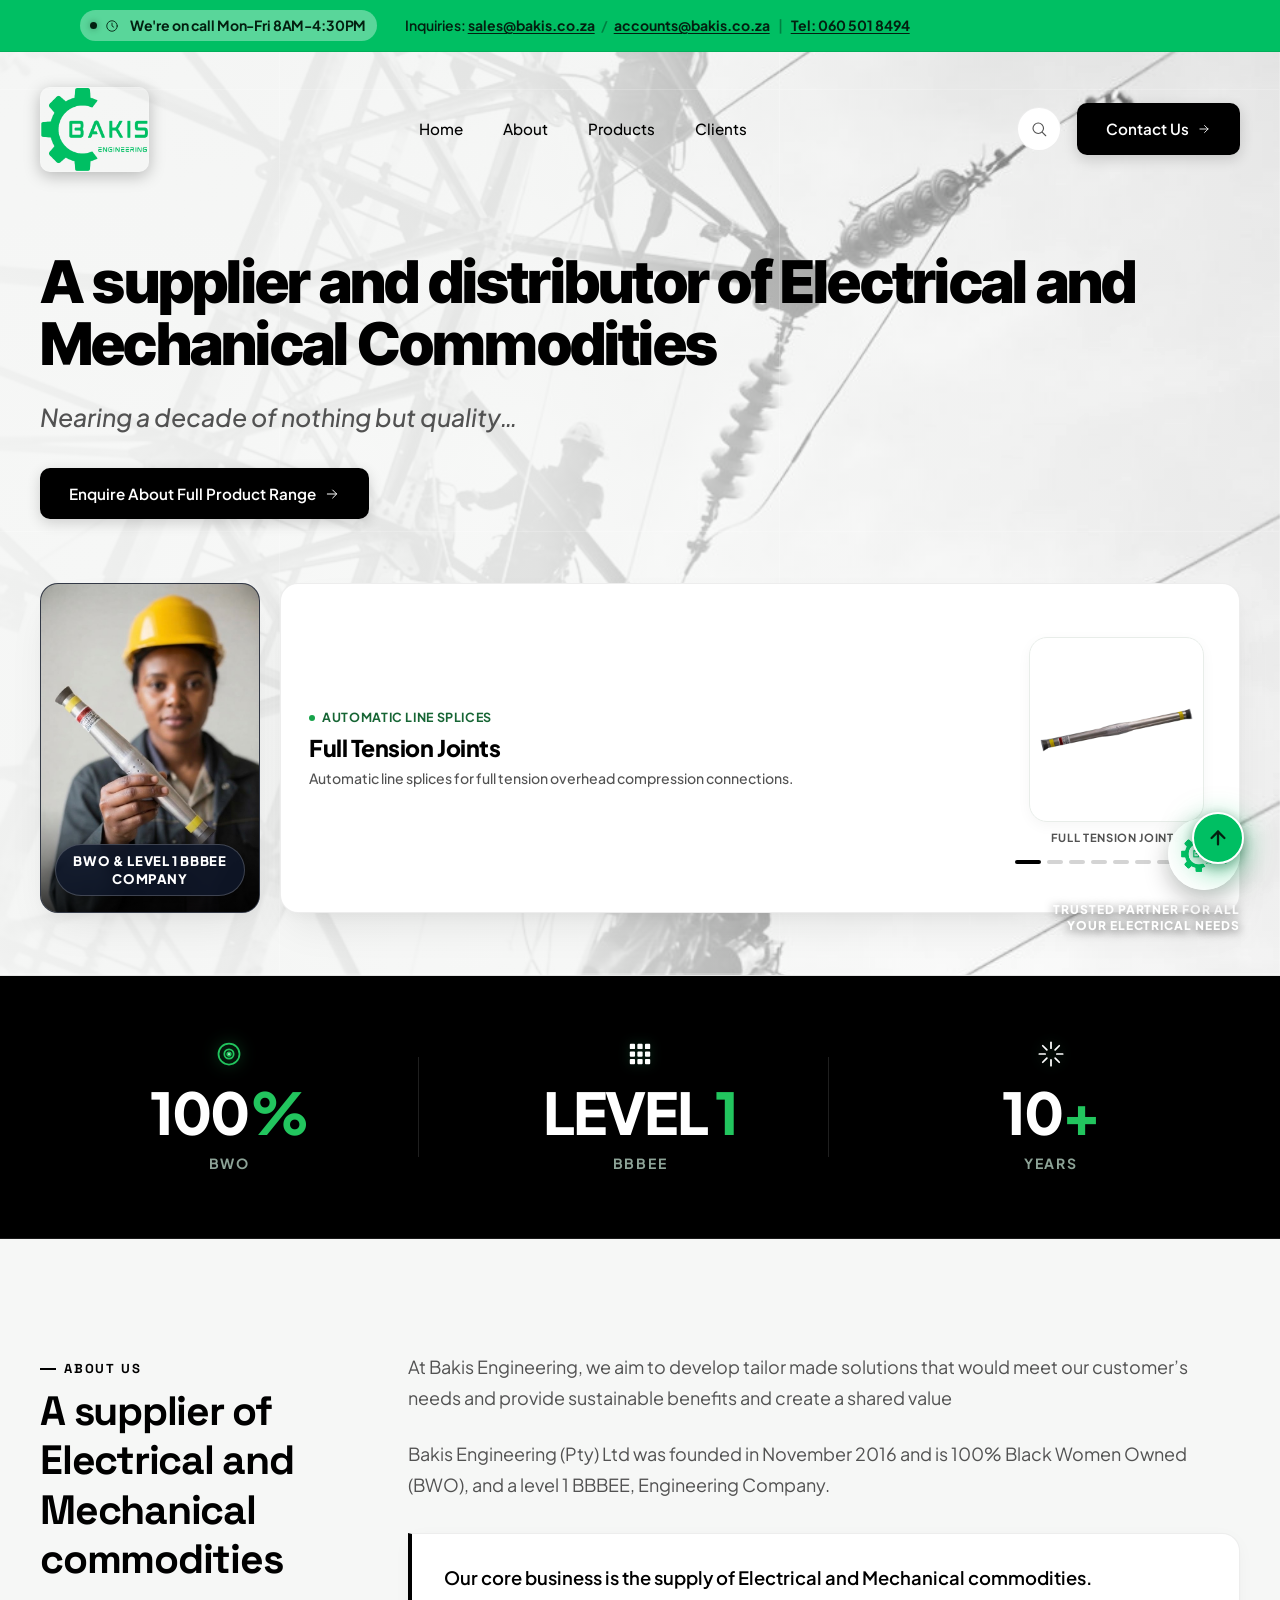
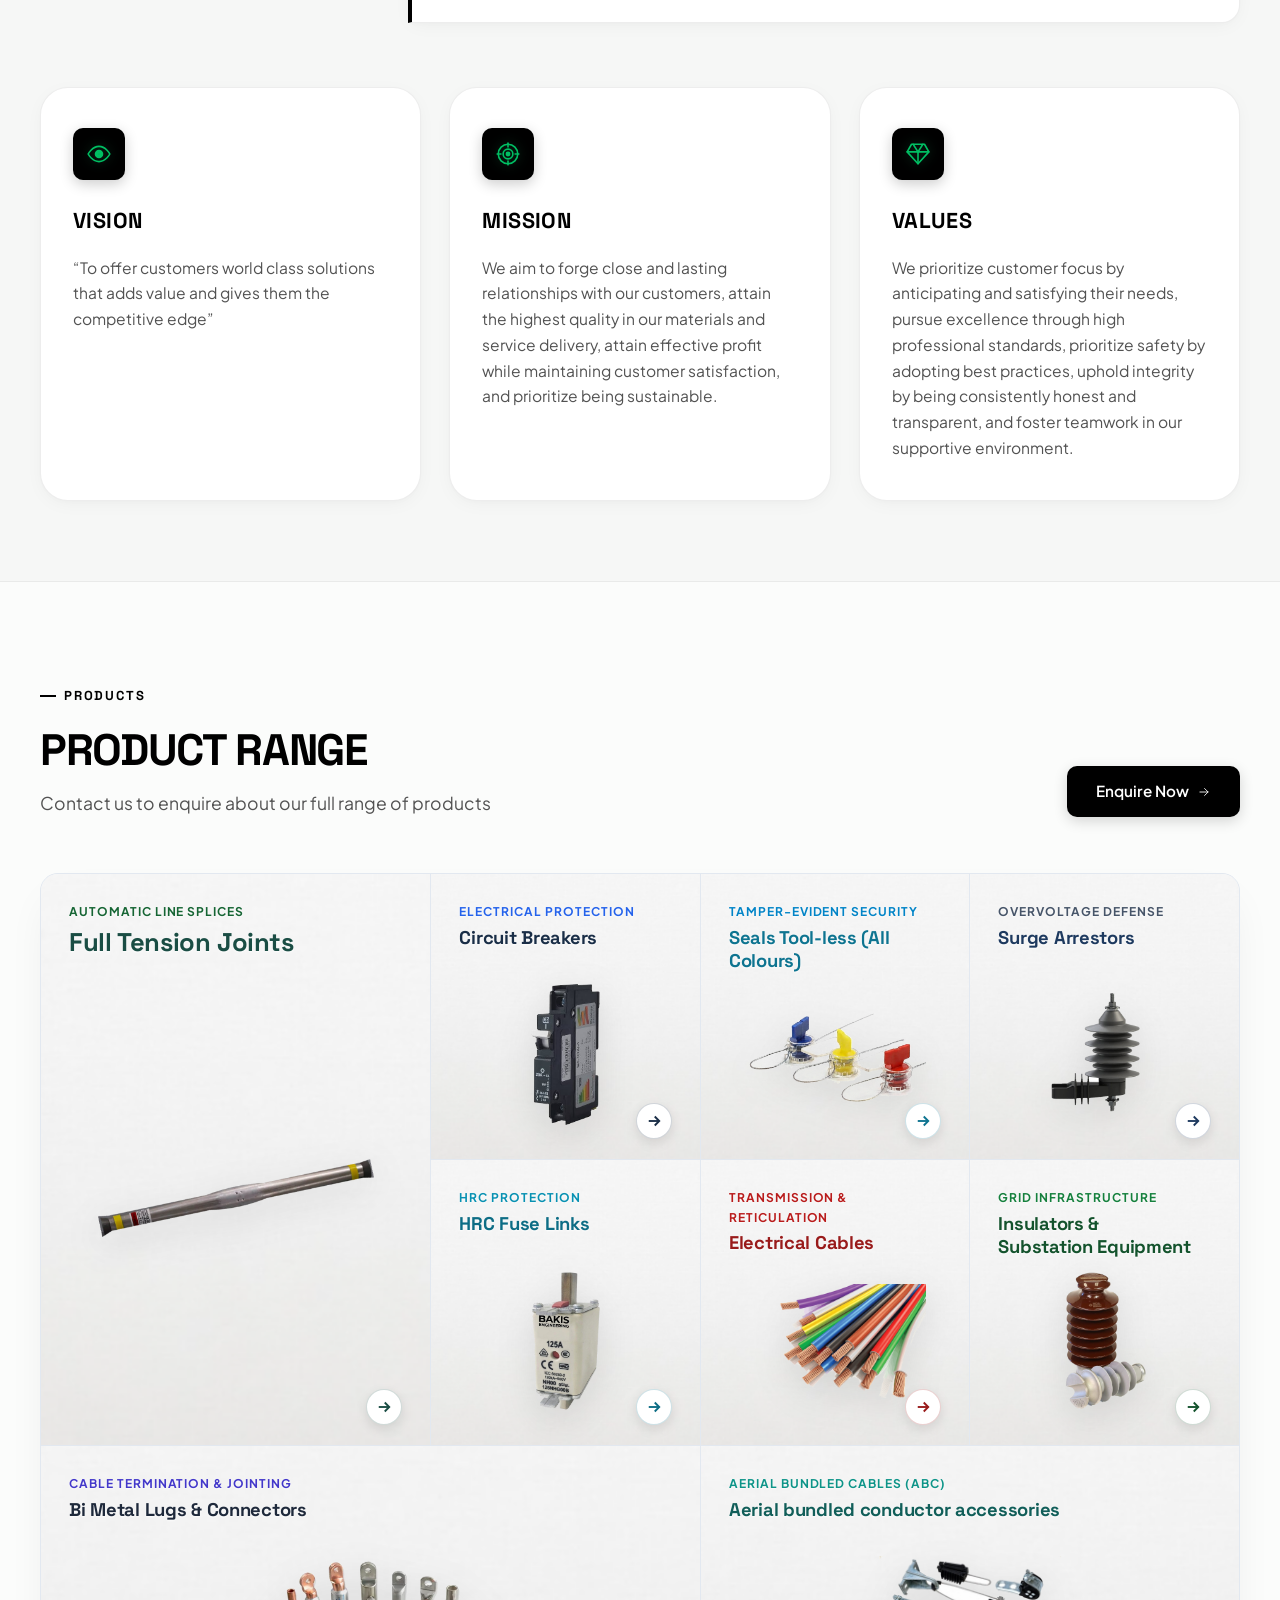
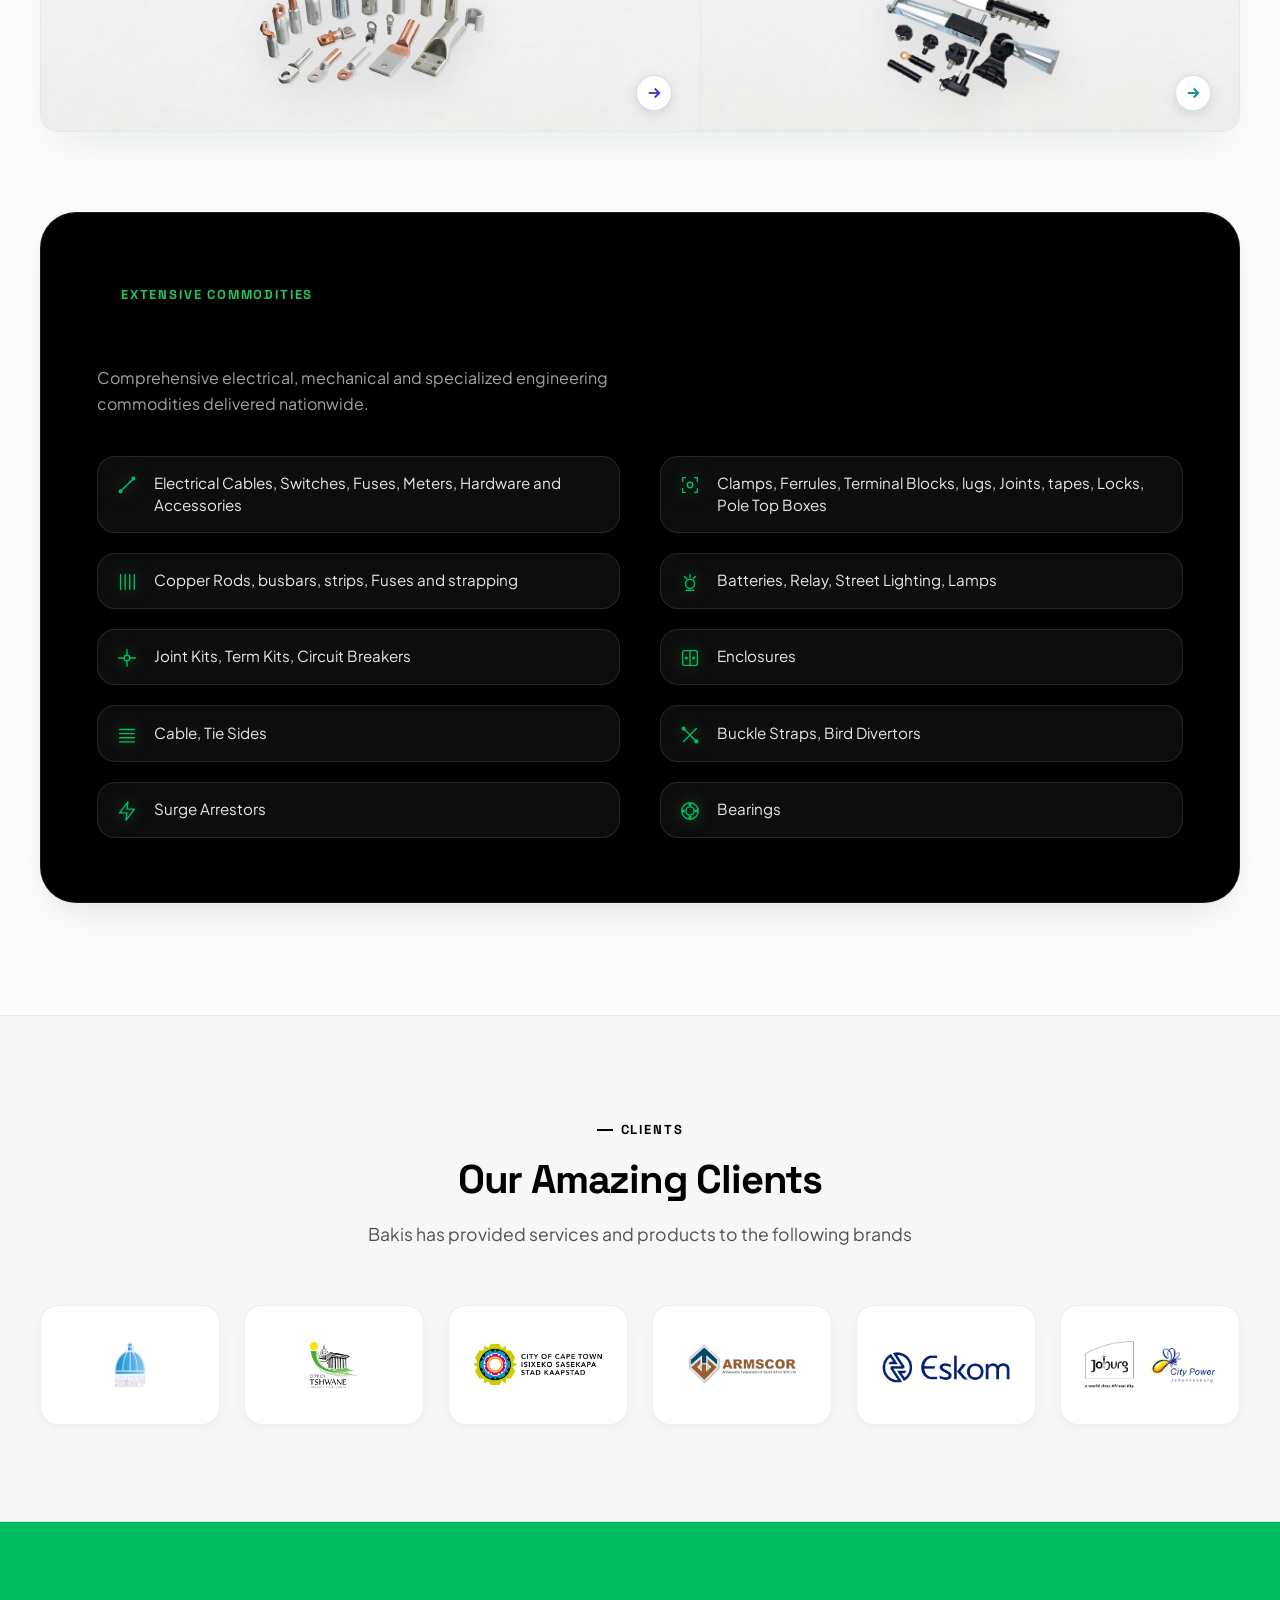
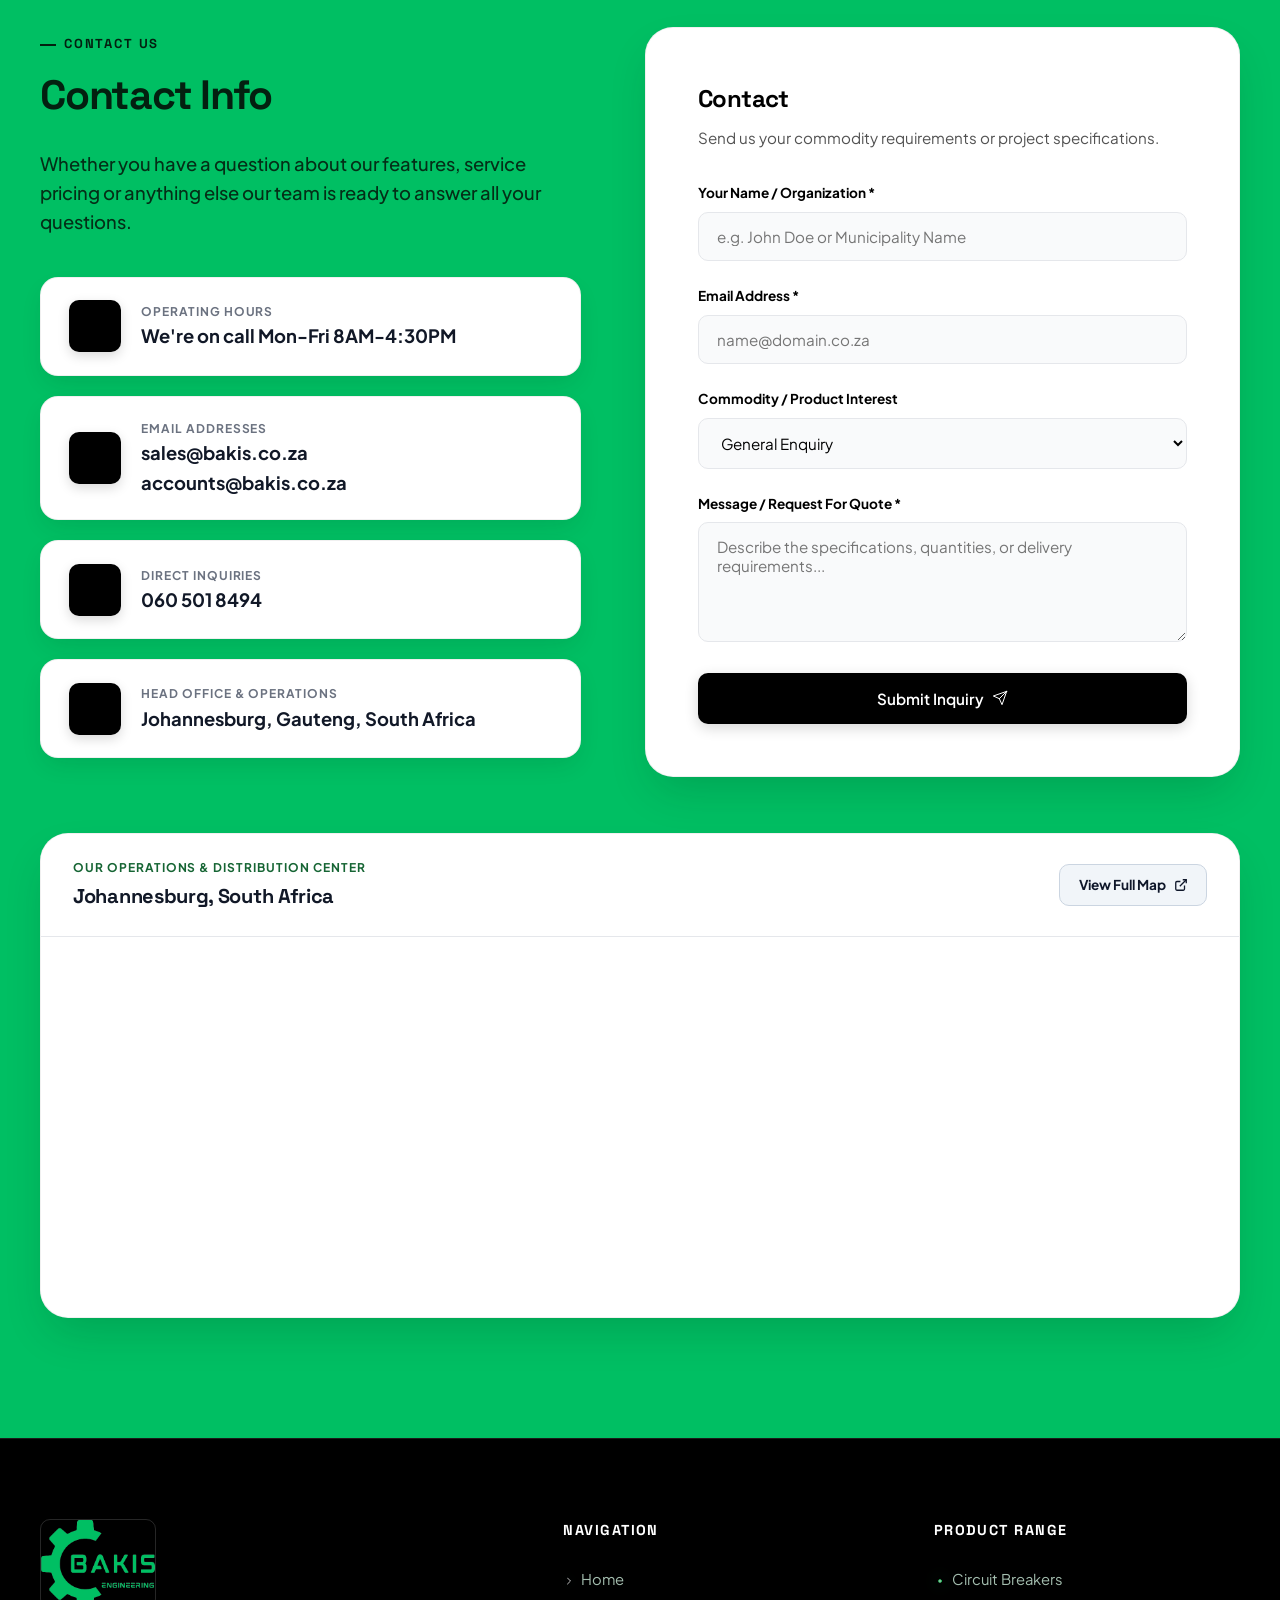
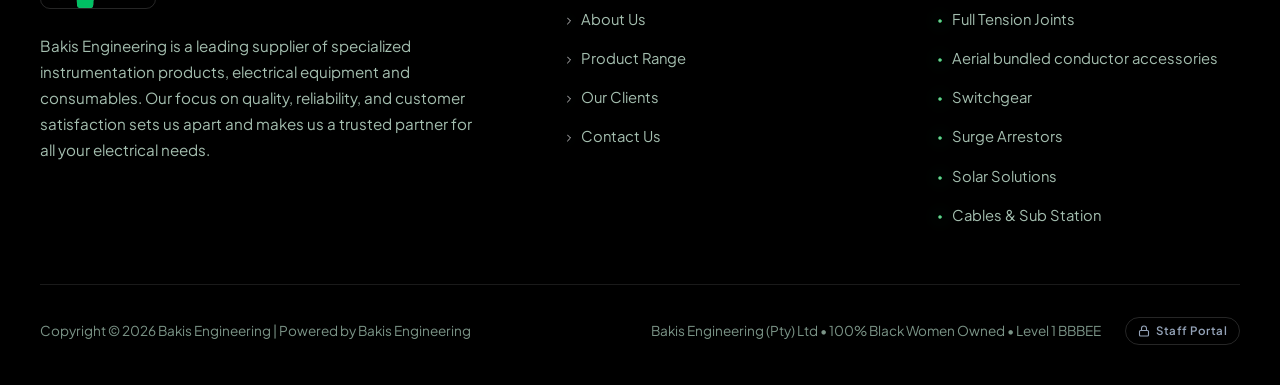
==== commit 87fd84b0: "feat(hero): animate hero spotlight text in sync with rotating carousel products" ====
--- a/index.html
+++ b/index.html
@@ -216,57 +216,58 @@
               </div>
 
               <!-- Warm Spotlight Card with Rotating Product Carousel -->
-              <div class="hero-spotlight-card">
-                <div>
-                  <div class="spotlight-title">Tailor made solutions for sustainable benefits.</div>
-                  <div class="spotlight-tag">Electrical &amp; Mechanical Engineering</div>
+              <div class="hero-spotlight-card" id="heroSpotlightCard" role="region" aria-label="Featured Product Spotlight">
+                <div class="spotlight-text-content" id="heroSpotlightText">
+                  <div class="spotlight-tag" id="heroSpotlightTag">Automatic Line Splices</div>
+                  <h3 class="spotlight-title" id="heroSpotlightTitle">Full Tension Joints</h3>
+                  <p class="spotlight-desc" id="heroSpotlightDesc">Automatic line splices for full tension overhead compression connections.</p>
                 </div>
                 
-                <!-- Rotating Carousel for All 8 Featured Products (Starting with Full Tension Joints) -->
+                <!-- Rotating Carousel for All 9 Featured Products (Starting with Full Tension Joints) -->
                 <div class="spotlight-carousel-wrapper" id="heroProductCarousel" aria-label="Featured Bakis commodities carousel">
                   <div class="carousel-track">
                     <!-- 1. Full Tension Joints (Automatic Line Splices) -->
-                    <div class="carousel-slide active" data-index="0">
+                    <div class="carousel-slide active" data-index="0" data-product="distribution-boards">
                       <img src="assets/images/product-full-tension-joints-trans.png" alt="Full Tension Joints - Automatic Line Splices" class="spotlight-avatar spotlight-product-thumb" width="180" height="200">
                       <div class="carousel-caption">Full Tension Joints</div>
                     </div>
                     <!-- 2. Circuit Breakers -->
-                    <div class="carousel-slide" data-index="1">
+                    <div class="carousel-slide" data-index="1" data-product="circuit-breakers">
                       <img src="assets/images/product-circuit-breakers-new.png" alt="Circuit Breakers" class="spotlight-avatar spotlight-product-thumb" width="180" height="200">
                       <div class="carousel-caption">Circuit Breakers</div>
                     </div>
                     <!-- 3. Seals Tool-less (All Colours) -->
-                    <div class="carousel-slide" data-index="2">
+                    <div class="carousel-slide" data-index="2" data-product="seals-tool-less">
                       <img src="assets/images/product-seals-tool-less.png" alt="Seals Tool-less (All Colours)" class="spotlight-avatar spotlight-product-thumb" width="180" height="200">
                       <div class="carousel-caption">Seals Tool-less</div>
                     </div>
                     <!-- 4. Surge Arrestors -->
-                    <div class="carousel-slide" data-index="3">
+                    <div class="carousel-slide" data-index="3" data-product="surge-arrestors">
                       <img src="assets/images/product-surge-arrestors-trans.png" alt="Surge Arrestors" class="spotlight-avatar spotlight-product-thumb" width="180" height="200">
                       <div class="carousel-caption">Surge Arrestors</div>
                     </div>
                     <!-- 5. HRC Fuse Links -->
-                    <div class="carousel-slide" data-index="4">
+                    <div class="carousel-slide" data-index="4" data-product="fuse-links">
                       <img src="assets/images/product-fuse-link-trans.png" alt="HRC Fuse Links" class="spotlight-avatar spotlight-product-thumb" width="180" height="200">
                       <div class="carousel-caption">HRC Fuse Links</div>
                     </div>
                     <!-- 6. Electrical Cables -->
-                    <div class="carousel-slide" data-index="5">
+                    <div class="carousel-slide" data-index="5" data-product="cables">
                       <img src="assets/images/product-cables-trans.png" alt="Electrical Cables" class="spotlight-avatar spotlight-product-thumb" width="180" height="200">
                       <div class="carousel-caption">Electrical Cables</div>
                     </div>
                     <!-- 7. Insulators & Substation Equipment -->
-                    <div class="carousel-slide" data-index="6">
+                    <div class="carousel-slide" data-index="6" data-product="insulators-substation">
                       <img src="assets/images/product-insulators-trans.png" alt="Insulators & Substation Equipment" class="spotlight-avatar spotlight-product-thumb" width="180" height="200">
                       <div class="carousel-caption">Insulators &amp; Substation</div>
                     </div>
                     <!-- 8. Bi Metal Lugs & Connectors -->
-                    <div class="carousel-slide" data-index="7">
+                    <div class="carousel-slide" data-index="7" data-product="bimetal-lugs">
                       <img src="assets/images/product-bimetal-lugs-connectors.png" alt="Bi Metal Lugs and Connectors" class="spotlight-avatar spotlight-product-thumb" width="180" height="200">
                       <div class="carousel-caption">Bi Metal Lugs &amp; Connectors</div>
                     </div>
                     <!-- 9. Aerial bundled conductor accessories -->
-                    <div class="carousel-slide" data-index="8">
+                    <div class="carousel-slide" data-index="8" data-product="ipc-connectors">
                       <img src="assets/images/product-abc-accessories-trans.png" alt="Aerial bundled conductor accessories" class="spotlight-avatar spotlight-product-thumb" width="180" height="200">
                       <div class="carousel-caption">Aerial Bundled Conductor Accessories</div>
                     </div>
--- a/assets/css/style.css
+++ b/assets/css/style.css
@@ -218,11 +218,11 @@
 
 .hero-headline {
   font-family: var(--font-wordmark);
-  font-weight: 800;
-  letter-spacing: -0.025em;
+  font-weight: 850;
+  letter-spacing: -0.03em;
   text-transform: none;
-  font-size: clamp(2rem, 2.55vw, 2.4rem);
-  line-height: 1.15;
+  font-size: clamp(3.25rem, 4.6vw, 4.75rem);
+  line-height: 1.05;
   color: var(--text-main);
   margin-bottom: 1.5rem;
   width: 100%;
@@ -784,23 +784,44 @@
   box-shadow: 0 25px 45px -12px rgba(0, 0, 0, 0.12);
 }
 
-.hero-spotlight-card .spotlight-title {
-  font-family: var(--font-sans);
-  font-size: 1.35rem;
-  font-weight: 700;
-  line-height: 1.28;
-  color: var(--text-main);
-  letter-spacing: -0.02em;
+.spotlight-text-content {
+  display: flex;
+  flex-direction: column;
+  justify-content: center;
+  transition: opacity 0.22s cubic-bezier(0.16, 1, 0.3, 1), transform 0.22s cubic-bezier(0.16, 1, 0.3, 1);
+  will-change: opacity, transform;
+}
+
+.spotlight-text-content.text-anim-out {
+  opacity: 0;
+  transform: translateY(-8px);
+}
+
+.spotlight-text-content.animate-swap {
+  animation: spotlightTextIn 0.38s cubic-bezier(0.16, 1, 0.3, 1) forwards;
+}
+
+@keyframes spotlightTextIn {
+  0% {
+    opacity: 0;
+    transform: translateY(8px);
+  }
+  100% {
+    opacity: 1;
+    transform: translateY(0);
+  }
 }
 
 .hero-spotlight-card .spotlight-tag {
   display: inline-flex;
   align-items: center;
   gap: 0.45rem;
-  font-size: 0.85rem;
-  font-weight: 600;
-  color: var(--text-muted);
-  margin-top: 0.75rem;
+  font-size: 0.78rem;
+  font-weight: 700;
+  text-transform: uppercase;
+  letter-spacing: 0.05em;
+  color: #166534;
+  margin-bottom: 0.35rem;
 }
 
 .hero-spotlight-card .spotlight-tag::before {
@@ -808,7 +829,31 @@
   width: 6px;
   height: 6px;
   border-radius: 50%;
-  background: #000000;
+  background: #16a34a;
+}
+
+.hero-spotlight-card .spotlight-title {
+  font-family: var(--font-sans);
+  font-size: clamp(1.2rem, 1.8vw, 1.45rem);
+  font-weight: 800;
+  line-height: 1.22;
+  color: var(--text-main);
+  letter-spacing: -0.02em;
+  margin: 0 0 0.4rem 0;
+}
+
+.hero-spotlight-card .spotlight-desc {
+  font-family: var(--font-sans);
+  font-size: clamp(0.84rem, 1.1vw, 0.92rem);
+  font-weight: 500;
+  line-height: 1.46;
+  color: var(--text-muted);
+  margin: 0;
+  max-width: 580px;
+  display: -webkit-box;
+  -webkit-line-clamp: 3;
+  -webkit-box-orient: vertical;
+  overflow: hidden;
 }
 
 /* Rotating Product Carousel Container */
@@ -2216,8 +2261,8 @@
     padding-top: 2rem;
   }
   .hero-headline {
-    font-size: clamp(1.85rem, 2.5vw, 2.2rem);
-    line-height: 1.15;
+    font-size: clamp(2.85rem, 4.2vw, 3.8rem);
+    line-height: 1.08;
   }
   .hero-subheadline {
     font-size: 1.45rem;
@@ -2401,8 +2446,8 @@
   }
 
   .hero-headline {
-    font-size: clamp(1.65rem, 3vw, 2rem);
-    line-height: 1.16;
+    font-size: clamp(2.45rem, 4.8vw, 3.2rem);
+    line-height: 1.1;
     letter-spacing: -0.025em;
     max-width: 100%;
     word-break: normal;
@@ -2462,6 +2507,23 @@
     height: 120px;
     width: 110px;
     padding: 4px;
+  }
+
+  .hero-spotlight-card .spotlight-title {
+    font-size: 1.15rem;
+    line-height: 1.25;
+    margin-bottom: 0.25rem;
+  }
+
+  .hero-spotlight-card .spotlight-tag {
+    font-size: 0.72rem;
+    margin-bottom: 0.2rem;
+  }
+
+  .hero-spotlight-card .spotlight-desc {
+    font-size: 0.78rem;
+    line-height: 1.35;
+    -webkit-line-clamp: 2;
   }
 
   .carousel-caption {
@@ -4559,11 +4621,11 @@
     padding: 1.5rem 0.85rem 1.75rem;
   }
   .hero-headline {
-    font-size: clamp(1.4rem, 5.5vw, 1.75rem);
-    line-height: 1.18;
+    font-size: clamp(1.95rem, 6.8vw, 2.45rem);
+    line-height: 1.12;
   }
   .hero-subheadline {
-    font-size: 1.15rem;
+    font-size: 1.25rem;
     line-height: 1.48;
     margin-bottom: 1.5rem;
   }
@@ -4571,8 +4633,8 @@
 
 @media (max-width: 360px) {
   .hero-headline {
-    font-size: 1.3rem;
-    line-height: 1.2;
+    font-size: 1.8rem;
+    line-height: 1.15;
   }
   .hero-subheadline {
     font-size: 1.18rem;
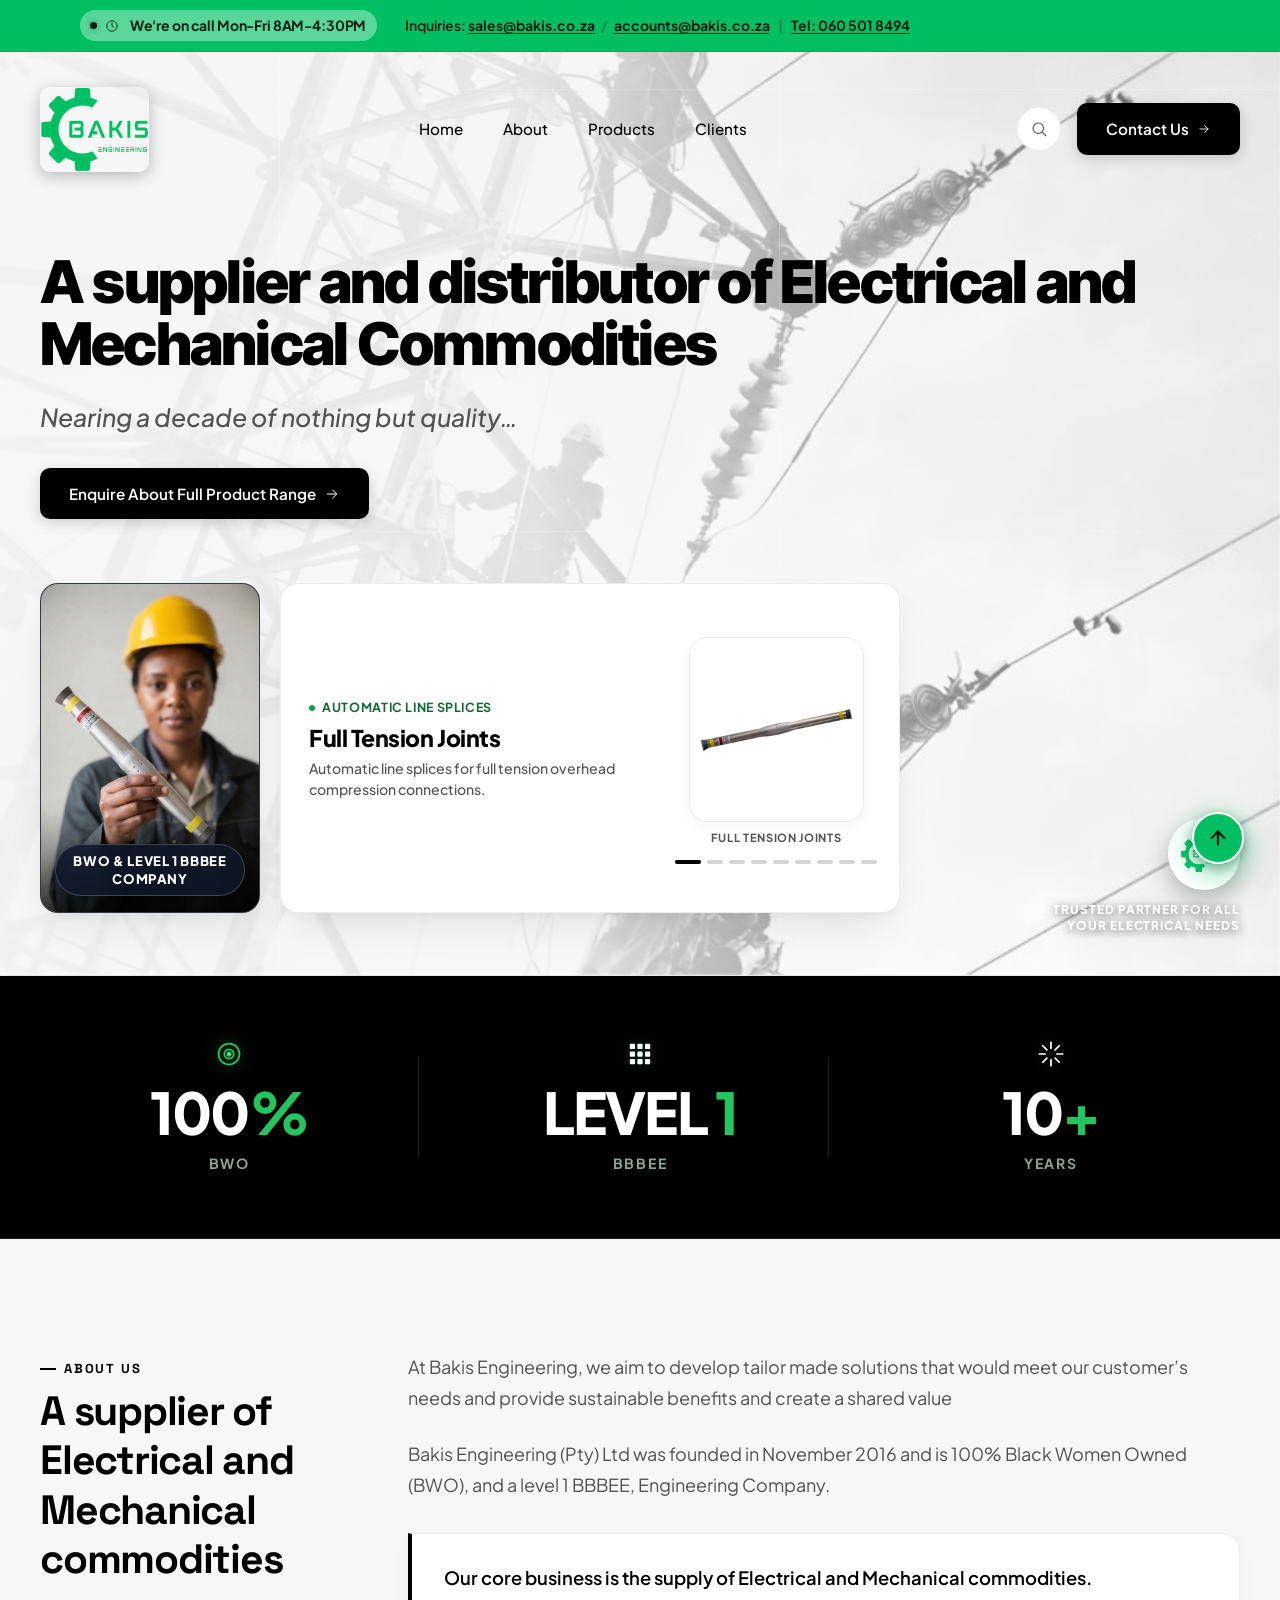
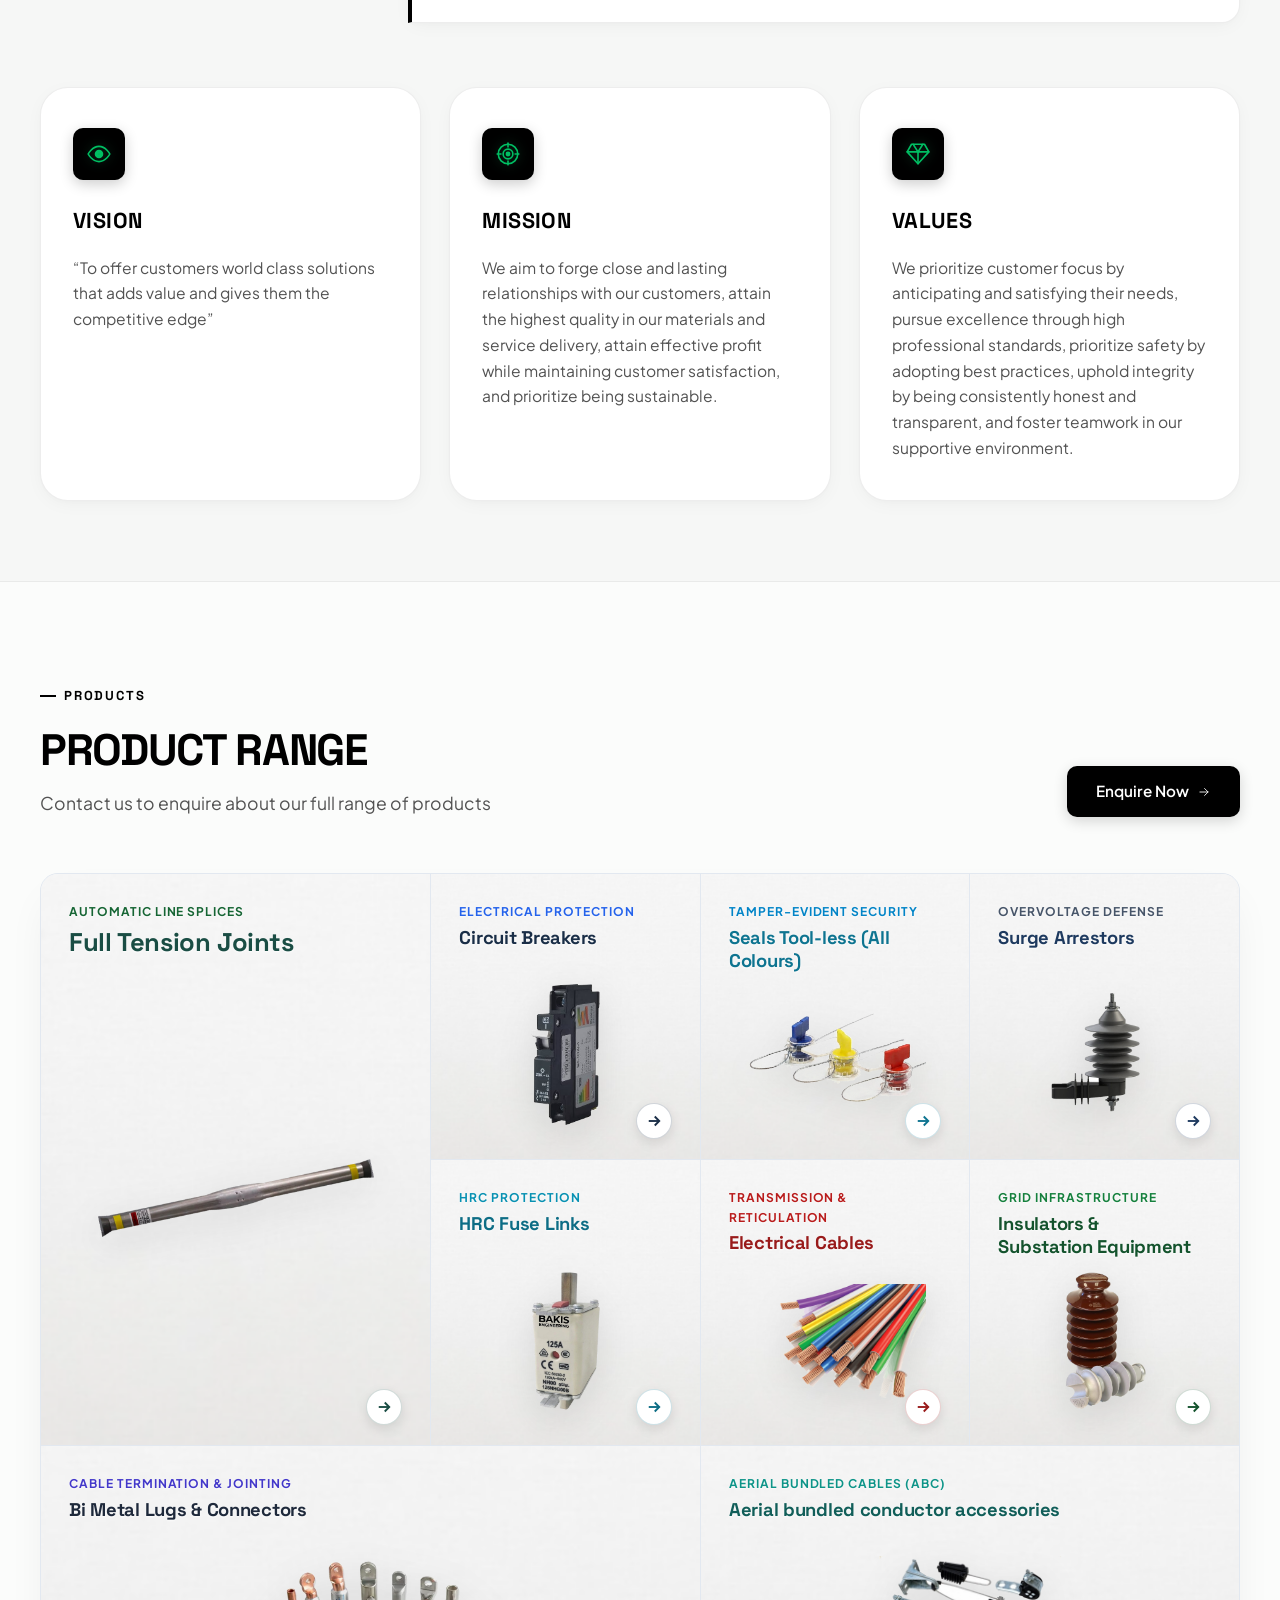
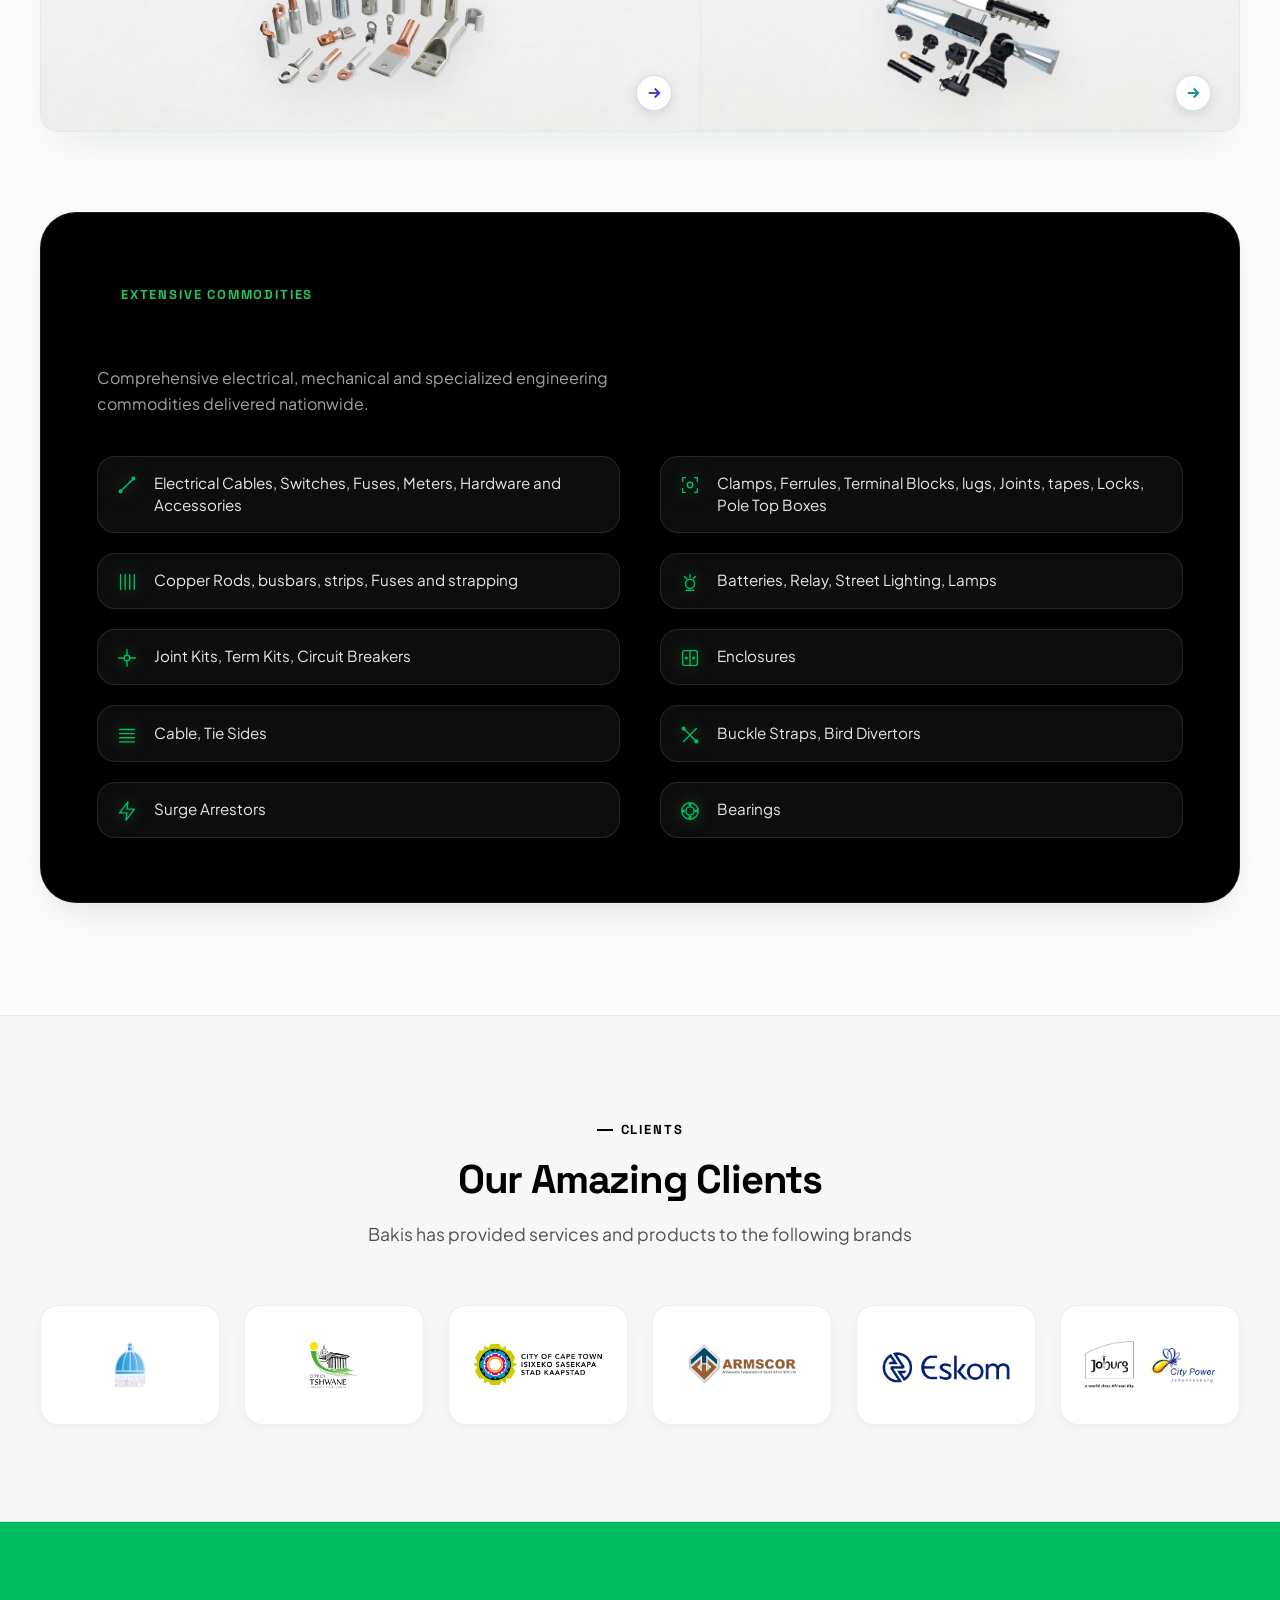
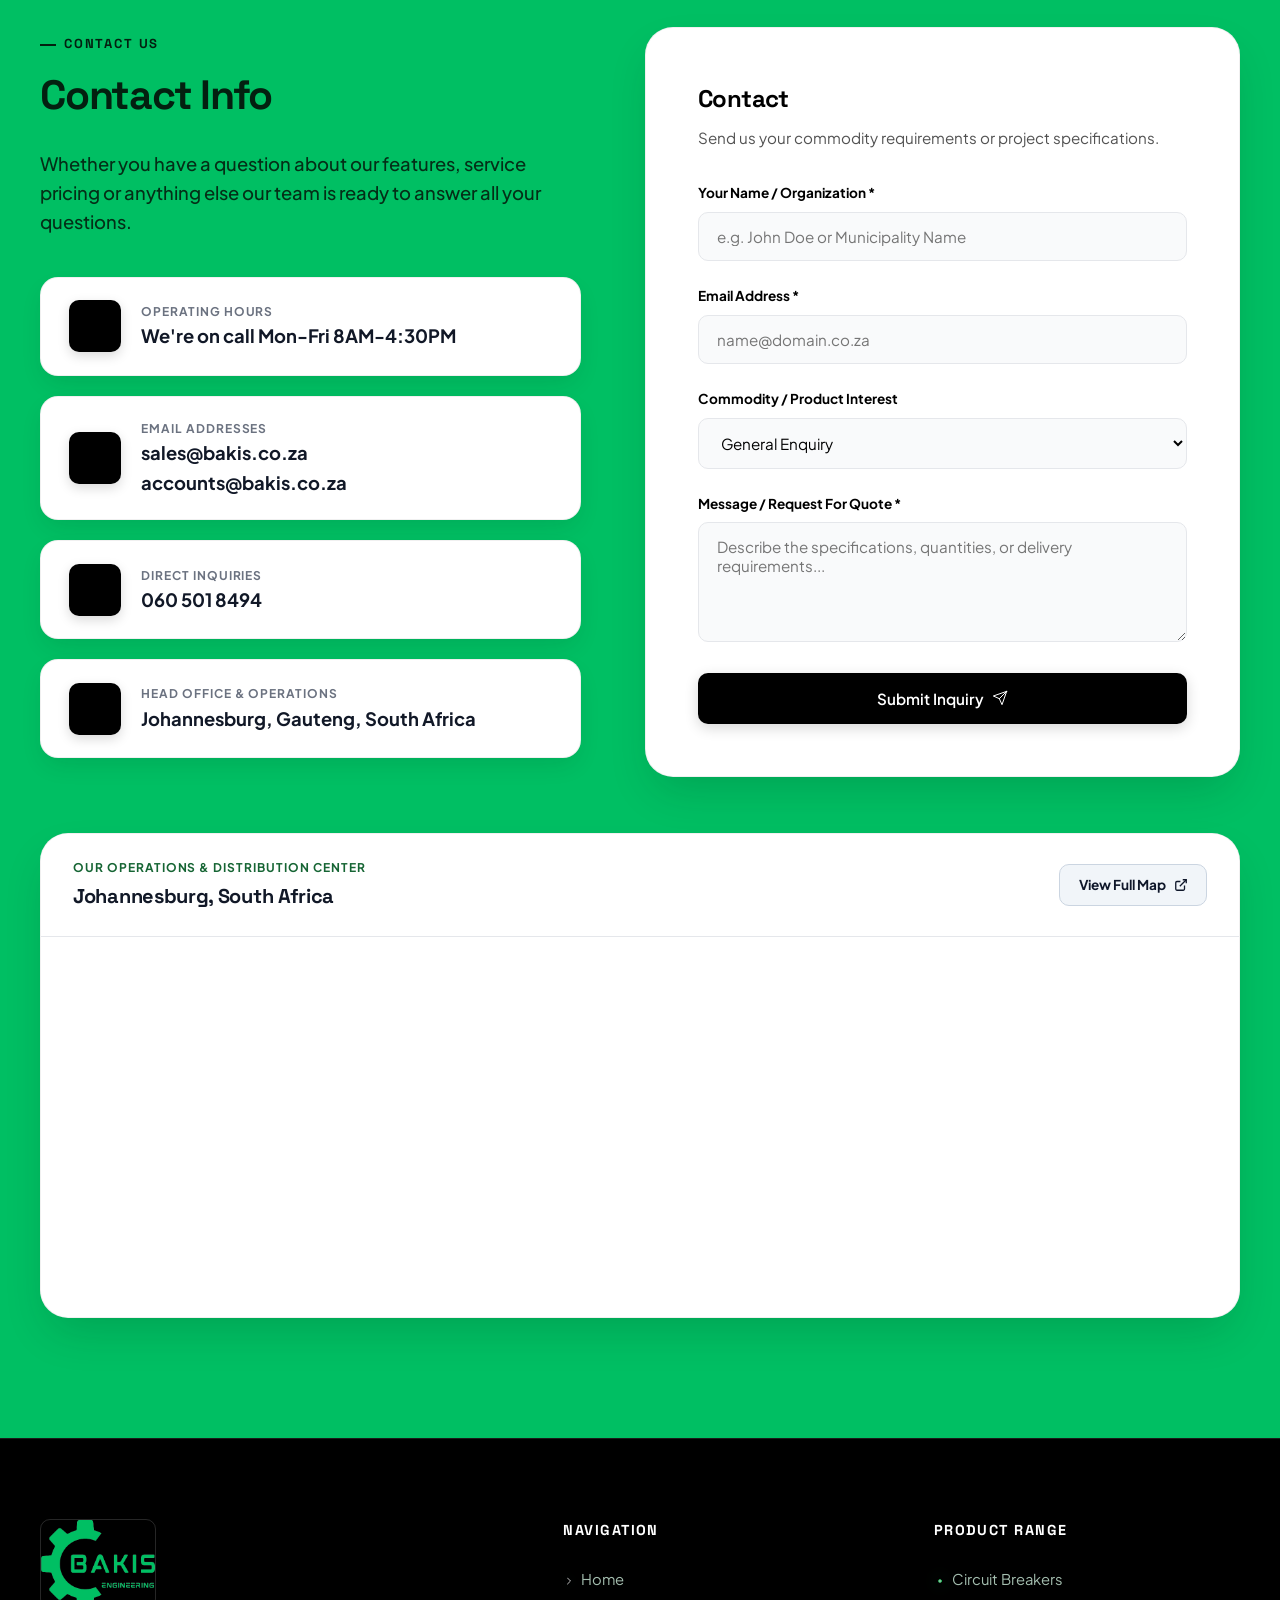
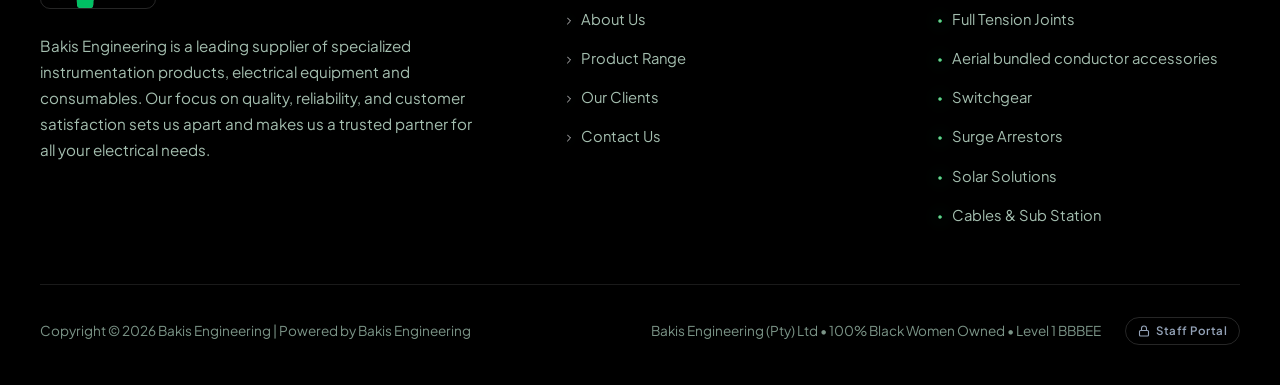
==== commit 7e55ce73: "fix(html): fix unclosed section tags and resolve 404 video asset error" ====
--- a/index.html
+++ b/index.html
@@ -30,14 +30,14 @@
 <body>
 
   <!-- Top Announcement Bar (Inquiries & Hours) -->
-  <div class="hero-master-wrapper">
-    <!-- Whole-Hero Full Bleed Background Canvas with Animated Video Background -->
-    <div class="hero-bg-canvas" aria-hidden="true">
-      <video autoplay muted loop playsinline poster="assets/images/hero-transmission-linemen.jpg">
-        <source src="assets/videos/hero-transmission-linemen.webm" type="video/webm">
-        <source src="assets/videos/hero-transmission-linemen.mp4" type="video/mp4">
-        <img src="assets/images/hero-transmission-linemen.jpg" alt="Bakis Engineering Electrical and Transmission Specialists">
-      </video>
+  <main id="home">
+    <div class="hero-master-wrapper">
+      <!-- Whole-Hero Full Bleed Background Canvas with Animated Video Background -->
+      <div class="hero-bg-canvas" aria-hidden="true">
+        <video autoplay muted loop playsinline poster="assets/images/hero-transmission-linemen.jpg">
+          <source src="assets/videos/hero-transmission-linemen.mp4" type="video/mp4">
+          <img src="assets/images/hero-transmission-linemen.jpg" alt="Bakis Engineering Electrical and Transmission Specialists">
+        </video>
       <div class="hero-bg-gradient-overlay"></div>
     </div>
 
@@ -176,11 +176,10 @@
       </div>
     </div>
 
-    <main id="home">
-      <!-- ===================================================
-           HERO SECTION (Replicating exact layout of design reference)
-           =================================================== -->
-      <section class="hero-editorial">
+    <!-- ===================================================
+         HERO SECTION (Replicating exact layout of design reference)
+         =================================================== -->
+    <section class="hero-editorial">
         <div class="hero-layout">
           <!-- Left Column: Editorial Headline & Floating Info Cards -->
           <div class="hero-content-left">
@@ -287,6 +286,7 @@
                 </div>
               </div>
             </div>
+          </div> <!-- /hero-content-left -->
 
           <!-- Right Side: Clean Visual Foreground / Accent Elements -->
           <div class="hero-visual-right">
--- a/assets/css/style.css
+++ b/assets/css/style.css
@@ -661,12 +661,13 @@
 
 /* Floating bottom cards on hero */
 .hero-bottom-deck {
-  display: grid;
-  grid-template-columns: auto 1fr;
+  display: flex;
+  align-items: stretch;
+  justify-content: flex-start;
   gap: 1.25rem;
   margin-top: 1.5rem;
   margin-bottom: 0.5rem;
-  align-items: stretch;
+  width: 100%;
 }
 
 /* Black Stat Block */
@@ -699,6 +700,7 @@
   aspect-ratio: 300 / 449;
   height: auto;
   padding: 1rem 0.85rem;
+  flex-shrink: 0;
 }
 
 .hero-metric-dark-box .dark-box-bg-image {
@@ -777,6 +779,8 @@
   box-shadow: var(--shadow-elevated);
   border: 1px solid var(--border-line);
   transition: transform 0.25s cubic-bezier(0.16, 1, 0.3, 1), box-shadow 0.25s ease;
+  width: 100%;
+  max-width: 620px;
 }
 
 .hero-spotlight-card:hover {
@@ -2275,6 +2279,9 @@
   .hero-grid-overlay {
     display: none;
   }
+  .hero-spotlight-card {
+    max-width: 560px;
+  }
 }
 
 /* Mobile Drawer Animation & Styling */
@@ -2480,7 +2487,8 @@
   }
 
   .hero-bottom-deck {
-    grid-template-columns: 1fr;
+    flex-direction: column;
+    align-items: stretch;
     margin-top: 2rem;
   }
 
@@ -2495,6 +2503,8 @@
     grid-template-columns: 1fr auto;
     padding: 1rem 1.25rem;
     gap: 1rem;
+    width: 100%;
+    max-width: 100%;
   }
 
   .spotlight-carousel-wrapper,
@@ -4620,6 +4630,10 @@
   .hero-layout {
     padding: 1.5rem 0.85rem 1.75rem;
   }
+  .hero-spotlight-card {
+    padding: 0.85rem 1rem;
+    gap: 0.75rem;
+  }
   .hero-headline {
     font-size: clamp(1.95rem, 6.8vw, 2.45rem);
     line-height: 1.12;
